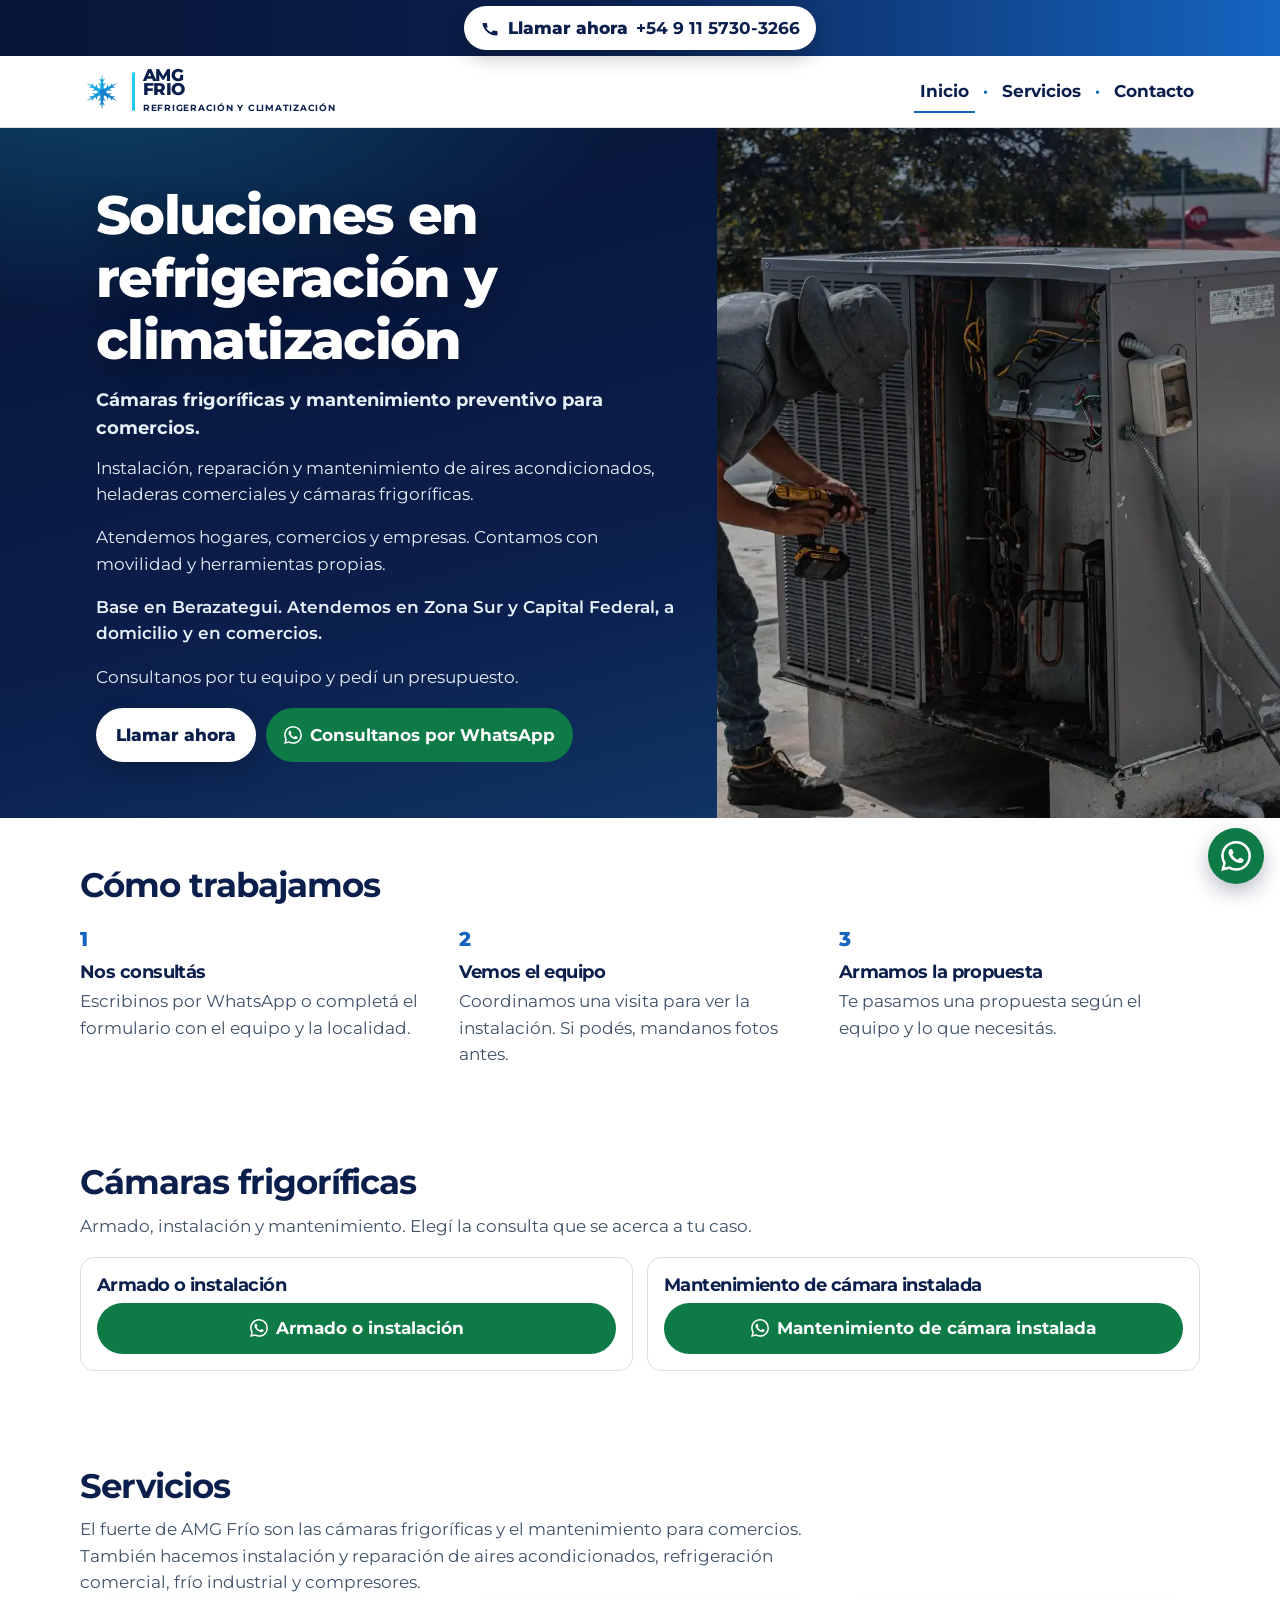
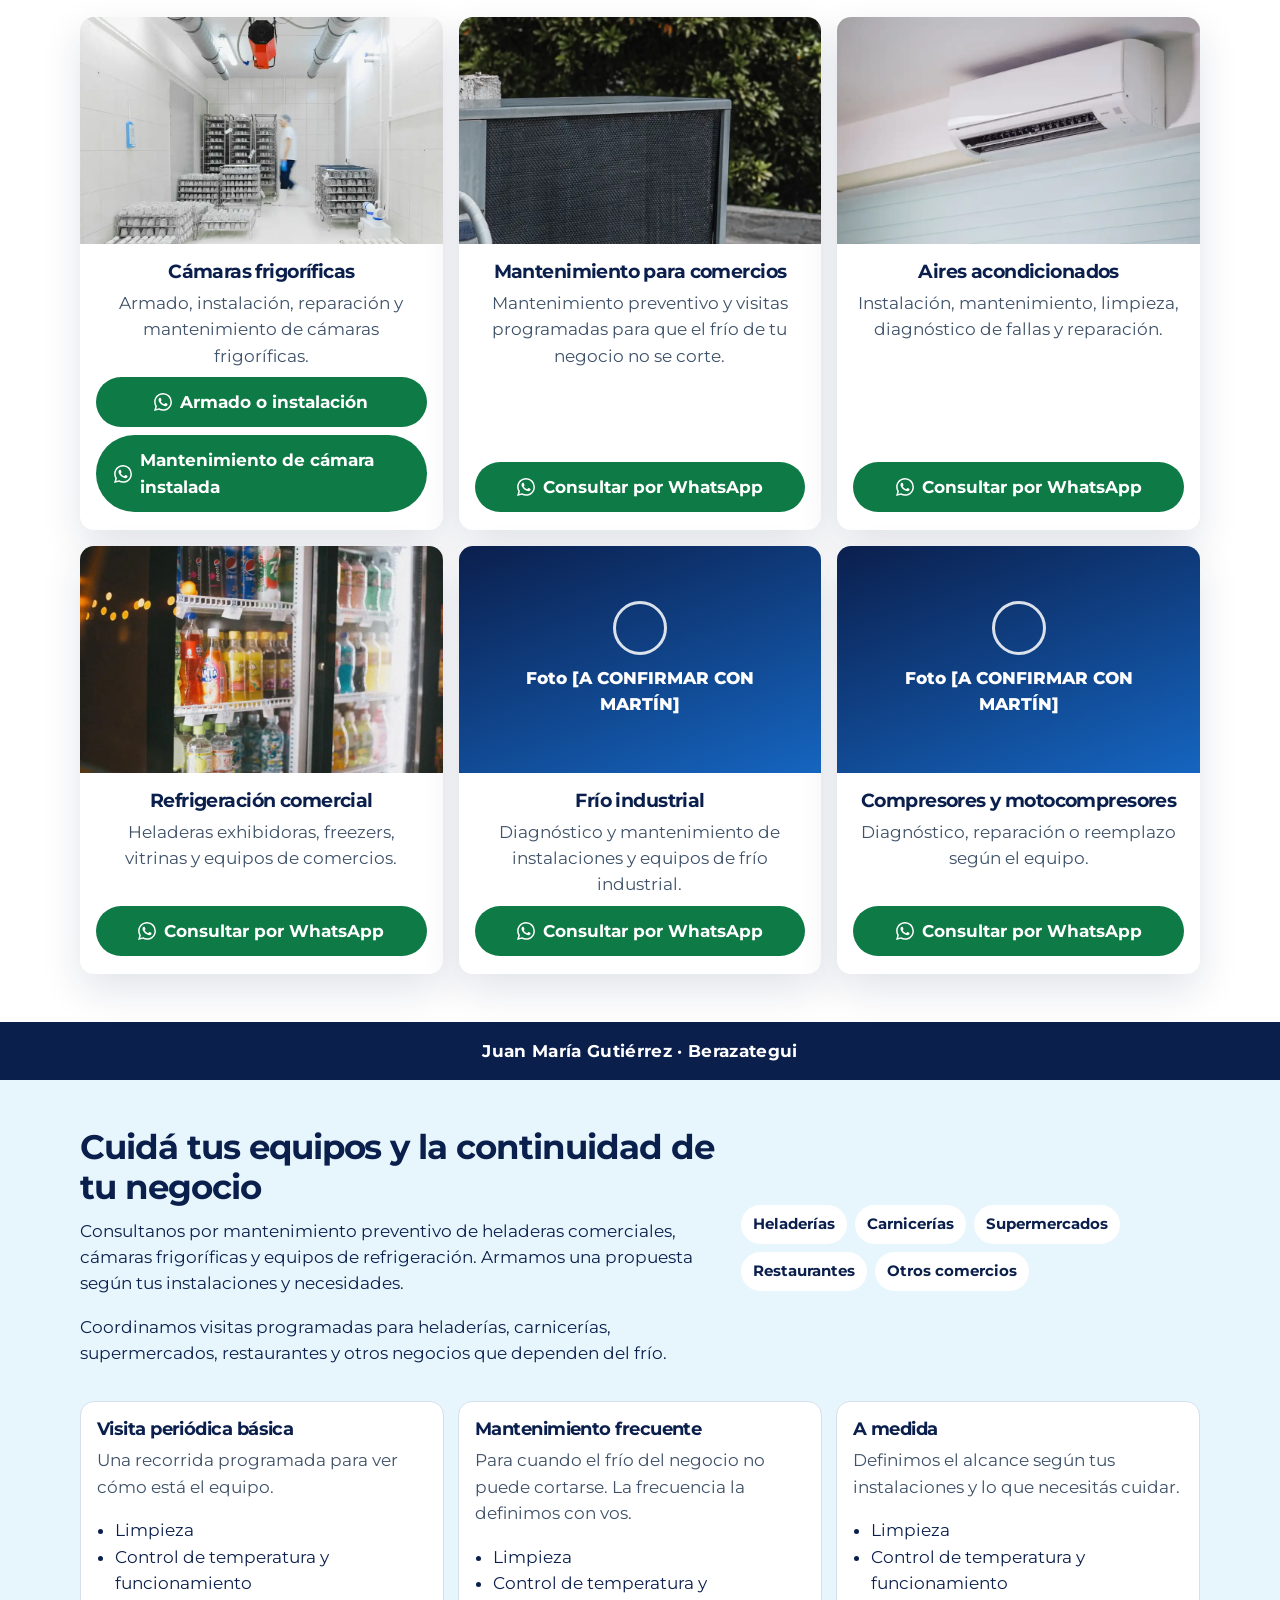
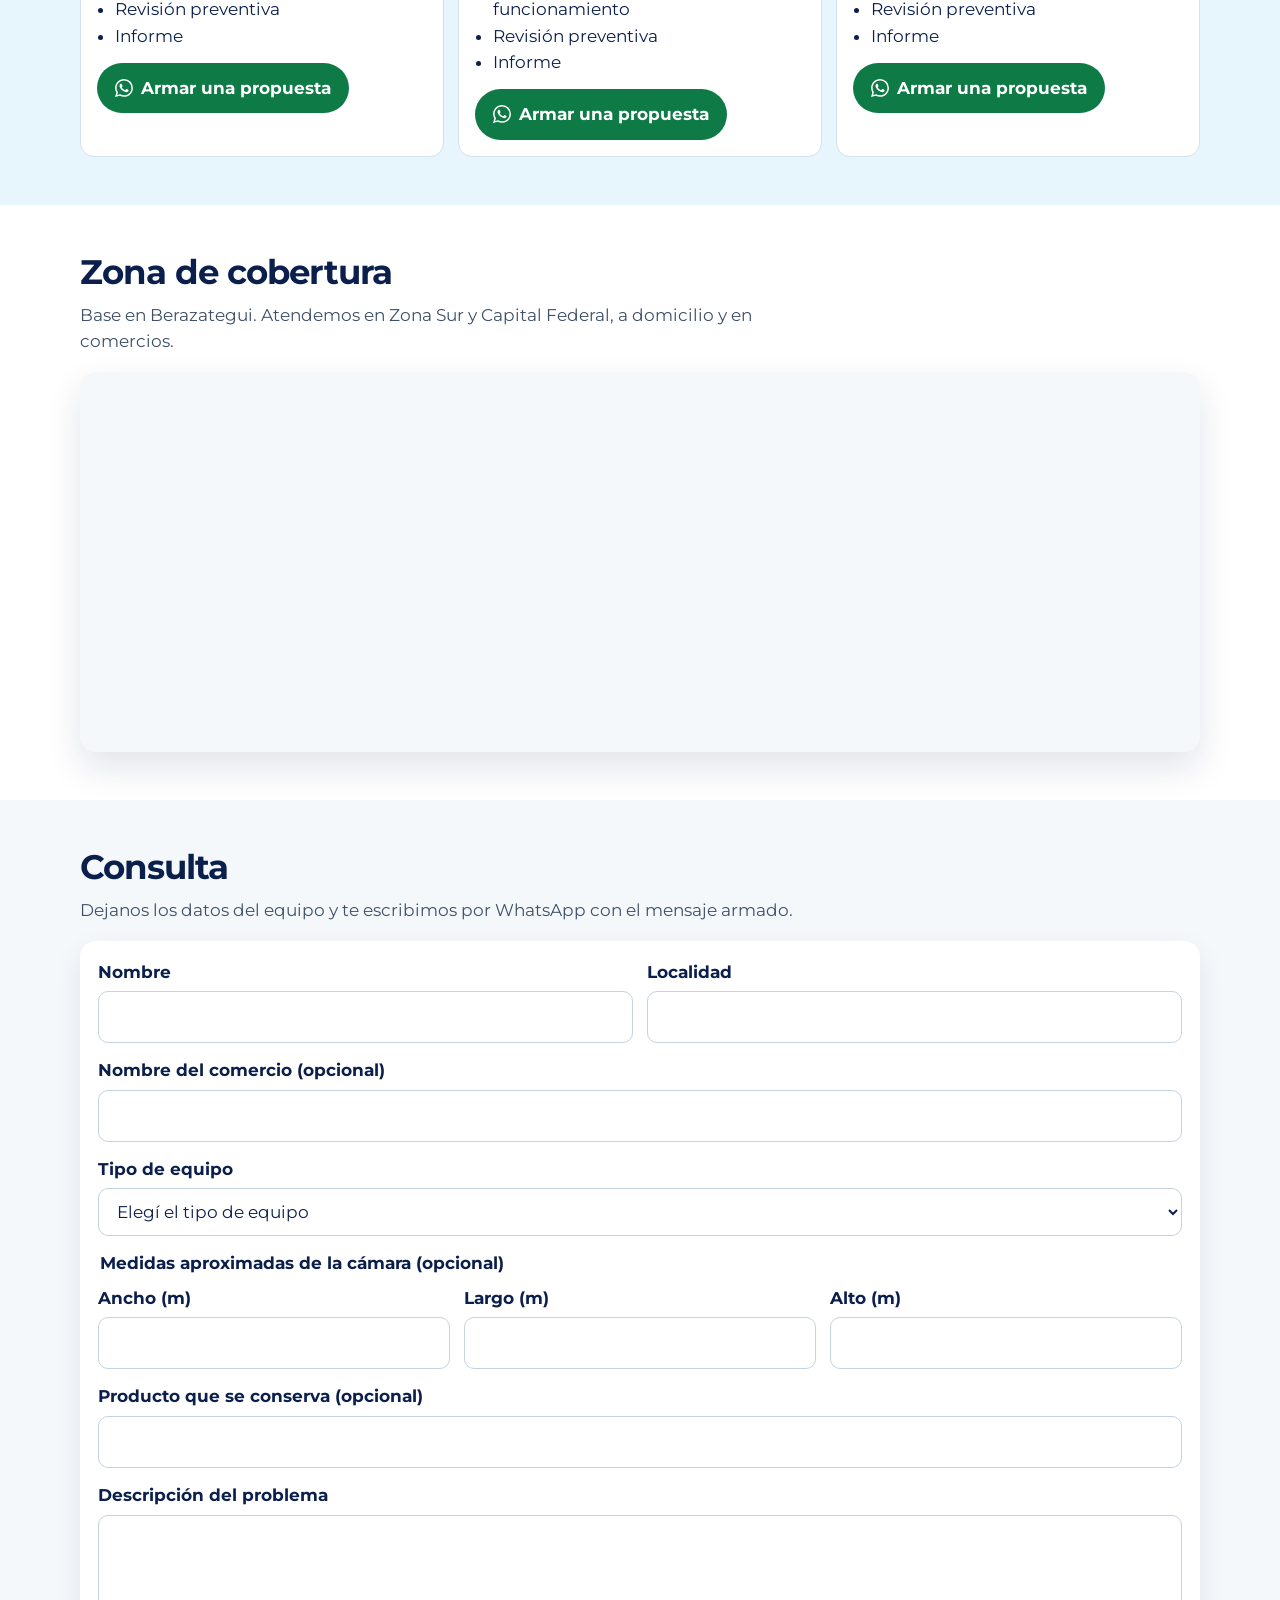
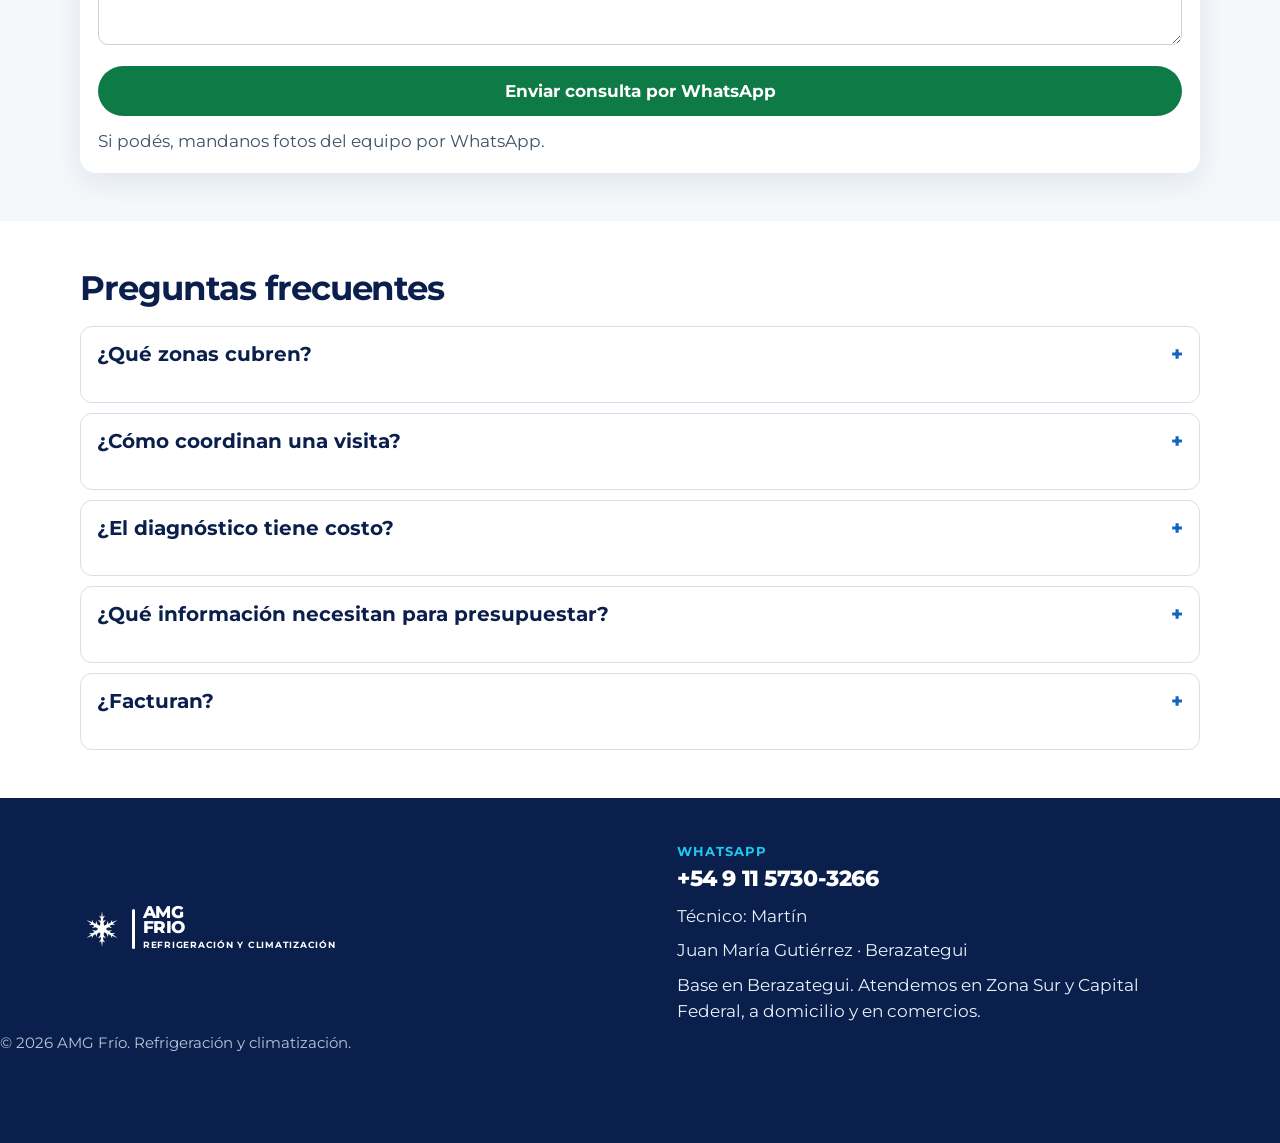
==== index.html @ 5d105b0d "AMG Frío: ocultar sección Trabajos hasta tener fotos reales" ====
<!DOCTYPE html>
<html lang="es">
<head>
  <meta charset="utf-8">
  <meta name="viewport" content="width=device-width, initial-scale=1">
  <title>AMG Frío | Refrigeración y climatización</title>
  <meta name="description" content="AMG Frío instala y mantiene cámaras frigoríficas, equipos de frío y aires acondicionados. Base en Berazategui. Atendemos Zona Sur y Capital Federal. Consultanos por WhatsApp.">
  <meta name="theme-color" content="#0B1F4D">
  <meta name="color-scheme" content="light">
  <meta property="og:type" content="website">
  <meta property="og:locale" content="es_AR">
  <meta property="og:title" content="AMG Frío | Refrigeración y climatización">
  <meta property="og:description" content="Cámaras frigoríficas y mantenimiento para comercios en Zona Sur y Capital Federal. Base en Berazategui.">
  <meta property="og:image" content="[data-uri]">
  <link rel="icon" href="[data-uri]" type="image/svg+xml">
  <style>
@font-face {
  font-family: Montserrat;
  font-style: normal;
  font-weight: 400;
  font-display: swap;
  src: url("[data-uri]") format("woff2");
}
@font-face {
  font-family: Montserrat;
  font-style: normal;
  font-weight: 600;
  font-display: swap;
  src: url("[data-uri]") format("woff2");
}
@font-face {
  font-family: Montserrat;
  font-style: normal;
  font-weight: 700;
  font-display: swap;
  src: url("[data-uri]") format("woff2");
}
@font-face {
  font-family: Montserrat;
  font-style: normal;
  font-weight: 800;
  font-display: swap;
  src: url("[data-uri]") format("woff2");
}

:root {
  --navy: #0b1f4d;
  --navy-deep: #071536;
  --blue: #1565c0;
  --cyan: #1ec8f0;
  --ink: #0b1f4d;
  --muted: #3e5168;
  --line: #d5e0ea;
  --paper: #ffffff;
  --mist: #f4f8fb;
  --ice: #e7f6fc;
  --wa: #0e7a46;
  --wa-hover: #0c663a;
  --danger: #8e1b1b;
  --wrap: min(1120px, calc(100% - 32px));
  --header-h: 72px;
  --callbar-h: 56px;
}

*,
*::before,
*::after { box-sizing: border-box; }

html { scroll-behavior: smooth; }

body {
  margin: 0;
  font-family: Montserrat, "Segoe UI", sans-serif;
  font-size: 1.0625rem;
  line-height: 1.55;
  color: var(--ink);
  background: var(--paper);
  overflow-x: clip;
}

img { max-width: 100%; display: block; }
h1, h2, h3, p { margin-top: 0; }
h1, h2, h3 { line-height: 1.15; letter-spacing: -0.03em; }

a { color: var(--blue); }
button, input, select, textarea { font: inherit; color: inherit; }

.skip {
  position: absolute;
  left: 12px;
  top: -48px;
  background: #fff;
  color: var(--navy);
  padding: 8px 12px;
  z-index: 80;
  border-radius: 8px;
}
.skip:focus { top: 12px; }

.wrap {
  width: var(--wrap);
  margin-inline: auto;
}

.sr-only {
  position: absolute;
  width: 1px;
  height: 1px;
  padding: 0;
  margin: -1px;
  overflow: hidden;
  clip: rect(0, 0, 0, 0);
  white-space: nowrap;
  border: 0;
}

:focus-visible {
  outline: 3px solid var(--cyan);
  outline-offset: 2px;
}

.call-bar {
  position: sticky;
  top: 0;
  z-index: 60;
  height: var(--callbar-h);
  display: flex;
  align-items: center;
  justify-content: center;
  padding: 6px 12px;
  background: linear-gradient(90deg, #071536 0%, #0b1f4d 45%, #1565c0 100%);
}
.call-now {
  display: inline-flex;
  align-items: center;
  justify-content: center;
  gap: 8px;
  min-height: 44px;
  padding: 8px 16px;
  border-radius: 999px;
  background: #fff;
  color: #0b1f4d;
  font-weight: 800;
  text-decoration: none;
  box-shadow: 0 8px 20px rgba(0, 0, 0, 0.22);
}
.call-now__num { font-weight: 700; }

.site-header {
  position: sticky;
  top: var(--callbar-h);
  z-index: 50;
  background: #fff;
  border-bottom: 1px solid var(--line);
  height: var(--header-h);
}

.site-header__inner {
  height: 100%;
  width: var(--wrap);
  margin-inline: auto;
  display: flex;
  align-items: center;
  justify-content: space-between;
  gap: 12px;
}

.brand {
  display: flex;
  align-items: center;
  gap: 8px;
  text-decoration: none;
  min-width: 0;
  color: inherit;
}
.brand__mark { width: 44px; height: 44px; flex: none; }
.brand__bar {
  width: 3px;
  align-self: stretch;
  margin-block: 4px;
  border-radius: 2px;
  background: var(--cyan);
  flex: none;
}
.brand__name {
  display: block;
  font-weight: 800;
  font-size: 1.05rem;
  line-height: 0.86;
  letter-spacing: -0.04em;
  color: var(--navy);
}
.brand__tag {
  display: block;
  margin-top: 4px;
  font-size: 0.58rem;
  font-weight: 700;
  letter-spacing: 0.08em;
  text-transform: uppercase;
  color: var(--navy);
  white-space: nowrap;
}
.brand--light .brand__name,
.brand--light .brand__tag { color: #fff; }
.brand--light .brand__bar { background: #fff; }

.nav-toggle {
  width: 44px;
  height: 44px;
  border: 0;
  background: transparent;
  border-radius: 10px;
  display: grid;
  place-items: center;
  cursor: pointer;
}
.burger,
.burger::before,
.burger::after {
  display: block;
  width: 22px;
  height: 2px;
  background: var(--navy);
  position: relative;
  border-radius: 2px;
}
.burger::before,
.burger::after {
  content: "";
  position: absolute;
  left: 0;
}
.burger::before { top: -7px; }
.burger::after { top: 7px; }
.nav-toggle[aria-expanded="true"] .burger { background: transparent; }
.nav-toggle[aria-expanded="true"] .burger::before { top: 0; transform: rotate(45deg); }
.nav-toggle[aria-expanded="true"] .burger::after { top: 0; transform: rotate(-45deg); }

.site-nav {
  display: none;
  position: absolute;
  left: 0;
  right: 0;
  top: var(--header-h);
  background: #fff;
  border-bottom: 1px solid var(--line);
  padding: 8px 16px 16px;
  box-shadow: 0 16px 30px rgba(11, 31, 77, 0.08);
}
.site-nav.is-open { display: block; }
.site-nav a {
  display: block;
  padding: 14px 8px;
  text-decoration: none;
  color: var(--navy);
  font-weight: 700;
  border-bottom: 1px solid #eef3f7;
}
.nav-dot { display: none; }
/* El display del menú pisa el atributo hidden del UA; hay que respetarlo. */
.site-nav [hidden] { display: none !important; }

.hero {
  background:
    radial-gradient(900px 420px at 8% -10%, rgba(30, 200, 240, 0.28), transparent 60%),
    linear-gradient(165deg, #071536 0%, #0b1f4d 58%, #13406f 100%);
  color: #fff;
}
.hero h1 { text-shadow: 0 12px 28px rgba(0, 0, 0, 0.28); }
.hero__actions { display: grid; gap: 10px; }
.btn-call {
  display: inline-flex;
  align-items: center;
  justify-content: center;
  min-height: 52px;
  padding: 14px 20px;
  border-radius: 999px;
  background: #fff;
  color: #0b1f4d;
  font-weight: 800;
  text-decoration: none;
  width: 100%;
  box-shadow: 0 10px 24px rgba(0, 0, 0, 0.2);
}
.btn-call:hover { background: #e7f6fc; color: #0b1f4d; }
.hero__inner { display: flex; flex-direction: column; }
.hero__copy {
  padding: 32px 20px 28px;
  width: min(1120px, 100%);
  margin-inline: auto;
}
.hero h1 {
  margin-bottom: 14px;
  font-size: clamp(2rem, 7vw, 3.4rem);
  font-weight: 800;
  max-width: 14ch;
}
.hero__lead {
  margin-bottom: 12px;
  font-size: 1.15rem;
  font-weight: 700;
  color: #fff;
}
.hero__copy p { color: #e7f1fa; max-width: 62ch; }
.hero__zone { font-weight: 600; color: #fff; }
.hero__cta-line { margin-bottom: 18px; }
.hero__media {
  position: relative;
  height: 230px;
  background: #12315f;
}
.hero__media img {
  width: 100%;
  height: 100%;
  object-fit: cover;
  object-position: 62% center;
}
.hero__media::after {
  content: "";
  position: absolute;
  inset: 0;
  background: linear-gradient(180deg, rgba(7, 21, 54, 0.35), transparent 32%);
  pointer-events: none;
}

.btn-wa {
  display: inline-flex;
  align-items: center;
  justify-content: center;
  gap: 8px;
  min-height: 48px;
  padding: 12px 18px;
  border: 0;
  border-radius: 999px;
  background: var(--wa);
  color: #fff;
  font-weight: 700;
  text-decoration: none;
  cursor: pointer;
  width: 100%;
}
.btn-wa:hover { background: var(--wa-hover); color: #fff; }
.btn-wa svg { flex: none; }

.section { padding: 48px 0; }
.section h2 { font-size: clamp(1.6rem, 4vw, 2.15rem); margin-bottom: 10px; }
.lead { color: var(--muted); max-width: 68ch; }

.cards {
  display: grid;
  gap: 16px;
  margin-top: 22px;
}
.card {
  background: #fff;
  border-radius: 14px;
  overflow: hidden;
  box-shadow: 0 16px 40px rgba(11, 31, 77, 0.12);
  display: flex;
  flex-direction: column;
}
.card__media { position: relative; aspect-ratio: 16 / 10; background: #e8eef4; }
.card__media img,
.card__media .ph { width: 100%; height: 100%; }
.card__media img { object-fit: cover; }
.card__media .ph { position: absolute; inset: 0; }
.ph--service { background: linear-gradient(160deg, #0b1f4d, #1565c0); color: #fff; }

.card__body {
  padding: 16px 16px 18px;
  display: flex;
  flex-direction: column;
  gap: 8px;
  flex: 1;
}
.card__body h3 { margin: 0; text-align: center; font-size: 1.2rem; }
.card__body p { margin: 0; text-align: center; color: var(--muted); }
.card__actions { display: grid; gap: 8px; margin-top: auto; }
.card__actions .btn-wa { width: 100%; }

.address-bar {
  margin: 0;
  background: var(--navy);
  color: #fff;
  text-align: center;
  padding: 16px 18px;
  font-weight: 700;
  letter-spacing: 0.02em;
}

.care { background: var(--ice); }
.care__grid { display: grid; gap: 18px; }
.chips {
  display: flex;
  flex-wrap: wrap;
  gap: 8px;
  padding: 0;
  margin: 0 0 16px;
  list-style: none;
}
.chips li {
  background: #fff;
  color: var(--navy);
  border-radius: 999px;
  padding: 8px 12px;
  font-weight: 700;
  font-size: 0.92rem;
}

.shots {
  display: grid;
  gap: 14px;
  margin-top: 18px;
}
.shot {
  border: 2px dashed #9bb0c6;
  border-radius: 14px;
  min-height: 180px;
  padding: 18px;
  display: grid;
  place-items: center;
  text-align: center;
  color: var(--muted);
  background: var(--mist);
}
.shot p { margin: 0; }
.shot__title { font-weight: 800; color: var(--navy); margin-bottom: 6px; }
.shot--real {
  border: 0;
  padding: 0;
  overflow: hidden;
  background: #fff;
  box-shadow: 0 8px 24px rgba(11, 31, 77, 0.08);
  align-content: start;
}
.shot--real img { width: 100%; aspect-ratio: 4 / 3; object-fit: cover; }
.shot--real h3, .shot--real p { padding: 0 14px; text-align: left; }
.shot--real h3 { margin: 12px 0 6px; }
.shot--real p { margin: 0 0 14px; }

.contact-card {
  background: #fff;
  border-radius: 16px;
  padding: 18px;
  box-shadow: 0 10px 28px rgba(11, 31, 77, 0.08);
}
#contacto { background: var(--mist); }
.form-grid { display: grid; gap: 14px; }
label { display: block; font-weight: 700; margin-bottom: 6px; }
input, select, textarea {
  width: 100%;
  min-height: 48px;
  border: 1px solid #c5d2e0;
  border-radius: 10px;
  padding: 12px 14px;
  background: #fff;
}
textarea { min-height: 130px; resize: vertical; }
.field-error { color: var(--danger); font-size: 0.92rem; margin: 6px 0 0; font-weight: 600; }
input[aria-invalid="true"],
select[aria-invalid="true"],
textarea[aria-invalid="true"] { border-color: var(--danger); }
.form-note { color: var(--muted); margin: 12px 0 0; }

.acc { display: grid; gap: 10px; margin-top: 18px; }
.acc__item { border: 1px solid var(--line); border-radius: 12px; background: #fff; }
.acc__btn {
  width: 100%;
  text-align: left;
  background: transparent;
  border: 0;
  padding: 16px;
  font-weight: 700;
  cursor: pointer;
  color: var(--navy);
  display: flex;
  justify-content: space-between;
  gap: 12px;
}
.acc__btn::after { content: "+"; font-weight: 800; color: var(--blue); }
.acc__btn[aria-expanded="true"]::after { content: "–"; }
.acc__panel { padding: 0 16px 16px; color: var(--muted); }
.acc__panel p { margin: 0; }

.reviews { background: var(--mist); }
.reviews blockquote {
  margin: 0 0 12px;
  background: #fff;
  border-radius: 12px;
  padding: 16px;
}

.site-footer {
  background: var(--navy);
  color: #e7f1fa;
  padding: 36px 0 88px;
}
.footer__grid { display: grid; gap: 22px; }
.footer__label {
  margin: 0 0 4px;
  font-size: 0.8rem;
  letter-spacing: 0.08em;
  text-transform: uppercase;
  font-weight: 700;
  color: var(--cyan);
}
.footer__phone {
  color: #fff;
  font-size: 1.35rem;
  font-weight: 800;
  text-decoration: none;
  letter-spacing: -0.02em;
}
.site-footer p { margin: 8px 0 0; }
.legal {
  width: var(--wrap);
  margin: 22px auto 0;
  color: #b7c7d8;
  font-size: 0.92rem;
}

.wa-float {
  display: none;
  position: fixed;
  right: calc(16px + env(safe-area-inset-right));
  bottom: calc(16px + env(safe-area-inset-bottom));
  width: 56px;
  height: 56px;
  border-radius: 50%;
  background: var(--wa);
  color: #fff;
  place-items: center;
  box-shadow: 0 8px 20px rgba(7, 21, 54, 0.28);
  z-index: 45;
  text-decoration: none;
}

.mobile-bar {
  position: fixed;
  left: 0;
  right: 0;
  bottom: 0;
  z-index: 50;
  display: grid;
  grid-template-columns: 1fr 1fr;
  background: #fff;
  border-top: 1px solid var(--line);
  padding-bottom: env(safe-area-inset-bottom);
}
.mobile-bar a {
  min-height: 52px;
  display: flex;
  align-items: center;
  justify-content: center;
  font-weight: 800;
  text-decoration: none;
}
.mobile-bar__call { color: var(--navy); background: #fff; }
.mobile-bar__wa { color: #fff; background: var(--wa); }
.mobile-bar__wa:hover { background: var(--wa-hover); color: #fff; }

.steps__list {
  list-style: none;
  padding: 0;
  margin: 18px 0 0;
  display: grid;
  gap: 18px;
}
.steps__num {
  margin: 0 0 6px;
  font-weight: 800;
  color: var(--blue);
  font-size: 1.25rem;
}
.steps__list h3 { margin: 0 0 6px; font-size: 1.15rem; }
.steps__list p:last-child { margin: 0; color: var(--muted); }

.choices, .plans { display: grid; gap: 14px; margin-top: 18px; }
.choice, .plan {
  background: #fff;
  border: 1px solid var(--line);
  border-radius: 14px;
  padding: 16px;
}
.choice h3, .plan h3 { margin: 0 0 8px; font-size: 1.15rem; }
.plan p, .choice p { color: var(--muted); }
.plan ul { margin: 0 0 14px; padding-left: 1.15rem; color: var(--ink); }
.choice .btn-wa, .plan .btn-wa { width: 100%; }

.measures {
  border: 0;
  margin: 0;
  padding: 0;
}
.measures legend { font-weight: 700; margin-bottom: 8px; }

.logos {
  list-style: none;
  display: flex;
  flex-wrap: wrap;
  gap: 16px;
  align-items: center;
  padding: 0;
  margin: 16px 0 0;
}
.logos img { height: 48px; width: auto; }
.wa-float:hover { background: var(--wa-hover); color: #fff; }
.wa-float svg { width: 30px; height: 30px; }

section, .address-bar { scroll-margin-top: 140px; }

.reveal {
  opacity: 0;
  transform: translateY(18px);
  transition: opacity 0.55s ease, transform 0.55s ease;
}
.reveal.is-in { opacity: 1; transform: none; }

.carousel__viewport { outline: none; }
.carousel__slide h3 { margin: 0 0 12px; }
.compare {
  position: relative;
  --cut: 50%;
  border-radius: 16px;
  overflow: hidden;
  height: 280px;
  box-shadow: 0 16px 36px rgba(11, 31, 77, 0.14);
  background: #0b1f4d;
}
.compare > img,
.compare > .ph,
.compare__before > img,
.compare__before .ph {
  position: absolute;
  inset: 0;
  width: 100%;
  height: 100%;
}
.compare__before {
  position: absolute;
  inset: 0;
  clip-path: inset(0 calc(100% - var(--cut)) 0 0);
}
.compare__range {
  position: absolute;
  left: 8px;
  right: 8px;
  bottom: 12px;
  width: calc(100% - 16px);
  accent-color: #0b1f4d;
}
.ph {
  display: grid;
  place-items: center;
  align-content: center;
  gap: 10px;
  padding: 16px;
  text-align: center;
}
.ph--before { background: linear-gradient(160deg, #0b1f4d, #1565c0); color: #fff; }
.ph--after { background: linear-gradient(160deg, #e7f6fc, #9adcf3); color: #0b1f4d; }
.ph__mark {
  width: 54px;
  height: 54px;
  border-radius: 50%;
  border: 3px solid currentColor;
  opacity: 0.85;
}
.ph__label { font-weight: 800; max-width: 22ch; }
.carousel__bar {
  display: flex;
  align-items: center;
  justify-content: space-between;
  gap: 10px;
  margin-top: 14px;
}
.carousel__prev,
.carousel__next,
.carousel__dot {
  border: 1px solid var(--line);
  background: #fff;
  color: var(--navy);
  font-weight: 700;
  min-height: 44px;
  border-radius: 999px;
  cursor: pointer;
}
.carousel__prev,
.carousel__next { padding: 0 14px; }
.carousel__dots { display: flex; gap: 8px; }
.carousel__dot { width: 14px; min-height: 14px; height: 14px; padding: 0; }
.carousel__dot[aria-current="true"] { background: var(--navy); border-color: var(--navy); }

.map {
  margin-top: 16px;
  border-radius: 16px;
  overflow: hidden;
  box-shadow: 0 16px 36px rgba(11, 31, 77, 0.12);
  background: var(--mist);
}
.map iframe { width: 100%; height: 280px; border: 0; display: block; }

@media (max-width: 719px) {
  .hero__copy { padding: 18px 16px 12px; }
  .hero h1 { font-size: 1.85rem; margin-bottom: 8px; }
  .hero__lead { font-size: 1.02rem; margin-bottom: 6px; }
  .hero__copy p { margin-bottom: 6px; }
  .hero__cta-line { margin-bottom: 10px; }
  .btn-call, .hero .btn-wa { min-height: 46px; padding-top: 10px; padding-bottom: 10px; }
}
@media (max-width: 380px) {
  .brand__mark { width: 36px; height: 36px; }
  .brand__name { font-size: 0.92rem; }
  .brand__tag { font-size: 0.48rem; letter-spacing: 0.04em; }
  .call-now { font-size: 0.92rem; gap: 6px; padding: 6px 12px; }
}

@media (min-width: 720px) {
  .hero__copy { padding: 48px 24px; }
  .form-row { display: grid; grid-template-columns: 1fr 1fr; gap: 14px; }
  .form-row--3 { grid-template-columns: 1fr 1fr 1fr; }
  .choices { grid-template-columns: 1fr 1fr; }
  .steps__list { grid-template-columns: repeat(3, 1fr); }
  .shots { grid-template-columns: repeat(3, 1fr); }
  .footer__grid { grid-template-columns: 1.1fr 1fr; align-items: center; }
  .care__grid { grid-template-columns: 1.4fr 1fr; align-items: center; }
  .hero .btn-wa, .hero .btn-call, .care .btn-wa { width: auto; }
  .hero__actions { grid-template-columns: auto auto; justify-content: start; }
  .map iframe { height: 380px; }
}

@media (min-width: 880px) {
  .mobile-bar { display: none; }
  .wa-float { display: grid; }
  .site-footer { padding-bottom: 88px; }
  .nav-toggle { display: none; }
  .site-nav {
    display: flex;
    position: static;
    box-shadow: none;
    border: 0;
    padding: 0;
    align-items: center;
    gap: 4px;
    background: transparent;
  }
  .site-nav a {
    border: 0;
    padding: 8px 6px;
    box-shadow: inset 0 -2px 0 transparent;
  }
  .site-nav a[aria-current="page"] { box-shadow: inset 0 -2px 0 var(--blue); }
  .nav-dot {
    display: inline;
    color: var(--blue);
    font-weight: 700;
    padding: 0 4px;
  }
}

@media (min-width: 960px) {
  .hero__inner {
    flex-direction: row;
    align-items: stretch;
    min-height: 560px;
  }
  .hero__copy {
    width: 56%;
    margin: 0;
    display: flex;
    flex-direction: column;
    justify-content: center;
    padding: 56px 40px 56px max(24px, calc((100% - 1120px) / 2 + 16px));
  }
  .hero__media { width: 44%; height: auto; }
  .hero__media img { position: absolute; inset: 0; }
}

@media (min-width: 900px) {
  .cards { grid-template-columns: 1fr 1fr; }
  .plans { grid-template-columns: repeat(3, 1fr); align-items: stretch; }
}

@media (min-width: 1100px) {
  .cards { grid-template-columns: repeat(3, 1fr); }
}

@media (prefers-reduced-motion: reduce) {
  html { scroll-behavior: auto; }
  .reveal { opacity: 1; transform: none; transition: none; }
}

</style>
  <script type="application/ld+json" id="schema-org">
  {
    "@context": "https://schema.org",
    "@type": "HVACBusiness",
    "name": "AMG Frío",
    "telephone": "+54 9 11 5730-3266",
    "image": "[data-uri]",
    "address": {
      "@type": "PostalAddress",
      "streetAddress": "Juan María Gutiérrez",
      "addressLocality": "Berazategui",
      "addressRegion": "Buenos Aires",
      "addressCountry": "AR"
    },
    "areaServed": ["Zona Sur del Gran Buenos Aires", "Capital Federal"]
  }
  </script>
</head>
<body>
  <a class="skip" href="#contenido">Saltar al contenido</a>
  <div class="call-bar">
    <a class="call-now" data-tel href="tel:+5491157303266">
      <svg viewBox="0 0 24 24" width="20" height="20" aria-hidden="true" focusable="false"><path fill="currentColor" d="M6.6 10.8a15.1 15.1 0 0 0 6.6 6.6l2.2-2.2a1 1 0 0 1 1-.25 11.4 11.4 0 0 0 3.6.57 1 1 0 0 1 1 1V20a1 1 0 0 1-1 1A17 17 0 0 1 3 7a1 1 0 0 1 1-1h3.5a1 1 0 0 1 1 1 11.4 11.4 0 0 0 .57 3.6 1 1 0 0 1-.25 1L6.6 10.8z"/></svg>
      <span>Llamar ahora</span>
      <span class="call-now__num" data-field="whatsappDisplay">+54 9 11 5730-3266</span>
    </a>
  </div>
  <header class="site-header">
    <div class="site-header__inner">
      <a class="brand" href="#inicio">
        <img class="brand__mark" src="[data-uri]" alt="" width="44" height="44">
        <span class="brand__bar" aria-hidden="true"></span>
        <span class="brand__text">
          <span class="brand__name" data-logo>AMG<br>FRIO</span>
          <span class="brand__tag" data-field="tagline">Refrigeración y Climatización</span>
        </span>
      </a>
      <button class="nav-toggle" type="button" aria-expanded="false" aria-controls="site-nav">
        <span class="sr-only" data-label>Abrir menú</span>
        <span class="burger" aria-hidden="true"></span>
      </button>
      <nav id="site-nav" class="site-nav" aria-label="Secciones">
        <a href="#inicio" aria-current="page">Inicio</a>
        <span class="nav-dot" aria-hidden="true">·</span>
        <a href="#servicios">Servicios</a>
        <span class="nav-dot" data-nav-trabajos aria-hidden="true" hidden>·</span>
        <a href="#trabajos" data-nav-trabajos hidden>Trabajos</a>
        <span class="nav-dot" aria-hidden="true">·</span>
        <a href="#contacto">Contacto</a>
      </nav>
    </div>
  </header>

  <main id="contenido">
    <section class="hero" id="inicio">
      <div class="hero__inner">
        <div class="hero__copy">
          <h1>Soluciones en refrigeración y climatización</h1>
          <p class="hero__lead">Cámaras frigoríficas y mantenimiento preventivo para comercios.</p>
          <p>Instalación, reparación y mantenimiento de aires acondicionados, heladeras comerciales y cámaras frigoríficas.</p>
          <p>Atendemos hogares, comercios y empresas. Contamos con movilidad y herramientas propias.</p>
          <p class="hero__zone" data-field="zonas">Base en Berazategui. Atendemos en Zona Sur y Capital Federal, a domicilio y en comercios.</p>
          <p class="hero__cta-line">Consultanos por tu equipo y pedí un presupuesto.</p>
          <div class="hero__actions">
          <a class="btn-call" data-tel href="tel:+5491157303266">Llamar ahora</a>
          <a class="btn-wa" data-wa="hero" href="https://wa.me/5491157303266">
            <svg viewBox="0 0 24 24" width="18" height="18" aria-hidden="true" focusable="false"><path fill="currentColor" d="M17.472 14.382c-.297-.149-1.758-.867-2.03-.967-.273-.099-.471-.148-.67.15-.197.297-.767.966-.94 1.164-.173.199-.347.223-.644.075-.297-.15-1.255-.463-2.39-1.475-.883-.788-1.48-1.761-1.653-2.059-.173-.297-.018-.458.13-.606.134-.133.298-.347.446-.52.149-.174.198-.298.298-.497.099-.198.05-.371-.025-.52-.075-.149-.669-1.612-.916-2.207-.242-.579-.487-.5-.669-.51-.173-.008-.371-.01-.57-.01-.198 0-.52.074-.792.372-.272.297-1.04 1.016-1.04 2.479 0 1.462 1.065 2.875 1.213 3.074.149.198 2.096 3.2 5.077 4.487.709.306 1.262.489 1.694.625.712.227 1.36.195 1.871.118.571-.085 1.758-.719 2.006-1.413.248-.694.248-1.289.173-1.413-.074-.124-.272-.198-.57-.347m-5.421 7.403h-.004a9.87 9.87 0 0 1-5.031-1.378l-.361-.214-3.741.982.998-3.648-.235-.374a9.86 9.86 0 0 1-1.51-5.26c.001-5.45 4.436-9.884 9.888-9.884 2.64 0 5.122 1.03 6.988 2.898a9.825 9.825 0 0 1 2.893 6.994c-.003 5.45-4.435 9.884-9.885 9.884m8.413-18.297A11.815 11.815 0 0 0 12.05 0C5.495 0 .16 5.335.157 11.892c0 2.096.547 4.142 1.588 5.945L.057 24l6.305-1.654a11.882 11.882 0 0 0 5.683 1.448h.005c6.554 0 11.89-5.335 11.893-11.893a11.821 11.821 0 0 0-3.48-8.413z"/></svg>
            Consultanos por WhatsApp
          </a>
          </div>
        </div>
        <div class="hero__media">
          <img src="[data-uri]" alt="Técnico revisando la unidad exterior de un equipo de aire acondicionado" width="1400" height="1050" fetchpriority="high" decoding="async">
        </div>
      </div>
    </section>

    <section class="section steps" id="como-trabajamos">
      <div class="wrap">
        <h2>Cómo trabajamos</h2>
        <ol class="steps__list">
          <li>
            <p class="steps__num">1</p>
            <h3>Nos consultás</h3>
            <p>Escribinos por WhatsApp o completá el formulario con el equipo y la localidad.</p>
          </li>
          <li>
            <p class="steps__num">2</p>
            <h3>Vemos el equipo</h3>
            <p>Coordinamos una visita para ver la instalación. Si podés, mandanos fotos antes.</p>
          </li>
          <li>
            <p class="steps__num">3</p>
            <h3>Armamos la propuesta</h3>
            <p>Te pasamos una propuesta según el equipo y lo que necesitás.</p>
          </li>
        </ol>
      </div>
    </section>

    <section class="section" id="camaras">
      <div class="wrap">
        <h2>Cámaras frigoríficas</h2>
        <p class="lead">Armado, instalación y mantenimiento. Elegí la consulta que se acerca a tu caso.</p>
        <div id="camaras-acciones" class="choices"></div>
      </div>
    </section>

    <section class="section" id="servicios">
      <div class="wrap">
        <h2>Servicios</h2>
        <p class="lead">El fuerte de AMG Frío son las cámaras frigoríficas y el mantenimiento para comercios. También hacemos instalación y reparación de aires acondicionados, refrigeración comercial, frío industrial y compresores.</p>
        <div id="service-grid" class="cards"></div>
      </div>
    </section>

    <p class="address-bar" data-field="addressLine">Juan María Gutiérrez · Berazategui</p>

    <section class="section care" id="mantenimiento">
      <div class="wrap care__grid">
        <div>
          <h2>Cuidá tus equipos y la continuidad de tu negocio</h2>
          <p>Consultanos por mantenimiento preventivo de heladeras comerciales, cámaras frigoríficas y equipos de refrigeración. Armamos una propuesta según tus instalaciones y necesidades.</p>
          <p>Coordinamos visitas programadas para heladerías, carnicerías, supermercados, restaurantes y otros negocios que dependen del frío.</p>
        </div>
        <div>
          <ul class="chips">
            <li>Heladerías</li>
            <li>Carnicerías</li>
            <li>Supermercados</li>
            <li>Restaurantes</li>
            <li>Otros comercios</li>
          </ul>
        </div>
      </div>
      <div class="wrap">
        <div id="propuestas" class="plans"></div>
      </div>
    </section>

    <!-- Visible solo si SITE_CONFIG.showTrabajos es true (cuando haya fotos reales). -->
    <section class="section" id="trabajos" hidden>
      <div class="wrap">
        <h2>Trabajos</h2>
        <p class="lead">Pronto vas a ver fotos reales de cámaras, mantenimientos e instalaciones. No publicamos trabajos inventados.</p>
        <div id="trabajos-grid" class="shots"></div>
      </div>
    </section>

    <!-- Visible solo si SITE_CONFIG.showAntesDespues es true (cuando haya fotos reales). -->
    <section class="section" id="antes-despues" hidden>
      <div class="wrap">
        <h2>Antes y después</h2>
        <p class="lead">Estos espacios quedan listos para fotos reales de trabajos. Todavía no las cargamos.</p>
        <div id="antes-carousel" class="carousel" aria-roledescription="carrusel" aria-label="Antes y después de trabajos"></div>
      </div>
    </section>

    <section class="section coverage" id="cobertura">
      <div class="wrap">
        <h2>Zona de cobertura</h2>
        <p class="lead" data-field="zonas">Base en Berazategui. Atendemos en Zona Sur y Capital Federal, a domicilio y en comercios.</p>
        <div class="map">
          <iframe title="Mapa de Berazategui, Buenos Aires" src="https://www.google.com/maps?q=Berazategui,+Buenos+Aires&output=embed" loading="lazy" referrerpolicy="no-referrer-when-downgrade"></iframe>
        </div>
      </div>
    </section>

    <section class="section" id="contacto">
      <div class="wrap">
        <h2>Consulta</h2>
        <p class="lead">Dejanos los datos del equipo y te escribimos por WhatsApp con el mensaje armado.</p>
        <form id="consulta-form" class="contact-card" novalidate>
          <div class="form-grid">
            <div class="form-row">
              <div class="field">
                <label for="nombre">Nombre</label>
                <input id="nombre" name="nombre" autocomplete="name" required aria-describedby="nombre-error">
                <p class="field-error" id="nombre-error" hidden></p>
              </div>
              <div class="field">
                <label for="localidad">Localidad</label>
                <input id="localidad" name="localidad" autocomplete="address-level2" required aria-describedby="localidad-error">
                <p class="field-error" id="localidad-error" hidden></p>
              </div>
            </div>
            <div class="field">
              <label for="comercio">Nombre del comercio (opcional)</label>
              <input id="comercio" name="comercio" autocomplete="organization">
            </div>
            <div class="field">
              <label for="tipo-equipo">Tipo de equipo</label>
              <select id="tipo-equipo" name="tipo" required aria-describedby="tipo-equipo-error">
                <option value="">Elegí el tipo de equipo</option>
              </select>
              <p class="field-error" id="tipo-equipo-error" hidden></p>
            </div>
            <fieldset class="field measures">
              <legend>Medidas aproximadas de la cámara (opcional)</legend>
              <div class="form-row form-row--3">
                <div>
                  <label for="ancho">Ancho (m)</label>
                  <input id="ancho" name="ancho" inputmode="decimal" autocomplete="off">
                </div>
                <div>
                  <label for="largo">Largo (m)</label>
                  <input id="largo" name="largo" inputmode="decimal" autocomplete="off">
                </div>
                <div>
                  <label for="alto">Alto (m)</label>
                  <input id="alto" name="alto" inputmode="decimal" autocomplete="off">
                </div>
              </div>
            </fieldset>
            <div class="field">
              <label for="producto">Producto que se conserva (opcional)</label>
              <input id="producto" name="producto" autocomplete="off">
            </div>
            <div class="field">
              <label for="descripcion">Descripción del problema</label>
              <textarea id="descripcion" name="descripcion" required aria-describedby="descripcion-error"></textarea>
              <p class="field-error" id="descripcion-error" hidden></p>
            </div>
            <button class="btn-wa" type="submit">Enviar consulta por WhatsApp</button>
          </div>
          <p class="form-note">Si podés, mandanos fotos del equipo por WhatsApp.</p>
        </form>
      </div>
    </section>

    <section class="section" id="preguntas">
      <div class="wrap">
        <h2>Preguntas frecuentes</h2>
        <div class="acc">
          <div class="acc__item">
            <h3>
              <button class="acc__btn" type="button" aria-expanded="false" aria-controls="faq-zonas" id="faq-zonas-btn">¿Qué zonas cubren?</button>
            </h3>
            <div class="acc__panel" id="faq-zonas" role="region" aria-labelledby="faq-zonas-btn" hidden>
              <p data-field="zonas">Base en Berazategui. Atendemos en Zona Sur y Capital Federal, a domicilio y en comercios.</p>
            </div>
          </div>
          <div class="acc__item">
            <h3>
              <button class="acc__btn" type="button" aria-expanded="false" aria-controls="faq-visita" id="faq-visita-btn">¿Cómo coordinan una visita?</button>
            </h3>
            <div class="acc__panel" id="faq-visita" role="region" aria-labelledby="faq-visita-btn" hidden>
              <p>Escribinos por WhatsApp, contanos qué equipo tenés y en qué localidad estás. Coordinamos día y horario según la agenda y confirmamos la visita por mensaje.</p>
            </div>
          </div>
          <div class="acc__item">
            <h3>
              <button class="acc__btn" type="button" aria-expanded="false" aria-controls="faq-costo" id="faq-costo-btn">¿El diagnóstico tiene costo?</button>
            </h3>
            <div class="acc__panel" id="faq-costo" role="region" aria-labelledby="faq-costo-btn" hidden>
              <p>Depende del equipo y de la visita. [A CONFIRMAR CON MARTÍN] Te lo aclaramos por WhatsApp antes de coordinar, sin compromiso de reparación.</p>
            </div>
          </div>
          <div class="acc__item">
            <h3>
              <button class="acc__btn" type="button" aria-expanded="false" aria-controls="faq-presupuesto" id="faq-presupuesto-btn">¿Qué información necesitan para presupuestar?</button>
            </h3>
            <div class="acc__panel" id="faq-presupuesto" role="region" aria-labelledby="faq-presupuesto-btn" hidden>
              <p>Tipo de equipo, marca si la tenés, qué falla notás y la localidad. Si es una cámara, ayudan las medidas aproximadas (ancho, largo y alto) y el producto que se conserva. Por WhatsApp, fotos del equipo y de la placa. Si falta un dato, te lo pedimos.</p>
            </div>
          </div>
          <div class="acc__item">
            <h3>
              <button class="acc__btn" type="button" aria-expanded="false" aria-controls="faq-factura" id="faq-factura-btn">¿Facturan?</button>
            </h3>
            <div class="acc__panel" id="faq-factura" role="region" aria-labelledby="faq-factura-btn" hidden>
              <p>[A CONFIRMAR CON MARTÍN] Si necesitás factura, consultalo por WhatsApp antes de coordinar. En esta página no figura una condición de facturación.</p>
            </div>
          </div>
        </div>
      </div>
    </section>

    <section class="section clients" id="clientes" hidden>
      <div class="wrap">
        <h2>Confían en nosotros</h2>
        <ul id="client-logos" class="logos"></ul>
      </div>
    </section>

    <section class="section reviews" id="resenas" hidden>
      <div class="wrap">
        <h2>Reseñas</h2>
        <div id="review-list"></div>
      </div>
    </section>
  </main>

  <footer class="site-footer">
    <div class="wrap footer__grid">
      <a class="brand brand--light" href="#inicio">
        <img class="brand__mark" src="[data-uri]" alt="" width="48" height="48">
        <span class="brand__bar" aria-hidden="true"></span>
        <span class="brand__text">
          <span class="brand__name" data-logo>AMG<br>FRIO</span>
          <span class="brand__tag" data-field="tagline">Refrigeración y Climatización</span>
        </span>
      </a>
      <div>
        <p class="footer__label">WhatsApp</p>
        <a class="footer__phone" data-wa="general" href="https://wa.me/5491157303266" data-field="whatsappDisplay">+54 9 11 5730-3266</a>
        <p>Técnico: <span data-field="technicianName">Martín</span></p>
        <p data-field="addressLine">Juan María Gutiérrez · Berazategui</p>
        <p data-field="zonas">Base en Berazategui. Atendemos en Zona Sur y Capital Federal, a domicilio y en comercios.</p>
      </div>
    </div>
    <p class="legal">© 2026 <span data-field="businessName">AMG Frío</span>. Refrigeración y climatización.</p>
  </footer>

  <nav class="mobile-bar" aria-label="Contacto rápido">
    <a class="mobile-bar__call" data-tel href="tel:+5491157303266">Llamar</a>
    <a class="mobile-bar__wa" data-wa="general" href="https://wa.me/5491157303266">WhatsApp</a>
  </nav>

  <a class="wa-float" data-wa="general" href="https://wa.me/5491157303266" aria-label="Escribir por WhatsApp al +54 9 11 5730-3266">
    <svg viewBox="0 0 24 24" aria-hidden="true" focusable="false"><path fill="currentColor" d="M17.472 14.382c-.297-.149-1.758-.867-2.03-.967-.273-.099-.471-.148-.67.15-.197.297-.767.966-.94 1.164-.173.199-.347.223-.644.075-.297-.15-1.255-.463-2.39-1.475-.883-.788-1.48-1.761-1.653-2.059-.173-.297-.018-.458.13-.606.134-.133.298-.347.446-.52.149-.174.198-.298.298-.497.099-.198.05-.371-.025-.52-.075-.149-.669-1.612-.916-2.207-.242-.579-.487-.5-.669-.51-.173-.008-.371-.01-.57-.01-.198 0-.52.074-.792.372-.272.297-1.04 1.016-1.04 2.479 0 1.462 1.065 2.875 1.213 3.074.149.198 2.096 3.2 5.077 4.487.709.306 1.262.489 1.694.625.712.227 1.36.195 1.871.118.571-.085 1.758-.719 2.006-1.413.248-.694.248-1.289.173-1.413-.074-.124-.272-.198-.57-.347m-5.421 7.403h-.004a9.87 9.87 0 0 1-5.031-1.378l-.361-.214-3.741.982.998-3.648-.235-.374a9.86 9.86 0 0 1-1.51-5.26c.001-5.45 4.436-9.884 9.888-9.884 2.64 0 5.122 1.03 6.988 2.898a9.825 9.825 0 0 1 2.893 6.994c-.003 5.45-4.435 9.884-9.885 9.884m8.413-18.297A11.815 11.815 0 0 0 12.05 0C5.495 0 .16 5.335.157 11.892c0 2.096.547 4.142 1.588 5.945L.057 24l6.305-1.654a11.882 11.882 0 0 0 5.683 1.448h.005c6.554 0 11.89-5.335 11.893-11.893a11.821 11.821 0 0 0-3.48-8.413z"/></svg>
  </a>

  <script>
/* AMG Frío — datos del negocio.
   Editá este archivo para cambiar el nombre, el WhatsApp, la cobertura,
   los servicios, los trabajos y las reseñas. El resto del sitio los toma de acá. */
window.SITE_CONFIG = {
  businessName: "AMG Frío",
  logoLines: ["AMG", "FRIO"],
  tagline: "Refrigeración y Climatización",
  technicianName: "Martín",
  whatsappNumber: "5491157303266",
  whatsappDisplay: "+54 9 11 5730-3266",
  addressLine: "Juan María Gutiérrez · Berazategui",
  zonas: "Base en Berazategui. Atendemos en Zona Sur y Capital Federal, a domicilio y en comercios.",
  showReviews: false,
  reviews: [],
  /* Oculto hasta tener fotos reales de Martín. Poné true y cargá las rutas en antesDespues. */
  showAntesDespues: false,
  /* Logos reales de clientes. Vacío hasta tener archivos. Cada ítem: { nombre, imagen, alt }. */
  showClientLogos: false,
  clientLogos: [],
  /* Oculto hasta tener fotos reales de Martín. Poné true y cargá ítems en trabajos. */
  showTrabajos: false,
  /* Cada trabajo real: { titulo, descripcion, imagen, alt }. Vacío hasta tener fotos. */
  trabajos: [],
  /*
    Pares antes/después. No hay fotos reales todavía.
    Para reemplazar, poné la ruta en antes y despues, por ejemplo:
    antes: "img/antes-1.jpg", despues: "img/despues-1.jpg"
    antes: "img/antes-2.jpg", despues: "img/despues-2.jpg"
    antes: "img/antes-3.jpg", despues: "img/despues-3.jpg"
  */
  antesDespues: [
    {
      titulo: "Mantenimiento de cámara frigorífica",
      antes: "",
      despues: "",
      antesRotulo: "Foto antes [A CONFIRMAR CON MARTÍN]",
      despuesRotulo: "Foto después [A CONFIRMAR CON MARTÍN]"
    },
    {
      titulo: "Instalación de split",
      antes: "",
      despues: "",
      antesRotulo: "Foto antes [A CONFIRMAR CON MARTÍN]",
      despuesRotulo: "Foto después [A CONFIRMAR CON MARTÍN]"
    },
    {
      titulo: "Reparación de heladera comercial",
      antes: "",
      despues: "",
      antesRotulo: "Foto antes [A CONFIRMAR CON MARTÍN]",
      despuesRotulo: "Foto después [A CONFIRMAR CON MARTÍN]"
    }
  ],
  propuestas: [
    {
      titulo: "Visita periódica básica",
      detalle: "Una recorrida programada para ver cómo está el equipo.",
      incluye: ["Limpieza", "Control de temperatura y funcionamiento", "Revisión preventiva", "Informe"],
      mensaje: "Hola, quiero que armen una propuesta de visita periódica básica para mi comercio."
    },
    {
      titulo: "Mantenimiento frecuente",
      detalle: "Para cuando el frío del negocio no puede cortarse. La frecuencia la definimos con vos.",
      incluye: ["Limpieza", "Control de temperatura y funcionamiento", "Revisión preventiva", "Informe"],
      mensaje: "Hola, quiero que armen una propuesta de mantenimiento frecuente para mi comercio."
    },
    {
      titulo: "A medida",
      detalle: "Definimos el alcance según tus instalaciones y lo que necesitás cuidar.",
      incluye: ["Limpieza", "Control de temperatura y funcionamiento", "Revisión preventiva", "Informe"],
      mensaje: "Hola, quiero que armen una propuesta de mantenimiento a medida para mi comercio."
    }
  ],
  messages: {
    hero: "Hola, quiero consultar por una cámara frigorífica o por mantenimiento preventivo y pedir un presupuesto.",
    general: "Hola, quiero hacer una consulta.",
    mantenimiento: "Hola, necesito consultar por mantenimiento preventivo para mi comercio."
  },
  services: [
    {
      id: "camaras",
      titulo: "Cámaras frigoríficas",
      descripcion: "Armado, instalación, reparación y mantenimiento de cámaras frigoríficas.",
      imagen: "[data-uri]",
      alt: "Interior de una cámara de frío con estanterías y paredes claras",
      mensaje: "Hola, necesito consultar por una cámara frigorífica.",
      destacado: true,
      acciones: [
        {
          etiqueta: "Armado o instalación",
          mensaje: "Hola, necesito consultar por el armado o instalación de una cámara frigorífica."
        },
        {
          etiqueta: "Mantenimiento de cámara instalada",
          mensaje: "Hola, necesito mantenimiento para una cámara ya instalada."
        }
      ]
    },
    {
      id: "mantenimiento",
      titulo: "Mantenimiento para comercios",
      descripcion: "Mantenimiento preventivo y visitas programadas para que el frío de tu negocio no se corte.",
      imagen: "[data-uri]",
      alt: "Unidad exterior de un equipo de refrigeración en servicio",
      mensaje: "Hola, necesito consultar por mantenimiento preventivo para mi comercio.",
      destacado: true
    },
    {
      id: "aires",
      titulo: "Aires acondicionados",
      descripcion: "Instalación, mantenimiento, limpieza, diagnóstico de fallas y reparación.",
      imagen: "[data-uri]",
      alt: "Aire acondicionado split instalado en lo alto de una pared",
      mensaje: "Hola, necesito consultar por un aire acondicionado.",
      destacado: false
    },
    {
      id: "comercial",
      titulo: "Refrigeración comercial",
      descripcion: "Heladeras exhibidoras, freezers, vitrinas y equipos de comercios.",
      imagen: "[data-uri]",
      alt: "Heladera exhibidora con bebidas en un comercio",
      mensaje: "Hola, necesito consultar por refrigeración comercial.",
      destacado: false
    },
    {
      id: "industrial",
      titulo: "Frío industrial",
      descripcion: "Diagnóstico y mantenimiento de instalaciones y equipos de frío industrial.",
      /* Foto real pendiente. Cuando Martín la confirme, cargala en img/frio-industrial.jpg y poné:
         imagen: "img/frio-industrial.jpg" */
      imagen: "",
      alt: "Foto de frío industrial [A CONFIRMAR CON MARTÍN]",
      mensaje: "Hola, necesito consultar por frío industrial.",
      destacado: false
    },
    {
      id: "compresores",
      titulo: "Compresores y motocompresores",
      descripcion: "Diagnóstico, reparación o reemplazo según el equipo.",
      /* Foto real pendiente. Cuando Martín la confirme, cargala en img/compresores.jpg y poné:
         imagen: "img/compresores.jpg" */
      imagen: "",
      alt: "Foto de compresores [A CONFIRMAR CON MARTÍN]",
      mensaje: "Hola, necesito consultar por un compresor o motocompresor.",
      destacado: false
    }
  ]
};

</script>
  <script>
(function () {
  var cfg = window.SITE_CONFIG;
  if (!cfg) return;

  var WA_ICON =
    '<svg viewBox="0 0 24 24" width="18" height="18" aria-hidden="true" focusable="false"><path fill="currentColor" d="M17.472 14.382c-.297-.149-1.758-.867-2.03-.967-.273-.099-.471-.148-.67.15-.197.297-.767.966-.94 1.164-.173.199-.347.223-.644.075-.297-.15-1.255-.463-2.39-1.475-.883-.788-1.48-1.761-1.653-2.059-.173-.297-.018-.458.13-.606.134-.133.298-.347.446-.52.149-.174.198-.298.298-.497.099-.198.05-.371-.025-.52-.075-.149-.669-1.612-.916-2.207-.242-.579-.487-.5-.669-.51-.173-.008-.371-.01-.57-.01-.198 0-.52.074-.792.372-.272.297-1.04 1.016-1.04 2.479 0 1.462 1.065 2.875 1.213 3.074.149.198 2.096 3.2 5.077 4.487.709.306 1.262.489 1.694.625.712.227 1.36.195 1.871.118.571-.085 1.758-.719 2.006-1.413.248-.694.248-1.289.173-1.413-.074-.124-.272-.198-.57-.347m-5.421 7.403h-.004a9.87 9.87 0 0 1-5.031-1.378l-.361-.214-3.741.982.998-3.648-.235-.374a9.86 9.86 0 0 1-1.51-5.26c.001-5.45 4.436-9.884 9.888-9.884 2.64 0 5.122 1.03 6.988 2.898a9.825 9.825 0 0 1 2.893 6.994c-.003 5.45-4.435 9.884-9.885 9.884m8.413-18.297A11.815 11.815 0 0 0 12.05 0C5.495 0 .16 5.335.157 11.892c0 2.096.547 4.142 1.588 5.945L.057 24l6.305-1.654a11.882 11.882 0 0 0 5.683 1.448h.005c6.554 0 11.89-5.335 11.893-11.893a11.821 11.821 0 0 0-3.48-8.413z"/></svg>';

  function esc(value) {
    return String(value).replace(/[&<>"']/g, function (ch) {
      return { "&": "&amp;", "<": "&lt;", ">": "&gt;", '"': "&quot;", "'": "&#39;" }[ch];
    });
  }

  function waLink(message) {
    var digits = String(cfg.whatsappNumber || "").replace(/\D/g, "");
    return "https://wa.me/" + digits + "?text=" + encodeURIComponent(message || "");
  }

  function buildConsulta(data) {
    var lines = [
      "Hola, soy " + data.nombre.trim() + " de " + data.localidad.trim() + "."
    ];
    if (data.comercio && data.comercio.trim()) {
      lines.push("Comercio: " + data.comercio.trim() + ".");
    }
    lines.push("Quiero consultar por: " + data.tipo.trim() + ".");
    var medidas = [];
    if (data.ancho && data.ancho.trim()) medidas.push("ancho " + data.ancho.trim() + " m");
    if (data.largo && data.largo.trim()) medidas.push("largo " + data.largo.trim() + " m");
    if (data.alto && data.alto.trim()) medidas.push("alto " + data.alto.trim() + " m");
    if (medidas.length) {
      lines.push("Medidas aproximadas de la cámara: " + medidas.join(", ") + ".");
    }
    if (data.producto && data.producto.trim()) {
      lines.push("Producto que se conserva: " + data.producto.trim() + ".");
    }
    lines.push(data.descripcion.trim());
    return lines.join("\n");
  }

  window.AMG = { waLink: waLink, buildConsulta: buildConsulta };

  document.title = cfg.businessName + " | Refrigeración y climatización";

  document.querySelectorAll("[data-field]").forEach(function (el) {
    var key = el.getAttribute("data-field");
    if (cfg[key]) el.textContent = cfg[key];
  });

  document.querySelectorAll("[data-logo]").forEach(function (el) {
    var lines = cfg.logoLines || ["AMG", "FRIO"];
    el.innerHTML = lines.map(esc).join("<br>");
  });

  document.querySelectorAll("[data-wa]").forEach(function (el) {
    var key = el.getAttribute("data-wa");
    var message = (cfg.messages && cfg.messages[key]) || (cfg.messages && cfg.messages.general) || "";
    el.href = waLink(message);
  });

  document.querySelectorAll("[data-tel]").forEach(function (el) {
    el.href = "tel:+" + String(cfg.whatsappNumber || "").replace(/\D/g, "");
  });

  function waButton(label, message) {
    return '<a class="btn-wa" href="' + esc(waLink(message)) + '">' + WA_ICON + esc(label) + "</a>";
  }

  var grid = document.getElementById("service-grid");
  var select = document.getElementById("tipo-equipo");
  if (grid && cfg.services) {
    grid.innerHTML = cfg.services.map(function (service) {
      return (
        '<article class="card">' +
          '<div class="card__media">' +
            (service.imagen
              ? '<img src="' + esc(service.imagen) + '" alt="' + esc(service.alt) + '" width="960" height="600" loading="lazy" decoding="async">'
              : '<div class="ph ph--service"><span class="ph__mark" aria-hidden="true"></span><span class="ph__label">' + esc(service.placeholderLabel || "Foto [A CONFIRMAR CON MARTÍN]") + "</span></div>") +
          "</div>" +
          '<div class="card__body">' +
            "<h3>" + esc(service.titulo) + "</h3>" +
            "<p>" + esc(service.descripcion) + "</p>" +
            '<div class="card__actions">' +
              (service.acciones && service.acciones.length
                ? service.acciones.map(function (action) { return waButton(action.etiqueta, action.mensaje); }).join("")
                : waButton("Consultar por WhatsApp", service.mensaje)) +
            "</div>" +
          "</div>" +
        "</article>"
      );
    }).join("");

    if (select) {
      cfg.services.forEach(function (service) {
        var option = document.createElement("option");
        option.value = service.titulo;
        option.textContent = service.titulo;
        select.appendChild(option);
      });
    }
  }

  var camarasBox = document.getElementById("camaras-acciones");
  if (camarasBox && cfg.services) {
    var camaras = null;
    cfg.services.forEach(function (service) {
      if (service.id === "camaras") camaras = service;
    });
    var acciones = (camaras && camaras.acciones) || [];
    camarasBox.innerHTML = acciones.map(function (action) {
      return (
        '<article class="choice">' +
          "<h3>" + esc(action.etiqueta) + "</h3>" +
          waButton(action.etiqueta, action.mensaje) +
        "</article>"
      );
    }).join("");
  }

  var planes = document.getElementById("propuestas");
  if (planes && cfg.propuestas) {
    planes.innerHTML = cfg.propuestas.map(function (plan) {
      var items = (plan.incluye || []).map(function (item) {
        return "<li>" + esc(item) + "</li>";
      }).join("");
      return (
        '<article class="plan">' +
          "<h3>" + esc(plan.titulo) + "</h3>" +
          "<p>" + esc(plan.detalle || "") + "</p>" +
          "<ul>" + items + "</ul>" +
          waButton("Armar una propuesta", plan.mensaje) +
        "</article>"
      );
    }).join("");
  }

  var clientes = document.getElementById("clientes");
  if (clientes && cfg.showClientLogos) {
    clientes.hidden = false;
    var logos = document.getElementById("client-logos");
    var items = cfg.clientLogos || [];
    if (!items.length) {
      logos.innerHTML = "<li>Cuando haya logos de clientes reales, los publicamos acá.</li>";
    } else {
      logos.innerHTML = items.map(function (item) {
        return '<li><img src="' + esc(item.imagen) + '" alt="' + esc(item.alt || item.nombre || "Logo de cliente") + '"></li>';
      }).join("");
    }
  }

  var trabajosSection = document.getElementById("trabajos");
  var trabajosNav = document.querySelectorAll("[data-nav-trabajos], a[href='#trabajos']");
  if (!cfg.showTrabajos) {
    if (trabajosSection) {
      trabajosSection.hidden = true;
      trabajosSection.setAttribute("hidden", "");
    }
    trabajosNav.forEach(function (el) {
      el.hidden = true;
      el.setAttribute("hidden", "");
    });
  } else {
    if (trabajosSection) {
      trabajosSection.hidden = false;
      trabajosSection.removeAttribute("hidden");
    }
    trabajosNav.forEach(function (el) {
      el.hidden = false;
      el.removeAttribute("hidden");
    });
  }

  var trabajosGrid = document.getElementById("trabajos-grid");
  if (trabajosGrid && cfg.showTrabajos) {
    var trabajos = cfg.trabajos || [];
    if (!trabajos.length) {
      trabajosGrid.innerHTML = [0, 1, 2].map(function () {
        return '<div class="shot"><p class="shot__title">Foto real pendiente</p><p>Acá va una foto de un trabajo de AMG Frío. Todavía no cargamos imágenes.</p></div>';
      }).join("");
    } else {
      trabajosGrid.innerHTML = trabajos.map(function (item) {
        return (
          '<article class="shot shot--real">' +
            '<img src="' + esc(item.imagen) + '" alt="' + esc(item.alt || item.titulo || "") + '" width="800" height="600" loading="lazy" decoding="async">' +
            "<h3>" + esc(item.titulo || "") + "</h3>" +
            "<p>" + esc(item.descripcion || "") + "</p>" +
          "</article>"
        );
      }).join("");
    }
  }

  var antesSection = document.getElementById("antes-despues");
  if (antesSection && !cfg.showAntesDespues) {
    antesSection.hidden = true;
    antesSection.setAttribute("hidden", "");
  }
  var carousel = document.getElementById("antes-carousel");
  if (carousel && cfg.showAntesDespues && cfg.antesDespues && cfg.antesDespues.length) {
    var pairs = cfg.antesDespues;
    var index = 0;

    function pane(src, label, kind) {
      if (src) {
        return '<img src="' + esc(src) + '" alt="' + esc(label) + '" width="640" height="400">';
      }
      return (
        '<div class="ph ph--' + kind + '" role="img" aria-label="' + esc(label) + '">' +
          '<span class="ph__mark" aria-hidden="true"></span>' +
          '<span class="ph__label">' + esc(label) + '</span>' +
        '</div>'
      );
    }

    carousel.innerHTML =
      '<div class="carousel__viewport" tabindex="0">' +
        pairs.map(function (pair, i) {
          return (
            '<article class="carousel__slide" data-index="' + i + '" aria-roledescription="diapositiva">' +
              '<h3>' + esc(pair.titulo) + '</h3>' +
              '<div class="compare">' +
                pane(pair.despues, pair.despuesRotulo, "after") +
                '<div class="compare__before">' + pane(pair.antes, pair.antesRotulo, "before") + '</div>' +
                '<input class="compare__range" type="range" min="8" max="92" value="50" aria-label="Comparar antes y después: ' + esc(pair.titulo) + '">' +
              '</div>' +
            '</article>'
          );
        }).join("") +
      '</div>' +
      '<div class="carousel__bar">' +
        '<button type="button" class="carousel__prev" aria-label="Trabajo anterior">Anterior</button>' +
        '<div class="carousel__dots">' +
          pairs.map(function (pair, i) {
            return '<button type="button" class="carousel__dot" data-go="' + i + '" aria-label="' + esc(pair.titulo) + '"></button>';
          }).join("") +
        '</div>' +
        '<button type="button" class="carousel__next" aria-label="Trabajo siguiente">Siguiente</button>' +
      '</div>';

    var slides = carousel.querySelectorAll(".carousel__slide");
    var dots = carousel.querySelectorAll(".carousel__dot");
    var status = document.createElement("p");
    status.className = "sr-only";
    status.setAttribute("aria-live", "polite");
    carousel.appendChild(status);

    function show(next) {
      index = (next + slides.length) % slides.length;
      slides.forEach(function (slide, i) {
        var on = i === index;
        slide.hidden = !on;
        slide.setAttribute("aria-hidden", on ? "false" : "true");
      });
      dots.forEach(function (dot, i) {
        if (i === index) dot.setAttribute("aria-current", "true");
        else dot.removeAttribute("aria-current");
      });
      status.textContent = pairs[index].titulo + ", " + (index + 1) + " de " + pairs.length;
    }

    carousel.querySelector(".carousel__prev").addEventListener("click", function () { show(index - 1); });
    carousel.querySelector(".carousel__next").addEventListener("click", function () { show(index + 1); });
    dots.forEach(function (dot) {
      dot.addEventListener("click", function () { show(Number(dot.getAttribute("data-go"))); });
    });
    carousel.querySelectorAll(".compare__range").forEach(function (range) {
      function paint() {
        range.parentNode.style.setProperty("--cut", range.value + "%");
      }
      range.addEventListener("input", paint);
      paint();
    });
    var view = carousel.querySelector(".carousel__viewport");
    var startX = null;
    view.addEventListener("pointerdown", function (event) {
      if (event.target.closest("input, button")) return;
      startX = event.clientX;
    });
    view.addEventListener("pointerup", function (event) {
      if (startX === null) return;
      var delta = event.clientX - startX;
      startX = null;
      if (Math.abs(delta) < 48) return;
      show(delta < 0 ? index + 1 : index - 1);
    });
    view.addEventListener("keydown", function (event) {
      if (event.target.classList && event.target.classList.contains("compare__range")) return;
      if (event.key === "ArrowRight") { event.preventDefault(); show(index + 1); }
      if (event.key === "ArrowLeft") { event.preventDefault(); show(index - 1); }
    });
    show(0);
  }

  if (!window.matchMedia("(prefers-reduced-motion: reduce)").matches && "IntersectionObserver" in window) {
    var revealObserver = new IntersectionObserver(function (entries) {
      entries.forEach(function (entry) {
        if (entry.isIntersecting) {
          entry.target.classList.add("is-in");
          revealObserver.unobserve(entry.target);
        }
      });
    }, { threshold: 0.12 });
    document.querySelectorAll("main .section").forEach(function (section) {
      section.classList.add("reveal");
      revealObserver.observe(section);
    });
  }

  var reviews = document.getElementById("resenas");
  if (reviews && cfg.showReviews) {
    reviews.hidden = false;
    var list = document.getElementById("review-list");
    var items = cfg.reviews || [];
    if (!items.length) {
      list.innerHTML = "<p>Cuando haya reseñas reales de clientes, las vamos a publicar acá.</p>";
    } else {
      list.innerHTML = items.map(function (item) {
        return (
          "<blockquote><p>" + esc(item.texto || "") + "</p><footer>" + esc(item.nombre || "") + "</footer></blockquote>"
        );
      }).join("");
    }
  }

  document.querySelectorAll(".acc__btn").forEach(function (btn) {
    btn.addEventListener("click", function () {
      var panel = document.getElementById(btn.getAttribute("aria-controls"));
      var open = btn.getAttribute("aria-expanded") === "true";
      btn.setAttribute("aria-expanded", open ? "false" : "true");
      if (panel) panel.hidden = open;
    });
  });

  var toggle = document.querySelector(".nav-toggle");
  var nav = document.getElementById("site-nav");
  function closeNav() {
    if (!toggle || !nav) return;
    toggle.setAttribute("aria-expanded", "false");
    nav.classList.remove("is-open");
    var label = toggle.querySelector("[data-label]");
    if (label) label.textContent = "Abrir menú";
  }
  if (toggle && nav) {
    toggle.addEventListener("click", function () {
      var open = toggle.getAttribute("aria-expanded") === "true";
      toggle.setAttribute("aria-expanded", open ? "false" : "true");
      nav.classList.toggle("is-open", !open);
      var label = toggle.querySelector("[data-label]");
      if (label) label.textContent = open ? "Abrir menú" : "Cerrar menú";
    });
    nav.querySelectorAll("a").forEach(function (link) {
      link.addEventListener("click", closeNav);
    });
    document.addEventListener("keydown", function (event) {
      if (event.key === "Escape") closeNav();
    });
  }

  var form = document.getElementById("consulta-form");
  if (form) {
    var fields = [
      { id: "nombre", message: "Ingresá tu nombre." },
      { id: "localidad", message: "Ingresá tu localidad." },
      { id: "tipo-equipo", message: "Elegí el tipo de equipo." },
      { id: "descripcion", message: "Contanos qué problema tiene el equipo." }
    ];

    function showError(id, message) {
      var input = document.getElementById(id);
      var error = document.getElementById(id + "-error");
      if (!input || !error) return;
      if (message) {
        input.setAttribute("aria-invalid", "true");
        error.hidden = false;
        error.textContent = message;
      } else {
        input.removeAttribute("aria-invalid");
        error.hidden = true;
        error.textContent = "";
      }
    }

    form.addEventListener("submit", function (event) {
      event.preventDefault();
      var firstInvalid = null;
      var values = {};
      fields.forEach(function (field) {
        var input = document.getElementById(field.id);
        var value = input ? input.value.trim() : "";
        values[field.id] = value;
        if (!value) {
          showError(field.id, field.message);
          if (!firstInvalid) firstInvalid = input;
        } else {
          showError(field.id, "");
        }
      });
      if (firstInvalid) {
        firstInvalid.focus();
        return;
      }
      var text = buildConsulta({
        nombre: values.nombre,
        localidad: values.localidad,
        comercio: (document.getElementById("comercio") || {}).value || "",
        tipo: values["tipo-equipo"],
        ancho: (document.getElementById("ancho") || {}).value || "",
        largo: (document.getElementById("largo") || {}).value || "",
        alto: (document.getElementById("alto") || {}).value || "",
        producto: (document.getElementById("producto") || {}).value || "",
        descripcion: values.descripcion
      });
      window.location.href = waLink(text);
    });
  }
})();

</script>
</body>
</html>
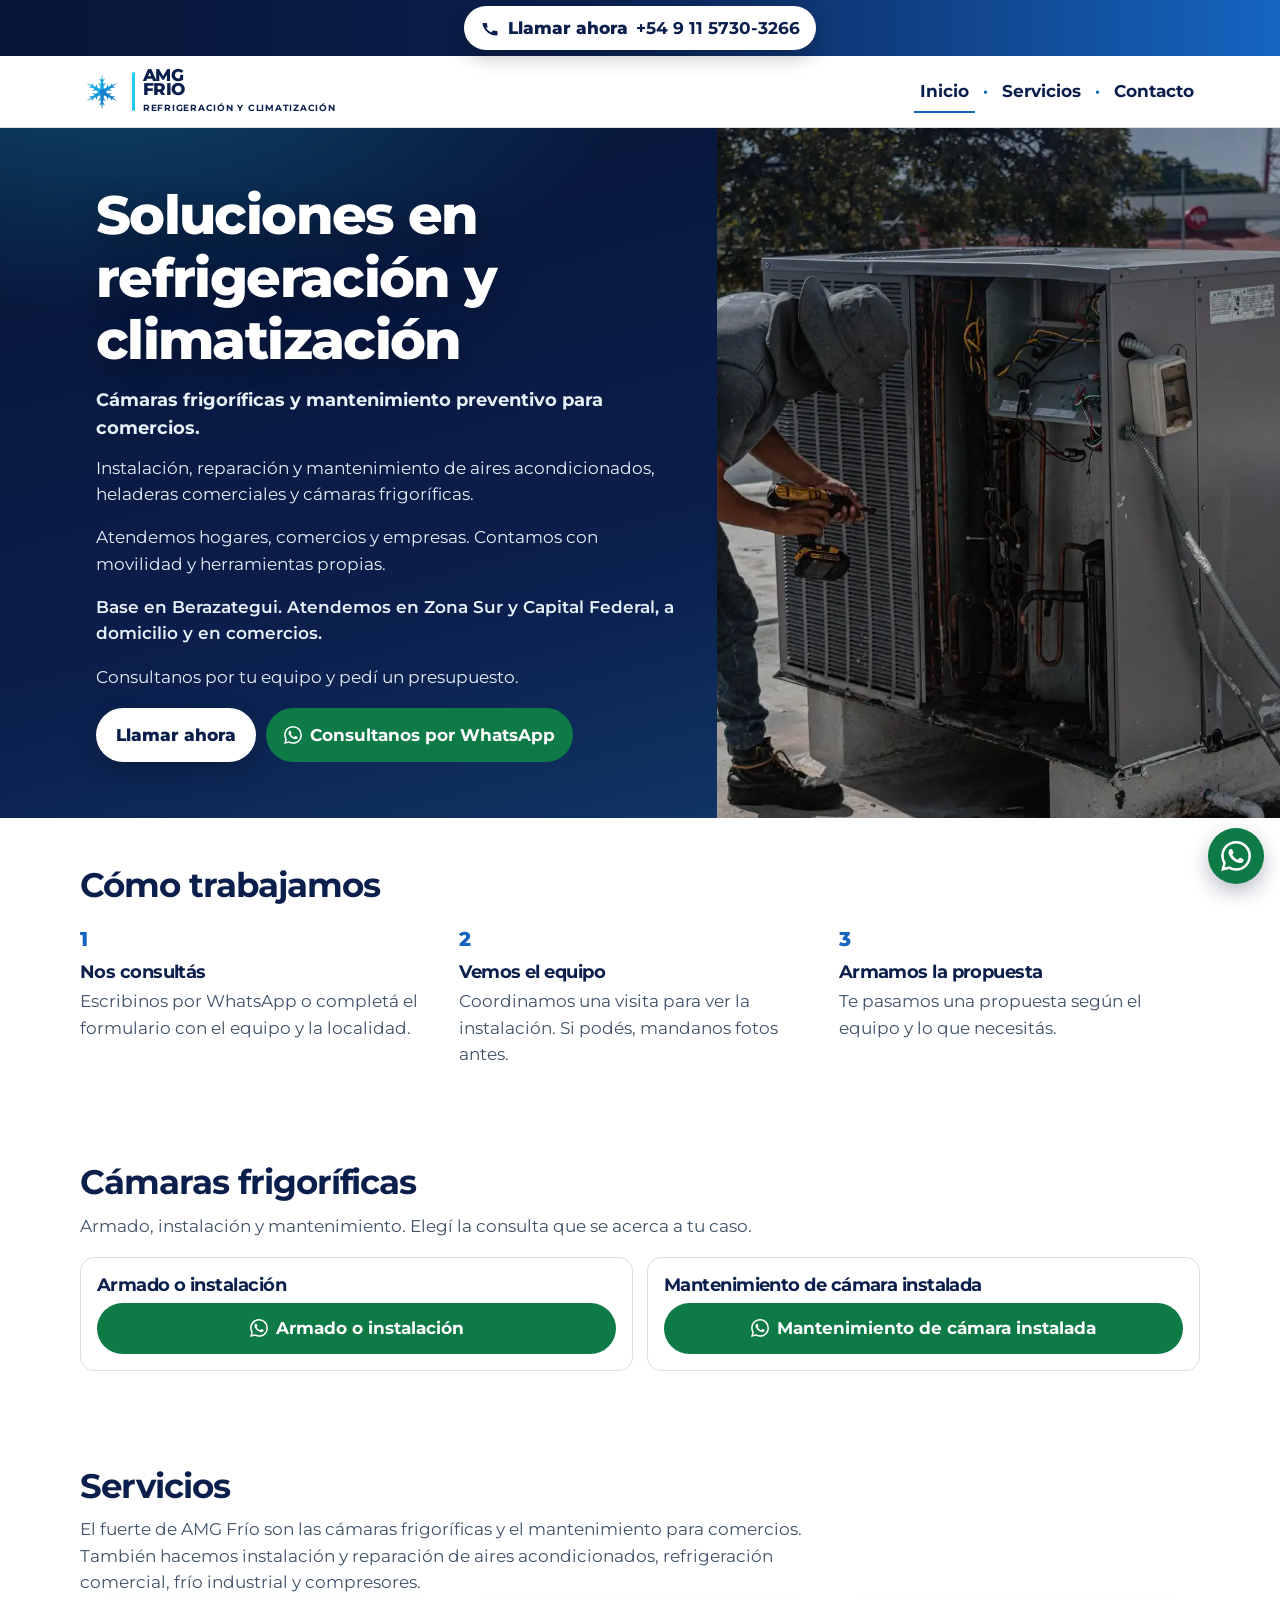
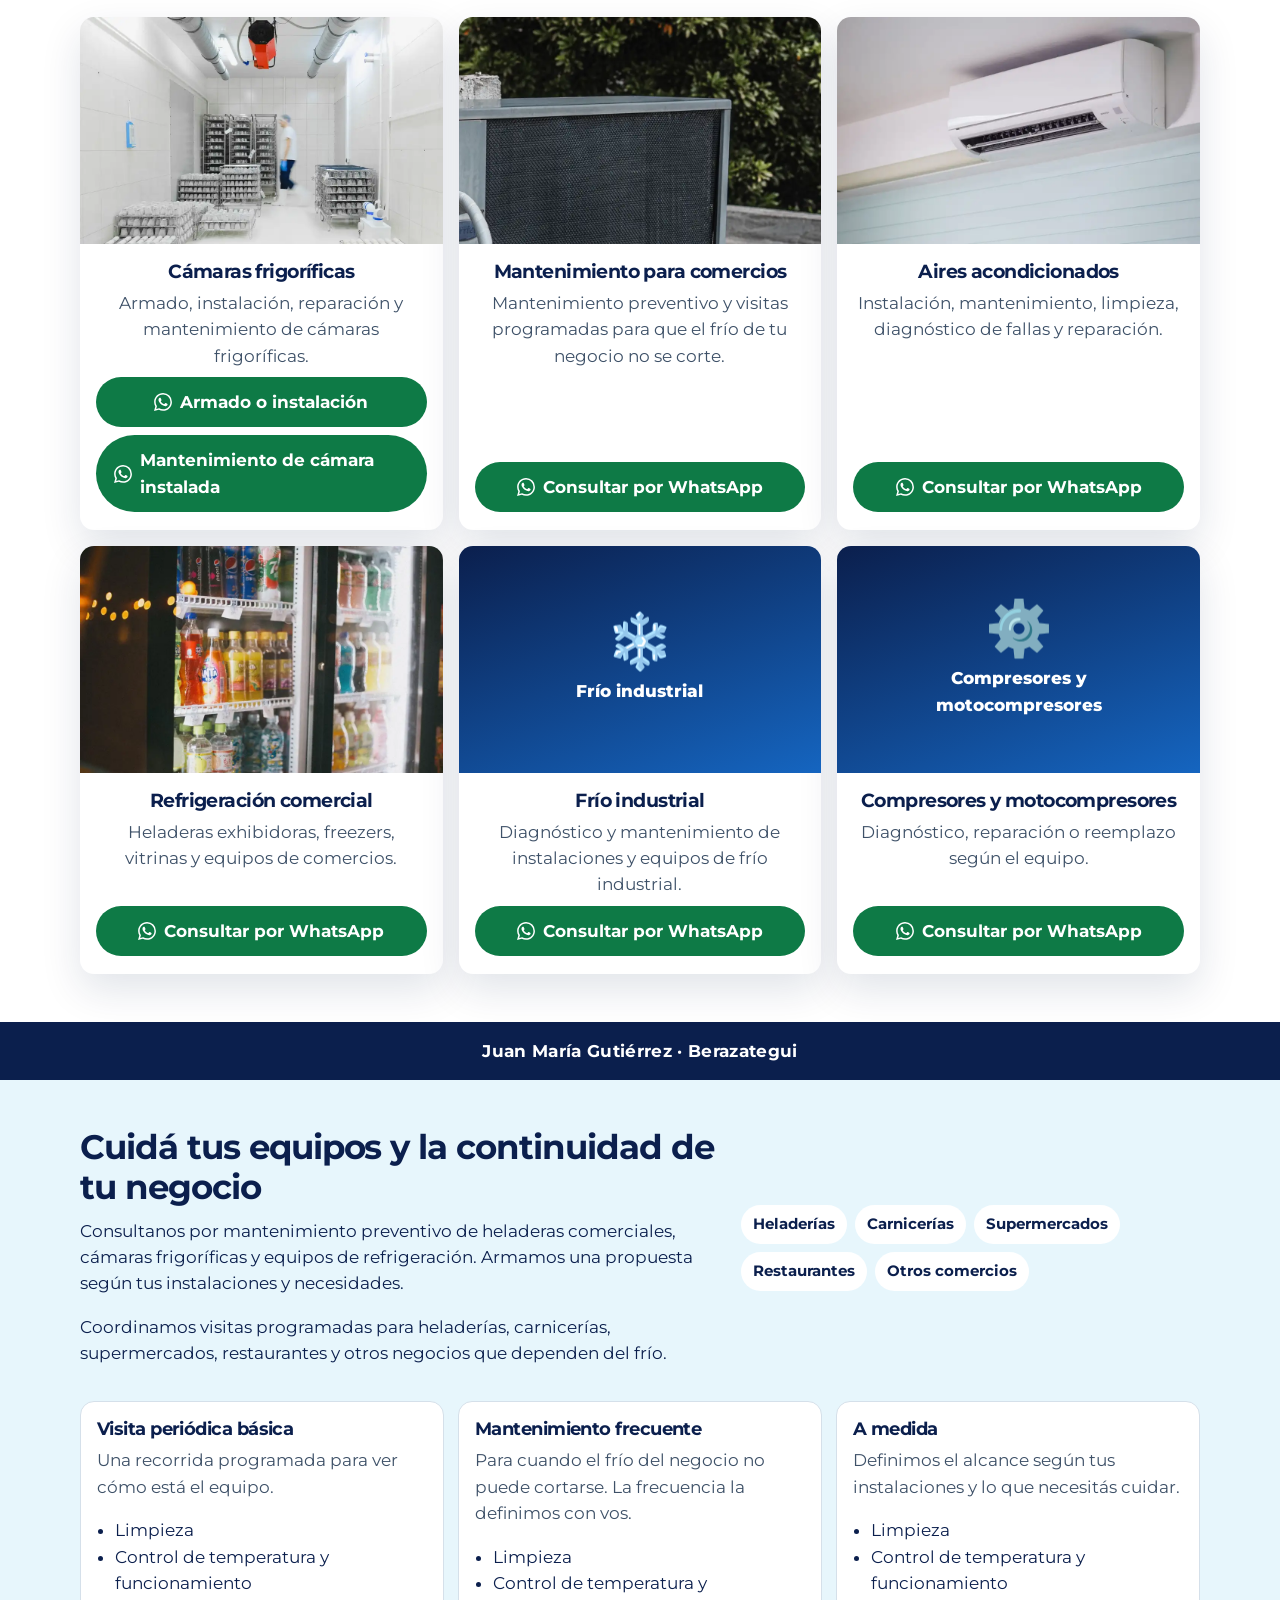
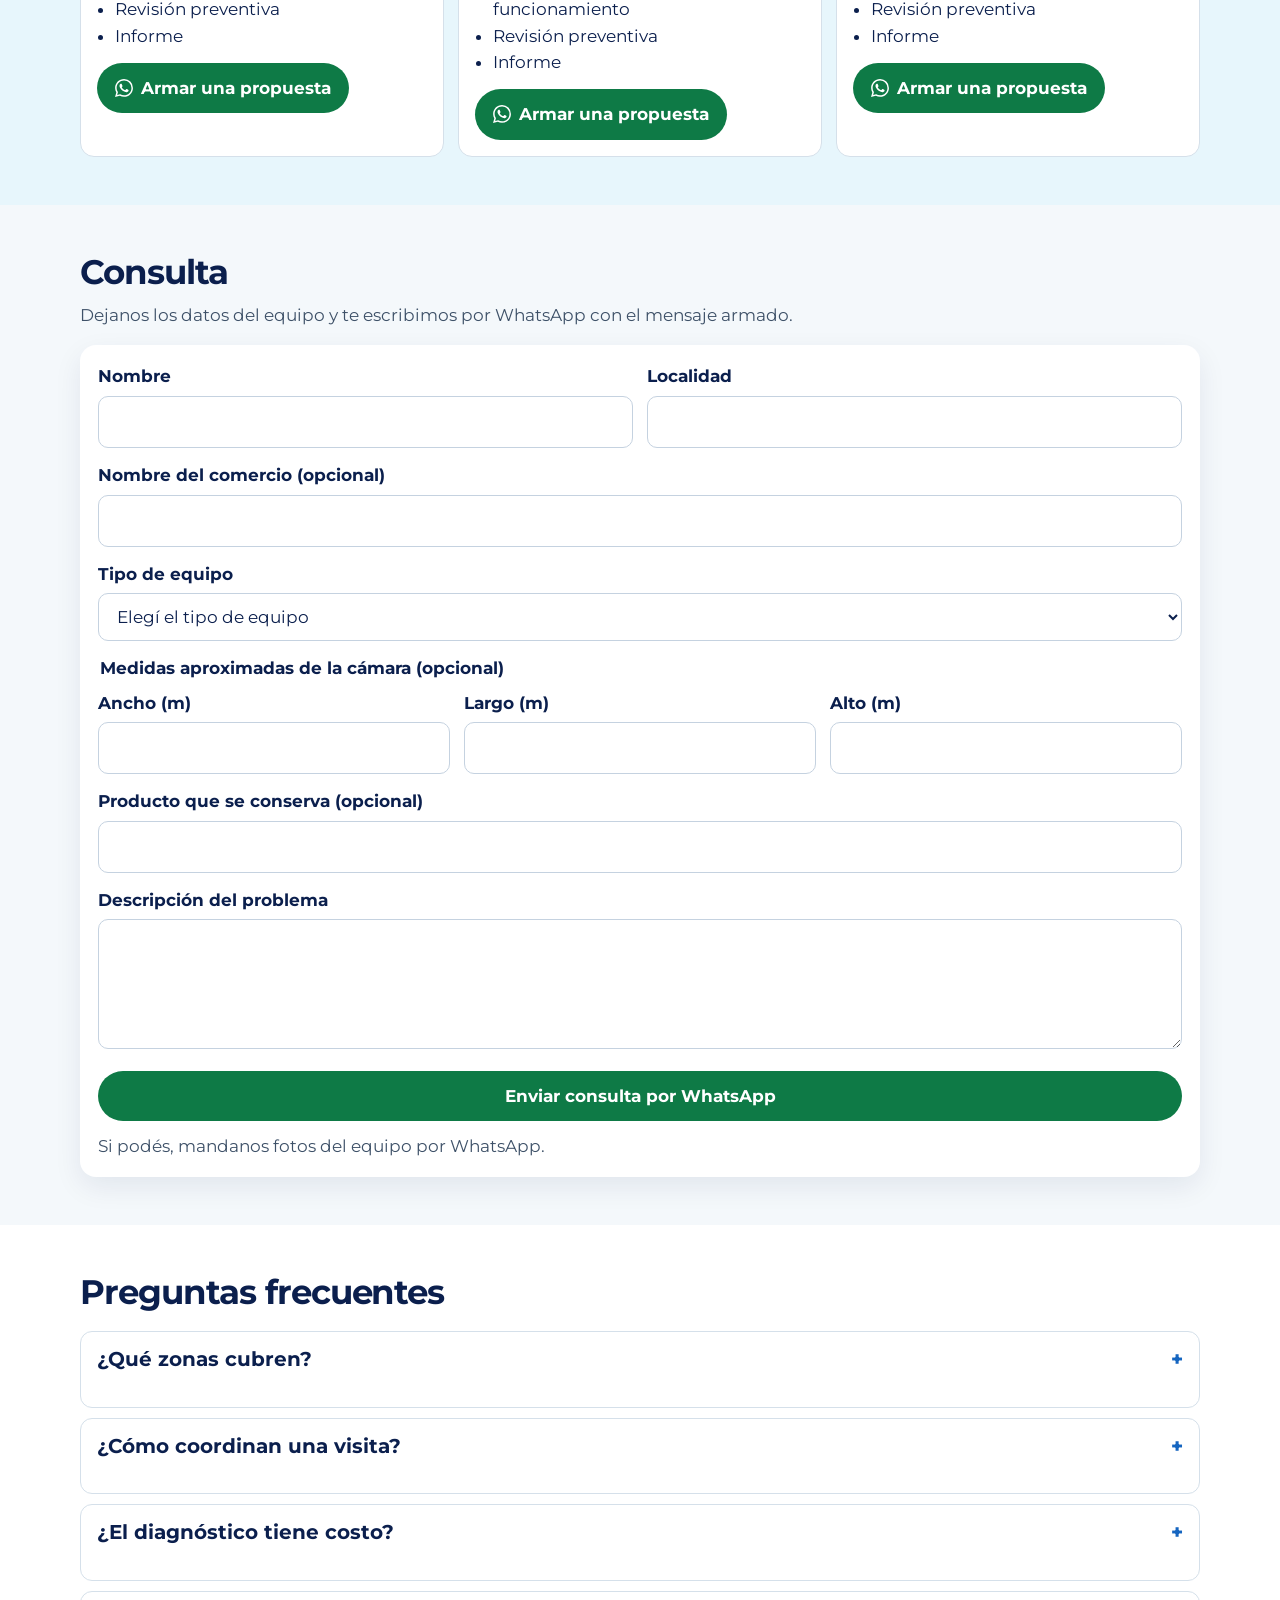
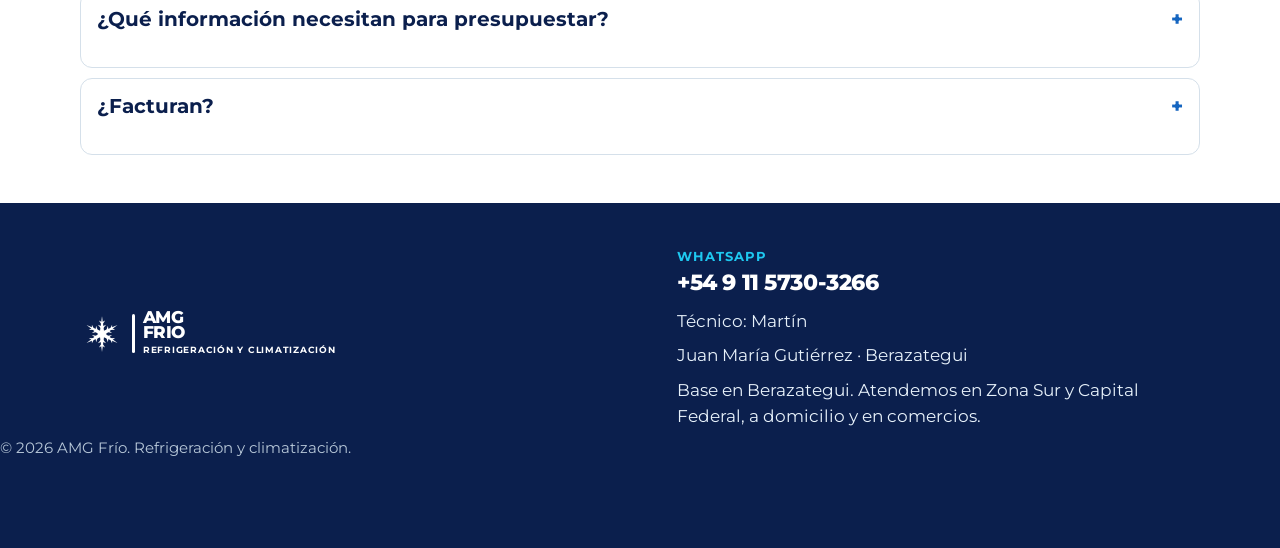
==== commit 7242d91e: "AMG Frío: placeholders con emoji en Frío industrial, Compresores y Antes/Después; eliminar mapa" ====
--- a/index.html
+++ b/index.html
@@ -365,6 +365,11 @@
 .card__media img { object-fit: cover; }
 .card__media .ph { position: absolute; inset: 0; }
 .ph--service { background: linear-gradient(160deg, #0b1f4d, #1565c0); color: #fff; }
+.ph__emoji {
+  font-size: 3.4rem;
+  line-height: 1;
+  filter: grayscale(0);
+}
 
 .card__body {
   padding: 16px 16px 18px;
@@ -666,7 +671,7 @@
   border: 3px solid currentColor;
   opacity: 0.85;
 }
-.ph__label { font-weight: 800; max-width: 22ch; }
+.ph__label { font-weight: 800; max-width: 24ch; }
 .carousel__bar {
   display: flex;
   align-items: center;
@@ -691,14 +696,6 @@
 .carousel__dot { width: 14px; min-height: 14px; height: 14px; padding: 0; }
 .carousel__dot[aria-current="true"] { background: var(--navy); border-color: var(--navy); }
 
-.map {
-  margin-top: 16px;
-  border-radius: 16px;
-  overflow: hidden;
-  box-shadow: 0 16px 36px rgba(11, 31, 77, 0.12);
-  background: var(--mist);
-}
-.map iframe { width: 100%; height: 280px; border: 0; display: block; }
 
 @media (max-width: 719px) {
   .hero__copy { padding: 18px 16px 12px; }
@@ -726,7 +723,6 @@
   .care__grid { grid-template-columns: 1.4fr 1fr; align-items: center; }
   .hero .btn-wa, .hero .btn-call, .care .btn-wa { width: auto; }
   .hero__actions { grid-template-columns: auto auto; justify-content: start; }
-  .map iframe { height: 380px; }
 }
 
 @media (min-width: 880px) {
@@ -949,15 +945,6 @@
       </div>
     </section>
 
-    <section class="section coverage" id="cobertura">
-      <div class="wrap">
-        <h2>Zona de cobertura</h2>
-        <p class="lead" data-field="zonas">Base en Berazategui. Atendemos en Zona Sur y Capital Federal, a domicilio y en comercios.</p>
-        <div class="map">
-          <iframe title="Mapa de Berazategui, Buenos Aires" src="https://www.google.com/maps?q=Berazategui,+Buenos+Aires&output=embed" loading="lazy" referrerpolicy="no-referrer-when-downgrade"></iframe>
-        </div>
-      </div>
-    </section>
 
     <section class="section" id="contacto">
       <div class="wrap">
@@ -1150,22 +1137,22 @@
       titulo: "Mantenimiento de cámara frigorífica",
       antes: "",
       despues: "",
-      antesRotulo: "Foto antes [A CONFIRMAR CON MARTÍN]",
-      despuesRotulo: "Foto después [A CONFIRMAR CON MARTÍN]"
+      antesRotulo: "Antes",
+      despuesRotulo: "Después"
     },
     {
       titulo: "Instalación de split",
       antes: "",
       despues: "",
-      antesRotulo: "Foto antes [A CONFIRMAR CON MARTÍN]",
-      despuesRotulo: "Foto después [A CONFIRMAR CON MARTÍN]"
+      antesRotulo: "Antes",
+      despuesRotulo: "Después"
     },
     {
       titulo: "Reparación de heladera comercial",
       antes: "",
       despues: "",
-      antesRotulo: "Foto antes [A CONFIRMAR CON MARTÍN]",
-      despuesRotulo: "Foto después [A CONFIRMAR CON MARTÍN]"
+      antesRotulo: "Antes",
+      despuesRotulo: "Después"
     }
   ],
   propuestas: [
@@ -1244,10 +1231,11 @@
       id: "industrial",
       titulo: "Frío industrial",
       descripcion: "Diagnóstico y mantenimiento de instalaciones y equipos de frío industrial.",
-      /* Foto real pendiente. Cuando Martín la confirme, cargala en img/frio-industrial.jpg y poné:
+      /* Para la foto real, cargala en img/frio-industrial.jpg y poné:
          imagen: "img/frio-industrial.jpg" */
       imagen: "",
-      alt: "Foto de frío industrial [A CONFIRMAR CON MARTÍN]",
+      alt: "Frío industrial",
+      placeholderEmoji: "❄️",
       mensaje: "Hola, necesito consultar por frío industrial.",
       destacado: false
     },
@@ -1255,10 +1243,11 @@
       id: "compresores",
       titulo: "Compresores y motocompresores",
       descripcion: "Diagnóstico, reparación o reemplazo según el equipo.",
-      /* Foto real pendiente. Cuando Martín la confirme, cargala en img/compresores.jpg y poné:
+      /* Para la foto real, cargala en img/compresores.jpg y poné:
          imagen: "img/compresores.jpg" */
       imagen: "",
-      alt: "Foto de compresores [A CONFIRMAR CON MARTÍN]",
+      alt: "Compresores y motocompresores",
+      placeholderEmoji: "⚙️",
       mensaje: "Hola, necesito consultar por un compresor o motocompresor.",
       destacado: false
     }
@@ -1344,7 +1333,7 @@
           '<div class="card__media">' +
             (service.imagen
               ? '<img src="' + esc(service.imagen) + '" alt="' + esc(service.alt) + '" width="960" height="600" loading="lazy" decoding="async">'
-              : '<div class="ph ph--service"><span class="ph__mark" aria-hidden="true"></span><span class="ph__label">' + esc(service.placeholderLabel || "Foto [A CONFIRMAR CON MARTÍN]") + "</span></div>") +
+              : '<div class="ph ph--service" role="img" aria-label="' + esc(service.titulo) + '"><span class="ph__emoji" aria-hidden="true">' + (service.placeholderEmoji || "📷") + '</span><span class="ph__label">' + esc(service.titulo) + "</span></div>") +
           "</div>" +
           '<div class="card__body">' +
             "<h3>" + esc(service.titulo) + "</h3>" +
@@ -1475,7 +1464,7 @@
       }
       return (
         '<div class="ph ph--' + kind + '" role="img" aria-label="' + esc(label) + '">' +
-          '<span class="ph__mark" aria-hidden="true"></span>' +
+          '<span class="ph__emoji" aria-hidden="true">📷</span>' +
           '<span class="ph__label">' + esc(label) + '</span>' +
         '</div>'
       );
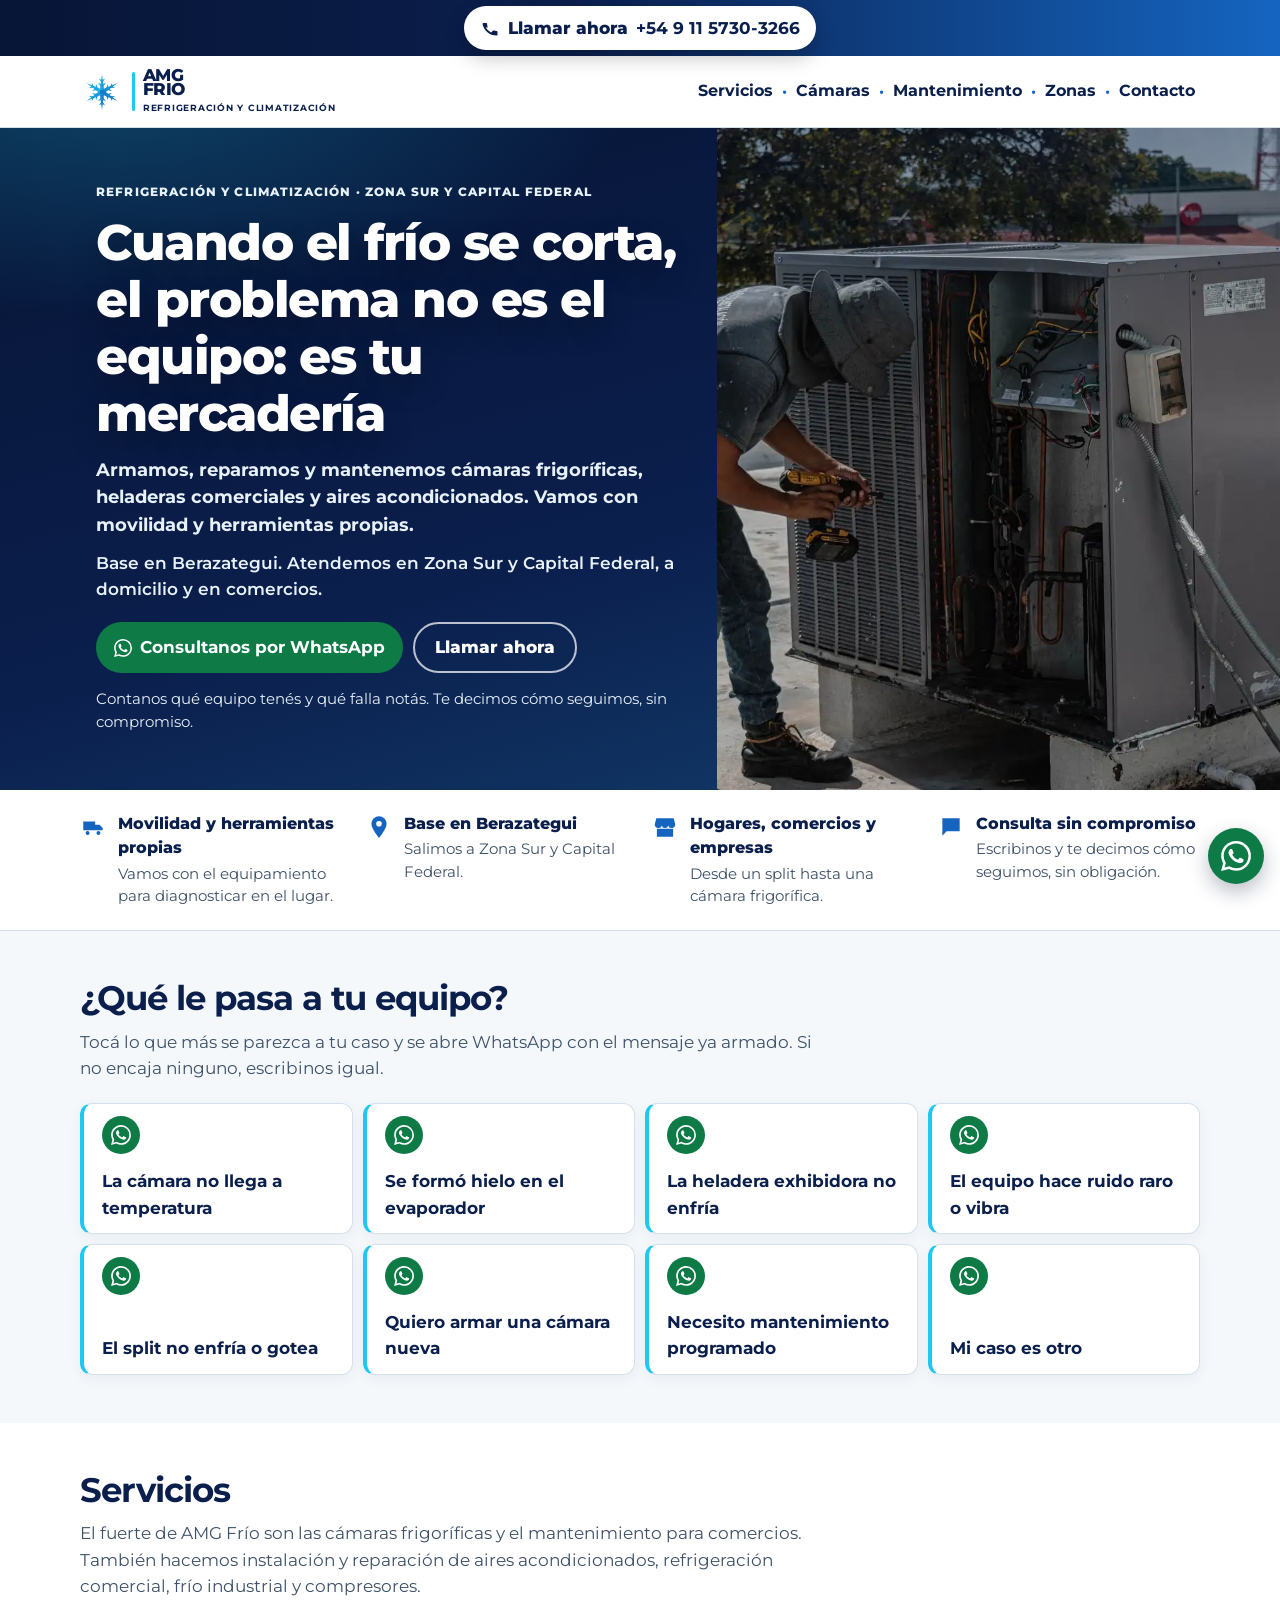
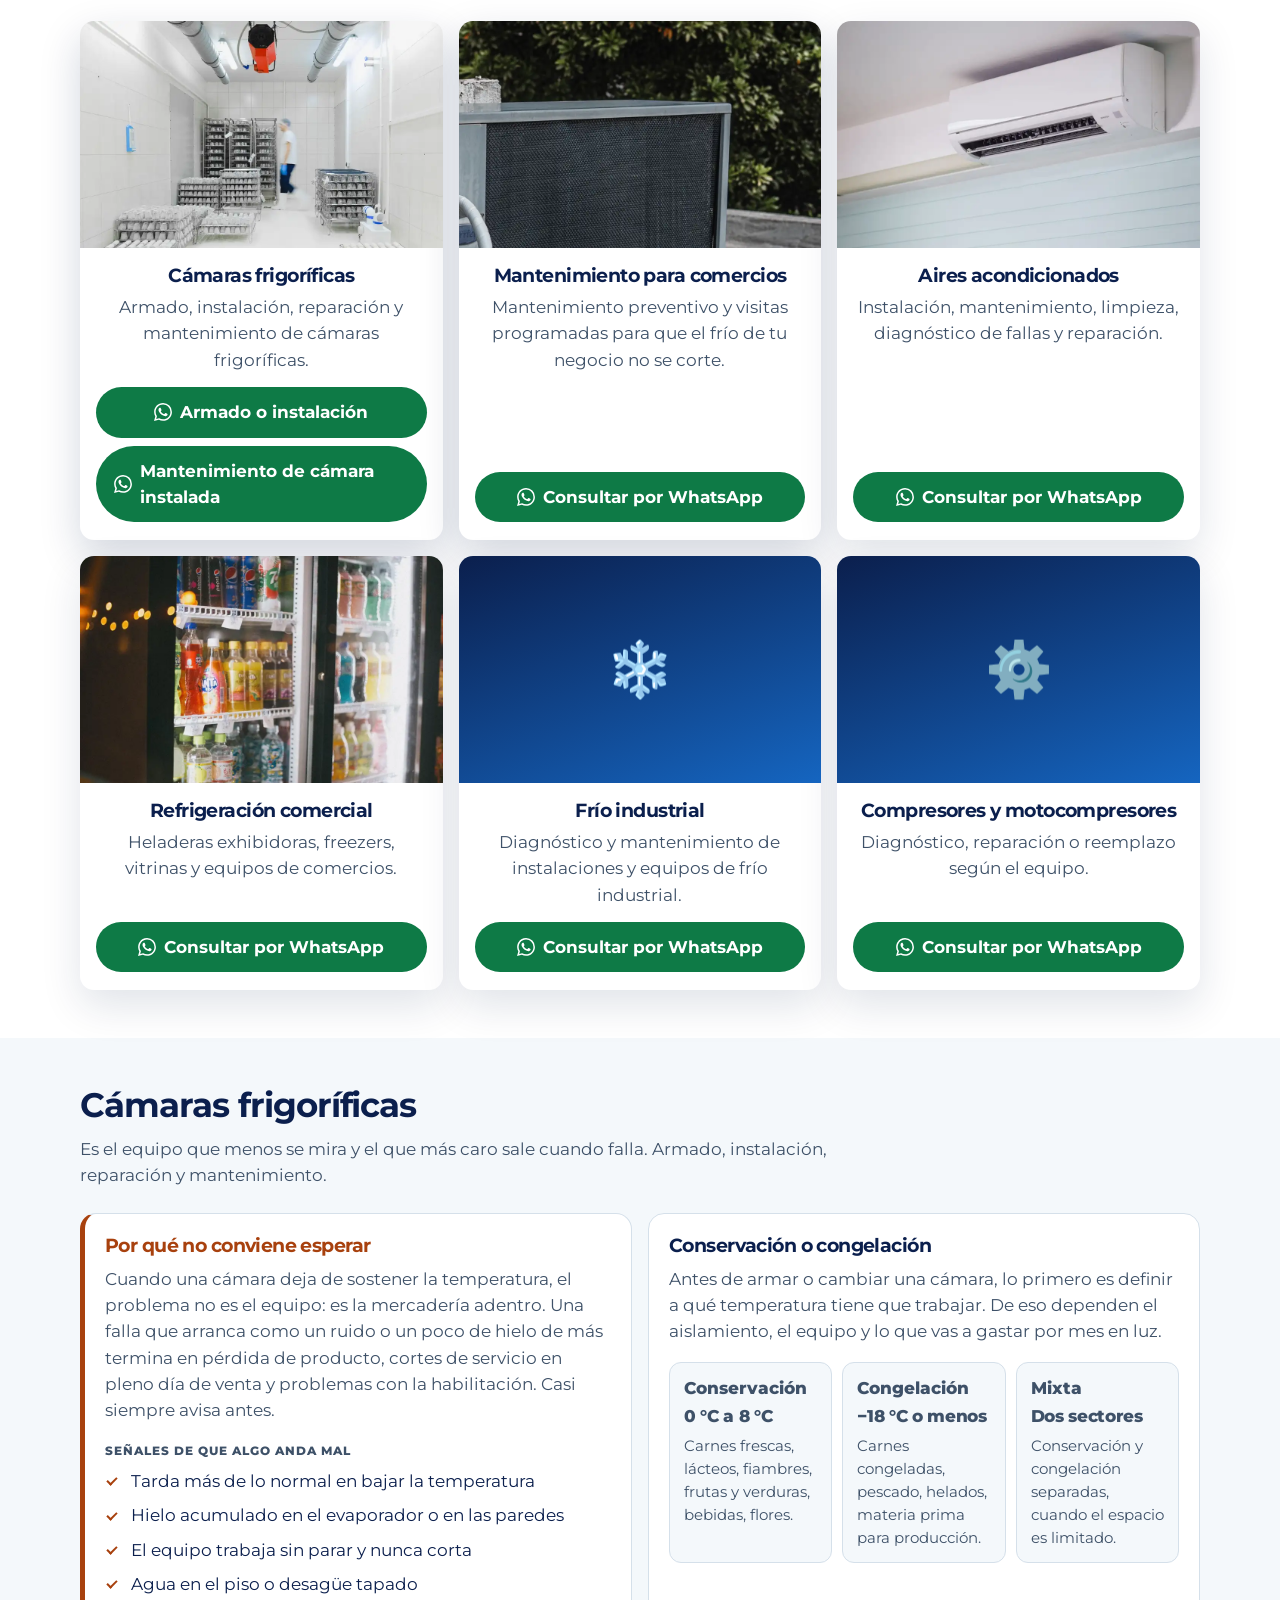
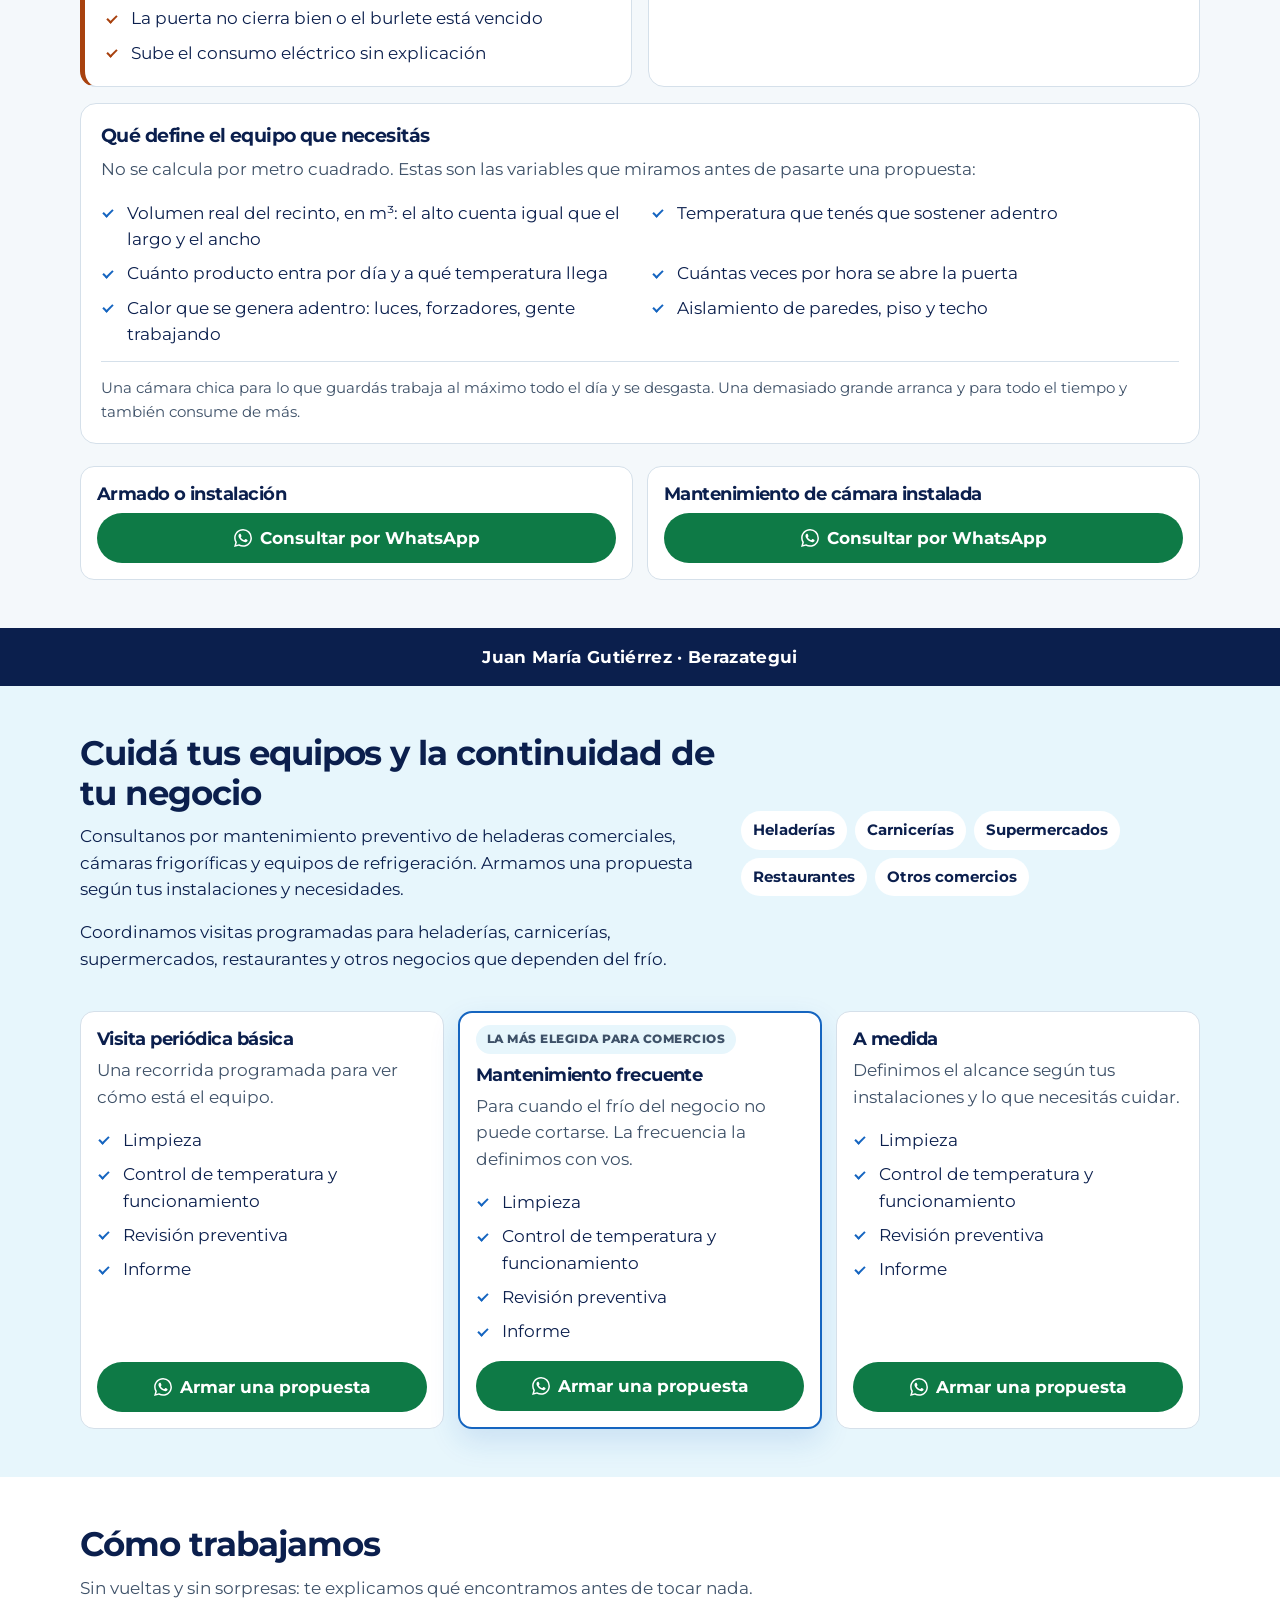
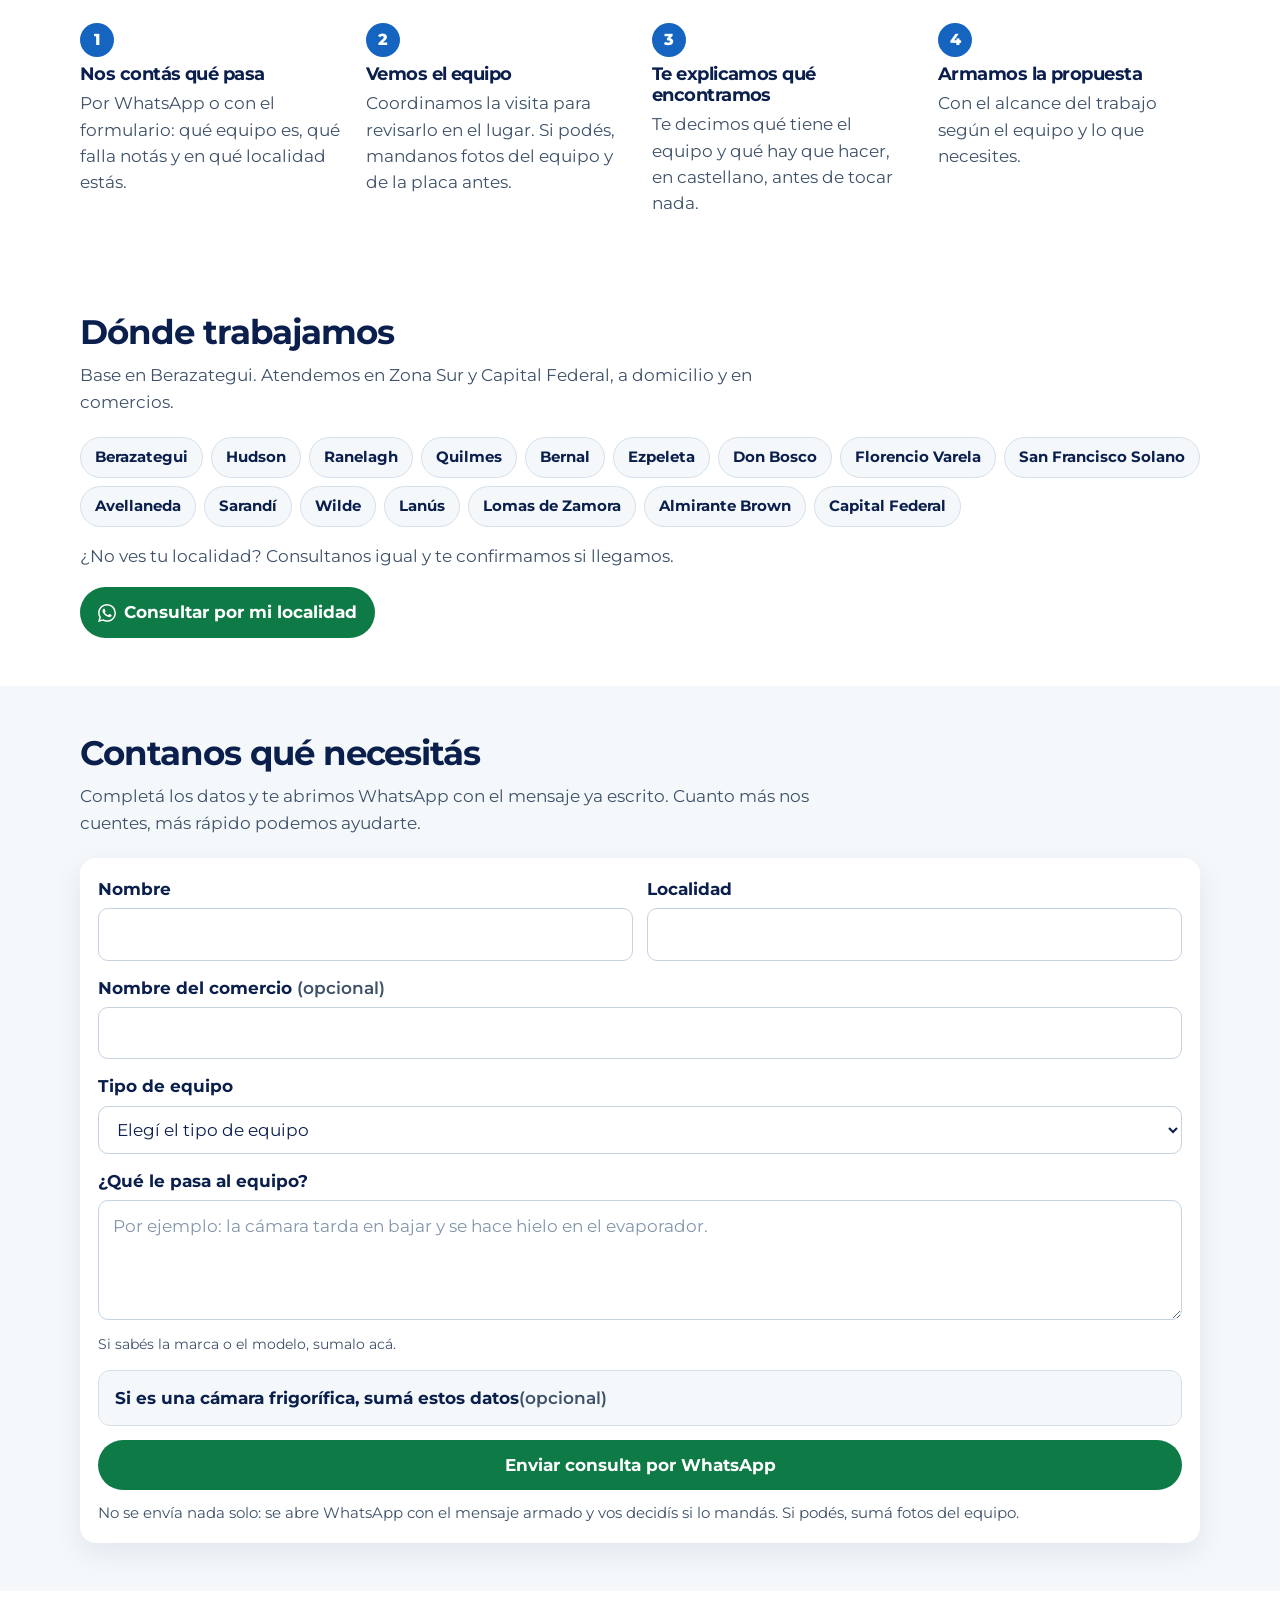
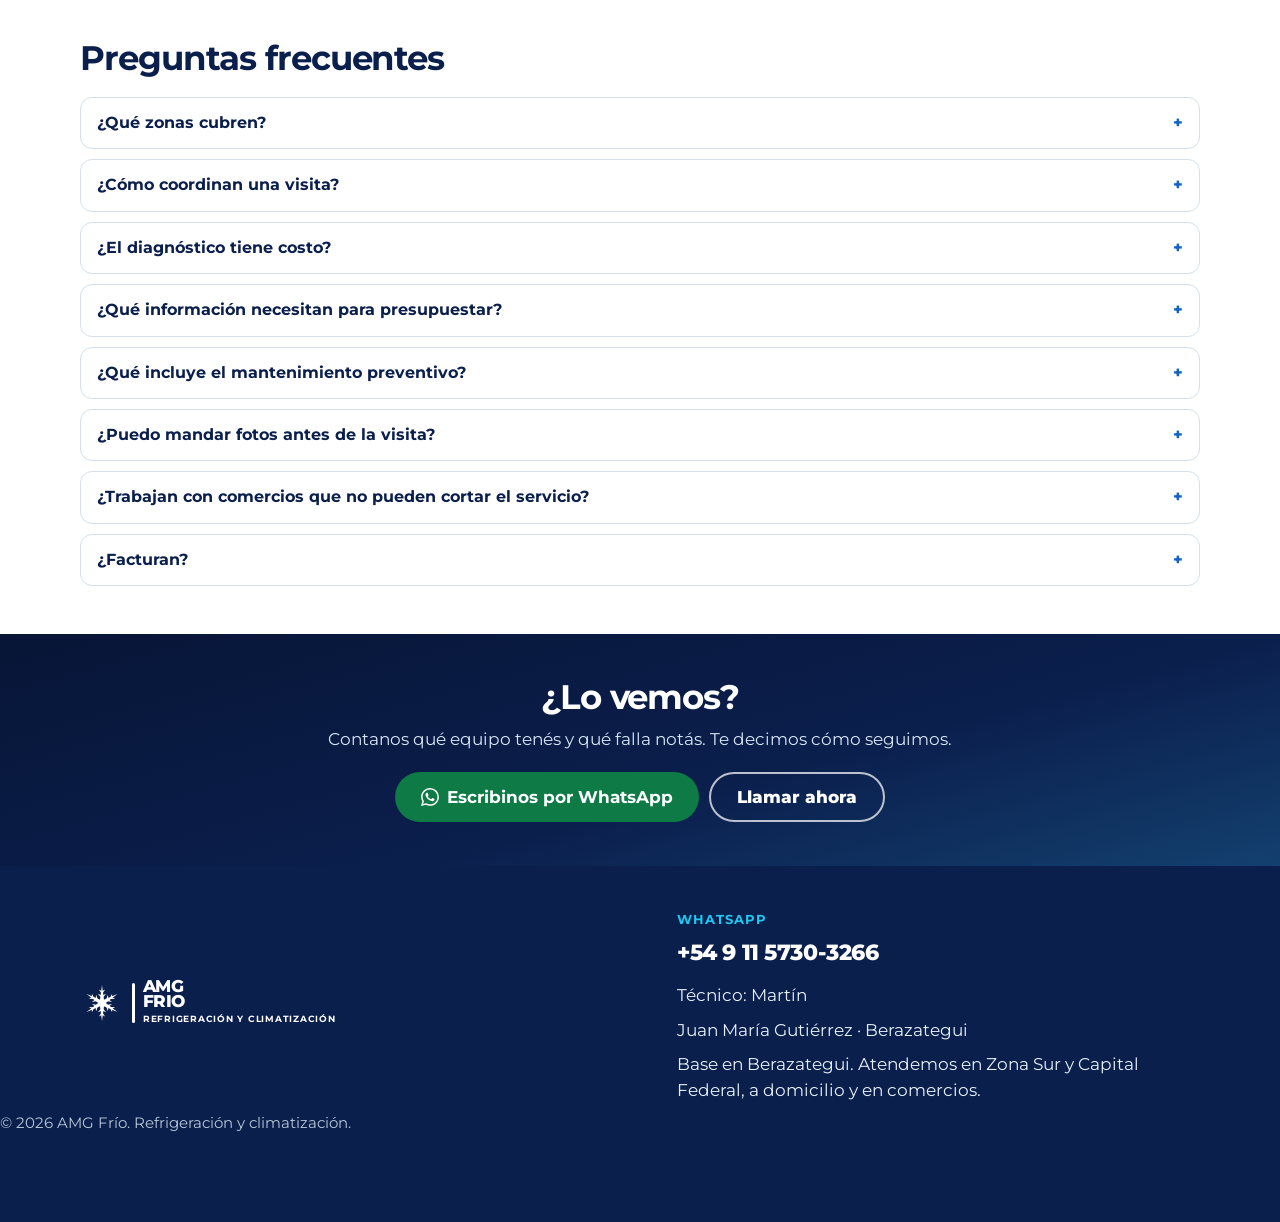
==== commit 5cace2a2: "AMG Frío: rehacer la landing con foco en conversión y SEO Rediseño de la página a partir del análisi" ====
--- a/index.html
+++ b/index.html
@@ -3,15 +3,25 @@
 <head>
   <meta charset="utf-8">
   <meta name="viewport" content="width=device-width, initial-scale=1">
-  <title>AMG Frío | Refrigeración y climatización</title>
-  <meta name="description" content="AMG Frío instala y mantiene cámaras frigoríficas, equipos de frío y aires acondicionados. Base en Berazategui. Atendemos Zona Sur y Capital Federal. Consultanos por WhatsApp.">
+  <title>AMG Frío | Cámaras frigoríficas y frío comercial en Zona Sur</title>
+  <meta name="description" content="Armado, reparación y mantenimiento de cámaras frigoríficas, heladeras comerciales y aires acondicionados. Base en Berazategui, atendemos Zona Sur y Capital Federal. Consultá por WhatsApp.">
   <meta name="theme-color" content="#0B1F4D">
   <meta name="color-scheme" content="light">
+  <link rel="canonical" href="https://joedev10.github.io/amg-frio/">
   <meta property="og:type" content="website">
   <meta property="og:locale" content="es_AR">
-  <meta property="og:title" content="AMG Frío | Refrigeración y climatización">
-  <meta property="og:description" content="Cámaras frigoríficas y mantenimiento para comercios en Zona Sur y Capital Federal. Base en Berazategui.">
-  <meta property="og:image" content="[data-uri]">
+  <meta property="og:site_name" content="AMG Frío">
+  <meta property="og:url" content="https://joedev10.github.io/amg-frio/">
+  <meta property="og:title" content="AMG Frío | Cámaras frigoríficas y frío comercial en Zona Sur">
+  <meta property="og:description" content="Cámaras frigoríficas y mantenimiento preventivo para comercios en Zona Sur y Capital Federal. Base en Berazategui.">
+  <meta property="og:image" content="https://joedev10.github.io/amg-frio/img/og-cover.jpg">
+  <meta property="og:image:width" content="1200">
+  <meta property="og:image:height" content="630">
+  <meta property="og:image:alt" content="AMG Frío — Refrigeración y Climatización. Cámaras frigoríficas y mantenimiento para comercios en Zona Sur y Capital Federal.">
+  <meta name="twitter:card" content="summary_large_image">
+  <meta name="twitter:title" content="AMG Frío | Cámaras frigoríficas y frío comercial en Zona Sur">
+  <meta name="twitter:description" content="Cámaras frigoríficas y mantenimiento preventivo para comercios en Zona Sur y Capital Federal. Base en Berazategui.">
+  <meta name="twitter:image" content="https://joedev10.github.io/amg-frio/img/og-cover.jpg">
   <link rel="icon" href="[data-uri]" type="image/svg+xml">
   <style>
 @font-face {
@@ -57,6 +67,7 @@
   --wa: #0e7a46;
   --wa-hover: #0c663a;
   --danger: #8e1b1b;
+  --alert: #a8410e;
   --wrap: min(1120px, calc(100% - 32px));
   --header-h: 72px;
   --callbar-h: 56px;
@@ -246,6 +257,8 @@
   border-bottom: 1px solid var(--line);
   padding: 8px 16px 16px;
   box-shadow: 0 16px 30px rgba(11, 31, 77, 0.08);
+  max-height: calc(100dvh - var(--header-h) - var(--callbar-h));
+  overflow-y: auto;
 }
 .site-nav.is-open { display: block; }
 .site-nav a {
@@ -267,22 +280,30 @@
   color: #fff;
 }
 .hero h1 { text-shadow: 0 12px 28px rgba(0, 0, 0, 0.28); }
+.hero__eyebrow {
+  margin-bottom: 12px;
+  font-size: 0.72rem;
+  font-weight: 800;
+  letter-spacing: 0.1em;
+  text-transform: uppercase;
+  color: var(--cyan);
+}
 .hero__actions { display: grid; gap: 10px; }
 .btn-call {
   display: inline-flex;
   align-items: center;
   justify-content: center;
-  min-height: 52px;
-  padding: 14px 20px;
+  min-height: 48px;
+  padding: 10px 20px;
   border-radius: 999px;
-  background: #fff;
-  color: #0b1f4d;
+  background: transparent;
+  color: #fff;
+  border: 2px solid rgba(255, 255, 255, 0.72);
   font-weight: 800;
   text-decoration: none;
   width: 100%;
-  box-shadow: 0 10px 24px rgba(0, 0, 0, 0.2);
-}
-.btn-call:hover { background: #e7f6fc; color: #0b1f4d; }
+}
+.btn-call:hover { background: #fff; color: #0b1f4d; border-color: #fff; }
 .hero__inner { display: flex; flex-direction: column; }
 .hero__copy {
   padding: 32px 20px 28px;
@@ -291,19 +312,24 @@
 }
 .hero h1 {
   margin-bottom: 14px;
-  font-size: clamp(2rem, 7vw, 3.4rem);
+  font-size: clamp(1.95rem, 5.6vw, 3.1rem);
   font-weight: 800;
-  max-width: 14ch;
+  max-width: 19ch;
 }
 .hero__lead {
   margin-bottom: 12px;
-  font-size: 1.15rem;
+  font-size: 1.1rem;
   font-weight: 700;
   color: #fff;
+  max-width: 54ch;
 }
 .hero__copy p { color: #e7f1fa; max-width: 62ch; }
-.hero__zone { font-weight: 600; color: #fff; }
-.hero__cta-line { margin-bottom: 18px; }
+.hero__zone { font-weight: 600; color: #fff; margin-bottom: 20px; }
+.hero__note {
+  margin: 14px 0 0;
+  font-size: 0.95rem;
+  color: #cfe2f5;
+}
 .hero__media {
   position: relative;
   height: 230px;
@@ -341,10 +367,72 @@
 }
 .btn-wa:hover { background: var(--wa-hover); color: #fff; }
 .btn-wa svg { flex: none; }
+.btn-wa--inline { width: auto; margin-top: 18px; }
+
+/* Franja de confianza */
+.trust {
+  background: #fff;
+  border-bottom: 1px solid var(--line);
+  padding: 22px 0;
+}
+.trust__list {
+  list-style: none;
+  margin: 0;
+  padding: 0;
+  display: grid;
+  gap: 16px;
+}
+.trust__list li {
+  display: flex;
+  align-items: flex-start;
+  gap: 12px;
+}
+.trust .ico { color: var(--blue); flex: none; margin-top: 2px; }
+.trust__title { margin: 0; font-weight: 800; font-size: 0.98rem; }
+.trust__detail { margin: 2px 0 0; color: var(--muted); font-size: 0.92rem; }
 
 .section { padding: 48px 0; }
 .section h2 { font-size: clamp(1.6rem, 4vw, 2.15rem); margin-bottom: 10px; }
 .lead { color: var(--muted); max-width: 68ch; }
+
+/* Atajos de diagnóstico */
+.triage { background: var(--mist); }
+.triage__grid {
+  display: grid;
+  gap: 10px;
+  margin-top: 22px;
+}
+.triage__item {
+  display: flex;
+  align-items: center;
+  justify-content: space-between;
+  gap: 12px;
+  min-height: 60px;
+  padding: 12px 14px 12px 18px;
+  background: #fff;
+  border: 1px solid var(--line);
+  border-left: 4px solid var(--cyan);
+  border-radius: 12px;
+  text-decoration: none;
+  color: var(--navy);
+  font-weight: 700;
+  box-shadow: 0 4px 14px rgba(11, 31, 77, 0.05);
+}
+.triage__item:hover {
+  border-left-color: var(--wa);
+  background: #fbfdff;
+}
+.triage__go {
+  flex: none;
+  display: grid;
+  place-items: center;
+  width: 38px;
+  height: 38px;
+  border-radius: 50%;
+  background: var(--wa);
+  color: #fff;
+}
+.triage__go svg { width: 20px; height: 20px; }
 
 .cards {
   display: grid;
@@ -359,6 +447,7 @@
   display: flex;
   flex-direction: column;
 }
+.card--top { box-shadow: 0 16px 40px rgba(11, 31, 77, 0.18); }
 .card__media { position: relative; aspect-ratio: 16 / 10; background: #e8eef4; }
 .card__media img,
 .card__media .ph { width: 100%; height: 100%; }
@@ -368,7 +457,6 @@
 .ph__emoji {
   font-size: 3.4rem;
   line-height: 1;
-  filter: grayscale(0);
 }
 
 .card__body {
@@ -380,8 +468,75 @@
 }
 .card__body h3 { margin: 0; text-align: center; font-size: 1.2rem; }
 .card__body p { margin: 0; text-align: center; color: var(--muted); }
-.card__actions { display: grid; gap: 8px; margin-top: auto; }
+.card__actions { display: grid; gap: 8px; margin-top: auto; padding-top: 6px; }
 .card__actions .btn-wa { width: 100%; }
+
+/* Cámaras frigoríficas */
+.camaras { background: var(--mist); }
+.camaras__grid { display: grid; gap: 16px; margin-top: 24px; }
+.panel {
+  background: #fff;
+  border: 1px solid var(--line);
+  border-radius: 16px;
+  padding: 20px;
+}
+.panel h3 { font-size: 1.2rem; margin-bottom: 10px; }
+.panel p { color: var(--muted); }
+.panel--alert { border-left: 5px solid var(--alert); }
+.panel--alert h3 { color: var(--alert); }
+.panel--wide { margin-top: 16px; }
+.panel__label {
+  margin: 16px 0 8px;
+  font-size: 0.78rem;
+  font-weight: 800;
+  letter-spacing: 0.08em;
+  text-transform: uppercase;
+  color: var(--navy);
+}
+.panel__note {
+  margin: 14px 0 0;
+  padding-top: 14px;
+  border-top: 1px solid var(--line);
+  font-size: 0.95rem;
+}
+
+.ticks { list-style: none; padding: 0; margin: 0; display: grid; gap: 8px; }
+.ticks li {
+  position: relative;
+  padding-left: 26px;
+  color: var(--ink);
+}
+.ticks li::before {
+  content: "";
+  position: absolute;
+  left: 2px;
+  top: 0.55em;
+  width: 10px;
+  height: 6px;
+  border-left: 2.5px solid var(--blue);
+  border-bottom: 2.5px solid var(--blue);
+  transform: rotate(-45deg);
+}
+.panel--alert .ticks li::before {
+  border-color: var(--alert);
+}
+
+.temps { display: grid; gap: 10px; margin-top: 14px; }
+.temp {
+  border: 1px solid var(--line);
+  border-radius: 12px;
+  padding: 12px 14px;
+  background: var(--mist);
+}
+.temp__name { margin: 0; font-weight: 800; }
+.temp__range {
+  margin: 2px 0 6px;
+  font-weight: 800;
+  color: var(--blue);
+  font-size: 1.05rem;
+  letter-spacing: -0.02em;
+}
+.temp__detail { margin: 0; color: var(--muted); font-size: 0.93rem; }
 
 .address-bar {
   margin: 0;
@@ -411,6 +566,26 @@
   font-weight: 700;
   font-size: 0.92rem;
 }
+
+/* Zonas */
+.zonas__list {
+  list-style: none;
+  display: flex;
+  flex-wrap: wrap;
+  gap: 8px;
+  padding: 0;
+  margin: 22px 0 0;
+}
+.zonas__list li {
+  border: 1px solid var(--line);
+  background: var(--mist);
+  color: var(--navy);
+  border-radius: 999px;
+  padding: 8px 14px;
+  font-weight: 700;
+  font-size: 0.93rem;
+}
+.zonas__note { margin: 16px 0 0; color: var(--muted); }
 
 .shots {
   display: grid;
@@ -448,10 +623,12 @@
   border-radius: 16px;
   padding: 18px;
   box-shadow: 0 10px 28px rgba(11, 31, 77, 0.08);
+  margin-top: 22px;
 }
 #contacto { background: var(--mist); }
 .form-grid { display: grid; gap: 14px; }
 label { display: block; font-weight: 700; margin-bottom: 6px; }
+.field__opt { font-weight: 600; color: var(--muted); }
 input, select, textarea {
   width: 100%;
   min-height: 48px;
@@ -460,15 +637,34 @@
   padding: 12px 14px;
   background: #fff;
 }
-textarea { min-height: 130px; resize: vertical; }
+textarea { min-height: 120px; resize: vertical; }
+::placeholder { color: #8396ab; }
+.field-hint { color: var(--muted); font-size: 0.9rem; margin: 6px 0 0; }
 .field-error { color: var(--danger); font-size: 0.92rem; margin: 6px 0 0; font-weight: 600; }
 input[aria-invalid="true"],
 select[aria-invalid="true"],
 textarea[aria-invalid="true"] { border-color: var(--danger); }
-.form-note { color: var(--muted); margin: 12px 0 0; }
+.form-note { color: var(--muted); margin: 12px 0 0; font-size: 0.93rem; }
+
+.extra {
+  border: 1px solid var(--line);
+  border-radius: 12px;
+  background: var(--mist);
+}
+.extra summary {
+  padding: 14px 16px;
+  font-weight: 700;
+  cursor: pointer;
+  color: var(--navy);
+  min-height: 48px;
+  display: flex;
+  align-items: center;
+}
+.extra__body { padding: 0 16px 16px; display: grid; gap: 14px; }
 
 .acc { display: grid; gap: 10px; margin-top: 18px; }
 .acc__item { border: 1px solid var(--line); border-radius: 12px; background: #fff; }
+.acc h3 { margin: 0; }
 .acc__btn {
   width: 100%;
   text-align: left;
@@ -476,6 +672,7 @@
   border: 0;
   padding: 16px;
   font-weight: 700;
+  font-size: 1rem;
   cursor: pointer;
   color: var(--navy);
   display: flex;
@@ -494,6 +691,17 @@
   border-radius: 12px;
   padding: 16px;
 }
+
+/* Cierre */
+.closer {
+  background: linear-gradient(165deg, #071536 0%, #0b1f4d 60%, #13406f 100%);
+  color: #fff;
+  padding: 44px 0;
+  text-align: center;
+}
+.closer h2 { font-size: clamp(1.6rem, 4vw, 2.15rem); margin-bottom: 8px; }
+.closer p { color: #d8e7f7; margin-bottom: 20px; }
+.closer__actions { display: grid; gap: 10px; max-width: 420px; margin-inline: auto; }
 
 .site-footer {
   background: var(--navy);
@@ -510,6 +718,9 @@
   color: var(--cyan);
 }
 .footer__phone {
+  display: inline-flex;
+  align-items: center;
+  min-height: 44px;
   color: #fff;
   font-size: 1.35rem;
   font-weight: 800;
@@ -539,6 +750,8 @@
   z-index: 45;
   text-decoration: none;
 }
+.wa-float:hover { background: var(--wa-hover); color: #fff; }
+.wa-float svg { width: 30px; height: 30px; }
 
 .mobile-bar {
   position: fixed;
@@ -567,29 +780,52 @@
 .steps__list {
   list-style: none;
   padding: 0;
-  margin: 18px 0 0;
+  margin: 22px 0 0;
   display: grid;
   gap: 18px;
+  counter-reset: paso;
 }
 .steps__num {
   margin: 0 0 6px;
   font-weight: 800;
-  color: var(--blue);
-  font-size: 1.25rem;
+  color: #fff;
+  background: var(--blue);
+  width: 34px;
+  height: 34px;
+  border-radius: 50%;
+  display: grid;
+  place-items: center;
+  font-size: 1.02rem;
 }
 .steps__list h3 { margin: 0 0 6px; font-size: 1.15rem; }
 .steps__list p:last-child { margin: 0; color: var(--muted); }
 
-.choices, .plans { display: grid; gap: 14px; margin-top: 18px; }
+.choices, .plans { display: grid; gap: 14px; margin-top: 22px; }
 .choice, .plan {
   background: #fff;
   border: 1px solid var(--line);
   border-radius: 14px;
   padding: 16px;
 }
+.plan { display: flex; flex-direction: column; }
+.plan--top { border: 2px solid var(--blue); box-shadow: 0 12px 30px rgba(21, 101, 192, 0.14); }
+.plan__flag {
+  display: inline-block;
+  align-self: flex-start;
+  margin: -4px 0 10px;
+  background: var(--ice);
+  color: var(--navy);
+  border-radius: 999px;
+  padding: 5px 11px;
+  font-size: 0.76rem;
+  font-weight: 800;
+  letter-spacing: 0.04em;
+  text-transform: uppercase;
+}
 .choice h3, .plan h3 { margin: 0 0 8px; font-size: 1.15rem; }
 .plan p, .choice p { color: var(--muted); }
-.plan ul { margin: 0 0 14px; padding-left: 1.15rem; color: var(--ink); }
+.plan .ticks { margin: 0 0 16px; }
+.plan .btn-wa { margin-top: auto; }
 .choice .btn-wa, .plan .btn-wa { width: 100%; }
 
 .measures {
@@ -609,8 +845,6 @@
   margin: 16px 0 0;
 }
 .logos img { height: 48px; width: auto; }
-.wa-float:hover { background: var(--wa-hover); color: #fff; }
-.wa-float svg { width: 30px; height: 30px; }
 
 section, .address-bar { scroll-margin-top: 140px; }
 
@@ -664,13 +898,6 @@
 }
 .ph--before { background: linear-gradient(160deg, #0b1f4d, #1565c0); color: #fff; }
 .ph--after { background: linear-gradient(160deg, #e7f6fc, #9adcf3); color: #0b1f4d; }
-.ph__mark {
-  width: 54px;
-  height: 54px;
-  border-radius: 50%;
-  border: 3px solid currentColor;
-  opacity: 0.85;
-}
 .ph__label { font-weight: 800; max-width: 24ch; }
 .carousel__bar {
   display: flex;
@@ -698,18 +925,26 @@
 
 
 @media (max-width: 719px) {
-  .hero__copy { padding: 18px 16px 12px; }
-  .hero h1 { font-size: 1.85rem; margin-bottom: 8px; }
-  .hero__lead { font-size: 1.02rem; margin-bottom: 6px; }
-  .hero__copy p { margin-bottom: 6px; }
-  .hero__cta-line { margin-bottom: 10px; }
-  .btn-call, .hero .btn-wa { min-height: 46px; padding-top: 10px; padding-bottom: 10px; }
+  .hero__copy { padding: 20px 16px 24px; }
+  .hero h1 { margin-bottom: 10px; }
+  .hero__lead { font-size: 1.02rem; margin-bottom: 8px; }
+  .hero__zone { margin-bottom: 16px; }
+  .btn-call, .hero .btn-wa { min-height: 50px; }
 }
 @media (max-width: 380px) {
   .brand__mark { width: 36px; height: 36px; }
   .brand__name { font-size: 0.92rem; }
   .brand__tag { font-size: 0.48rem; letter-spacing: 0.04em; }
   .call-now { font-size: 0.92rem; gap: 6px; padding: 6px 12px; }
+  .triage__item { font-size: 0.95rem; padding-left: 14px; }
+}
+
+@media (min-width: 600px) {
+  .trust__list { grid-template-columns: 1fr 1fr; gap: 18px 24px; }
+  .triage__grid { grid-template-columns: 1fr 1fr; }
+  .temps { grid-template-columns: repeat(3, 1fr); }
+  .closer__actions { grid-template-columns: auto auto; justify-content: center; max-width: none; }
+  .closer .btn-wa, .closer .btn-call { width: auto; padding-inline: 26px; }
 }
 
 @media (min-width: 720px) {
@@ -717,18 +952,20 @@
   .form-row { display: grid; grid-template-columns: 1fr 1fr; gap: 14px; }
   .form-row--3 { grid-template-columns: 1fr 1fr 1fr; }
   .choices { grid-template-columns: 1fr 1fr; }
-  .steps__list { grid-template-columns: repeat(3, 1fr); }
+  .steps__list { grid-template-columns: repeat(2, 1fr); gap: 24px; }
   .shots { grid-template-columns: repeat(3, 1fr); }
   .footer__grid { grid-template-columns: 1.1fr 1fr; align-items: center; }
   .care__grid { grid-template-columns: 1.4fr 1fr; align-items: center; }
   .hero .btn-wa, .hero .btn-call, .care .btn-wa { width: auto; }
   .hero__actions { grid-template-columns: auto auto; justify-content: start; }
+  .camaras__grid { grid-template-columns: 1fr 1fr; }
+  .ticks--two { grid-template-columns: 1fr 1fr; gap: 8px 22px; }
 }
 
 @media (min-width: 880px) {
   .mobile-bar { display: none; }
   .wa-float { display: grid; }
-  .site-footer { padding-bottom: 88px; }
+  .trust__list { grid-template-columns: repeat(4, 1fr); }
   .nav-toggle { display: none; }
   .site-nav {
     display: flex;
@@ -737,21 +974,29 @@
     border: 0;
     padding: 0;
     align-items: center;
-    gap: 4px;
+    gap: 2px;
     background: transparent;
+    max-height: none;
+    overflow: visible;
   }
   .site-nav a {
     border: 0;
-    padding: 8px 6px;
+    padding: 8px 5px;
+    font-size: 0.97rem;
     box-shadow: inset 0 -2px 0 transparent;
   }
-  .site-nav a[aria-current="page"] { box-shadow: inset 0 -2px 0 var(--blue); }
+  .site-nav a[aria-current] { box-shadow: inset 0 -2px 0 var(--blue); }
   .nav-dot {
     display: inline;
     color: var(--blue);
     font-weight: 700;
-    padding: 0 4px;
-  }
+    padding: 0 2px;
+  }
+  .steps__list { grid-template-columns: repeat(4, 1fr); }
+  .triage__grid { grid-template-columns: repeat(4, 1fr); }
+  .triage__item { flex-direction: column; align-items: flex-start; gap: 14px; min-height: 118px; }
+  .triage__text { order: 2; }
+  .triage__go { order: 1; }
 }
 
 @media (min-width: 960px) {
@@ -791,9 +1036,13 @@
   {
     "@context": "https://schema.org",
     "@type": "HVACBusiness",
+    "@id": "https://joedev10.github.io/amg-frio/#negocio",
     "name": "AMG Frío",
+    "description": "Armado, instalación, reparación y mantenimiento de cámaras frigoríficas, refrigeración comercial, frío industrial y aires acondicionados.",
+    "url": "https://joedev10.github.io/amg-frio/",
     "telephone": "+54 9 11 5730-3266",
-    "image": "[data-uri]",
+    "image": "https://joedev10.github.io/amg-frio/img/og-cover.jpg",
+    "logo": "https://joedev10.github.io/amg-frio/img/isotipo.svg",
     "address": {
       "@type": "PostalAddress",
       "streetAddress": "Juan María Gutiérrez",
@@ -801,7 +1050,68 @@
       "addressRegion": "Buenos Aires",
       "addressCountry": "AR"
     },
-    "areaServed": ["Zona Sur del Gran Buenos Aires", "Capital Federal"]
+    "areaServed": [
+      { "@type": "City", "name": "Berazategui" },
+      { "@type": "City", "name": "Quilmes" },
+      { "@type": "City", "name": "Florencio Varela" },
+      { "@type": "City", "name": "Avellaneda" },
+      { "@type": "City", "name": "Lanús" },
+      { "@type": "City", "name": "Lomas de Zamora" },
+      { "@type": "City", "name": "Almirante Brown" },
+      { "@type": "City", "name": "Ciudad Autónoma de Buenos Aires" }
+    ],
+    "hasOfferCatalog": {
+      "@type": "OfferCatalog",
+      "name": "Servicios de refrigeración y climatización",
+      "itemListElement": [
+        { "@type": "Offer", "itemOffered": { "@type": "Service", "name": "Cámaras frigoríficas", "description": "Armado, instalación, reparación y mantenimiento de cámaras frigoríficas." } },
+        { "@type": "Offer", "itemOffered": { "@type": "Service", "name": "Mantenimiento para comercios", "description": "Mantenimiento preventivo y visitas programadas para equipos de refrigeración." } },
+        { "@type": "Offer", "itemOffered": { "@type": "Service", "name": "Aires acondicionados", "description": "Instalación, mantenimiento, limpieza, diagnóstico de fallas y reparación." } },
+        { "@type": "Offer", "itemOffered": { "@type": "Service", "name": "Refrigeración comercial", "description": "Heladeras exhibidoras, freezers, vitrinas y equipos de comercios." } },
+        { "@type": "Offer", "itemOffered": { "@type": "Service", "name": "Frío industrial", "description": "Diagnóstico y mantenimiento de instalaciones y equipos de frío industrial." } },
+        { "@type": "Offer", "itemOffered": { "@type": "Service", "name": "Compresores y motocompresores", "description": "Diagnóstico, reparación o reemplazo según el equipo." } }
+      ]
+    }
+  }
+  </script>
+  <!-- FAQPage: solo preguntas con respuesta confirmada. El costo del diagnóstico
+       y la facturación quedan fuera del schema hasta que Martín los confirme. -->
+  <script type="application/ld+json" id="schema-faq">
+  {
+    "@context": "https://schema.org",
+    "@type": "FAQPage",
+    "mainEntity": [
+      {
+        "@type": "Question",
+        "name": "¿Qué zonas cubren?",
+        "acceptedAnswer": { "@type": "Answer", "text": "Base en Berazategui. Atendemos en Zona Sur y Capital Federal, a domicilio y en comercios." }
+      },
+      {
+        "@type": "Question",
+        "name": "¿Cómo coordinan una visita?",
+        "acceptedAnswer": { "@type": "Answer", "text": "Escribinos por WhatsApp, contanos qué equipo tenés y en qué localidad estás. Coordinamos día y horario según la agenda y confirmamos la visita por mensaje." }
+      },
+      {
+        "@type": "Question",
+        "name": "¿Qué información necesitan para presupuestar?",
+        "acceptedAnswer": { "@type": "Answer", "text": "Tipo de equipo, marca si la tenés, qué falla notás y la localidad. Si es una cámara, ayudan las medidas aproximadas (ancho, largo y alto) y el producto que se conserva. Por WhatsApp, fotos del equipo y de la placa." }
+      },
+      {
+        "@type": "Question",
+        "name": "¿Qué incluye el mantenimiento preventivo?",
+        "acceptedAnswer": { "@type": "Answer", "text": "Limpieza, control de temperatura y funcionamiento, revisión preventiva e informe de lo que se vio en la visita. La frecuencia se define según el equipo y el comercio." }
+      },
+      {
+        "@type": "Question",
+        "name": "¿Puedo mandar fotos antes de la visita?",
+        "acceptedAnswer": { "@type": "Answer", "text": "Sí, y conviene. Fotos del equipo, de la placa de características y de la falla ayudan a llegar con una idea más clara y, en muchos casos, con el repuesto." }
+      },
+      {
+        "@type": "Question",
+        "name": "¿Trabajan con comercios que no pueden cortar el servicio?",
+        "acceptedAnswer": { "@type": "Answer", "text": "Contanos en qué franja horaria te complica menos y lo coordinamos según la agenda. Para los comercios que dependen del frío, el mantenimiento programado es lo que evita el corte en el peor momento." }
+      }
+    ]
   }
   </script>
 </head>
@@ -829,11 +1139,15 @@
         <span class="burger" aria-hidden="true"></span>
       </button>
       <nav id="site-nav" class="site-nav" aria-label="Secciones">
-        <a href="#inicio" aria-current="page">Inicio</a>
+        <a href="#servicios">Servicios</a>
         <span class="nav-dot" aria-hidden="true">·</span>
-        <a href="#servicios">Servicios</a>
+        <a href="#camaras">Cámaras</a>
+        <span class="nav-dot" aria-hidden="true">·</span>
+        <a href="#mantenimiento">Mantenimiento</a>
         <span class="nav-dot" data-nav-trabajos aria-hidden="true" hidden>·</span>
         <a href="#trabajos" data-nav-trabajos hidden>Trabajos</a>
+        <span class="nav-dot" aria-hidden="true">·</span>
+        <a href="#zonas">Zonas</a>
         <span class="nav-dot" aria-hidden="true">·</span>
         <a href="#contacto">Contacto</a>
       </nav>
@@ -844,54 +1158,36 @@
     <section class="hero" id="inicio">
       <div class="hero__inner">
         <div class="hero__copy">
-          <h1>Soluciones en refrigeración y climatización</h1>
-          <p class="hero__lead">Cámaras frigoríficas y mantenimiento preventivo para comercios.</p>
-          <p>Instalación, reparación y mantenimiento de aires acondicionados, heladeras comerciales y cámaras frigoríficas.</p>
-          <p>Atendemos hogares, comercios y empresas. Contamos con movilidad y herramientas propias.</p>
+          <p class="hero__eyebrow">Refrigeración y climatización · Zona Sur y Capital Federal</p>
+          <h1>Cuando el frío se corta, el problema no es el equipo: es tu mercadería</h1>
+          <p class="hero__lead">Armamos, reparamos y mantenemos cámaras frigoríficas, heladeras comerciales y aires acondicionados. Vamos con movilidad y herramientas propias.</p>
           <p class="hero__zone" data-field="zonas">Base en Berazategui. Atendemos en Zona Sur y Capital Federal, a domicilio y en comercios.</p>
-          <p class="hero__cta-line">Consultanos por tu equipo y pedí un presupuesto.</p>
           <div class="hero__actions">
-          <a class="btn-call" data-tel href="tel:+5491157303266">Llamar ahora</a>
-          <a class="btn-wa" data-wa="hero" href="https://wa.me/5491157303266">
-            <svg viewBox="0 0 24 24" width="18" height="18" aria-hidden="true" focusable="false"><path fill="currentColor" d="M17.472 14.382c-.297-.149-1.758-.867-2.03-.967-.273-.099-.471-.148-.67.15-.197.297-.767.966-.94 1.164-.173.199-.347.223-.644.075-.297-.15-1.255-.463-2.39-1.475-.883-.788-1.48-1.761-1.653-2.059-.173-.297-.018-.458.13-.606.134-.133.298-.347.446-.52.149-.174.198-.298.298-.497.099-.198.05-.371-.025-.52-.075-.149-.669-1.612-.916-2.207-.242-.579-.487-.5-.669-.51-.173-.008-.371-.01-.57-.01-.198 0-.52.074-.792.372-.272.297-1.04 1.016-1.04 2.479 0 1.462 1.065 2.875 1.213 3.074.149.198 2.096 3.2 5.077 4.487.709.306 1.262.489 1.694.625.712.227 1.36.195 1.871.118.571-.085 1.758-.719 2.006-1.413.248-.694.248-1.289.173-1.413-.074-.124-.272-.198-.57-.347m-5.421 7.403h-.004a9.87 9.87 0 0 1-5.031-1.378l-.361-.214-3.741.982.998-3.648-.235-.374a9.86 9.86 0 0 1-1.51-5.26c.001-5.45 4.436-9.884 9.888-9.884 2.64 0 5.122 1.03 6.988 2.898a9.825 9.825 0 0 1 2.893 6.994c-.003 5.45-4.435 9.884-9.885 9.884m8.413-18.297A11.815 11.815 0 0 0 12.05 0C5.495 0 .16 5.335.157 11.892c0 2.096.547 4.142 1.588 5.945L.057 24l6.305-1.654a11.882 11.882 0 0 0 5.683 1.448h.005c6.554 0 11.89-5.335 11.893-11.893a11.821 11.821 0 0 0-3.48-8.413z"/></svg>
-            Consultanos por WhatsApp
-          </a>
+            <a class="btn-wa" data-wa="hero" href="https://wa.me/5491157303266">
+              <svg viewBox="0 0 24 24" width="18" height="18" aria-hidden="true" focusable="false"><path fill="currentColor" d="M17.472 14.382c-.297-.149-1.758-.867-2.03-.967-.273-.099-.471-.148-.67.15-.197.297-.767.966-.94 1.164-.173.199-.347.223-.644.075-.297-.15-1.255-.463-2.39-1.475-.883-.788-1.48-1.761-1.653-2.059-.173-.297-.018-.458.13-.606.134-.133.298-.347.446-.52.149-.174.198-.298.298-.497.099-.198.05-.371-.025-.52-.075-.149-.669-1.612-.916-2.207-.242-.579-.487-.5-.669-.51-.173-.008-.371-.01-.57-.01-.198 0-.52.074-.792.372-.272.297-1.04 1.016-1.04 2.479 0 1.462 1.065 2.875 1.213 3.074.149.198 2.096 3.2 5.077 4.487.709.306 1.262.489 1.694.625.712.227 1.36.195 1.871.118.571-.085 1.758-.719 2.006-1.413.248-.694.248-1.289.173-1.413-.074-.124-.272-.198-.57-.347m-5.421 7.403h-.004a9.87 9.87 0 0 1-5.031-1.378l-.361-.214-3.741.982.998-3.648-.235-.374a9.86 9.86 0 0 1-1.51-5.26c.001-5.45 4.436-9.884 9.888-9.884 2.64 0 5.122 1.03 6.988 2.898a9.825 9.825 0 0 1 2.893 6.994c-.003 5.45-4.435 9.884-9.885 9.884m8.413-18.297A11.815 11.815 0 0 0 12.05 0C5.495 0 .16 5.335.157 11.892c0 2.096.547 4.142 1.588 5.945L.057 24l6.305-1.654a11.882 11.882 0 0 0 5.683 1.448h.005c6.554 0 11.89-5.335 11.893-11.893a11.821 11.821 0 0 0-3.48-8.413z"/></svg>
+              Consultanos por WhatsApp
+            </a>
+            <a class="btn-call" data-tel href="tel:+5491157303266">Llamar ahora</a>
           </div>
+          <p class="hero__note">Contanos qué equipo tenés y qué falla notás. Te decimos cómo seguimos, sin compromiso.</p>
         </div>
         <div class="hero__media">
-          <img src="[data-uri]" alt="Técnico revisando la unidad exterior de un equipo de aire acondicionado" width="1400" height="1050" fetchpriority="high" decoding="async">
+          <img src="[data-uri]" alt="Técnico revisando la unidad exterior de un equipo de refrigeración" width="1400" height="1050" fetchpriority="high" decoding="async">
         </div>
       </div>
     </section>
 
-    <section class="section steps" id="como-trabajamos">
+    <section class="trust" aria-label="Cómo trabajamos">
       <div class="wrap">
-        <h2>Cómo trabajamos</h2>
-        <ol class="steps__list">
-          <li>
-            <p class="steps__num">1</p>
-            <h3>Nos consultás</h3>
-            <p>Escribinos por WhatsApp o completá el formulario con el equipo y la localidad.</p>
-          </li>
-          <li>
-            <p class="steps__num">2</p>
-            <h3>Vemos el equipo</h3>
-            <p>Coordinamos una visita para ver la instalación. Si podés, mandanos fotos antes.</p>
-          </li>
-          <li>
-            <p class="steps__num">3</p>
-            <h3>Armamos la propuesta</h3>
-            <p>Te pasamos una propuesta según el equipo y lo que necesitás.</p>
-          </li>
-        </ol>
+        <ul id="trust-list" class="trust__list"></ul>
       </div>
     </section>
 
-    <section class="section" id="camaras">
+    <section class="section triage" id="diagnostico">
       <div class="wrap">
-        <h2>Cámaras frigoríficas</h2>
-        <p class="lead">Armado, instalación y mantenimiento. Elegí la consulta que se acerca a tu caso.</p>
-        <div id="camaras-acciones" class="choices"></div>
+        <h2 id="diagnostico-titulo">¿Qué le pasa a tu equipo?</h2>
+        <p class="lead" id="diagnostico-bajada">Tocá lo que más se parezca a tu caso y se abre WhatsApp con el mensaje ya armado.</p>
+        <div id="triage-grid" class="triage__grid"></div>
       </div>
     </section>
 
@@ -900,6 +1196,37 @@
         <h2>Servicios</h2>
         <p class="lead">El fuerte de AMG Frío son las cámaras frigoríficas y el mantenimiento para comercios. También hacemos instalación y reparación de aires acondicionados, refrigeración comercial, frío industrial y compresores.</p>
         <div id="service-grid" class="cards"></div>
+      </div>
+    </section>
+
+    <section class="section camaras" id="camaras">
+      <div class="wrap">
+        <h2 id="camaras-titulo">Cámaras frigoríficas</h2>
+        <p class="lead" id="camaras-bajada">Armado, instalación, reparación y mantenimiento.</p>
+
+        <div class="camaras__grid">
+          <article class="panel panel--alert">
+            <h3 id="camaras-porque-titulo">Por qué no conviene esperar</h3>
+            <p id="camaras-porque-texto"></p>
+            <p class="panel__label">Señales de que algo anda mal</p>
+            <ul id="camaras-senales" class="ticks"></ul>
+          </article>
+
+          <article class="panel">
+            <h3 id="camaras-tipos-titulo">Conservación o congelación</h3>
+            <p id="camaras-tipos-texto"></p>
+            <div id="camaras-tipos" class="temps"></div>
+          </article>
+        </div>
+
+        <article class="panel panel--wide">
+          <h3 id="camaras-dim-titulo">Qué define el equipo que necesitás</h3>
+          <p id="camaras-dim-texto"></p>
+          <ul id="camaras-dim-items" class="ticks ticks--two"></ul>
+          <p class="panel__note" id="camaras-dim-cierre"></p>
+        </article>
+
+        <div id="camaras-acciones" class="choices"></div>
       </div>
     </section>
 
@@ -927,6 +1254,27 @@
       </div>
     </section>
 
+    <section class="section steps" id="como-trabajamos">
+      <div class="wrap">
+        <h2>Cómo trabajamos</h2>
+        <p class="lead">Sin vueltas y sin sorpresas: te explicamos qué encontramos antes de tocar nada.</p>
+        <ol id="steps-list" class="steps__list"></ol>
+      </div>
+    </section>
+
+    <section class="section zonas" id="zonas">
+      <div class="wrap">
+        <h2>Dónde trabajamos</h2>
+        <p class="lead" data-field="zonas">Base en Berazategui. Atendemos en Zona Sur y Capital Federal, a domicilio y en comercios.</p>
+        <ul id="zonas-list" class="zonas__list"></ul>
+        <p class="zonas__note">¿No ves tu localidad? Consultanos igual y te confirmamos si llegamos.</p>
+        <a class="btn-wa btn-wa--inline" data-wa="general" href="https://wa.me/5491157303266">
+          <svg viewBox="0 0 24 24" width="18" height="18" aria-hidden="true" focusable="false"><path fill="currentColor" d="M17.472 14.382c-.297-.149-1.758-.867-2.03-.967-.273-.099-.471-.148-.67.15-.197.297-.767.966-.94 1.164-.173.199-.347.223-.644.075-.297-.15-1.255-.463-2.39-1.475-.883-.788-1.48-1.761-1.653-2.059-.173-.297-.018-.458.13-.606.134-.133.298-.347.446-.52.149-.174.198-.298.298-.497.099-.198.05-.371-.025-.52-.075-.149-.669-1.612-.916-2.207-.242-.579-.487-.5-.669-.51-.173-.008-.371-.01-.57-.01-.198 0-.52.074-.792.372-.272.297-1.04 1.016-1.04 2.479 0 1.462 1.065 2.875 1.213 3.074.149.198 2.096 3.2 5.077 4.487.709.306 1.262.489 1.694.625.712.227 1.36.195 1.871.118.571-.085 1.758-.719 2.006-1.413.248-.694.248-1.289.173-1.413-.074-.124-.272-.198-.57-.347m-5.421 7.403h-.004a9.87 9.87 0 0 1-5.031-1.378l-.361-.214-3.741.982.998-3.648-.235-.374a9.86 9.86 0 0 1-1.51-5.26c.001-5.45 4.436-9.884 9.888-9.884 2.64 0 5.122 1.03 6.988 2.898a9.825 9.825 0 0 1 2.893 6.994c-.003 5.45-4.435 9.884-9.885 9.884m8.413-18.297A11.815 11.815 0 0 0 12.05 0C5.495 0 .16 5.335.157 11.892c0 2.096.547 4.142 1.588 5.945L.057 24l6.305-1.654a11.882 11.882 0 0 0 5.683 1.448h.005c6.554 0 11.89-5.335 11.893-11.893a11.821 11.821 0 0 0-3.48-8.413z"/></svg>
+          Consultar por mi localidad
+        </a>
+      </div>
+    </section>
+
     <!-- Visible solo si SITE_CONFIG.showTrabajos es true (cuando haya fotos reales). -->
     <section class="section" id="trabajos" hidden>
       <div class="wrap">
@@ -945,11 +1293,10 @@
       </div>
     </section>
 
-
     <section class="section" id="contacto">
       <div class="wrap">
-        <h2>Consulta</h2>
-        <p class="lead">Dejanos los datos del equipo y te escribimos por WhatsApp con el mensaje armado.</p>
+        <h2>Contanos qué necesitás</h2>
+        <p class="lead">Completá los datos y te abrimos WhatsApp con el mensaje ya escrito. Cuanto más nos cuentes, más rápido podemos ayudarte.</p>
         <form id="consulta-form" class="contact-card" novalidate>
           <div class="form-grid">
             <div class="form-row">
@@ -965,7 +1312,7 @@
               </div>
             </div>
             <div class="field">
-              <label for="comercio">Nombre del comercio (opcional)</label>
+              <label for="comercio">Nombre del comercio <span class="field__opt">(opcional)</span></label>
               <input id="comercio" name="comercio" autocomplete="organization">
             </div>
             <div class="field">
@@ -975,35 +1322,41 @@
               </select>
               <p class="field-error" id="tipo-equipo-error" hidden></p>
             </div>
-            <fieldset class="field measures">
-              <legend>Medidas aproximadas de la cámara (opcional)</legend>
-              <div class="form-row form-row--3">
-                <div>
-                  <label for="ancho">Ancho (m)</label>
-                  <input id="ancho" name="ancho" inputmode="decimal" autocomplete="off">
-                </div>
-                <div>
-                  <label for="largo">Largo (m)</label>
-                  <input id="largo" name="largo" inputmode="decimal" autocomplete="off">
-                </div>
-                <div>
-                  <label for="alto">Alto (m)</label>
-                  <input id="alto" name="alto" inputmode="decimal" autocomplete="off">
+            <div class="field">
+              <label for="descripcion">¿Qué le pasa al equipo?</label>
+              <textarea id="descripcion" name="descripcion" required aria-describedby="descripcion-error descripcion-hint" placeholder="Por ejemplo: la cámara tarda en bajar y se hace hielo en el evaporador."></textarea>
+              <p class="field-hint" id="descripcion-hint">Si sabés la marca o el modelo, sumalo acá.</p>
+              <p class="field-error" id="descripcion-error" hidden></p>
+            </div>
+            <details class="extra">
+              <summary>Si es una cámara frigorífica, sumá estos datos <span class="field__opt">(opcional)</span></summary>
+              <div class="extra__body">
+                <fieldset class="field measures">
+                  <legend>Medidas aproximadas</legend>
+                  <div class="form-row form-row--3">
+                    <div>
+                      <label for="ancho">Ancho (m)</label>
+                      <input id="ancho" name="ancho" inputmode="decimal" autocomplete="off">
+                    </div>
+                    <div>
+                      <label for="largo">Largo (m)</label>
+                      <input id="largo" name="largo" inputmode="decimal" autocomplete="off">
+                    </div>
+                    <div>
+                      <label for="alto">Alto (m)</label>
+                      <input id="alto" name="alto" inputmode="decimal" autocomplete="off">
+                    </div>
+                  </div>
+                </fieldset>
+                <div class="field">
+                  <label for="producto">Producto que se conserva</label>
+                  <input id="producto" name="producto" autocomplete="off">
                 </div>
               </div>
-            </fieldset>
-            <div class="field">
-              <label for="producto">Producto que se conserva (opcional)</label>
-              <input id="producto" name="producto" autocomplete="off">
-            </div>
-            <div class="field">
-              <label for="descripcion">Descripción del problema</label>
-              <textarea id="descripcion" name="descripcion" required aria-describedby="descripcion-error"></textarea>
-              <p class="field-error" id="descripcion-error" hidden></p>
-            </div>
+            </details>
             <button class="btn-wa" type="submit">Enviar consulta por WhatsApp</button>
           </div>
-          <p class="form-note">Si podés, mandanos fotos del equipo por WhatsApp.</p>
+          <p class="form-note">No se envía nada solo: se abre WhatsApp con el mensaje armado y vos decidís si lo mandás. Si podés, sumá fotos del equipo.</p>
         </form>
       </div>
     </section>
@@ -1028,12 +1381,14 @@
               <p>Escribinos por WhatsApp, contanos qué equipo tenés y en qué localidad estás. Coordinamos día y horario según la agenda y confirmamos la visita por mensaje.</p>
             </div>
           </div>
+          <!-- Redacción neutra a propósito: falta que Martín confirme si el diagnóstico tiene costo.
+               Hasta entonces no se promete nada ni se publica un precio. -->
           <div class="acc__item">
             <h3>
               <button class="acc__btn" type="button" aria-expanded="false" aria-controls="faq-costo" id="faq-costo-btn">¿El diagnóstico tiene costo?</button>
             </h3>
             <div class="acc__panel" id="faq-costo" role="region" aria-labelledby="faq-costo-btn" hidden>
-              <p>Depende del equipo y de la visita. [A CONFIRMAR CON MARTÍN] Te lo aclaramos por WhatsApp antes de coordinar, sin compromiso de reparación.</p>
+              <p>Depende del equipo y de la visita. Te lo aclaramos por WhatsApp antes de coordinar, así sabés de entrada cómo es, sin compromiso de reparación.</p>
             </div>
           </div>
           <div class="acc__item">
@@ -1046,10 +1401,35 @@
           </div>
           <div class="acc__item">
             <h3>
+              <button class="acc__btn" type="button" aria-expanded="false" aria-controls="faq-mantenimiento" id="faq-mantenimiento-btn">¿Qué incluye el mantenimiento preventivo?</button>
+            </h3>
+            <div class="acc__panel" id="faq-mantenimiento" role="region" aria-labelledby="faq-mantenimiento-btn" hidden>
+              <p>Limpieza, control de temperatura y funcionamiento, revisión preventiva e informe de lo que se vio en la visita. La frecuencia se define según el equipo y el comercio.</p>
+            </div>
+          </div>
+          <div class="acc__item">
+            <h3>
+              <button class="acc__btn" type="button" aria-expanded="false" aria-controls="faq-fotos" id="faq-fotos-btn">¿Puedo mandar fotos antes de la visita?</button>
+            </h3>
+            <div class="acc__panel" id="faq-fotos" role="region" aria-labelledby="faq-fotos-btn" hidden>
+              <p>Sí, y conviene. Fotos del equipo, de la placa de características y de la falla ayudan a llegar con una idea más clara de lo que hay que hacer.</p>
+            </div>
+          </div>
+          <div class="acc__item">
+            <h3>
+              <button class="acc__btn" type="button" aria-expanded="false" aria-controls="faq-corte" id="faq-corte-btn">¿Trabajan con comercios que no pueden cortar el servicio?</button>
+            </h3>
+            <div class="acc__panel" id="faq-corte" role="region" aria-labelledby="faq-corte-btn" hidden>
+              <p>Contanos en qué franja horaria te complica menos y lo coordinamos según la agenda. Para los negocios que dependen del frío, el mantenimiento programado es lo que evita el corte en el peor momento.</p>
+            </div>
+          </div>
+          <!-- Redacción neutra a propósito: falta que Martín confirme la condición de facturación. -->
+          <div class="acc__item">
+            <h3>
               <button class="acc__btn" type="button" aria-expanded="false" aria-controls="faq-factura" id="faq-factura-btn">¿Facturan?</button>
             </h3>
             <div class="acc__panel" id="faq-factura" role="region" aria-labelledby="faq-factura-btn" hidden>
-              <p>[A CONFIRMAR CON MARTÍN] Si necesitás factura, consultalo por WhatsApp antes de coordinar. En esta página no figura una condición de facturación.</p>
+              <p>Si necesitás factura, consultalo por WhatsApp antes de coordinar y te lo confirmamos.</p>
             </div>
           </div>
         </div>
@@ -1067,6 +1447,20 @@
       <div class="wrap">
         <h2>Reseñas</h2>
         <div id="review-list"></div>
+      </div>
+    </section>
+
+    <section class="closer">
+      <div class="wrap closer__inner">
+        <h2>¿Lo vemos?</h2>
+        <p>Contanos qué equipo tenés y qué falla notás. Te decimos cómo seguimos.</p>
+        <div class="closer__actions">
+          <a class="btn-wa" data-wa="general" href="https://wa.me/5491157303266">
+            <svg viewBox="0 0 24 24" width="18" height="18" aria-hidden="true" focusable="false"><path fill="currentColor" d="M17.472 14.382c-.297-.149-1.758-.867-2.03-.967-.273-.099-.471-.148-.67.15-.197.297-.767.966-.94 1.164-.173.199-.347.223-.644.075-.297-.15-1.255-.463-2.39-1.475-.883-.788-1.48-1.761-1.653-2.059-.173-.297-.018-.458.13-.606.134-.133.298-.347.446-.52.149-.174.198-.298.298-.497.099-.198.05-.371-.025-.52-.075-.149-.669-1.612-.916-2.207-.242-.579-.487-.5-.669-.51-.173-.008-.371-.01-.57-.01-.198 0-.52.074-.792.372-.272.297-1.04 1.016-1.04 2.479 0 1.462 1.065 2.875 1.213 3.074.149.198 2.096 3.2 5.077 4.487.709.306 1.262.489 1.694.625.712.227 1.36.195 1.871.118.571-.085 1.758-.719 2.006-1.413.248-.694.248-1.289.173-1.413-.074-.124-.272-.198-.57-.347m-5.421 7.403h-.004a9.87 9.87 0 0 1-5.031-1.378l-.361-.214-3.741.982.998-3.648-.235-.374a9.86 9.86 0 0 1-1.51-5.26c.001-5.45 4.436-9.884 9.888-9.884 2.64 0 5.122 1.03 6.988 2.898a9.825 9.825 0 0 1 2.893 6.994c-.003 5.45-4.435 9.884-9.885 9.884m8.413-18.297A11.815 11.815 0 0 0 12.05 0C5.495 0 .16 5.335.157 11.892c0 2.096.547 4.142 1.588 5.945L.057 24l6.305-1.654a11.882 11.882 0 0 0 5.683 1.448h.005c6.554 0 11.89-5.335 11.893-11.893a11.821 11.821 0 0 0-3.48-8.413z"/></svg>
+            Escribinos por WhatsApp
+          </a>
+          <a class="btn-call" data-tel href="tel:+5491157303266">Llamar ahora</a>
+        </div>
       </div>
     </section>
   </main>
@@ -1104,9 +1498,14 @@
   <script>
 /* AMG Frío — datos del negocio.
    Editá este archivo para cambiar el nombre, el WhatsApp, la cobertura,
-   los servicios, los trabajos y las reseñas. El resto del sitio los toma de acá. */
+   los servicios, los trabajos y las reseñas. El resto del sitio los toma de acá.
+
+   REGLA: acá no van datos inventados. Si un dato no está confirmado por Martín,
+   queda vacío o marcado con [CONFIRMAR]. Mejor que falte a que sea falso. */
 window.SITE_CONFIG = {
   businessName: "AMG Frío",
+  /* URL pública del sitio. La usan el canonical, Open Graph y el schema. */
+  siteUrl: "https://joedev10.github.io/amg-frio/",
   logoLines: ["AMG", "FRIO"],
   tagline: "Refrigeración y Climatización",
   technicianName: "Martín",
@@ -1114,6 +1513,171 @@
   whatsappDisplay: "+54 9 11 5730-3266",
   addressLine: "Juan María Gutiérrez · Berazategui",
   zonas: "Base en Berazategui. Atendemos en Zona Sur y Capital Federal, a domicilio y en comercios.",
+
+  /* [CONFIRMAR CON MARTÍN] Localidades donde sale a trabajar.
+     Sacá las que no cubra y agregá las que falten. Alimentan la sección
+     «Dónde trabajamos» y el areaServed del schema. */
+  localidades: [
+    "Berazategui",
+    "Hudson",
+    "Ranelagh",
+    "Quilmes",
+    "Bernal",
+    "Ezpeleta",
+    "Don Bosco",
+    "Florencio Varela",
+    "San Francisco Solano",
+    "Avellaneda",
+    "Sarandí",
+    "Wilde",
+    "Lanús",
+    "Lomas de Zamora",
+    "Almirante Brown",
+    "Capital Federal"
+  ],
+
+  /* Franja de confianza del inicio. Solo datos que ya decía el sitio.
+     NO agregues acá años de experiencia, matrícula, cantidad de clientes
+     ni garantías hasta que Martín los confirme. */
+  confianza: [
+    {
+      icono: "truck",
+      titulo: "Movilidad y herramientas propias",
+      detalle: "Vamos con el equipamiento para diagnosticar en el lugar."
+    },
+    {
+      icono: "pin",
+      titulo: "Base en Berazategui",
+      detalle: "Salimos a Zona Sur y Capital Federal."
+    },
+    {
+      icono: "store",
+      titulo: "Hogares, comercios y empresas",
+      detalle: "Desde un split hasta una cámara frigorífica."
+    },
+    {
+      icono: "chat",
+      titulo: "Consulta sin compromiso",
+      detalle: "Escribinos y te decimos cómo seguimos, sin obligación."
+    }
+  ],
+
+  /* Atajos de diagnóstico del inicio. Cada uno abre WhatsApp con el
+     síntoma ya escrito, así el cliente no tiene que redactar nada. */
+  diagnostico: {
+    titulo: "¿Qué le pasa a tu equipo?",
+    bajada: "Tocá lo que más se parezca a tu caso y se abre WhatsApp con el mensaje ya armado. Si no encaja ninguno, escribinos igual.",
+    items: [
+      {
+        etiqueta: "La cámara no llega a temperatura",
+        mensaje: "Hola, tengo una cámara frigorífica que no llega a la temperatura que necesito. ¿Pueden verla?"
+      },
+      {
+        etiqueta: "Se formó hielo en el evaporador",
+        mensaje: "Hola, se me formó hielo en el evaporador del equipo de frío. ¿Pueden verlo?"
+      },
+      {
+        etiqueta: "La heladera exhibidora no enfría",
+        mensaje: "Hola, tengo una heladera exhibidora que no enfría. ¿Pueden verla?"
+      },
+      {
+        etiqueta: "El equipo hace ruido raro o vibra",
+        mensaje: "Hola, mi equipo de frío hace un ruido raro o vibra más que de costumbre. ¿Pueden revisarlo?"
+      },
+      {
+        etiqueta: "El split no enfría o gotea",
+        mensaje: "Hola, mi aire acondicionado split no enfría bien o está goteando. ¿Pueden verlo?"
+      },
+      {
+        etiqueta: "Quiero armar una cámara nueva",
+        mensaje: "Hola, quiero armar una cámara frigorífica nueva. ¿Pueden pasarme un presupuesto?"
+      },
+      {
+        etiqueta: "Necesito mantenimiento programado",
+        mensaje: "Hola, necesito mantenimiento preventivo programado para los equipos de mi comercio."
+      },
+      {
+        etiqueta: "Mi caso es otro",
+        mensaje: "Hola, quiero hacer una consulta por un equipo de refrigeración."
+      }
+    ]
+  },
+
+  /* Cómo trabajamos. Pasos del proceso, sin plazos prometidos.
+     Si Martín confirma tiempos de respuesta, agregalos en `detalle`. */
+  pasos: [
+    {
+      titulo: "Nos contás qué pasa",
+      detalle: "Por WhatsApp o con el formulario: qué equipo es, qué falla notás y en qué localidad estás."
+    },
+    {
+      titulo: "Vemos el equipo",
+      detalle: "Coordinamos la visita para revisarlo en el lugar. Si podés, mandanos fotos del equipo y de la placa antes."
+    },
+    {
+      titulo: "Te explicamos qué encontramos",
+      detalle: "Te decimos qué tiene el equipo y qué hay que hacer, en castellano, antes de tocar nada."
+    },
+    {
+      titulo: "Armamos la propuesta",
+      detalle: "Con el alcance del trabajo según el equipo y lo que necesites."
+    }
+  ],
+
+  /* Contenido de la sección de cámaras frigoríficas.
+     Es información técnica general del rubro, no promesas del negocio. */
+  camaras: {
+    titulo: "Cámaras frigoríficas",
+    bajada: "Es el equipo que menos se mira y el que más caro sale cuando falla. Armado, instalación, reparación y mantenimiento.",
+    porQue: {
+      titulo: "Por qué no conviene esperar",
+      texto: "Cuando una cámara deja de sostener la temperatura, el problema no es el equipo: es la mercadería adentro. Una falla que arranca como un ruido o un poco de hielo de más termina en pérdida de producto, cortes de servicio en pleno día de venta y problemas con la habilitación. Casi siempre avisa antes.",
+      senales: [
+        "Tarda más de lo normal en bajar la temperatura",
+        "Hielo acumulado en el evaporador o en las paredes",
+        "El equipo trabaja sin parar y nunca corta",
+        "Agua en el piso o desagüe tapado",
+        "La puerta no cierra bien o el burlete está vencido",
+        "Sube el consumo eléctrico sin explicación"
+      ]
+    },
+    tipos: {
+      titulo: "Conservación o congelación",
+      texto: "Antes de armar o cambiar una cámara, lo primero es definir a qué temperatura tiene que trabajar. De eso dependen el aislamiento, el equipo y lo que vas a gastar por mes en luz.",
+      items: [
+        {
+          titulo: "Conservación",
+          rango: "0 °C a 8 °C",
+          detalle: "Carnes frescas, lácteos, fiambres, frutas y verduras, bebidas, flores."
+        },
+        {
+          titulo: "Congelación",
+          rango: "−18 °C o menos",
+          detalle: "Carnes congeladas, pescado, helados, materia prima para producción."
+        },
+        {
+          titulo: "Mixta",
+          rango: "Dos sectores",
+          detalle: "Conservación y congelación separadas, cuando el espacio es limitado."
+        }
+      ]
+    },
+    dimensionar: {
+      titulo: "Qué define el equipo que necesitás",
+      texto: "No se calcula por metro cuadrado. Estas son las variables que miramos antes de pasarte una propuesta:",
+      items: [
+        "Volumen real del recinto, en m³: el alto cuenta igual que el largo y el ancho",
+        "Temperatura que tenés que sostener adentro",
+        "Cuánto producto entra por día y a qué temperatura llega",
+        "Cuántas veces por hora se abre la puerta",
+        "Calor que se genera adentro: luces, forzadores, gente trabajando",
+        "Aislamiento de paredes, piso y techo"
+      ],
+      cierre: "Una cámara chica para lo que guardás trabaja al máximo todo el día y se desgasta. Una demasiado grande arranca y para todo el tiempo y también consume de más."
+    },
+    mensaje: "Hola, quiero consultar por una cámara frigorífica."
+  },
+
   showReviews: false,
   reviews: [],
   /* Oculto hasta tener fotos reales de Martín. Poné true y cargá las rutas en antesDespues. */
@@ -1129,8 +1693,6 @@
     Pares antes/después. No hay fotos reales todavía.
     Para reemplazar, poné la ruta en antes 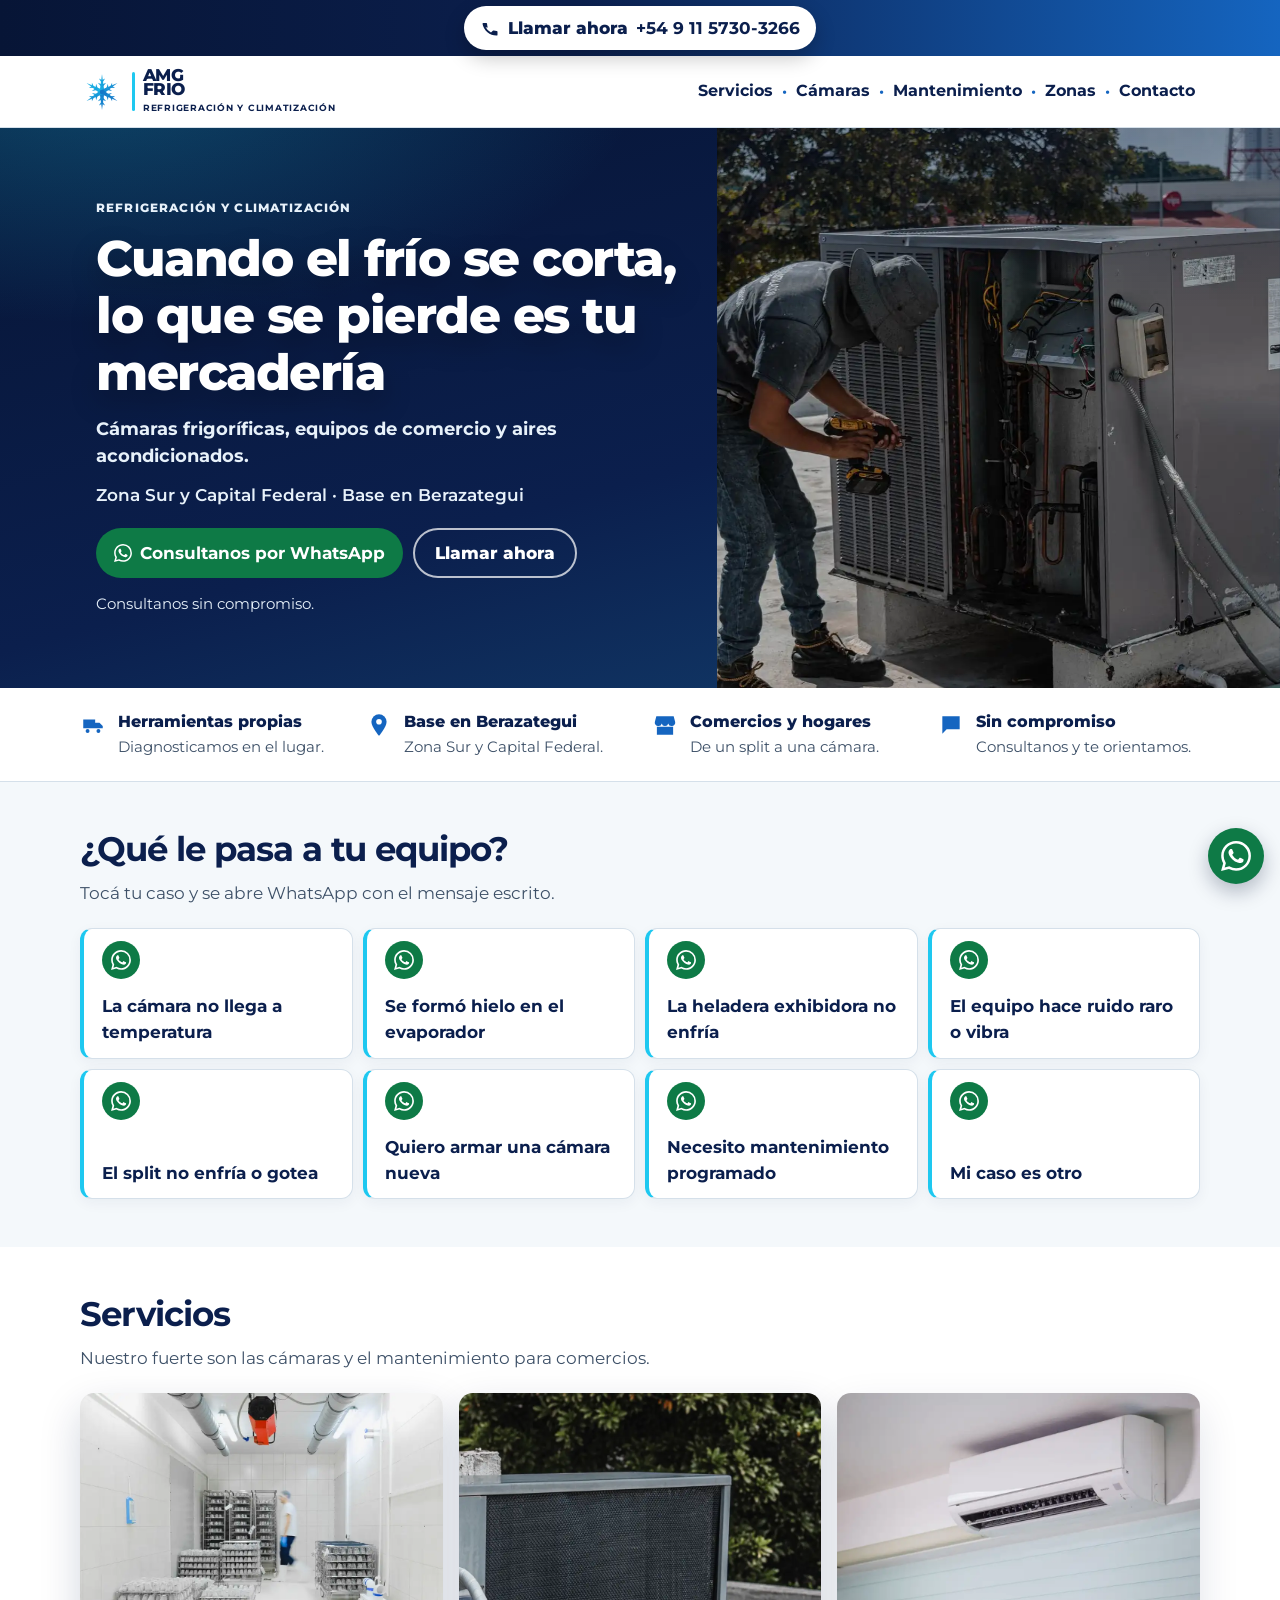
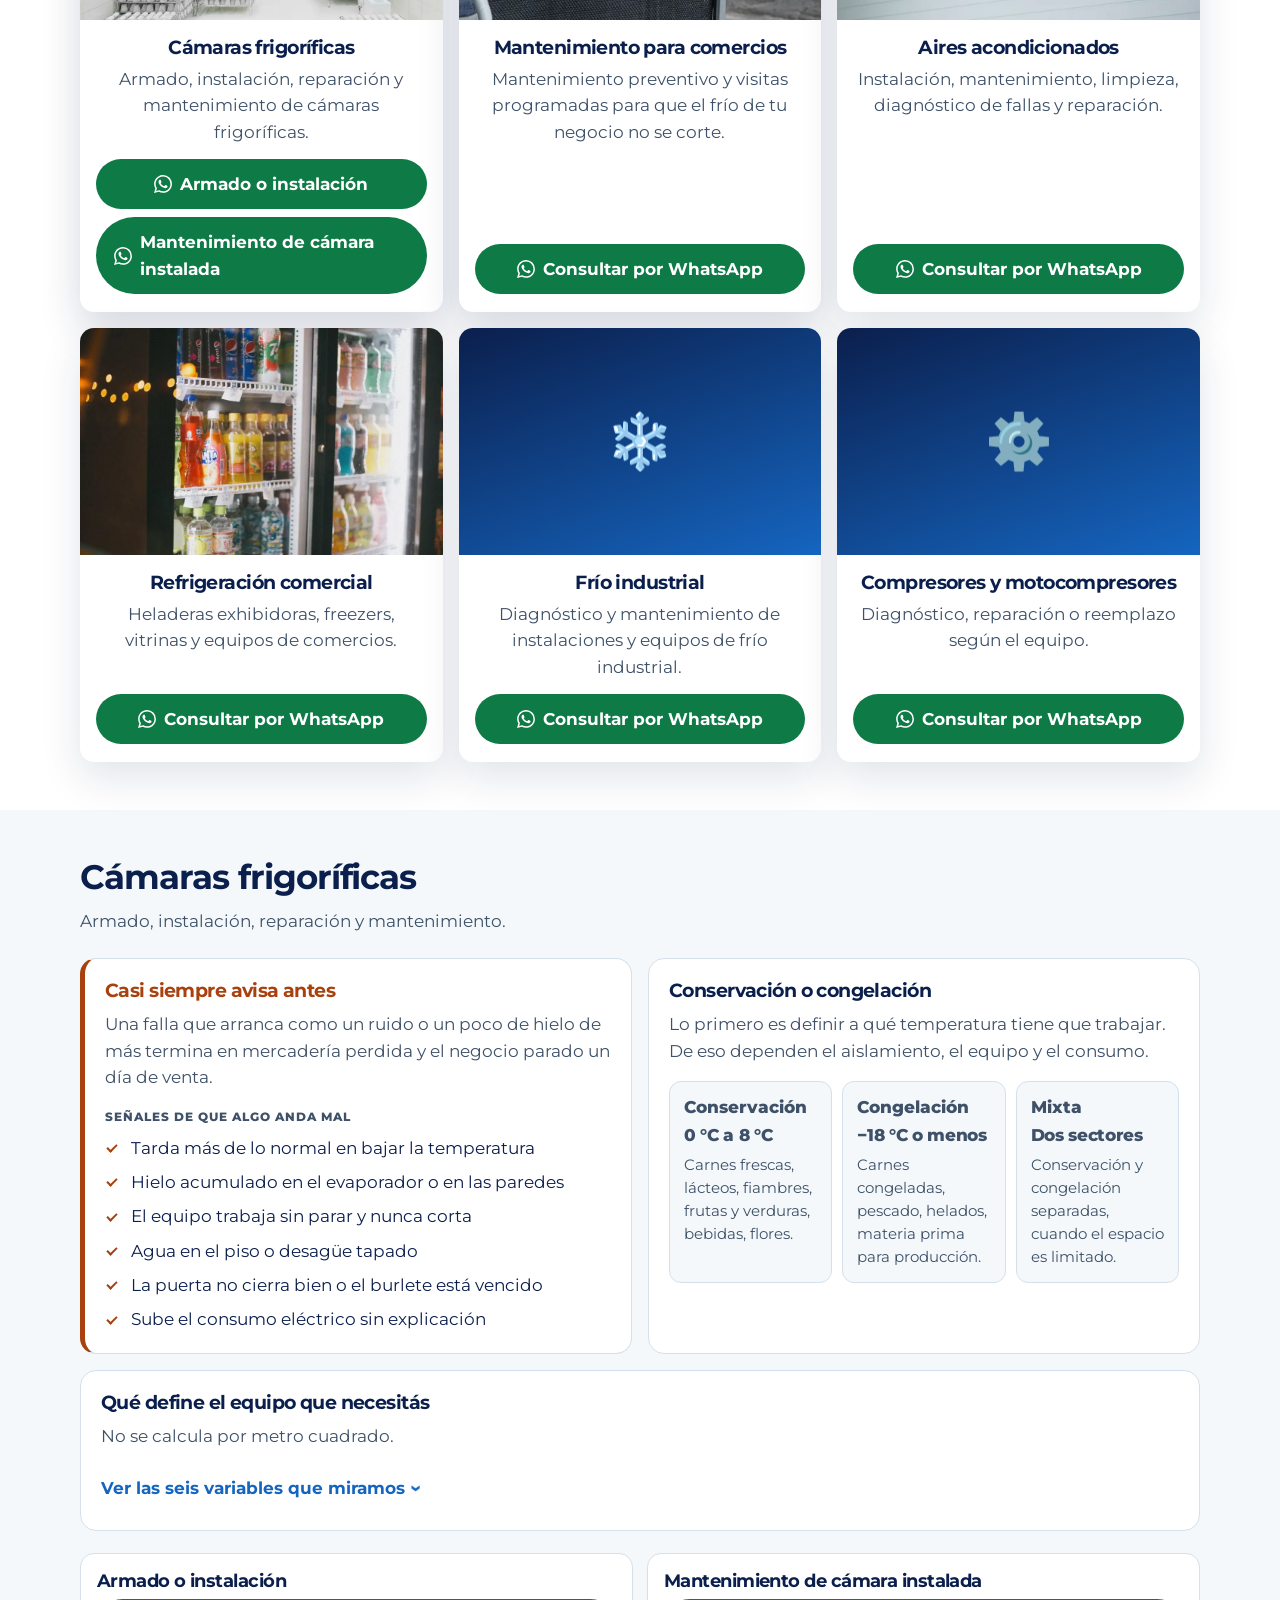
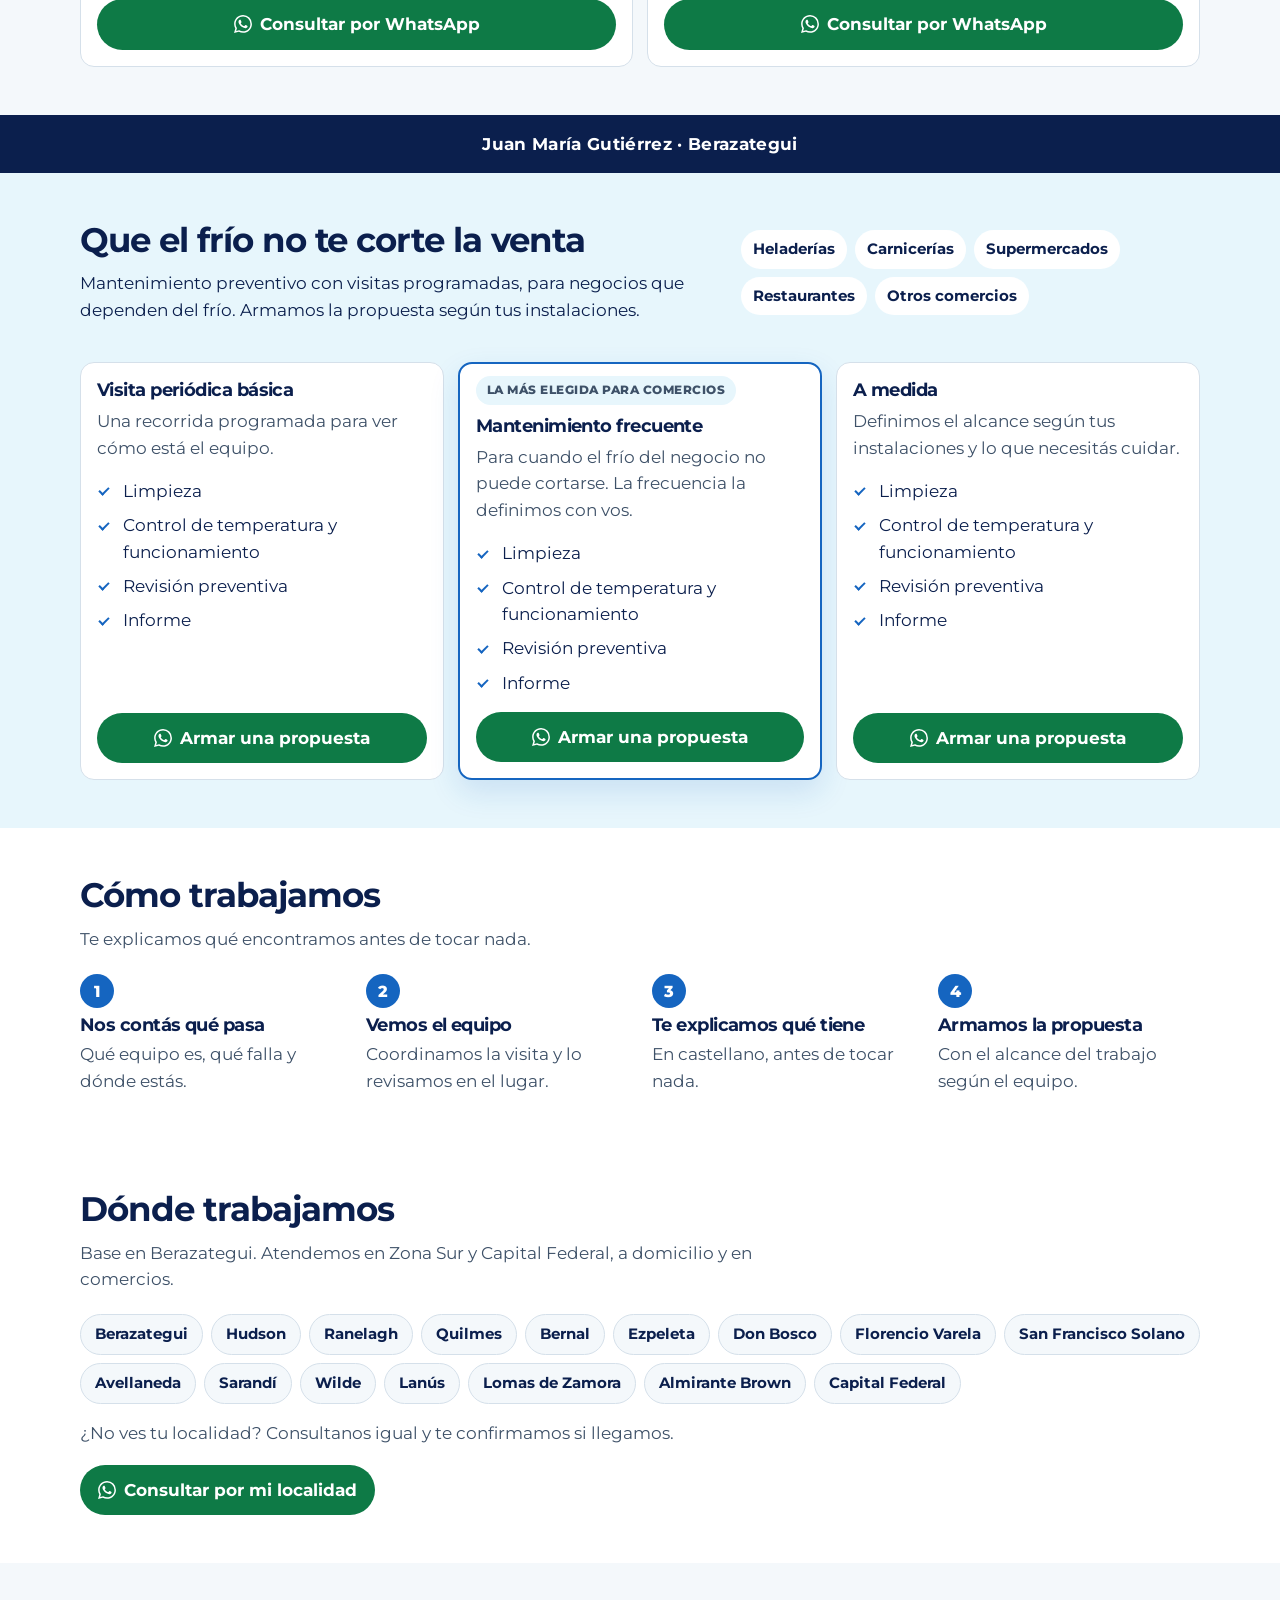
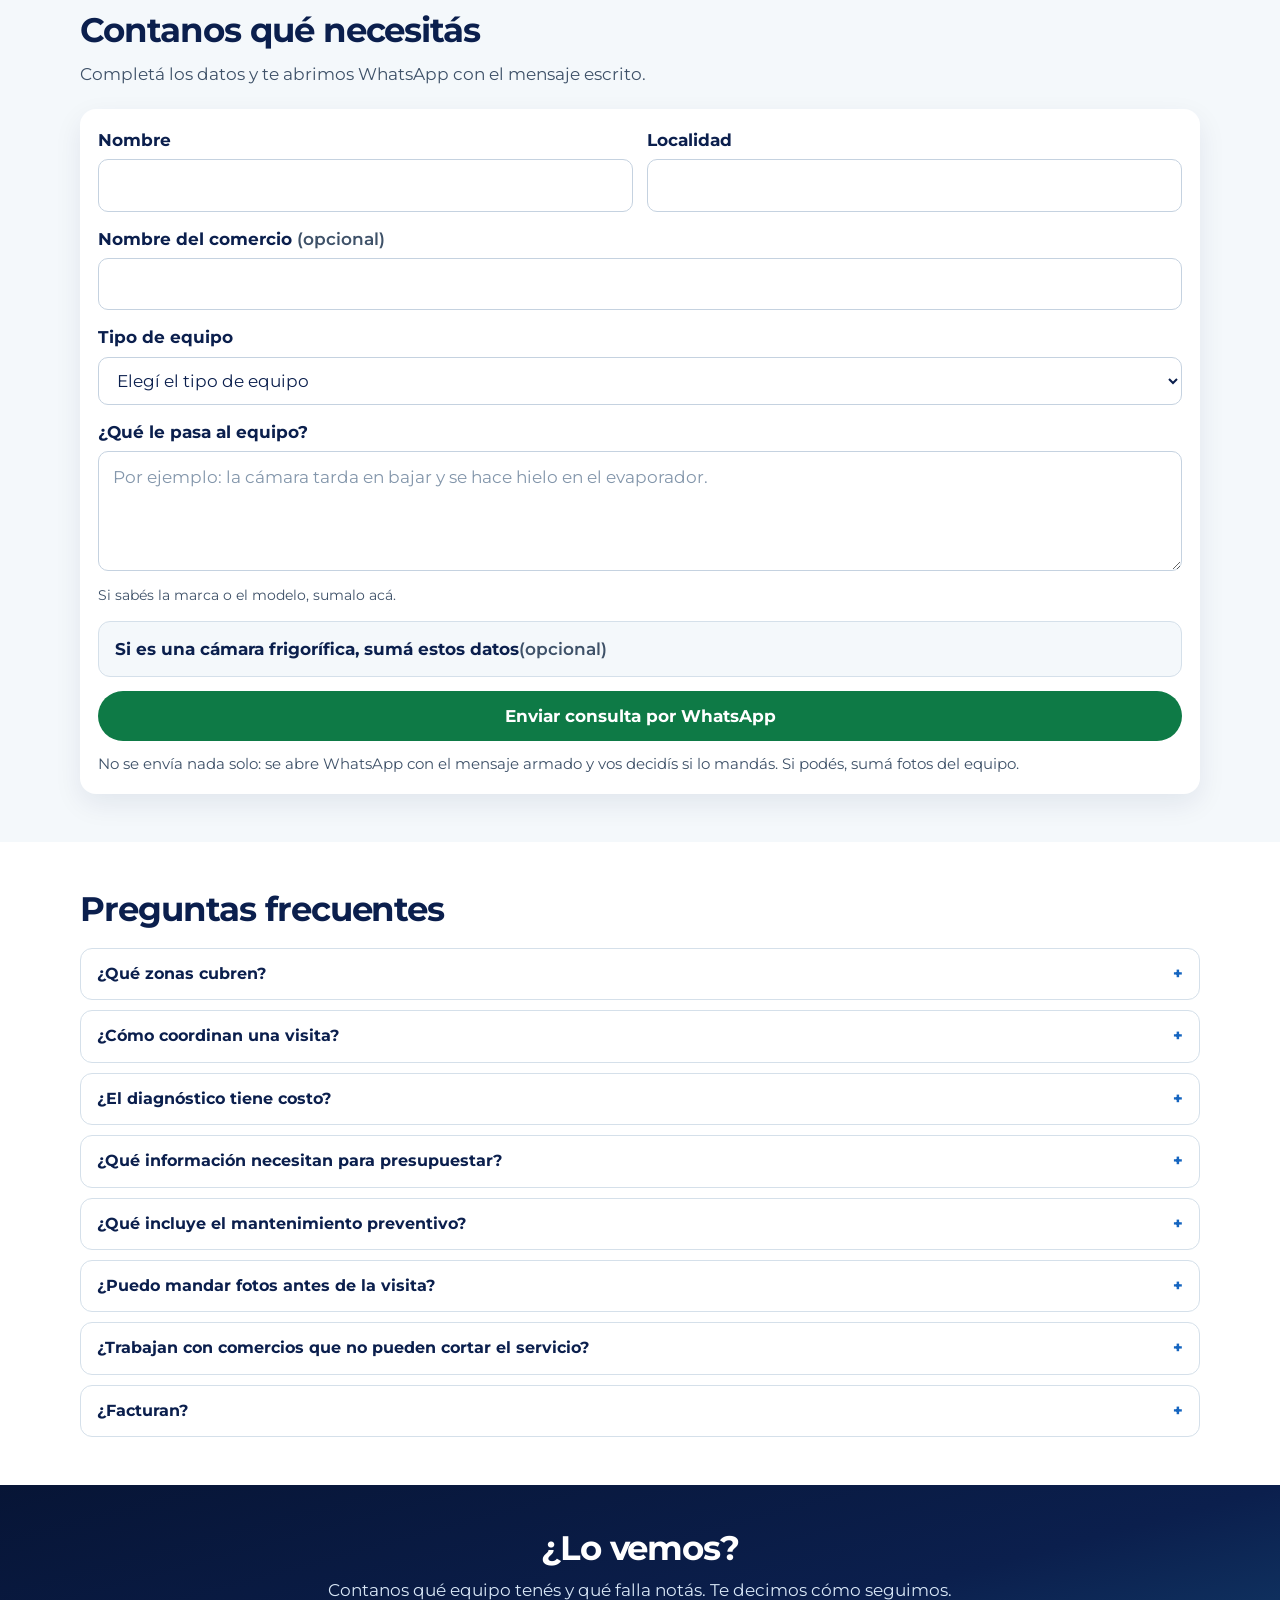
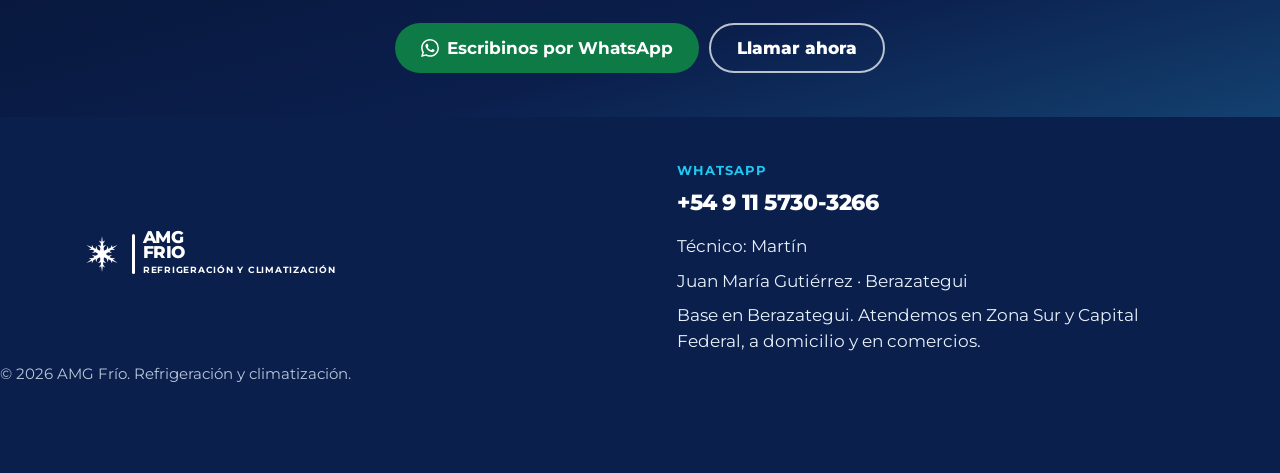
==== commit 60b04715: "AMG Frío: aligerar el texto, sumar transiciones y dejar el píxel listo Menos texto: - El copy visibl" ====
--- a/index.html
+++ b/index.html
@@ -164,7 +164,15 @@
   background: #fff;
   border-bottom: 1px solid var(--line);
   height: var(--header-h);
-}
+  transition: height 0.3s var(--salida, ease), box-shadow 0.3s ease;
+}
+/* Se achica apenas se baja, para dar aire al contenido. */
+.site-header.is-stuck {
+  height: 58px;
+  box-shadow: 0 6px 22px rgba(11, 31, 77, 0.1);
+}
+.brand__mark { transition: width 0.3s var(--salida, ease), height 0.3s var(--salida, ease); }
+.site-header.is-stuck .brand__mark { width: 34px; height: 34px; }
 
 .site-header__inner {
   height: 100%;
@@ -252,7 +260,8 @@
   position: absolute;
   left: 0;
   right: 0;
-  top: var(--header-h);
+  /* 100% y no --header-h: el encabezado se achica al bajar. */
+  top: 100%;
   background: #fff;
   border-bottom: 1px solid var(--line);
   padding: 8px 16px 16px;
@@ -260,7 +269,7 @@
   max-height: calc(100dvh - var(--header-h) - var(--callbar-h));
   overflow-y: auto;
 }
-.site-nav.is-open { display: block; }
+.site-nav.is-open { display: block; animation: entra 0.28s var(--salida) both; }
 .site-nav a {
   display: block;
   padding: 14px 8px;
@@ -334,6 +343,9 @@
   position: relative;
   height: 230px;
   background: #12315f;
+  /* La animación de entrada agranda la imagen un 7 %: se recorta acá
+     para que no empuje el ancho de la página. */
+  overflow: hidden;
 }
 .hero__media img {
   width: 100%;
@@ -848,12 +860,94 @@
 
 section, .address-bar { scroll-margin-top: 140px; }
 
-.reveal {
+/* ---- Entradas y transiciones ---- */
+/* Curva propia: arranca rápido y frena suave. */
+:root { --salida: cubic-bezier(0.22, 0.75, 0.3, 1); }
+
+/* El selector va repetido a propósito: así gana en especificidad a las reglas
+   de hover de más abajo, que si no le pisarían el transition con su shorthand.
+   Apenas termina la entrada, el JS saca las clases y el hover queda ágil. */
+.reveal.reveal,
+.rise.rise {
   opacity: 0;
-  transform: translateY(18px);
-  transition: opacity 0.55s ease, transform 0.55s ease;
-}
-.reveal.is-in { opacity: 1; transform: none; }
+  transform: translateY(22px);
+  transition:
+    opacity 0.6s var(--salida),
+    transform 0.6s var(--salida);
+}
+/* Los hijos de una grilla entran uno detrás de otro. --i lo pone el JS. */
+.rise.rise { transition-delay: calc(var(--i, 0) * 70ms); }
+.reveal.reveal.is-in,
+.rise.rise.is-in { opacity: 1; transform: none; }
+
+/* Entrada del inicio, al cargar */
+@keyframes entra {
+  from { opacity: 0; transform: translateY(18px); }
+  to { opacity: 1; transform: none; }
+}
+@keyframes acerca {
+  from { transform: scale(1.07); }
+  to { transform: scale(1); }
+}
+.hero__copy > * { animation: entra 0.7s var(--salida) both; }
+.hero__eyebrow { animation-delay: 0.05s; }
+.hero h1 { animation-delay: 0.12s; }
+.hero__lead { animation-delay: 0.2s; }
+.hero__zone { animation-delay: 0.28s; }
+.hero__actions { animation-delay: 0.36s; }
+.hero__note { animation-delay: 0.44s; }
+.hero__media img { animation: acerca 1.5s var(--salida) both; }
+
+/* Levantar al pasar el mouse. Va después de .rise para ganarle en el orden. */
+.card,
+.triage__item,
+.plan,
+.choice,
+.panel,
+.zonas__list li {
+  transition:
+    transform 0.25s var(--salida),
+    box-shadow 0.25s var(--salida),
+    border-color 0.25s var(--salida),
+    background-color 0.25s var(--salida);
+}
+@media (hover: hover) {
+  .card:hover { transform: translateY(-5px); box-shadow: 0 24px 52px rgba(11, 31, 77, 0.2); }
+  .triage__item:hover { transform: translateY(-3px); box-shadow: 0 12px 26px rgba(11, 31, 77, 0.12); }
+  .plan:hover, .choice:hover, .panel:hover { transform: translateY(-3px); }
+  .zonas__list li:hover { background: var(--ice); border-color: var(--cyan); }
+  .btn-wa, .btn-call, .call-now { transition: transform 0.18s var(--salida), background-color 0.2s ease, color 0.2s ease; }
+  .btn-wa:hover, .btn-call:hover, .call-now:hover { transform: translateY(-2px); }
+}
+.btn-wa:active, .btn-call:active, .call-now:active, .triage__item:active { transform: translateY(1px); }
+
+/* Acordeón: la altura la anima el JS, acá va la curva. */
+.acc__panel { transition: height 0.32s var(--salida); }
+.acc__panel.is-moving { overflow: hidden; }
+
+/* Bloques desplegables «Ver más» */
+.more { margin-top: 16px; }
+.more summary {
+  display: inline-flex;
+  align-items: center;
+  gap: 8px;
+  min-height: 44px;
+  cursor: pointer;
+  font-weight: 700;
+  color: var(--blue);
+  list-style: none;
+}
+.more summary::-webkit-details-marker { display: none; }
+.more summary::after {
+  content: "›";
+  font-size: 1.3rem;
+  line-height: 1;
+  transform: rotate(90deg);
+  transition: transform 0.25s var(--salida);
+}
+.more[open] summary::after { transform: rotate(-90deg); }
+.more[open] .more__body { animation: entra 0.35s var(--salida) both; }
+.more__body { padding-top: 4px; }
 
 .carousel__viewport { outline: none; }
 .carousel__slide h3 { margin: 0 0 12px; }
@@ -983,9 +1077,24 @@
     border: 0;
     padding: 8px 5px;
     font-size: 0.97rem;
-    box-shadow: inset 0 -2px 0 transparent;
-  }
-  .site-nav a[aria-current] { box-shadow: inset 0 -2px 0 var(--blue); }
+    position: relative;
+  }
+  /* Subrayado que se despliega desde la izquierda */
+  .site-nav a::after {
+    content: "";
+    position: absolute;
+    left: 5px;
+    right: 5px;
+    bottom: 2px;
+    height: 2px;
+    border-radius: 2px;
+    background: var(--blue);
+    transform: scaleX(0);
+    transform-origin: left;
+    transition: transform 0.3s var(--salida);
+  }
+  .site-nav a:hover::after,
+  .site-nav a[aria-current]::after { transform: scaleX(1); }
   .nav-dot {
     display: inline;
     color: var(--blue);
@@ -1026,9 +1135,38 @@
   .cards { grid-template-columns: repeat(3, 1fr); }
 }
 
+/* Quien pidió menos movimiento en su sistema no ve ninguna animación. */
 @media (prefers-reduced-motion: reduce) {
   html { scroll-behavior: auto; }
-  .reveal { opacity: 1; transform: none; transition: none; }
+  .reveal.reveal,
+  .rise.rise {
+    opacity: 1;
+    transform: none;
+    transition: none;
+  }
+  .hero__copy > *,
+  .hero__media img,
+  .site-nav.is-open,
+  .more[open] .more__body { animation: none; }
+  .site-header,
+  .brand__mark,
+  .acc__panel,
+  .card,
+  .triage__item,
+  .plan,
+  .choice,
+  .panel,
+  .zonas__list li,
+  .site-nav a::after,
+  .more summary::after { transition: none; }
+  .card:hover,
+  .triage__item:hover,
+  .plan:hover,
+  .choice:hover,
+  .panel:hover,
+  .btn-wa:hover,
+  .btn-call:hover,
+  .call-now:hover { transform: none; }
 }
 
 </style>
@@ -1158,10 +1296,10 @@
     <section class="hero" id="inicio">
       <div class="hero__inner">
         <div class="hero__copy">
-          <p class="hero__eyebrow">Refrigeración y climatización · Zona Sur y Capital Federal</p>
-          <h1>Cuando el frío se corta, el problema no es el equipo: es tu mercadería</h1>
-          <p class="hero__lead">Armamos, reparamos y mantenemos cámaras frigoríficas, heladeras comerciales y aires acondicionados. Vamos con movilidad y herramientas propias.</p>
-          <p class="hero__zone" data-field="zonas">Base en Berazategui. Atendemos en Zona Sur y Capital Federal, a domicilio y en comercios.</p>
+          <p class="hero__eyebrow">Refrigeración y climatización</p>
+          <h1>Cuando el frío se corta, lo que se pierde es tu mercadería</h1>
+          <p class="hero__lead">Cámaras frigoríficas, equipos de comercio y aires acondicionados.</p>
+          <p class="hero__zone">Zona Sur y Capital Federal · Base en Berazategui</p>
           <div class="hero__actions">
             <a class="btn-wa" data-wa="hero" href="https://wa.me/5491157303266">
               <svg viewBox="0 0 24 24" width="18" height="18" aria-hidden="true" focusable="false"><path fill="currentColor" d="M17.472 14.382c-.297-.149-1.758-.867-2.03-.967-.273-.099-.471-.148-.67.15-.197.297-.767.966-.94 1.164-.173.199-.347.223-.644.075-.297-.15-1.255-.463-2.39-1.475-.883-.788-1.48-1.761-1.653-2.059-.173-.297-.018-.458.13-.606.134-.133.298-.347.446-.52.149-.174.198-.298.298-.497.099-.198.05-.371-.025-.52-.075-.149-.669-1.612-.916-2.207-.242-.579-.487-.5-.669-.51-.173-.008-.371-.01-.57-.01-.198 0-.52.074-.792.372-.272.297-1.04 1.016-1.04 2.479 0 1.462 1.065 2.875 1.213 3.074.149.198 2.096 3.2 5.077 4.487.709.306 1.262.489 1.694.625.712.227 1.36.195 1.871.118.571-.085 1.758-.719 2.006-1.413.248-.694.248-1.289.173-1.413-.074-.124-.272-.198-.57-.347m-5.421 7.403h-.004a9.87 9.87 0 0 1-5.031-1.378l-.361-.214-3.741.982.998-3.648-.235-.374a9.86 9.86 0 0 1-1.51-5.26c.001-5.45 4.436-9.884 9.888-9.884 2.64 0 5.122 1.03 6.988 2.898a9.825 9.825 0 0 1 2.893 6.994c-.003 5.45-4.435 9.884-9.885 9.884m8.413-18.297A11.815 11.815 0 0 0 12.05 0C5.495 0 .16 5.335.157 11.892c0 2.096.547 4.142 1.588 5.945L.057 24l6.305-1.654a11.882 11.882 0 0 0 5.683 1.448h.005c6.554 0 11.89-5.335 11.893-11.893a11.821 11.821 0 0 0-3.48-8.413z"/></svg>
@@ -1169,7 +1307,7 @@
             </a>
             <a class="btn-call" data-tel href="tel:+5491157303266">Llamar ahora</a>
           </div>
-          <p class="hero__note">Contanos qué equipo tenés y qué falla notás. Te decimos cómo seguimos, sin compromiso.</p>
+          <p class="hero__note">Consultanos sin compromiso.</p>
         </div>
         <div class="hero__media">
           <img src="[data-uri]" alt="Técnico revisando la unidad exterior de un equipo de refrigeración" width="1400" height="1050" fetchpriority="high" decoding="async">
@@ -1186,7 +1324,7 @@
     <section class="section triage" id="diagnostico">
       <div class="wrap">
         <h2 id="diagnostico-titulo">¿Qué le pasa a tu equipo?</h2>
-        <p class="lead" id="diagnostico-bajada">Tocá lo que más se parezca a tu caso y se abre WhatsApp con el mensaje ya armado.</p>
+        <p class="lead" id="diagnostico-bajada">Tocá tu caso y se abre WhatsApp con el mensaje escrito.</p>
         <div id="triage-grid" class="triage__grid"></div>
       </div>
     </section>
@@ -1194,7 +1332,7 @@
     <section class="section" id="servicios">
       <div class="wrap">
         <h2>Servicios</h2>
-        <p class="lead">El fuerte de AMG Frío son las cámaras frigoríficas y el mantenimiento para comercios. También hacemos instalación y reparación de aires acondicionados, refrigeración comercial, frío industrial y compresores.</p>
+        <p class="lead">Nuestro fuerte son las cámaras y el mantenimiento para comercios.</p>
         <div id="service-grid" class="cards"></div>
       </div>
     </section>
@@ -1222,8 +1360,13 @@
         <article class="panel panel--wide">
           <h3 id="camaras-dim-titulo">Qué define el equipo que necesitás</h3>
           <p id="camaras-dim-texto"></p>
-          <ul id="camaras-dim-items" class="ticks ticks--two"></ul>
-          <p class="panel__note" id="camaras-dim-cierre"></p>
+          <details class="more">
+            <summary id="camaras-dim-resumen">Ver las seis variables que miramos</summary>
+            <div class="more__body">
+              <ul id="camaras-dim-items" class="ticks ticks--two"></ul>
+              <p class="panel__note" id="camaras-dim-cierre"></p>
+            </div>
+          </details>
         </article>
 
         <div id="camaras-acciones" class="choices"></div>
@@ -1235,9 +1378,8 @@
     <section class="section care" id="mantenimiento">
       <div class="wrap care__grid">
         <div>
-          <h2>Cuidá tus equipos y la continuidad de tu negocio</h2>
-          <p>Consultanos por mantenimiento preventivo de heladeras comerciales, cámaras frigoríficas y equipos de refrigeración. Armamos una propuesta según tus instalaciones y necesidades.</p>
-          <p>Coordinamos visitas programadas para heladerías, carnicerías, supermercados, restaurantes y otros negocios que dependen del frío.</p>
+          <h2>Que el frío no te corte la venta</h2>
+          <p>Mantenimiento preventivo con visitas programadas, para negocios que dependen del frío. Armamos la propuesta según tus instalaciones.</p>
         </div>
         <div>
           <ul class="chips">
@@ -1257,7 +1399,7 @@
     <section class="section steps" id="como-trabajamos">
       <div class="wrap">
         <h2>Cómo trabajamos</h2>
-        <p class="lead">Sin vueltas y sin sorpresas: te explicamos qué encontramos antes de tocar nada.</p>
+        <p class="lead">Te explicamos qué encontramos antes de tocar nada.</p>
         <ol id="steps-list" class="steps__list"></ol>
       </div>
     </section>
@@ -1296,7 +1438,7 @@
     <section class="section" id="contacto">
       <div class="wrap">
         <h2>Contanos qué necesitás</h2>
-        <p class="lead">Completá los datos y te abrimos WhatsApp con el mensaje ya escrito. Cuanto más nos cuentes, más rápido podemos ayudarte.</p>
+        <p class="lead">Completá los datos y te abrimos WhatsApp con el mensaje escrito.</p>
         <form id="consulta-form" class="contact-card" novalidate>
           <div class="form-grid">
             <div class="form-row">
@@ -1511,6 +1653,13 @@
   technicianName: "Martín",
   whatsappNumber: "5491157303266",
   whatsappDisplay: "+54 9 11 5730-3266",
+
+  /* Píxel de Meta (Facebook e Instagram).
+     Vacío = no se carga nada y no se rastrea a nadie.
+     Para activarlo, pegá acá el ID numérico que da el Administrador de Eventos
+     de Meta (son 15 o 16 dígitos). Con el ID puesto, la página avisa a Meta
+     cuando alguien abre el sitio y cuando toca un botón de WhatsApp o llamar. */
+  metaPixelId: "",
   addressLine: "Juan María Gutiérrez · Berazategui",
   zonas: "Base en Berazategui. Atendemos en Zona Sur y Capital Federal, a domicilio y en comercios.",
 
@@ -1542,23 +1691,23 @@
   confianza: [
     {
       icono: "truck",
-      titulo: "Movilidad y herramientas propias",
-      detalle: "Vamos con el equipamiento para diagnosticar en el lugar."
+      titulo: "Herramientas propias",
+      detalle: "Diagnosticamos en el lugar."
     },
     {
       icono: "pin",
       titulo: "Base en Berazategui",
-      detalle: "Salimos a Zona Sur y Capital Federal."
+      detalle: "Zona Sur y Capital Federal."
     },
     {
       icono: "store",
-      titulo: "Hogares, comercios y empresas",
-      detalle: "Desde un split hasta una cámara frigorífica."
+      titulo: "Comercios y hogares",
+      detalle: "De un split a una cámara."
     },
     {
       icono: "chat",
-      titulo: "Consulta sin compromiso",
-      detalle: "Escribinos y te decimos cómo seguimos, sin obligación."
+      titulo: "Sin compromiso",
+      detalle: "Consultanos y te orientamos."
     }
   ],
 
@@ -1566,7 +1715,7 @@
      síntoma ya escrito, así el cliente no tiene que redactar nada. */
   diagnostico: {
     titulo: "¿Qué le pasa a tu equipo?",
-    bajada: "Tocá lo que más se parezca a tu caso y se abre WhatsApp con el mensaje ya armado. Si no encaja ninguno, escribinos igual.",
+    bajada: "Tocá tu caso y se abre WhatsApp con el mensaje escrito.",
     items: [
       {
         etiqueta: "La cámara no llega a temperatura",
@@ -1608,19 +1757,19 @@
   pasos: [
     {
       titulo: "Nos contás qué pasa",
-      detalle: "Por WhatsApp o con el formulario: qué equipo es, qué falla notás y en qué localidad estás."
+      detalle: "Qué equipo es, qué falla y dónde estás."
     },
     {
       titulo: "Vemos el equipo",
-      detalle: "Coordinamos la visita para revisarlo en el lugar. Si podés, mandanos fotos del equipo y de la placa antes."
+      detalle: "Coordinamos la visita y lo revisamos en el lugar."
     },
     {
-      titulo: "Te explicamos qué encontramos",
-      detalle: "Te decimos qué tiene el equipo y qué hay que hacer, en castellano, antes de tocar nada."
+      titulo: "Te explicamos qué tiene",
+      detalle: "En castellano, antes de tocar nada."
     },
     {
       titulo: "Armamos la propuesta",
-      detalle: "Con el alcance del trabajo según el equipo y lo que necesites."
+      detalle: "Con el alcance del trabajo según el equipo."
     }
   ],
 
@@ -1628,10 +1777,10 @@
      Es información técnica general del rubro, no promesas del negocio. */
   camaras: {
     titulo: "Cámaras frigoríficas",
-    bajada: "Es el equipo que menos se mira y el que más caro sale cuando falla. Armado, instalación, reparación y mantenimiento.",
+    bajada: "Armado, instalación, reparación y mantenimiento.",
     porQue: {
-      titulo: "Por qué no conviene esperar",
-      texto: "Cuando una cámara deja de sostener la temperatura, el problema no es el equipo: es la mercadería adentro. Una falla que arranca como un ruido o un poco de hielo de más termina en pérdida de producto, cortes de servicio en pleno día de venta y problemas con la habilitación. Casi siempre avisa antes.",
+      titulo: "Casi siempre avisa antes",
+      texto: "Una falla que arranca como un ruido o un poco de hielo de más termina en mercadería perdida y el negocio parado un día de venta.",
       senales: [
         "Tarda más de lo normal en bajar la temperatura",
         "Hielo acumulado en el evaporador o en las paredes",
@@ -1643,7 +1792,7 @@
     },
     tipos: {
       titulo: "Conservación o congelación",
-      texto: "Antes de armar o cambiar una cámara, lo primero es definir a qué temperatura tiene que trabajar. De eso dependen el aislamiento, el equipo y lo que vas a gastar por mes en luz.",
+      texto: "Lo primero es definir a qué temperatura tiene que trabajar. De eso dependen el aislamiento, el equipo y el consumo.",
       items: [
         {
           titulo: "Conservación",
@@ -1664,7 +1813,8 @@
     },
     dimensionar: {
       titulo: "Qué define el equipo que necesitás",
-      texto: "No se calcula por metro cuadrado. Estas son las variables que miramos antes de pasarte una propuesta:",
+      texto: "No se calcula por metro cuadrado.",
+      resumen: "Ver las seis variables que miramos",
       items: [
         "Volumen real del recinto, en m³: el alto cuenta igual que el largo y el ancho",
         "Temperatura que tenés que sostener adentro",
@@ -2001,6 +2151,7 @@
     if (cam.dimensionar) {
       setText("camaras-dim-titulo", cam.dimensionar.titulo);
       setText("camaras-dim-texto", cam.dimensionar.texto);
+      setText("camaras-dim-resumen", cam.dimensionar.resumen);
       fill("camaras-dim-items", (cam.dimensionar.items || []).map(function (d) {
         return "<li>" + esc(d) + "</li>";
       }).join(""));
@@ -2234,19 +2385,66 @@
     show(0);
   }
 
-  if (!window.matchMedia("(prefers-reduced-motion: reduce)").matches && "IntersectionObserver" in window) {
+  var quieto = window.matchMedia("(prefers-reduced-motion: reduce)");
+
+  /* Entradas al hacer scroll. Los hijos de una grilla entran escalonados:
+     cada uno lleva --i y el CSS lo convierte en un retardo. */
+  if (!quieto.matches && "IntersectionObserver" in window) {
+    var GRILLAS = "#trust-list, #triage-grid, #service-grid, #propuestas, #steps-list, #zonas-list, .camaras__grid, .temps, .chips, .acc";
+
+    document.querySelectorAll(GRILLAS).forEach(function (grilla) {
+      var hijos = grilla.children;
+      for (var i = 0; i < hijos.length; i++) {
+        hijos[i].classList.add("rise");
+        hijos[i].style.setProperty("--i", Math.min(i, 8));
+      }
+    });
+
     var revealObserver = new IntersectionObserver(function (entries) {
       entries.forEach(function (entry) {
-        if (entry.isIntersecting) {
-          entry.target.classList.add("is-in");
-          revealObserver.unobserve(entry.target);
+        if (!entry.isIntersecting) return;
+        var el = entry.target;
+        el.classList.add("is-in");
+        revealObserver.unobserve(el);
+        /* Terminada la entrada sacamos las clases: dejan de pisar el
+           transition del hover, que si no quedaría lento y con retardo. */
+        if (el.classList.contains("rise")) {
+          var orden = parseInt(el.style.getPropertyValue("--i"), 10) || 0;
+          setTimeout(function () {
+            el.classList.remove("rise", "is-in");
+            el.style.removeProperty("--i");
+          }, 650 + orden * 70);
         }
       });
-    }, { threshold: 0.08 });
-    document.querySelectorAll("main .section").forEach(function (section) {
+    }, { threshold: 0.05, rootMargin: "0px 0px -40px 0px" });
+
+    document.querySelectorAll("main .section, .closer").forEach(function (section) {
       section.classList.add("reveal");
       revealObserver.observe(section);
     });
+    document.querySelectorAll(".rise").forEach(function (el) {
+      revealObserver.observe(el);
+    });
+  } else {
+    document.querySelectorAll(".rise, .reveal").forEach(function (el) {
+      el.classList.add("is-in");
+    });
+  }
+
+  /* El encabezado se achica apenas se baja, para dar aire. */
+  var header = document.querySelector(".site-header");
+  if (header) {
+    var ticking = false;
+    function marcarScroll() {
+      header.classList.toggle("is-stuck", window.scrollY > 40);
+      ticking = false;
+    }
+    window.addEventListener("scroll", function () {
+      if (ticking) return;
+      ticking = true;
+      window.requestAnimationFrame(marcarScroll);
+    }, { passive: true });
+    marcarScroll();
   }
 
   var reviews = document.getElementById("resenas");
@@ -2265,12 +2463,68 @@
     }
   }
 
+  /* Acordeón con apertura suave. El panel cerrado mantiene el atributo hidden
+     para que no lo lean los lectores de pantalla; la altura se anima a mano
+     porque no se puede hacer una transición desde hidden. */
+  /* Deja el panel como quedó: sin altura fija y, si corresponde, oculto.
+     Se llama al terminar la transición o por las dudas con un plazo, porque
+     si la transición no llega a arrancar transitionend nunca se dispara. */
+  function limpiarPanel(panel, ocultar) {
+    if (panel._fin) {
+      clearTimeout(panel._fin);
+      panel._fin = null;
+    }
+    panel.classList.remove("is-moving");
+    panel.style.height = "";
+    panel.style.overflow = "";
+    if (ocultar) panel.hidden = true;
+  }
+
+  function animarAlto(panel, desde, hasta, ocultarAlFinal) {
+    panel.classList.add("is-moving");
+    panel.style.overflow = "hidden";
+    panel.style.height = desde + "px";
+    /* Leer una medida obliga al navegador a aplicar la altura de arranque.
+       Sin esto agrupa los dos cambios y no hay transición que animar. */
+    void panel.offsetHeight;
+    panel.style.height = hasta + "px";
+
+    function fin(ev) {
+      if (ev && ev.propertyName !== "height") return;
+      panel.removeEventListener("transitionend", fin);
+      limpiarPanel(panel, ocultarAlFinal);
+    }
+    panel.addEventListener("transitionend", fin);
+    panel._fin = setTimeout(function () {
+      panel.removeEventListener("transitionend", fin);
+      limpiarPanel(panel, ocultarAlFinal);
+    }, 500);
+  }
+
+  function abrirPanel(panel) {
+    limpiarPanel(panel, false);
+    panel.hidden = false;
+    if (quieto.matches) return;
+    animarAlto(panel, 0, panel.scrollHeight, false);
+  }
+
+  function cerrarPanel(panel) {
+    limpiarPanel(panel, false);
+    if (quieto.matches) {
+      panel.hidden = true;
+      return;
+    }
+    animarAlto(panel, panel.scrollHeight, 0, true);
+  }
+
   document.querySelectorAll(".acc__btn").forEach(function (btn) {
     btn.addEventListener("click", function () {
       var panel = document.getElementById(btn.getAttribute("aria-controls"));
       var open = btn.getAttribute("aria-expanded") === "true";
       btn.setAttribute("aria-expanded", open ? "false" : "true");
-      if (panel) panel.hidden = open;
+      if (!panel) return;
+      if (open) cerrarPanel(panel);
+      else abrirPanel(panel);
     });
   });
 
@@ -2379,7 +2633,37 @@
         producto: (document.getElementById("producto") || {}).value || "",
         descripcion: values.descripcion
       });
+      if (window.fbq) window.fbq("track", "Lead");
       window.location.href = waLink(text);
+    });
+  }
+
+  /* Píxel de Meta.
+     Sin `metaPixelId` en config.js no se carga nada, no se pide ningún script
+     a Facebook y no se rastrea a nadie. Con el ID puesto, se avisa la visita
+     y cada clic en WhatsApp o en llamar. */
+  var pixelId = String(cfg.metaPixelId || "").replace(/\D/g, "");
+  if (pixelId) {
+    /* eslint-disable */
+    !function (f, b, e, v, n, t, s) {
+      if (f.fbq) return; n = f.fbq = function () {
+        n.callMethod ? n.callMethod.apply(n, arguments) : n.queue.push(arguments);
+      };
+      if (!f._fbq) f._fbq = n; n.push = n; n.loaded = !0; n.version = "2.0"; n.queue = [];
+      t = b.createElement(e); t.async = !0; t.src = v;
+      s = b.getElementsByTagName(e)[0]; s.parentNode.insertBefore(t, s);
+    }(window, document, "script", "https://connect.facebook.net/en_US/fbevents.js");
+    /* eslint-enable */
+    window.fbq("init", pixelId);
+    window.fbq("track", "PageView");
+
+    document.addEventListener("click", function (event) {
+      var link = event.target.closest && event.target.closest("a[href]");
+      if (!link || !window.fbq) return;
+      var href = link.getAttribute("href") || "";
+      if (href.indexOf("https://wa.me/") === 0 || href.indexOf("tel:") === 0) {
+        window.fbq("track", "Contact");
+      }
     });
   }
 })();
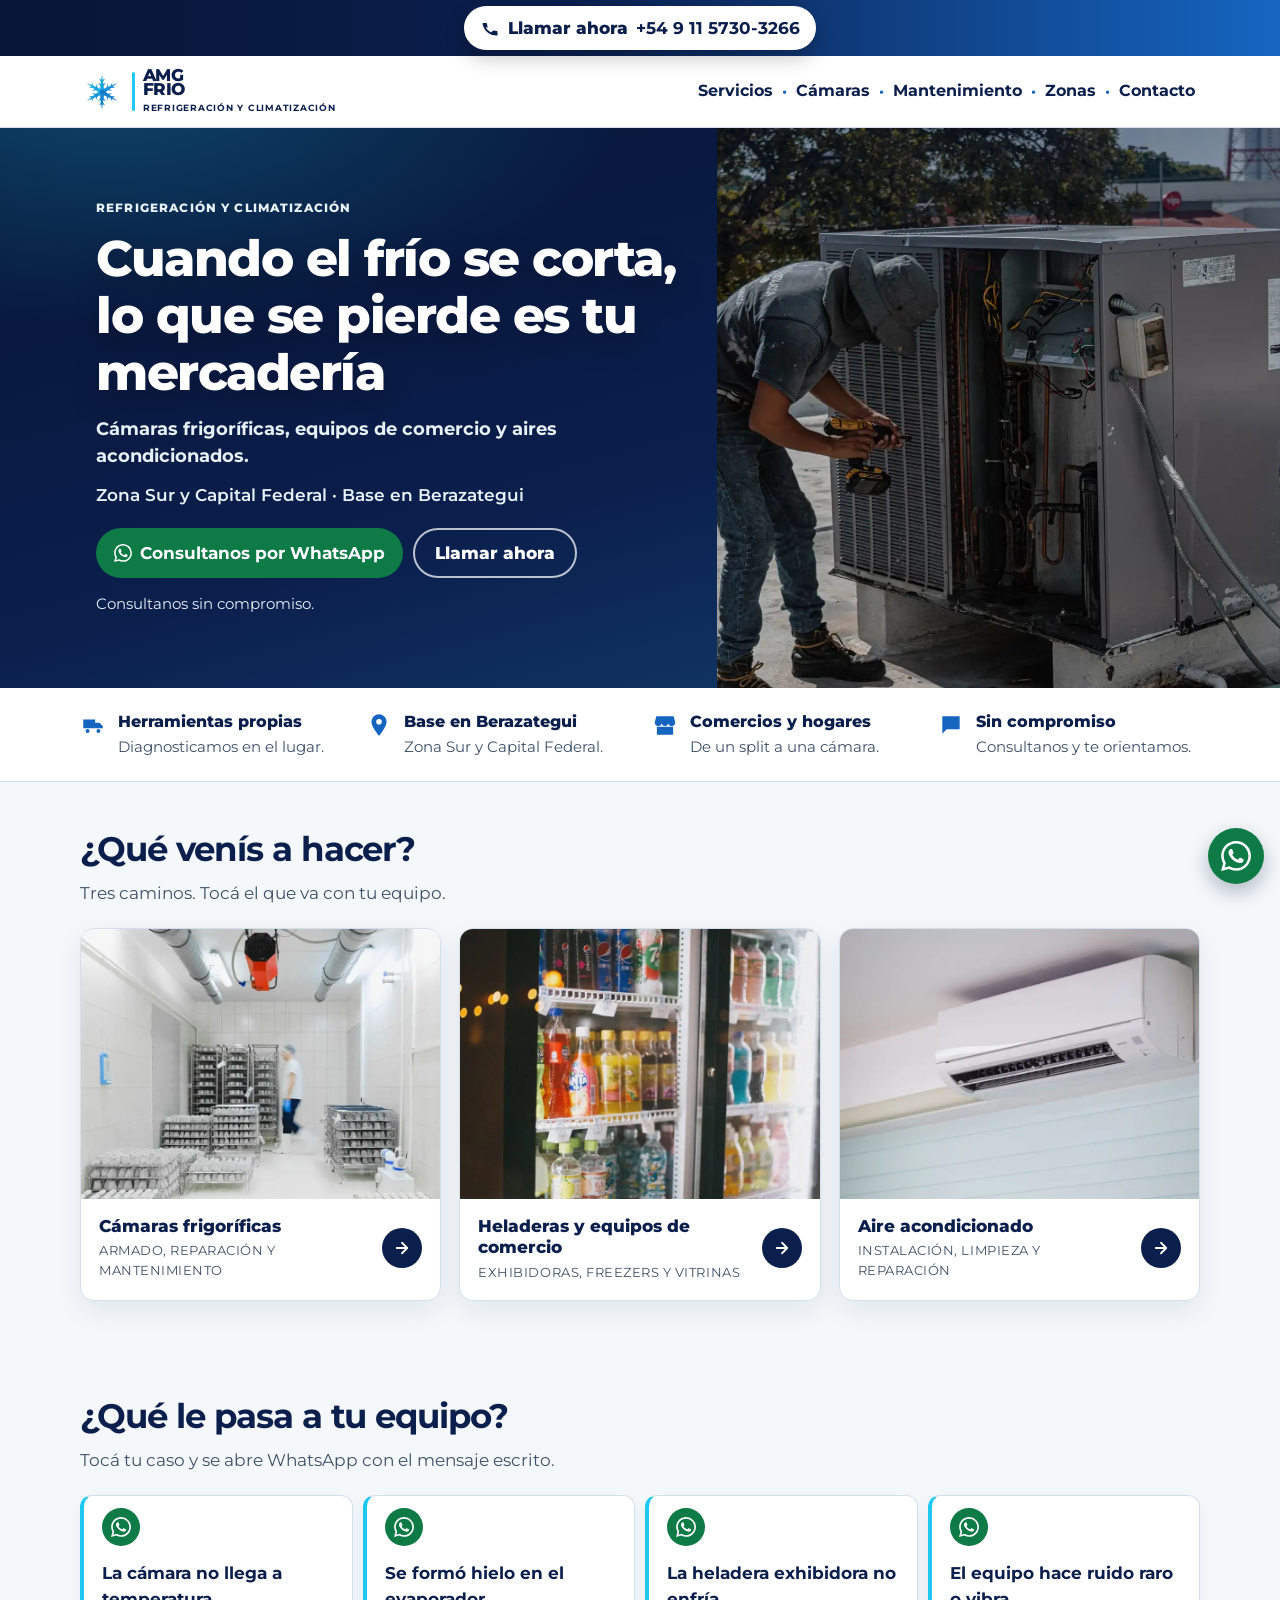
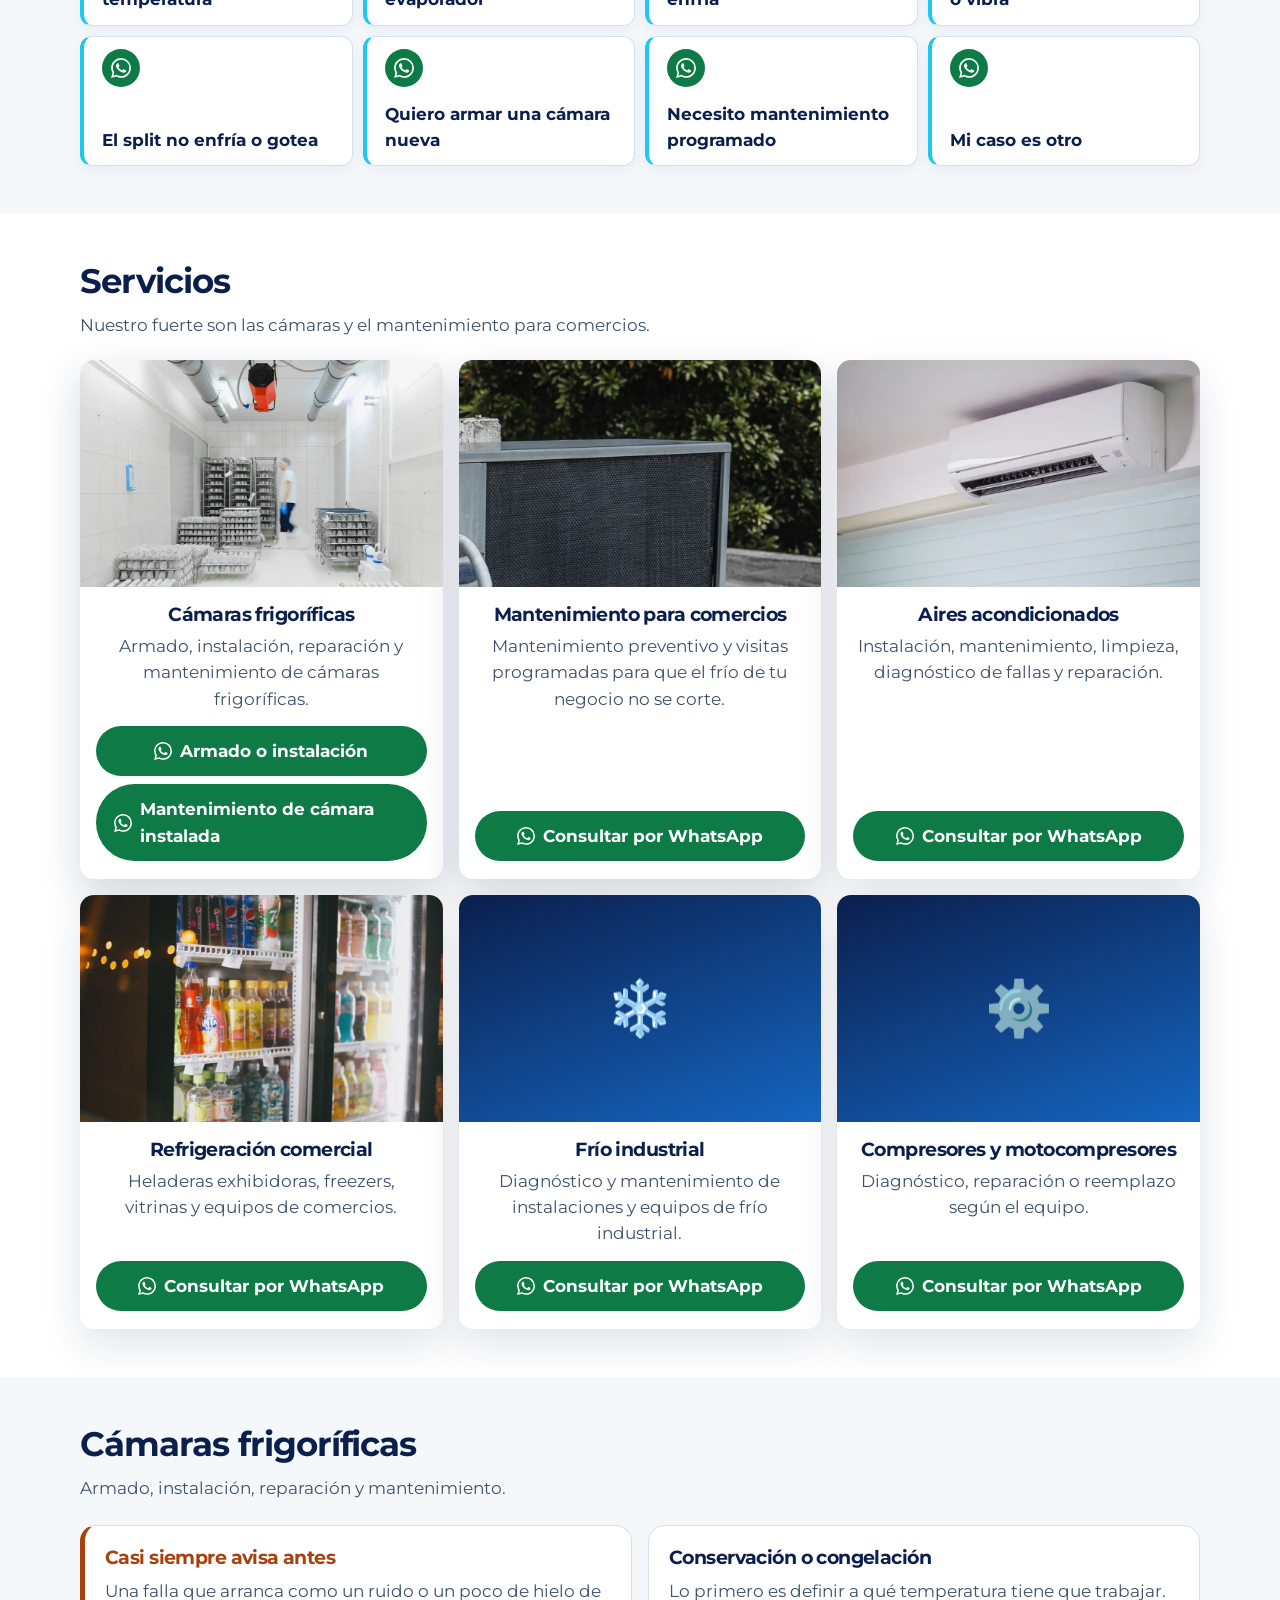
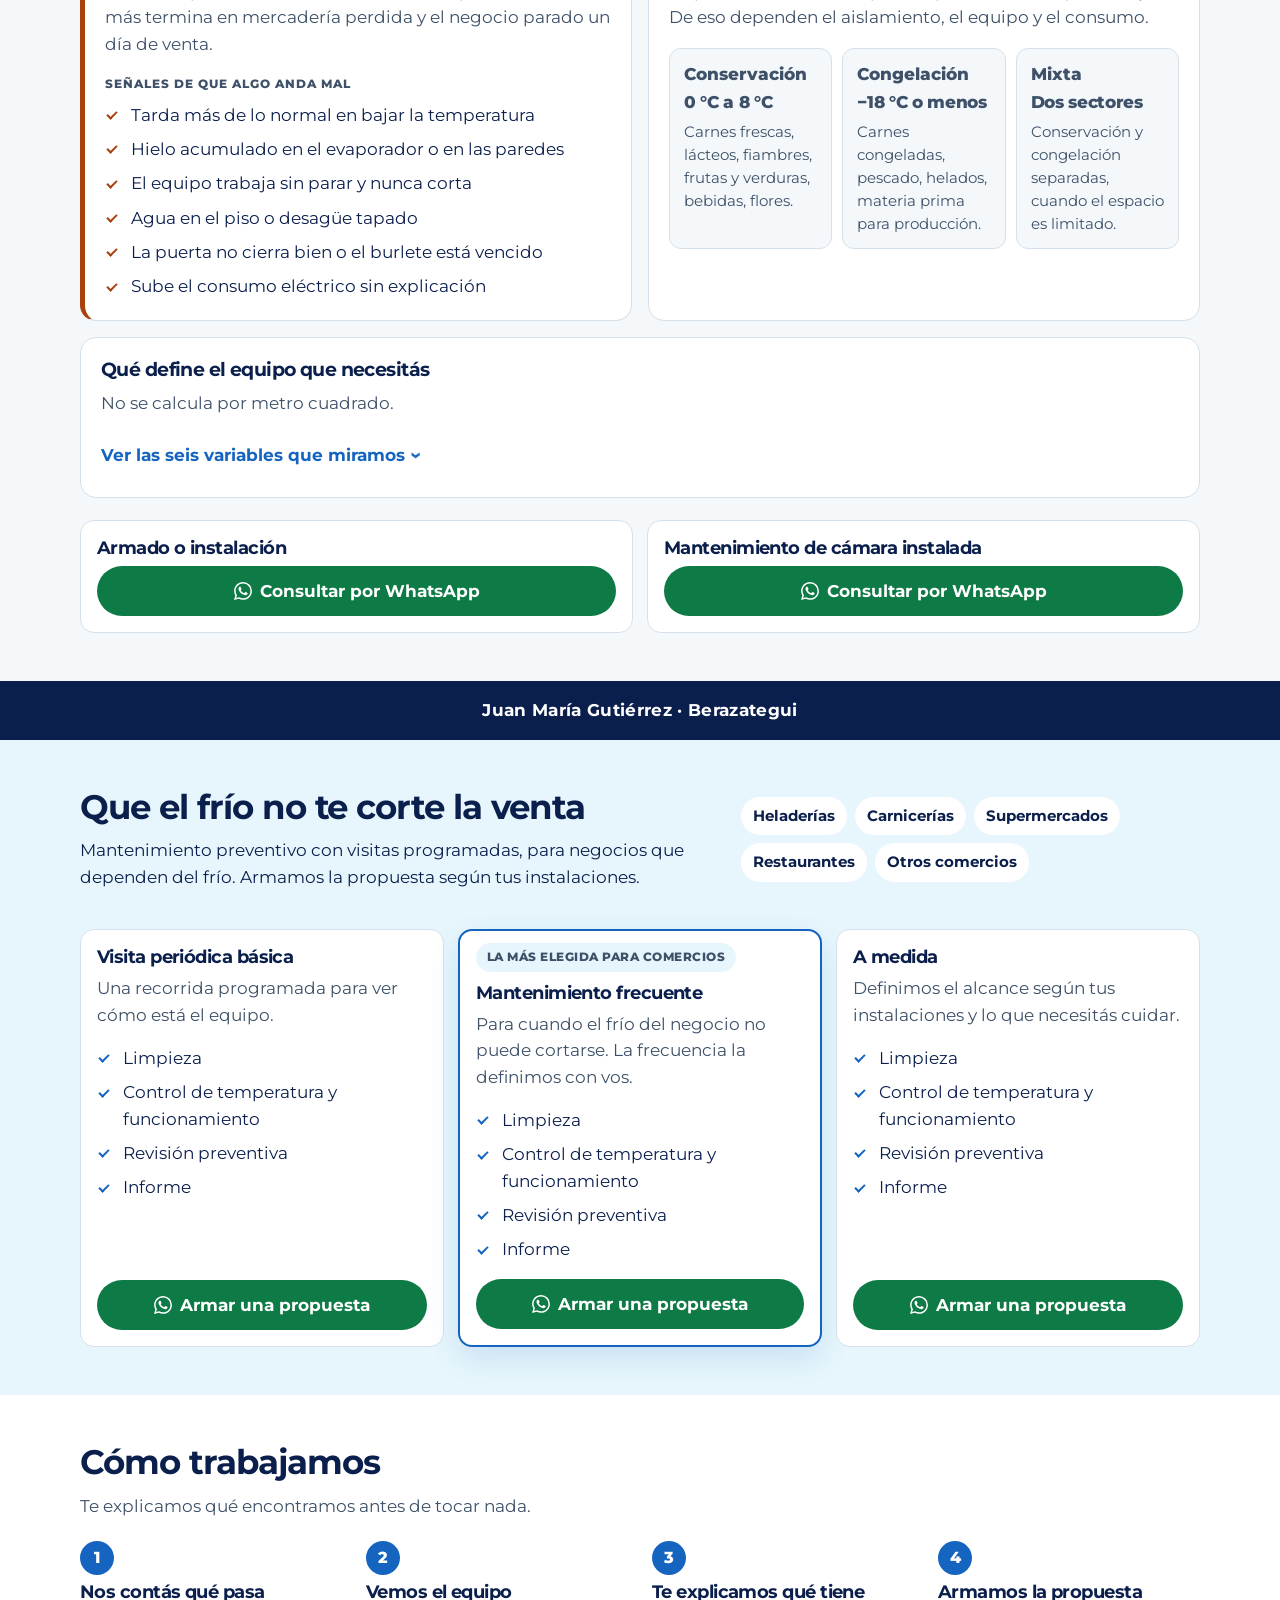
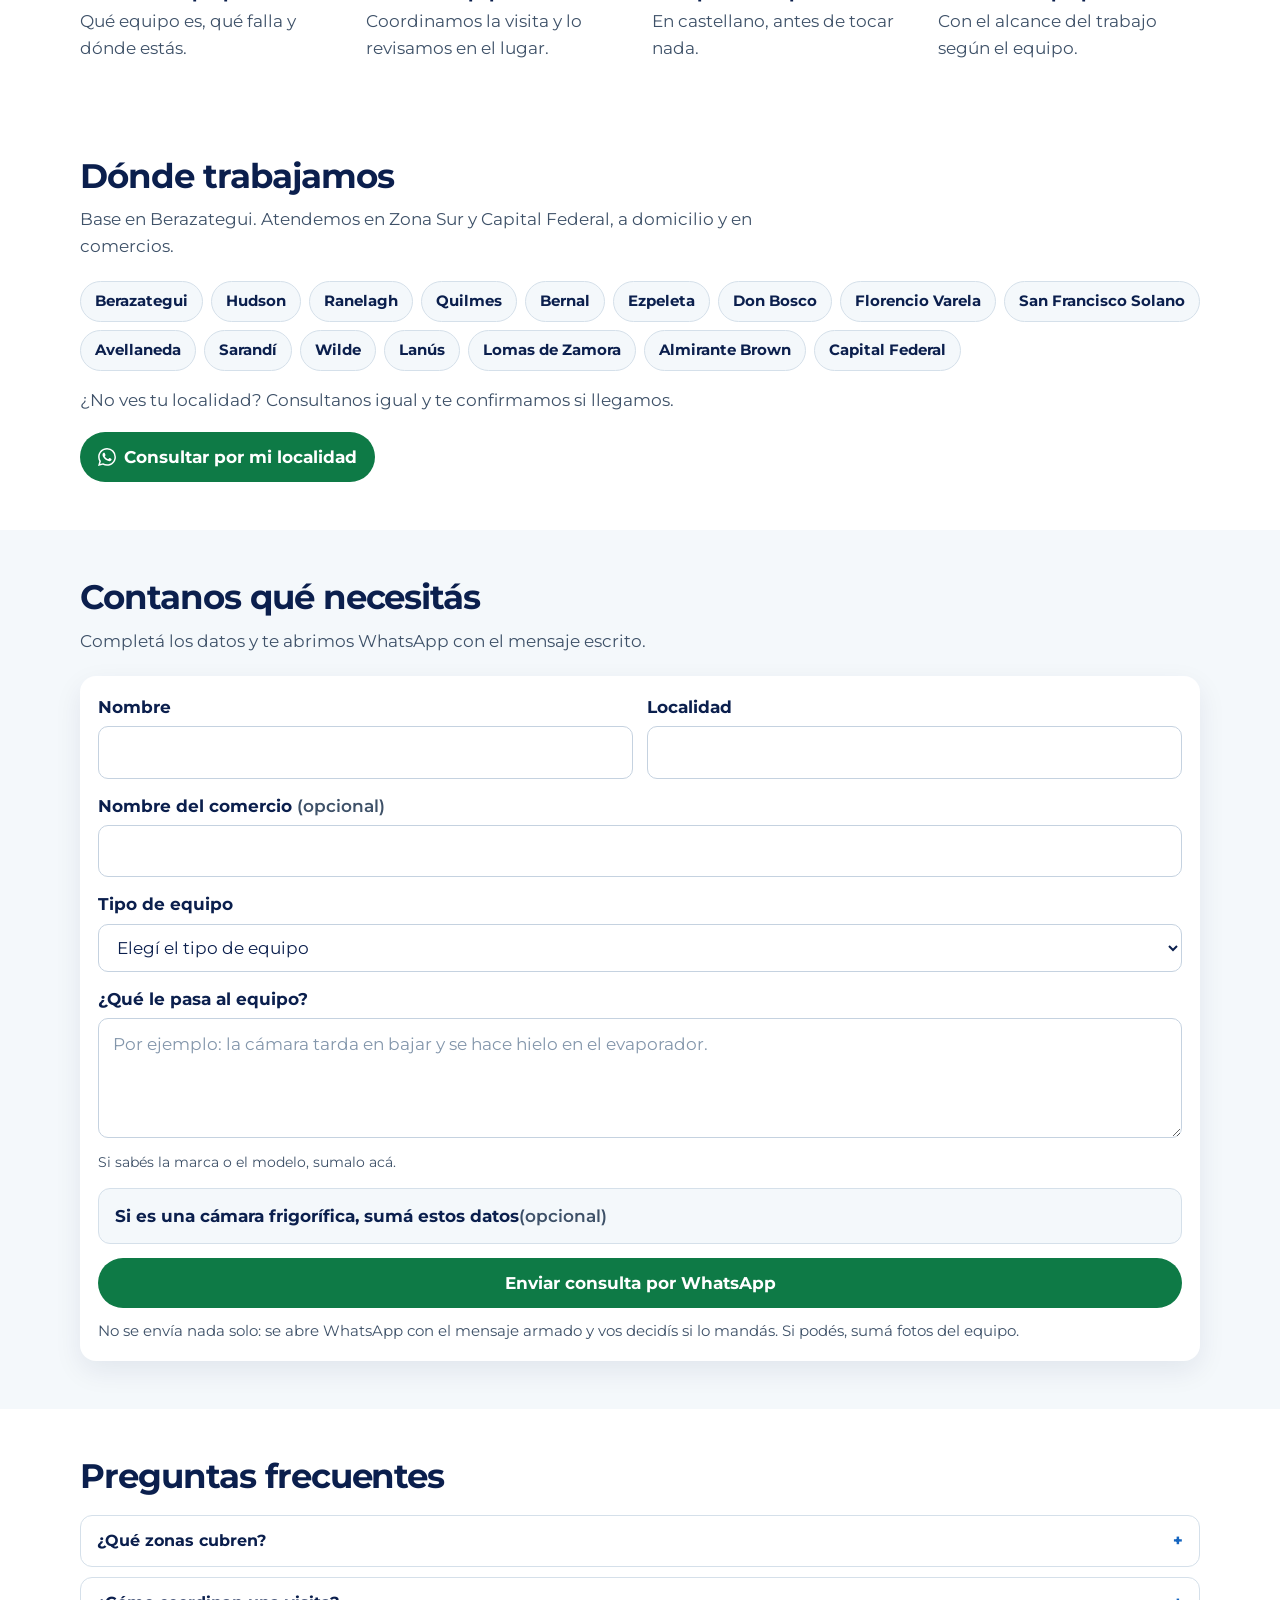
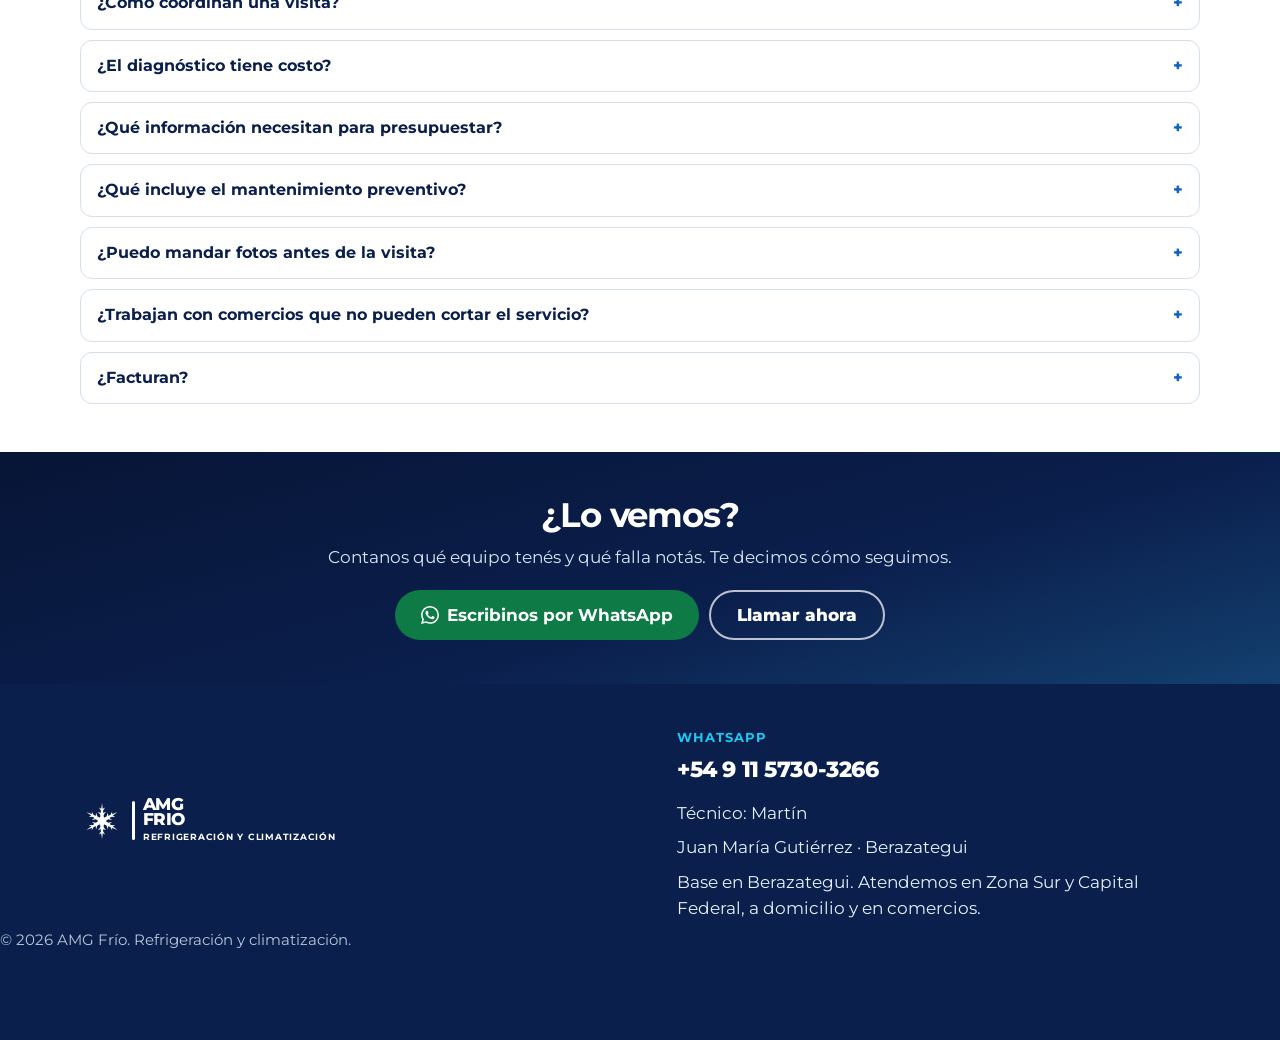
==== commit fff5d3b3: "AMG Frío: tres caminos en el inicio y franja preparada para números Los tres caminos: - Sección nuev" ====
--- a/index.html
+++ b/index.html
@@ -858,7 +858,9 @@
 }
 .logos img { height: 48px; width: auto; }
 
-section, .address-bar { scroll-margin-top: 140px; }
+/* Los anclados tienen que quedar debajo del encabezado pegajoso.
+   .card[id] incluido: a esas tarjetas les apuntan los tres caminos. */
+section, .address-bar, .card[id] { scroll-margin-top: 140px; }
 
 /* ---- Entradas y transiciones ---- */
 /* Curva propia: arranca rápido y frena suave. */
@@ -1135,6 +1137,121 @@
   .cards { grid-template-columns: repeat(3, 1fr); }
 }
 
+/* ---- Los tres caminos del inicio ---- */
+/* Tres opciones grandes con foto: lo primero que ve el que entra.
+   Son tres a propósito; con más, el que entra no elige. */
+.caminos { background: var(--mist); }
+
+.caminos__grid {
+  display: grid;
+  gap: 16px;
+  margin-top: 22px;
+}
+
+.camino {
+  display: flex;
+  flex-direction: column;
+  background: #fff;
+  border: 1px solid var(--line);
+  border-radius: 14px;
+  overflow: hidden;
+  text-decoration: none;
+  color: inherit;
+  box-shadow: 0 10px 28px rgba(11, 31, 77, 0.08);
+}
+
+.camino__media {
+  display: block;
+  aspect-ratio: 4 / 3;
+  background: var(--ice);
+  overflow: hidden;
+}
+.camino__media img {
+  width: 100%;
+  height: 100%;
+  object-fit: cover;
+  display: block;
+}
+
+.camino__body {
+  display: flex;
+  align-items: center;
+  justify-content: space-between;
+  gap: 14px;
+  padding: 16px 18px 18px;
+}
+.camino__texto { display: block; }
+
+.camino__titulo {
+  display: block;
+  font-weight: 800;
+  font-size: 1.08rem;
+  line-height: 1.25;
+  color: var(--ink);
+}
+.camino__nota {
+  display: block;
+  margin-top: 4px;
+  font-size: 0.82rem;
+  letter-spacing: 0.04em;
+  text-transform: uppercase;
+  color: var(--muted);
+}
+
+/* La flecha redonda, como la señal de «acá se toca» */
+.camino__flecha {
+  flex: none;
+  width: 40px;
+  height: 40px;
+  border-radius: 50%;
+  display: grid;
+  place-items: center;
+  background: var(--ink);
+  color: #fff;
+}
+
+/* ---- La franja del inicio cuando lleva un número ---- */
+.trust__numero {
+  margin: 0;
+  font-weight: 800;
+  font-size: 1.35rem;
+  line-height: 1.1;
+  color: var(--ink);
+}
+.trust__etiqueta {
+  margin: 3px 0 0;
+  font-size: 0.78rem;
+  letter-spacing: 0.06em;
+  text-transform: uppercase;
+  color: var(--muted);
+}
+
+@media (min-width: 700px) {
+  .caminos__grid { grid-template-columns: repeat(3, 1fr); gap: 18px; }
+}
+
+/* Movimiento: la foto se acerca y la flecha se corre, nada más. */
+.camino,
+.camino__media img,
+.camino__flecha {
+  transition:
+    transform 0.28s var(--salida),
+    box-shadow 0.28s var(--salida),
+    border-color 0.28s var(--salida),
+    background-color 0.28s var(--salida);
+}
+@media (hover: hover) {
+  .camino:hover {
+    transform: translateY(-5px);
+    border-color: var(--cyan);
+    box-shadow: 0 24px 52px rgba(11, 31, 77, 0.18);
+  }
+  .camino:hover .camino__media img { transform: scale(1.05); }
+  .camino:hover .camino__flecha { background: var(--blue); transform: translateX(3px); }
+}
+.camino:active { transform: translateY(1px); }
+.camino:focus-visible { outline: 3px solid var(--blue); outline-offset: 3px; }
+
 /* Quien pidió menos movimiento en su sistema no ve ninguna animación. */
 @media (prefers-reduced-motion: reduce) {
   html { scroll-behavior: auto; }
@@ -1158,7 +1275,13 @@
   .panel,
   .zonas__list li,
   .site-nav a::after,
-  .more summary::after { transition: none; }
+  .more summary::after,
+  .camino,
+  .camino__media img,
+  .camino__flecha { transition: none; }
+  .camino:hover { transform: none; }
+  .camino:hover .camino__media img { transform: none; }
+  .camino:hover .camino__flecha { transform: none; }
   .card:hover,
   .triage__item:hover,
   .plan:hover,
@@ -1318,6 +1441,14 @@
     <section class="trust" aria-label="Cómo trabajamos">
       <div class="wrap">
         <ul id="trust-list" class="trust__list"></ul>
+      </div>
+    </section>
+
+    <section class="section caminos" id="caminos">
+      <div class="wrap">
+        <h2 id="caminos-titulo">¿Qué venís a hacer?</h2>
+        <p class="lead" id="caminos-bajada">Tres caminos. Tocá el que va con tu equipo.</p>
+        <div id="caminos-grid" class="caminos__grid"></div>
       </div>
     </section>
 
@@ -1685,9 +1816,58 @@
     "Capital Federal"
   ],
 
-  /* Franja de confianza del inicio. Solo datos que ya decía el sitio.
-     NO agregues acá años de experiencia, matrícula, cantidad de clientes
-     ni garantías hasta que Martín los confirme. */
+  /* Los tres caminos del inicio: lo primero que ve el que entra.
+     Tres opciones grandes con foto, una por rubro, y cada una baja derecho
+     a su parte. Son tres a propósito: con más, el que entra no elige.
+     Para cambiar el orden, mové el bloque entero. */
+  caminos: {
+    titulo: "¿Qué venís a hacer?",
+    bajada: "Tres caminos. Tocá el que va con tu equipo.",
+    items: [
+      /* `foto` es el id del servicio de más abajo del que sale la imagen.
+         Se reusa a propósito: si se repitiera la ruta, el archivo suelto
+         quedaría incrustado dos veces y la página pesaría 112 KB de más.
+         Cambiar la foto del servicio cambia también la del camino. */
+      {
+        titulo: "Cámaras frigoríficas",
+        nota: "Armado, reparación y mantenimiento",
+        foto: "camaras",
+        destino: "#camaras"
+      },
+      {
+        titulo: "Heladeras y equipos de comercio",
+        nota: "Exhibidoras, freezers y vitrinas",
+        foto: "comercial",
+        destino: "#svc-comercial"
+      },
+      {
+        titulo: "Aire acondicionado",
+        nota: "Instalación, limpieza y reparación",
+        foto: "aires",
+        destino: "#svc-aires"
+      }
+    ]
+  },
+
+  /* Franja del inicio. El que lleva `numero` se muestra en grande, con el
+     número arriba y abajo qué significa, como en las webs que venden.
+
+     ACÁ NO VA NINGÚN NÚMERO INVENTADO. Los años de experiencia y la
+     cantidad de clientes los tiene que confirmar Martín: si el sitio dice
+     veinte años y en la primera charla aparece que son ocho, se pierde la
+     venta y la confianza. Lo mismo con la matrícula, que es un dato
+     verificable. Mientras tanto van los datos que ya sabemos ciertos.
+
+     Cuando Martín pase los reales, agregá los bloques así, arriba de todo:
+
+       { icono: "clock", numero: "+12 años", titulo: "De experiencia" },
+       { icono: "store", numero: "+400", titulo: "Comercios atendidos" },
+       { icono: "shield", numero: "Matriculado", titulo: "Nº de matrícula" },
+
+     y cuando la ficha de Google tenga reseñas:
+
+       { icono: "star", numero: "5,0", titulo: "En Google" },
+  */
   confianza: [
     {
       icono: "truck",
@@ -1982,7 +2162,10 @@
     pin: '<path d="M12 2a7 7 0 0 0-7 7c0 5 7 13 7 13s7-8 7-13a7 7 0 0 0-7-7z"/><circle cx="12" cy="9" r="2.6" fill="#fff"/>',
     store: '<path d="M4 4h16l1.4 5.2A3.2 3.2 0 0 1 18.3 13 3.1 3.1 0 0 1 15 10.6 3.1 3.1 0 0 1 11.9 13 3.1 3.1 0 0 1 9 10.6 3.1 3.1 0 0 1 5.7 13 3.2 3.2 0 0 1 2.6 9.2z"/><path d="M4.5 13.6V21h15v-7.4"/>',
     chat: '<path d="M4 4h16v12H8l-4 4z"/>',
-    snow: '<path d="M12 2v20M3.5 7l17 10M20.5 7l-17 10"/>'
+    snow: '<path d="M12 2v20M3.5 7l17 10M20.5 7l-17 10"/>',
+    clock: '<circle cx="12" cy="12" r="9" fill="none" stroke="currentColor" stroke-width="2"/><path d="M12 7v5.2l3.4 2" fill="none" stroke="currentColor" stroke-width="2" stroke-linecap="round"/>',
+    shield: '<path d="M12 2.5 20 6v5.5c0 4.6-3.3 8.6-8 10-4.7-1.4-8-5.4-8-10V6z"/>',
+    star: '<path d="m12 2.8 2.9 5.9 6.5.9-4.7 4.6 1.1 6.5-5.8-3-5.8 3 1.1-6.5L2.6 9.6l6.5-.9z"/>'
   };
 
   function esc(value) {
@@ -1993,7 +2176,9 @@
 
   function icon(name) {
     var body = ICONS[name] || ICONS.snow;
-    var filled = name === "truck" || name === "pin" || name === "store" || name === "chat";
+    var filled =
+      name === "truck" || name === "pin" || name === "store" ||
+      name === "chat" || name === "shield" || name === "star";
     return (
       '<svg class="ico" viewBox="0 0 24 24" width="26" height="26" aria-hidden="true" focusable="false" ' +
       (filled
@@ -2076,12 +2261,61 @@
   var trust = document.getElementById("trust-list");
   if (trust && cfg.confianza && cfg.confianza.length) {
     trust.innerHTML = cfg.confianza.map(function (item) {
+      /* Con `numero` se ve el dato grande arriba y la etiqueta abajo.
+         Sin `numero`, el formato de siempre: titulo y detalle. */
+      if (item.numero) {
+        return (
+          "<li class=\"trust__item--dato\">" +
+            icon(item.icono) +
+            "<div><p class=\"trust__numero\">" + esc(item.numero) + "</p>" +
+            "<p class=\"trust__etiqueta\">" + esc(item.titulo || "") + "</p></div>" +
+          "</li>"
+        );
+      }
       return (
         "<li>" +
           icon(item.icono) +
           "<div><p class=\"trust__title\">" + esc(item.titulo) + "</p>" +
           "<p class=\"trust__detail\">" + esc(item.detalle || "") + "</p></div>" +
         "</li>"
+      );
+    }).join("");
+  }
+
+  /* Los tres caminos del inicio. Cada tarjeta baja a su parte del sitio. */
+  var caminos = document.getElementById("caminos-grid");
+  if (caminos && cfg.caminos && cfg.caminos.items) {
+    setText("caminos-titulo", cfg.caminos.titulo);
+    setText("caminos-bajada", cfg.caminos.bajada);
+    /* La foto sale del servicio que nombra `foto`, salvo que el camino
+       traiga su propia `imagen`. Así el archivo se incrusta una sola vez. */
+    function fotoDe(via) {
+      if (via.imagen) return { src: via.imagen, alt: via.alt || "" };
+      var srv = (cfg.services || []).filter(function (x) { return x.id === via.foto; })[0];
+      return srv ? { src: srv.imagen, alt: srv.alt || "" } : null;
+    }
+
+    caminos.innerHTML = cfg.caminos.items.map(function (via) {
+      var foto = fotoDe(via);
+      return (
+        '<a class="camino" href="' + esc(via.destino) + '">' +
+          '<span class="camino__media">' +
+            (foto && foto.src
+              ? '<img src="' + esc(foto.src) + '" alt="' + esc(foto.alt) + '" ' +
+                'width="800" height="600" loading="lazy" decoding="async">'
+              : "") +
+          "</span>" +
+          '<span class="camino__body">' +
+            '<span class="camino__texto">' +
+              '<span class="camino__titulo">' + esc(via.titulo) + "</span>" +
+              '<span class="camino__nota">' + esc(via.nota || "") + "</span>" +
+            "</span>" +
+            '<span class="camino__flecha" aria-hidden="true">' +
+              '<svg viewBox="0 0 24 24" width="18" height="18"><path fill="none" stroke="currentColor" ' +
+              'stroke-width="2.4" stroke-linecap="round" stroke-linejoin="round" d="M5 12h13M12 5l7 7-7 7"/></svg>' +
+            "</span>" +
+          "</span>" +
+        "</a>"
       );
     }).join("");
   }
@@ -2164,7 +2398,8 @@
   if (grid && cfg.services) {
     grid.innerHTML = cfg.services.map(function (service) {
       return (
-        '<article class="card' + (service.destacado ? " card--top" : "") + '">' +
+        '<article class="card' + (service.destacado ? " card--top" : "") + '"' +
+          (service.id ? ' id="svc-' + esc(service.id) + '"' : "") + ">" +
           '<div class="card__media">' +
             (service.imagen
               ? '<img src="' + esc(service.imagen) + '" alt="' + esc(service.alt) + '" width="960" height="600" loading="lazy" decoding="async">'
@@ -2390,7 +2625,7 @@
   /* Entradas al hacer scroll. Los hijos de una grilla entran escalonados:
      cada uno lleva --i y el CSS lo convierte en un retardo. */
   if (!quieto.matches && "IntersectionObserver" in window) {
-    var GRILLAS = "#trust-list, #triage-grid, #service-grid, #propuestas, #steps-list, #zonas-list, .camaras__grid, .temps, .chips, .acc";
+    var GRILLAS = "#caminos-grid, #trust-list, #triage-grid, #service-grid, #propuestas, #steps-list, #zonas-list, .camaras__grid, .temps, .chips, .acc";
 
     document.querySelectorAll(GRILLAS).forEach(function (grilla) {
       var hijos = grilla.children;
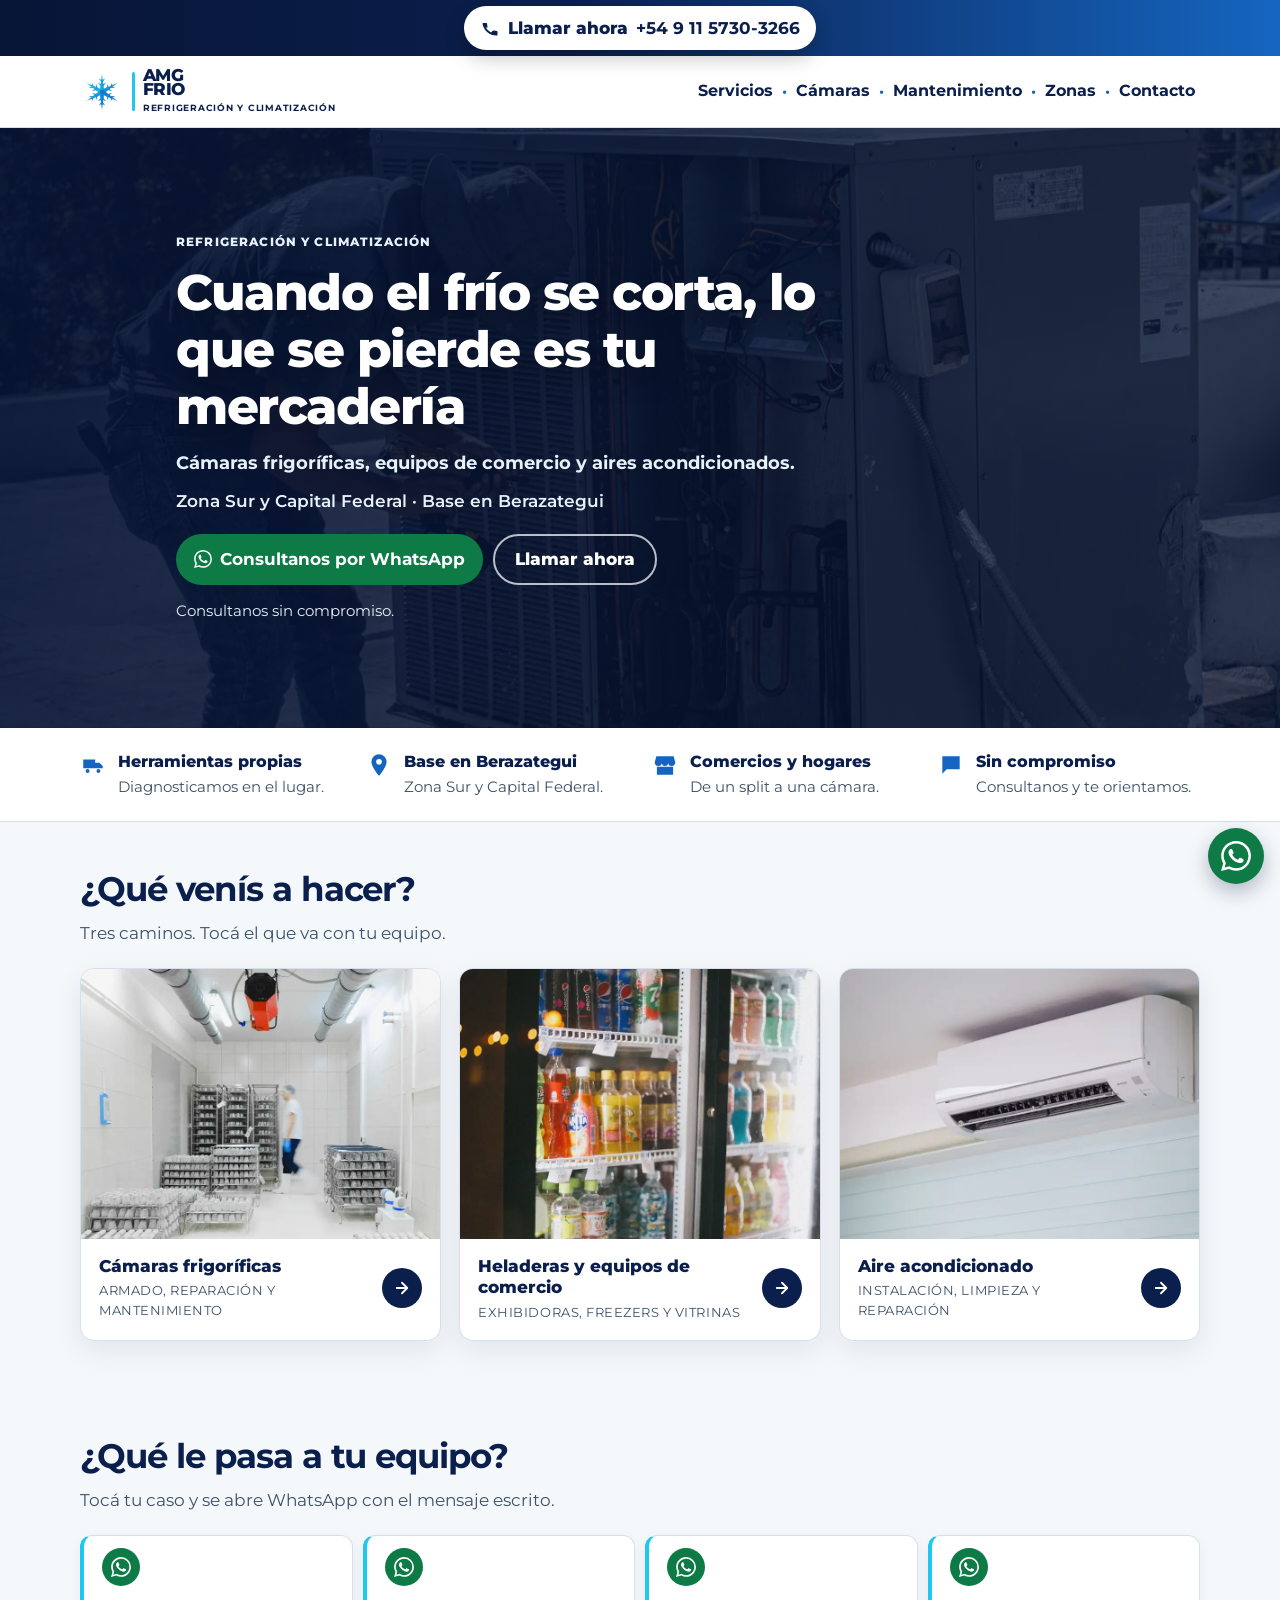
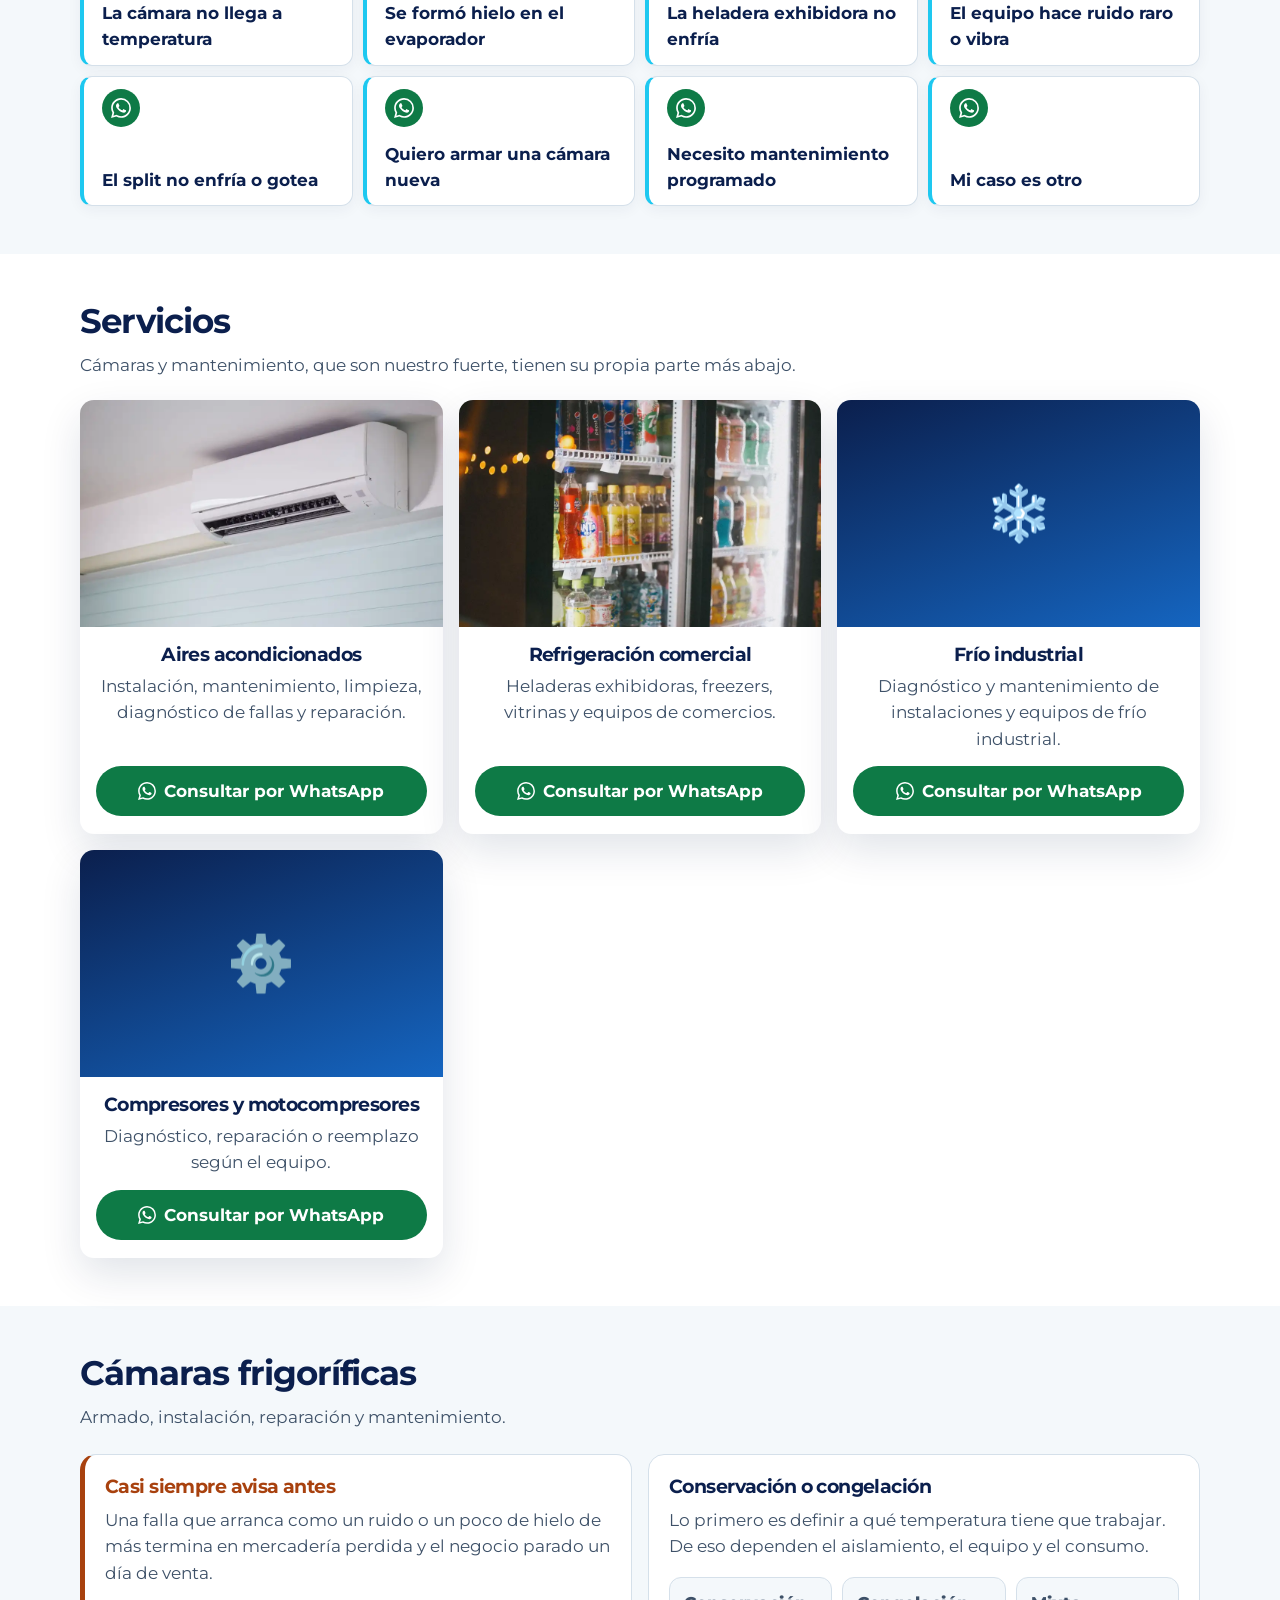
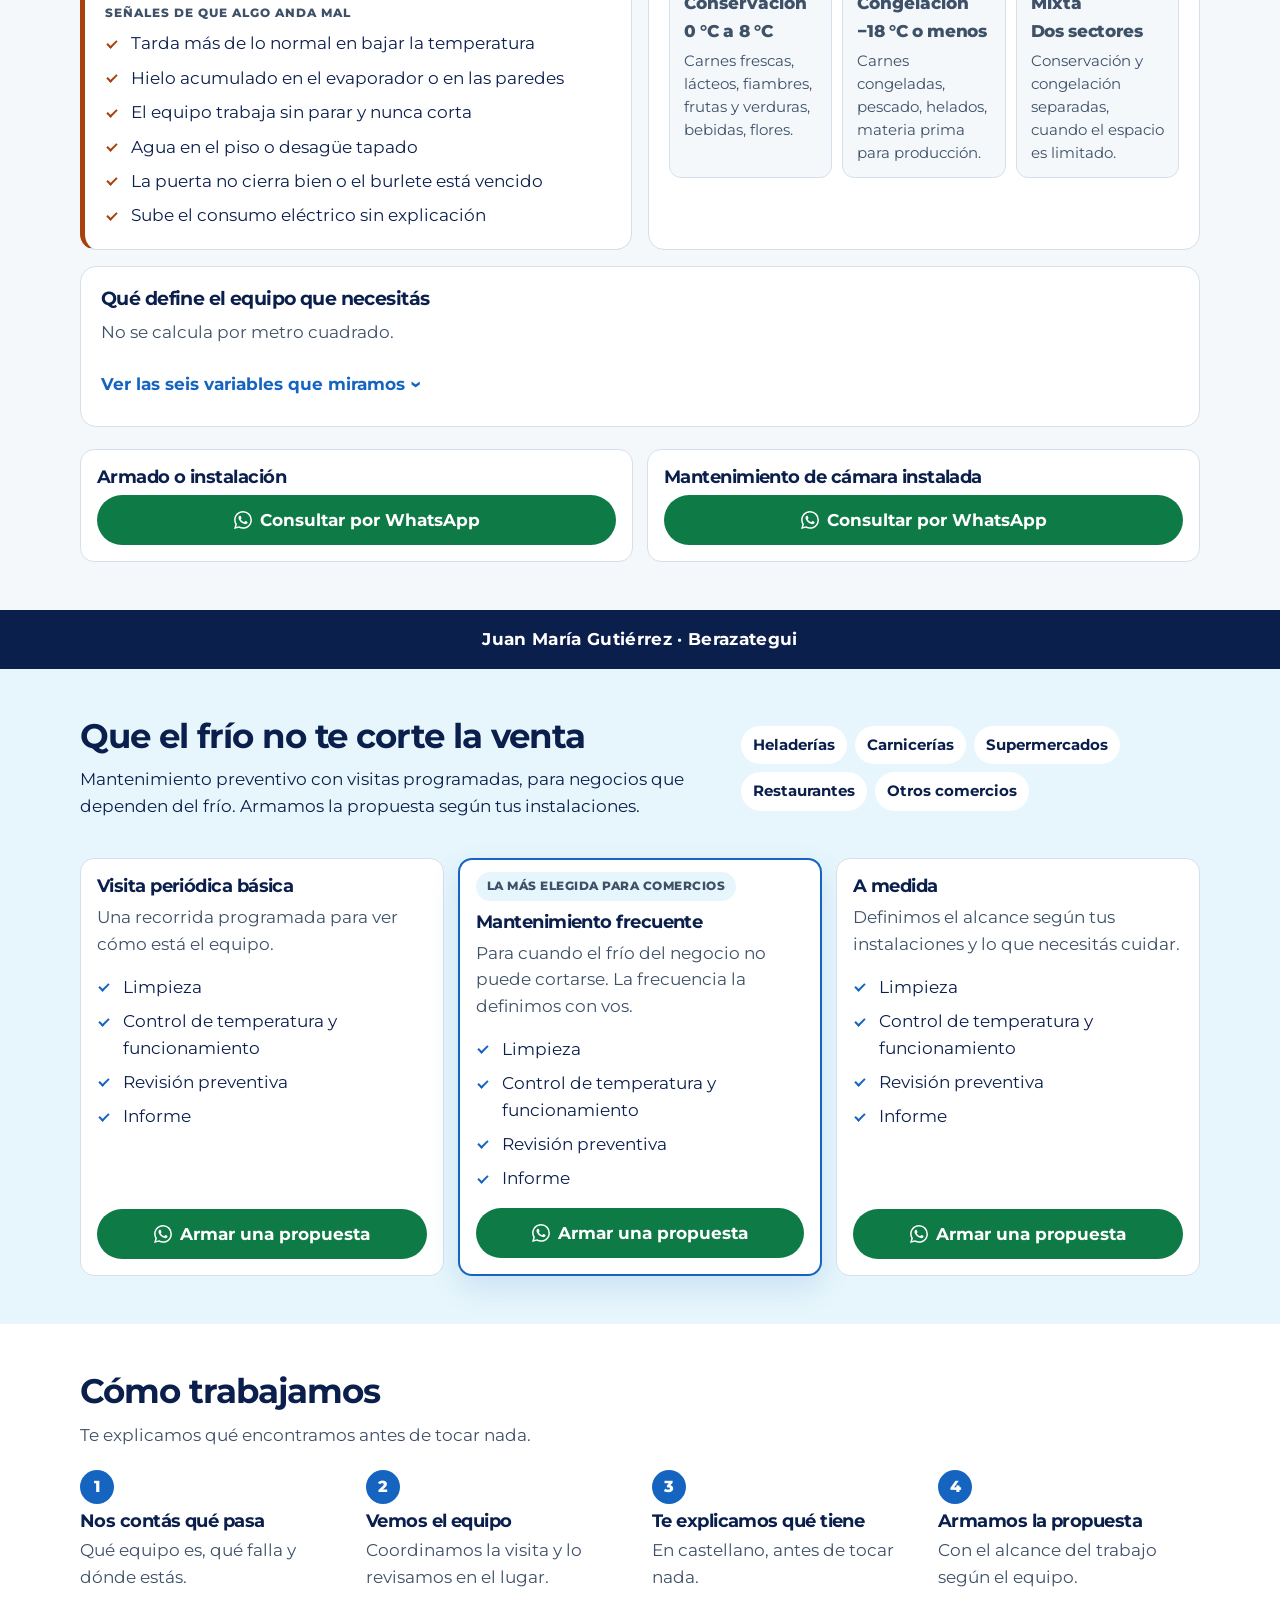
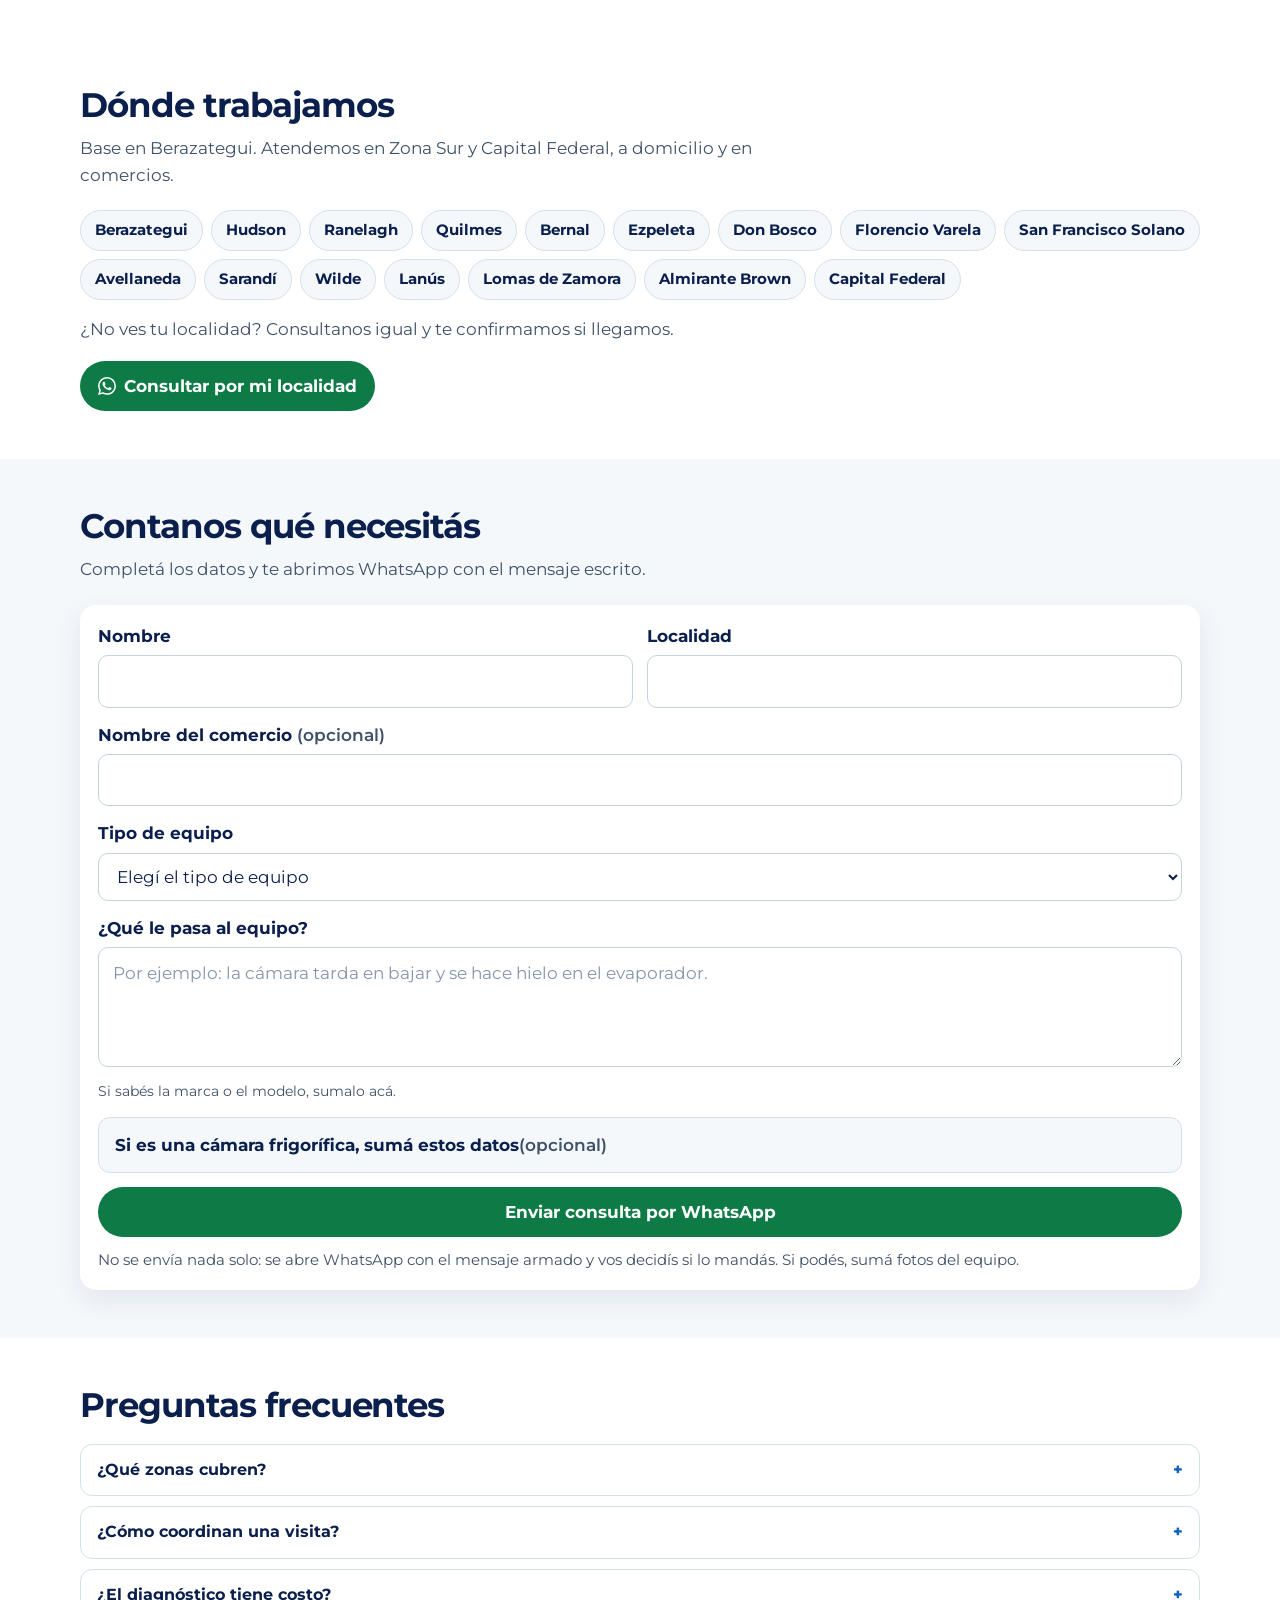
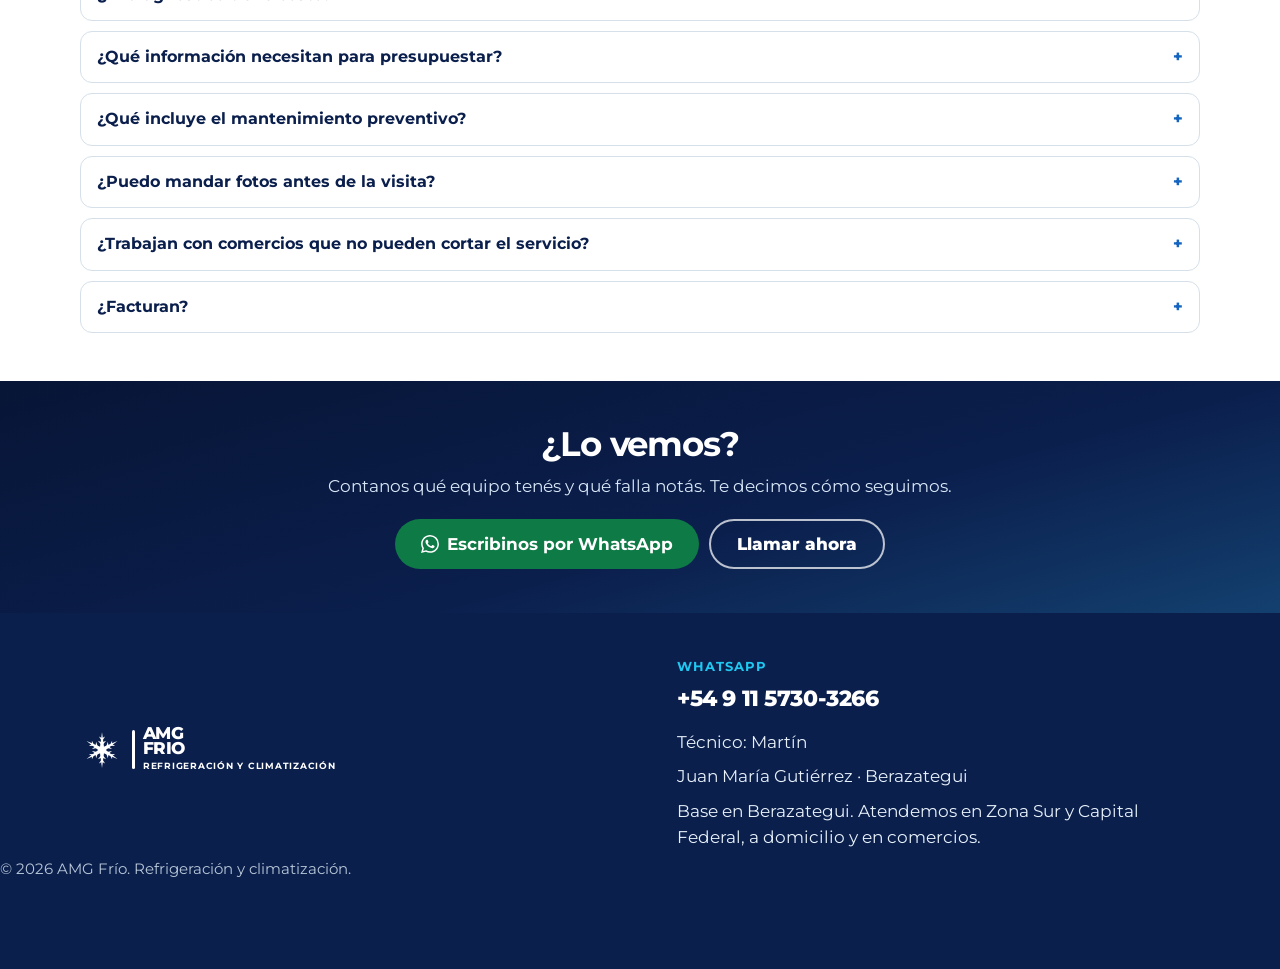
==== commit 4edad53f: "AMG Frío: el inicio pasa a ser un fondo de pantalla y la grilla se achica El inicio: - La foto ocupa" ====
--- a/index.html
+++ b/index.html
@@ -282,7 +282,13 @@
 /* El display del menú pisa el atributo hidden del UA; hay que respetarlo. */
 .site-nav [hidden] { display: none !important; }
 
+/* La foto ocupa todo el inicio y el texto va encima, como en las webs de
+   concesionaria. El degradado de abajo queda de respaldo por si la imagen
+   todavía no cargó. */
 .hero {
+  position: relative;
+  isolation: isolate;
+  overflow: hidden;
   background:
     radial-gradient(900px 420px at 8% -10%, rgba(30, 200, 240, 0.28), transparent 60%),
     linear-gradient(165deg, #071536 0%, #0b1f4d 58%, #13406f 100%);
@@ -313,11 +319,20 @@
   width: 100%;
 }
 .btn-call:hover { background: #fff; color: #0b1f4d; border-color: #fff; }
-.hero__inner { display: flex; flex-direction: column; }
+/* z-index 1: el texto por encima de la foto y de la cortina. */
+.hero__inner { position: relative; z-index: 1; display: flex; flex-direction: column; }
 .hero__copy {
-  padding: 32px 20px 28px;
+  /* position + z-index son necesarios: .hero__media es hermana y está
+     posicionada, así que sin esto se pinta encima y tapa el texto. */
+  position: relative;
+  z-index: 1;
+  padding: 40px 20px 44px;
   width: min(1120px, 100%);
   margin-inline: auto;
+  min-height: 72svh;
+  display: flex;
+  flex-direction: column;
+  justify-content: center;
 }
 .hero h1 {
   margin-bottom: 14px;
@@ -340,8 +355,9 @@
   color: #cfe2f5;
 }
 .hero__media {
-  position: relative;
-  height: 230px;
+  position: absolute;
+  inset: 0;
+  z-index: 0;
   background: #12315f;
   /* La animación de entrada agranda la imagen un 7 %: se recorta acá
      para que no empuje el ancho de la página. */
@@ -353,11 +369,20 @@
   object-fit: cover;
   object-position: 62% center;
 }
+/* La cortina. Está calculada, no elegida a ojo: en su punto más claro deja
+   el fondo al 70 % de azul, y ahí el texto blanco da 7:1 de contraste aun
+   si la foto fuera blanca. Así cualquier foto que ponga Martín más adelante
+   sigue siendo legible sin tocar el CSS. */
 .hero__media::after {
   content: "";
   position: absolute;
   inset: 0;
-  background: linear-gradient(180deg, rgba(7, 21, 54, 0.35), transparent 32%);
+  background:
+    linear-gradient(103deg,
+      rgba(7, 21, 54, 0.86) 0%,
+      rgba(7, 21, 54, 0.60) 58%,
+      rgba(7, 21, 54, 0.50) 100%),
+    rgba(7, 21, 54, 0.4);
   pointer-events: none;
 }
 
@@ -1111,21 +1136,14 @@
 }
 
 @media (min-width: 960px) {
-  .hero__inner {
-    flex-direction: row;
-    align-items: stretch;
-    min-height: 560px;
-  }
+  .hero__inner { min-height: 600px; }
+  /* El texto se queda sobre la mitad izquierda, que es la parte más
+     oscura de la cortina; la foto se ve a la derecha. */
   .hero__copy {
-    width: 56%;
-    margin: 0;
-    display: flex;
-    flex-direction: column;
-    justify-content: center;
-    padding: 56px 40px 56px max(24px, calc((100% - 1120px) / 2 + 16px));
-  }
-  .hero__media { width: 44%; height: auto; }
-  .hero__media img { position: absolute; inset: 0; }
+    min-height: 600px;
+    padding: 64px 40px 64px max(24px, calc((100% - 1120px) / 2 + 16px));
+  }
+  .hero__copy > * { max-width: 36rem; }
 }
 
 @media (min-width: 900px) {
@@ -1463,7 +1481,7 @@
     <section class="section" id="servicios">
       <div class="wrap">
         <h2>Servicios</h2>
-        <p class="lead">Nuestro fuerte son las cámaras y el mantenimiento para comercios.</p>
+        <p class="lead">Cámaras y mantenimiento, que son nuestro fuerte, tienen su propia parte más abajo.</p>
         <div id="service-grid" class="cards"></div>
       </div>
     </section>
@@ -2073,6 +2091,11 @@
     general: "Hola, quiero hacer una consulta.",
     mantenimiento: "Hola, necesito consultar por mantenimiento preventivo para mi comercio."
   },
+  /* `enGrilla: false` saca el servicio de la grilla de «Servicios», pero lo
+     deja en la lista. Es a propósito: esta lista también arma el desplegable
+     del formulario de contacto y da la foto de los tres caminos del inicio.
+     Cámaras y mantenimiento están en false porque cada uno tiene su propia
+     sección completa más abajo: en la grilla eran la misma cosa dos veces. */
   services: [
     {
       id: "camaras",
@@ -2082,6 +2105,7 @@
       alt: "Interior de una cámara de frío con estanterías y paredes claras",
       mensaje: "Hola, necesito consultar por una cámara frigorífica.",
       destacado: true,
+      enGrilla: false,
       acciones: [
         {
           etiqueta: "Armado o instalación",
@@ -2100,7 +2124,8 @@
       imagen: "[data-uri]",
       alt: "Unidad exterior de un equipo de refrigeración en servicio",
       mensaje: "Hola, necesito consultar por mantenimiento preventivo para mi comercio.",
-      destacado: true
+      destacado: true,
+      enGrilla: false
     },
     {
       id: "aires",
@@ -2396,7 +2421,12 @@
   var grid = document.getElementById("service-grid");
   var select = document.getElementById("tipo-equipo");
   if (grid && cfg.services) {
-    grid.innerHTML = cfg.services.map(function (service) {
+    /* Solo la grilla filtra. El desplegable de abajo y la foto de los
+       caminos siguen usando la lista completa. */
+    var enGrilla = cfg.services.filter(function (service) {
+      return service.enGrilla !== false;
+    });
+    grid.innerHTML = enGrilla.map(function (service) {
       return (
         '<article class="card' + (service.destacado ? " card--top" : "") + '"' +
           (service.id ? ' id="svc-' + esc(service.id) + '"' : "") + ">" +
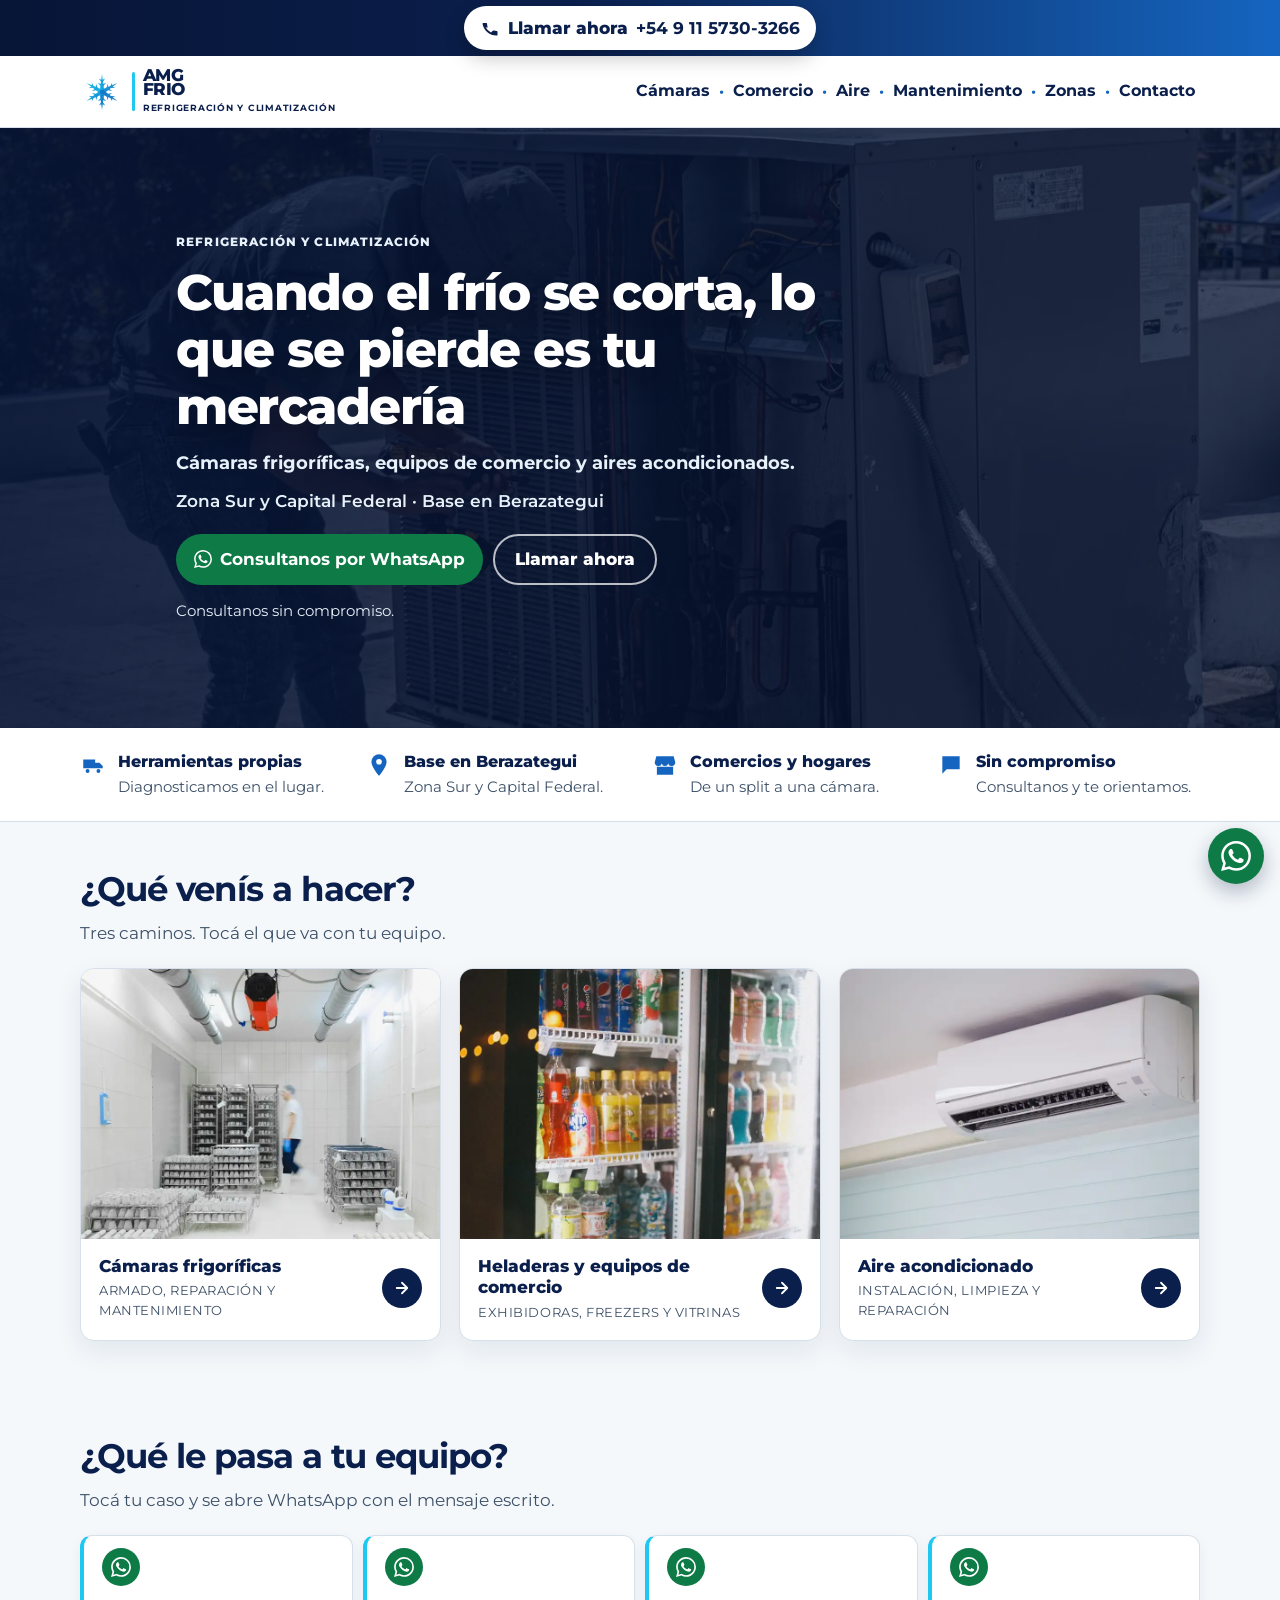
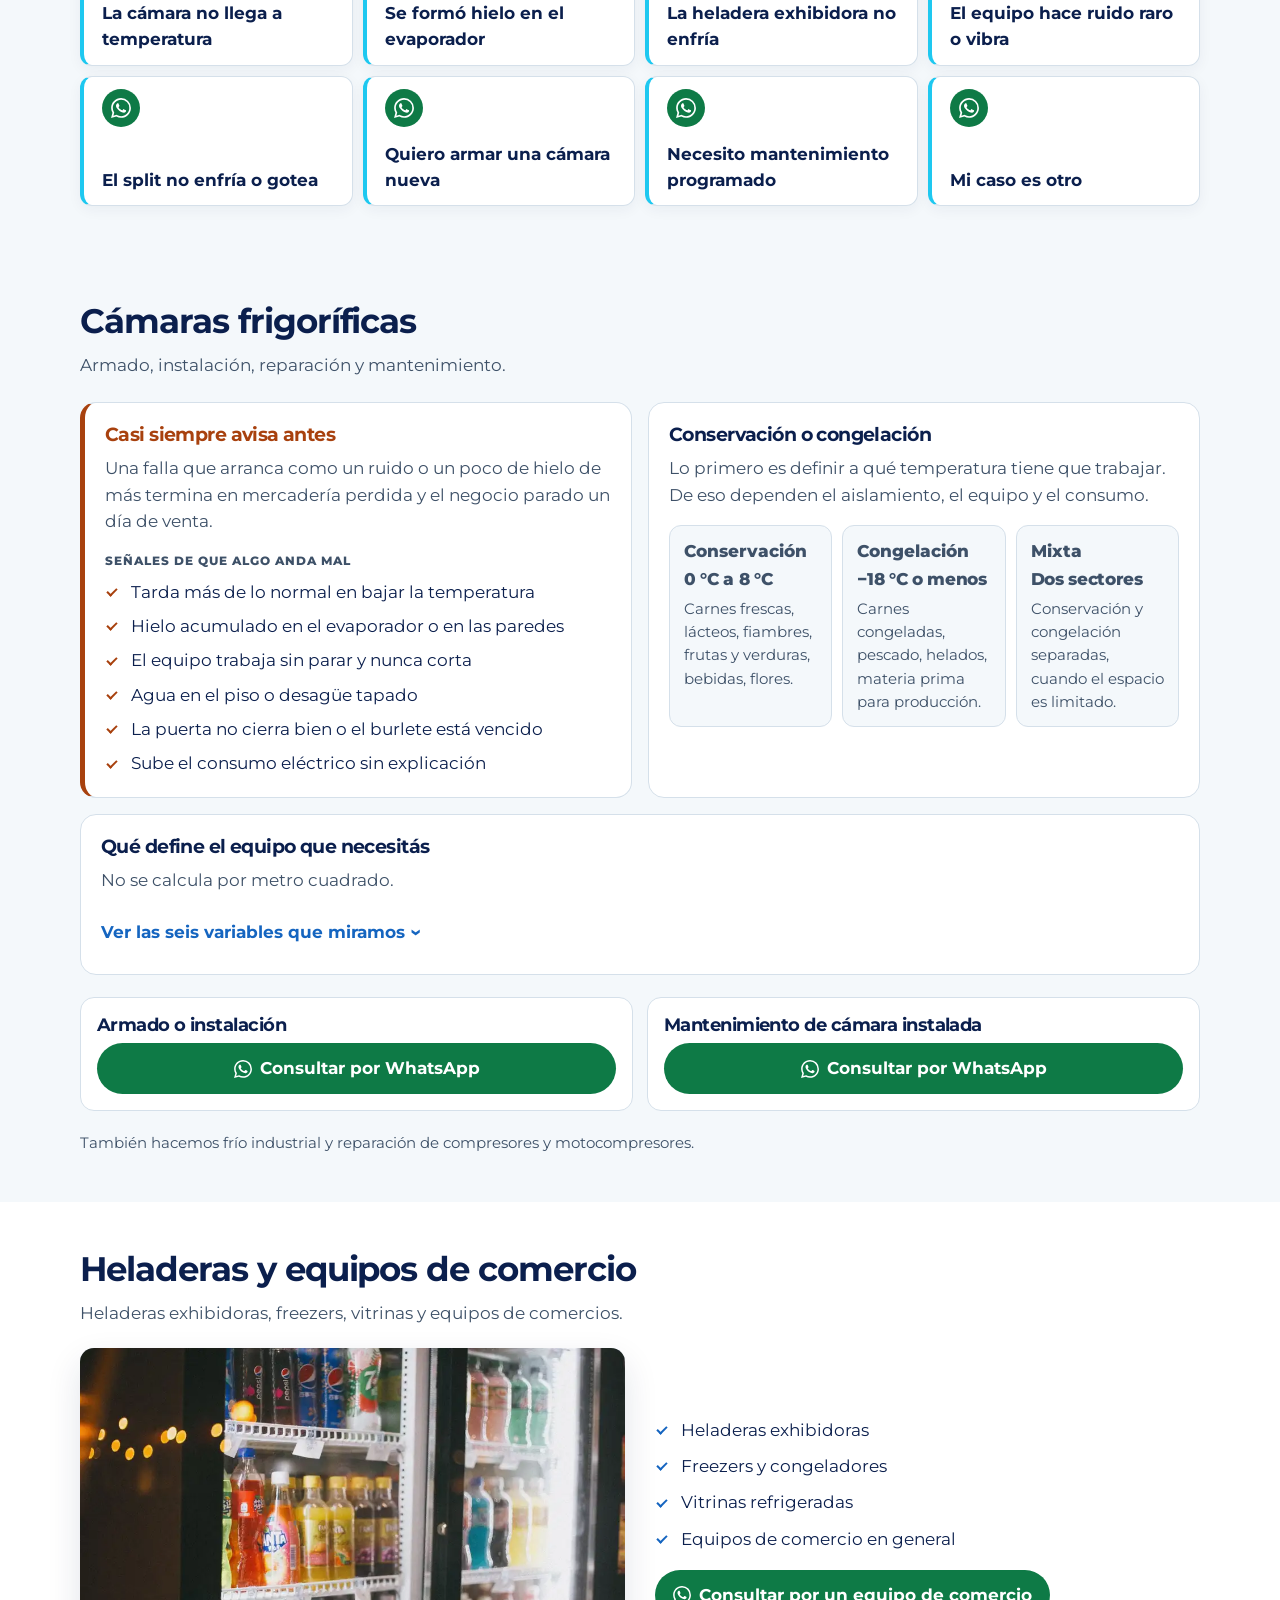
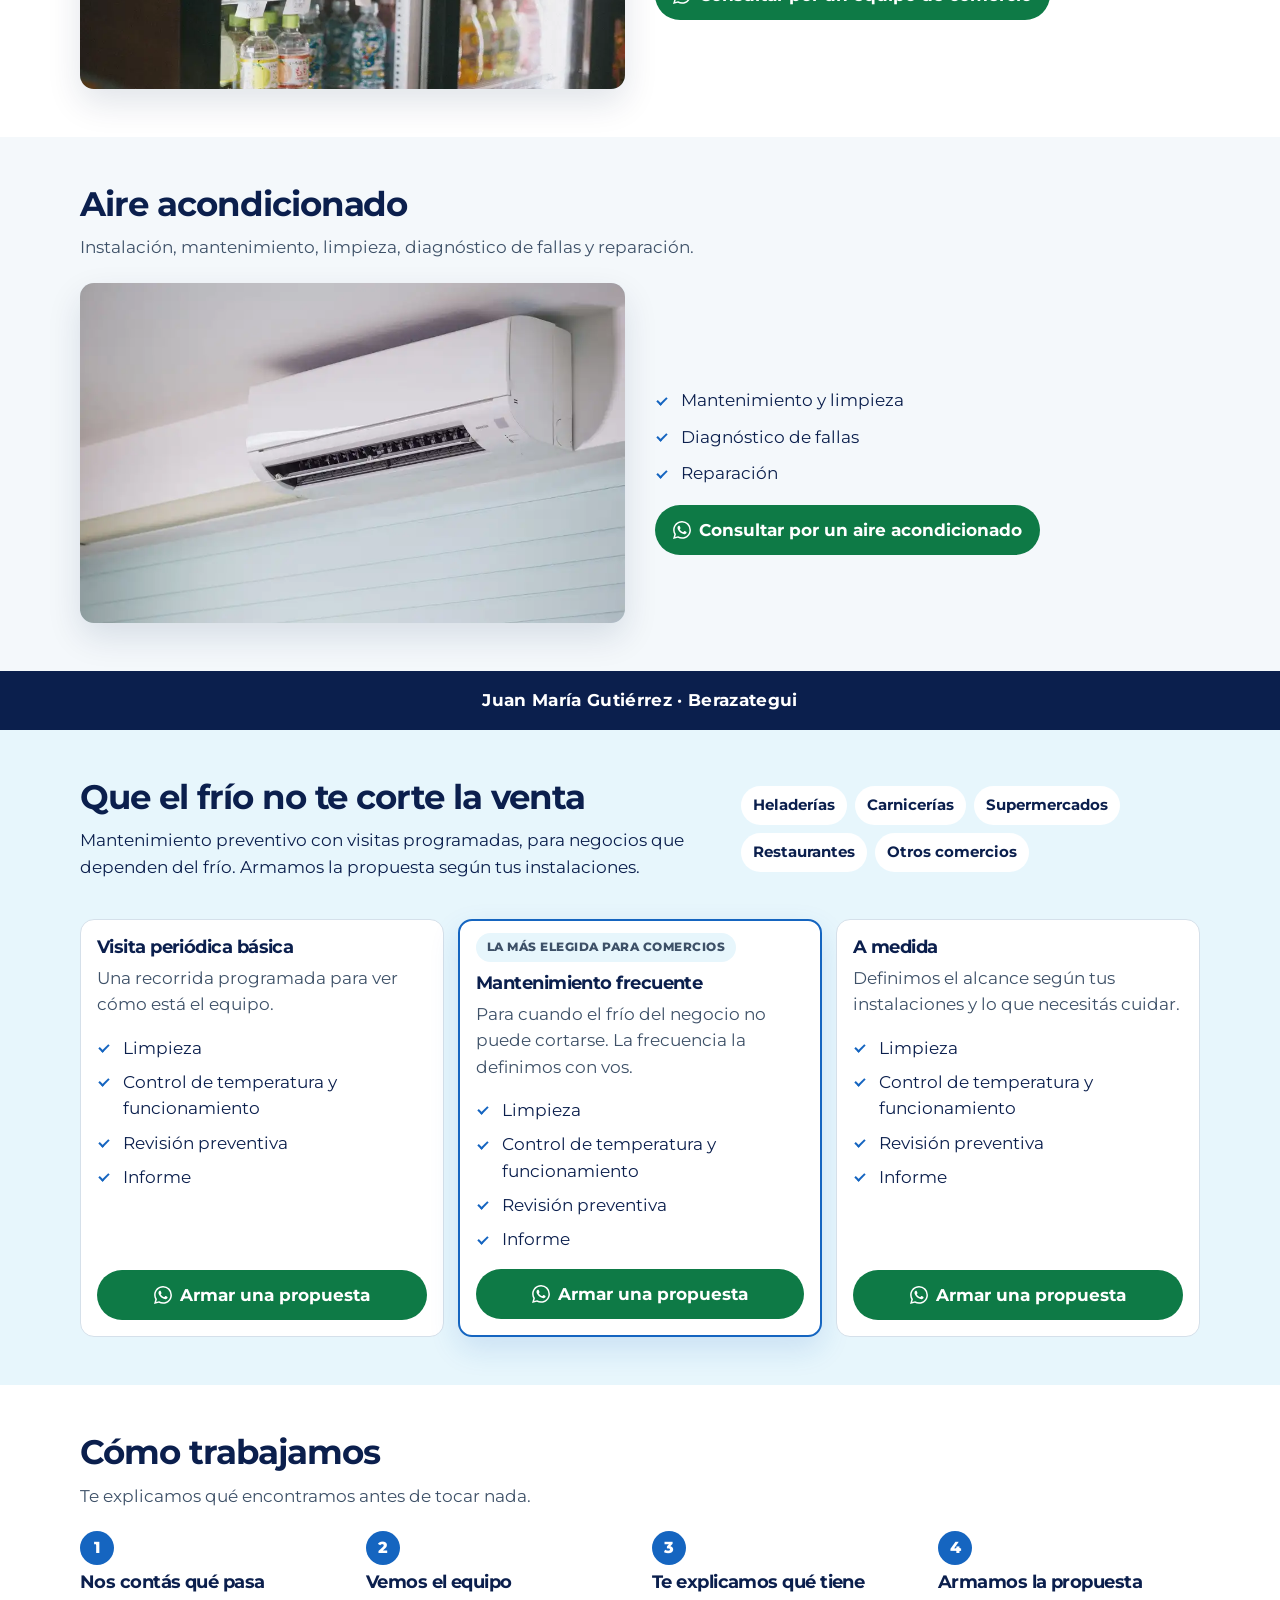
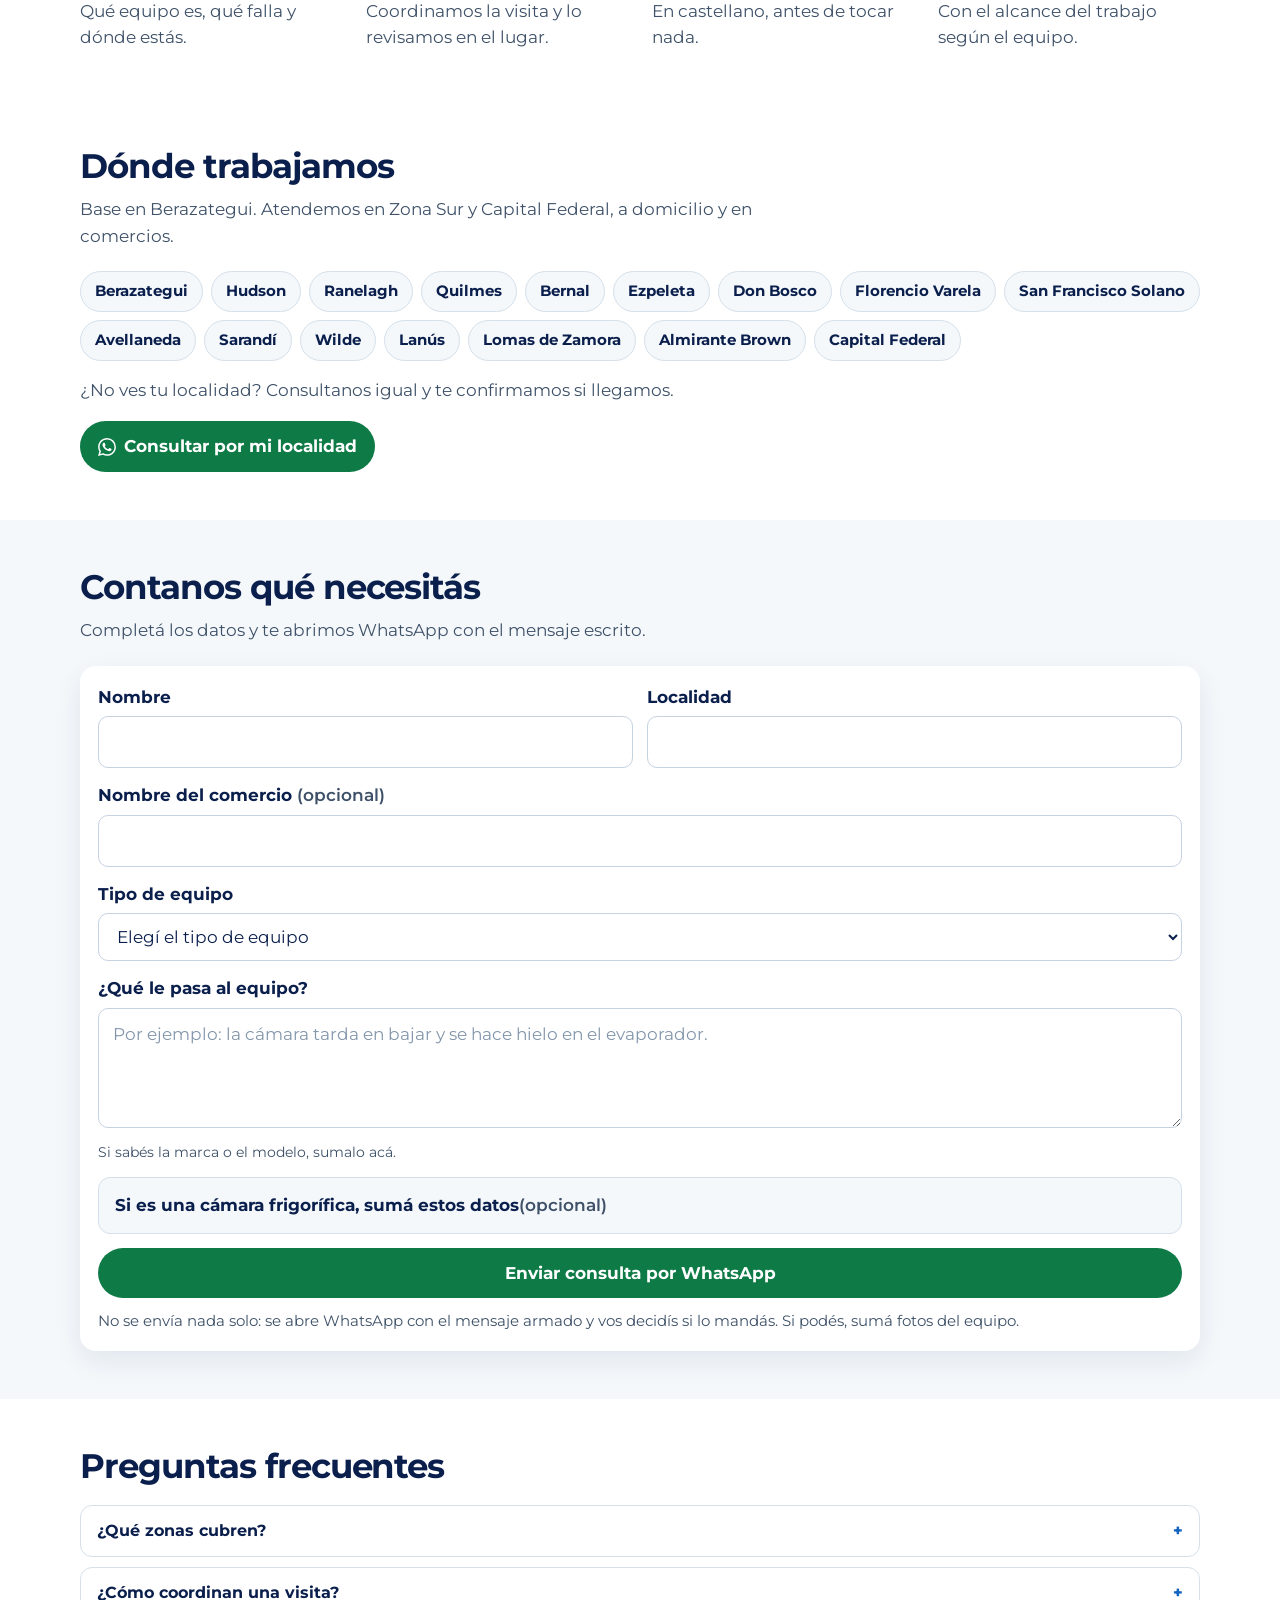
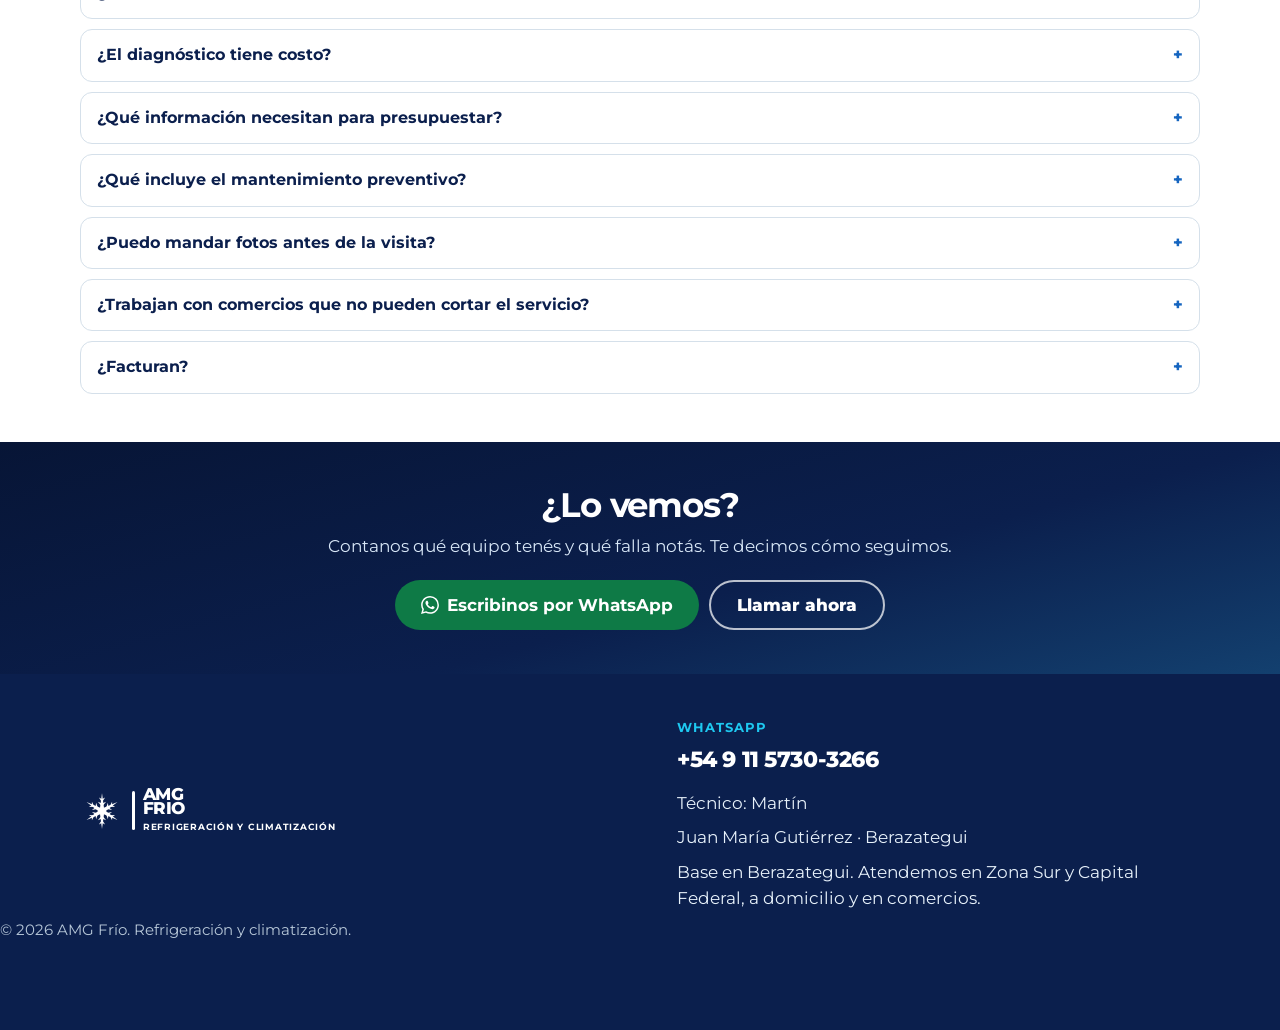
==== commit edcbeea7: "AMG Frío: tres caminos, tres secciones, y fuera la grilla de servicios La página hacía elegir 18 vec" ====
--- a/index.html
+++ b/index.html
@@ -1269,6 +1269,56 @@
 }
 .camino:active { transform: translateY(1px); }
 .camino:focus-visible { outline: 3px solid var(--blue); outline-offset: 3px; }
+
+/* ---- Secciones de rubro: comercio y aire ---- */
+/* Cada camino del inicio llega a una de estas. Antes eran tarjetas sueltas
+   dentro de una grilla de seis, que era un segundo menú. */
+.rubro--alt { background: var(--mist); }
+
+.rubro__grid {
+  display: grid;
+  gap: 18px;
+  margin-top: 22px;
+}
+
+.rubro__media {
+  border-radius: 14px;
+  overflow: hidden;
+  background: var(--ice);
+  aspect-ratio: 16 / 10;
+  box-shadow: 0 14px 34px rgba(11, 31, 77, 0.12);
+}
+.rubro__media img {
+  width: 100%;
+  height: 100%;
+  object-fit: cover;
+  display: block;
+}
+
+.rubro__body {
+  display: flex;
+  flex-direction: column;
+  justify-content: center;
+  gap: 18px;
+}
+.rubro__body .ticks { gap: 10px; }
+.rubro__accion .btn-wa { width: 100%; }
+
+/* El renglón de lo que entra en cámaras sin ser un rubro aparte */
+.section__also {
+  margin: 20px 0 0;
+  color: var(--muted);
+  font-size: 0.95rem;
+}
+
+@media (min-width: 760px) {
+  .rubro__grid {
+    grid-template-columns: 1fr 1fr;
+    gap: 30px;
+    align-items: center;
+  }
+  .rubro__accion .btn-wa { width: auto; }
+}
 
 /* Quien pidió menos movimiento en su sistema no ve ninguna animación. */
 @media (prefers-reduced-motion: reduce) {
@@ -1418,9 +1468,11 @@
         <span class="burger" aria-hidden="true"></span>
       </button>
       <nav id="site-nav" class="site-nav" aria-label="Secciones">
-        <a href="#servicios">Servicios</a>
+        <a href="#camaras">Cámaras</a>
         <span class="nav-dot" aria-hidden="true">·</span>
-        <a href="#camaras">Cámaras</a>
+        <a href="#comercio">Comercio</a>
+        <span class="nav-dot" aria-hidden="true">·</span>
+        <a href="#aire">Aire</a>
         <span class="nav-dot" aria-hidden="true">·</span>
         <a href="#mantenimiento">Mantenimiento</a>
         <span class="nav-dot" data-nav-trabajos aria-hidden="true" hidden>·</span>
@@ -1478,14 +1530,6 @@
       </div>
     </section>
 
-    <section class="section" id="servicios">
-      <div class="wrap">
-        <h2>Servicios</h2>
-        <p class="lead">Cámaras y mantenimiento, que son nuestro fuerte, tienen su propia parte más abajo.</p>
-        <div id="service-grid" class="cards"></div>
-      </div>
-    </section>
-
     <section class="section camaras" id="camaras">
       <div class="wrap">
         <h2 id="camaras-titulo">Cámaras frigoríficas</h2>
@@ -1519,6 +1563,23 @@
         </article>
 
         <div id="camaras-acciones" class="choices"></div>
+        <p class="section__also" id="camaras-tambien"></p>
+      </div>
+    </section>
+
+    <section class="section rubro" id="comercio">
+      <div class="wrap">
+        <h2 id="comercio-titulo">Heladeras y equipos de comercio</h2>
+        <p class="lead" id="comercio-bajada">Heladeras exhibidoras, freezers, vitrinas y equipos de comercios.</p>
+        <div id="comercio-cuerpo" class="rubro__grid"></div>
+      </div>
+    </section>
+
+    <section class="section rubro rubro--alt" id="aire">
+      <div class="wrap">
+        <h2 id="aire-titulo">Aire acondicionado</h2>
+        <p class="lead" id="aire-bajada">Instalación, mantenimiento, limpieza, diagnóstico de fallas y reparación.</p>
+        <div id="aire-cuerpo" class="rubro__grid"></div>
       </div>
     </section>
 
@@ -1856,16 +1917,54 @@
         titulo: "Heladeras y equipos de comercio",
         nota: "Exhibidoras, freezers y vitrinas",
         foto: "comercial",
-        destino: "#svc-comercial"
+        destino: "#comercio"
       },
       {
         titulo: "Aire acondicionado",
         nota: "Instalación, limpieza y reparación",
         foto: "aires",
-        destino: "#svc-aires"
+        destino: "#aire"
       }
     ]
   },
+
+  /* Las dos secciones que antes eran tarjetas sueltas dentro de la grilla
+     de «Servicios». Ahora cada camino del inicio llega a una sección propia:
+     tres opciones arriba, tres lugares abajo, uno por uno.
+
+     `servicio` es el id del servicio del que sale la foto, para no incrustar
+     el mismo archivo dos veces. Los puntos no agregan nada nuevo: son la
+     descripción que ya tenía el servicio, partida en renglones. */
+  rubros: [
+    {
+      id: "comercio",
+      servicio: "comercial",
+      titulo: "Heladeras y equipos de comercio",
+      bajada: "Heladeras exhibidoras, freezers, vitrinas y equipos de comercios.",
+      puntos: [
+        "Heladeras exhibidoras",
+        "Freezers y congeladores",
+        "Vitrinas refrigeradas",
+        "Equipos de comercio en general"
+      ],
+      accion: "Consultar por un equipo de comercio",
+      mensaje: "Hola, necesito consultar por un equipo de comercio: heladera, freezer o vitrina."
+    },
+    {
+      id: "aire",
+      servicio: "aires",
+      titulo: "Aire acondicionado",
+      bajada: "Instalación, mantenimiento, limpieza, diagnóstico de fallas y reparación.",
+      puntos: [
+        "Instalación de split",
+        "Mantenimiento y limpieza",
+        "Diagnóstico de fallas",
+        "Reparación"
+      ],
+      accion: "Consultar por un aire acondicionado",
+      mensaje: "Hola, necesito consultar por un aire acondicionado."
+    }
+  ],
 
   /* Franja del inicio. El que lleva `numero` se muestra en grande, con el
      número arriba y abajo qué significa, como en las webs que venden.
@@ -1976,6 +2075,9 @@
   camaras: {
     titulo: "Cámaras frigoríficas",
     bajada: "Armado, instalación, reparación y mantenimiento.",
+    /* Frío industrial y compresores no son un rubro aparte: son trabajos
+       que entran acá. Antes tenían una tarjeta propia en la grilla. */
+    tambien: "También hacemos frío industrial y reparación de compresores y motocompresores.",
     porQue: {
       titulo: "Casi siempre avisa antes",
       texto: "Una falla que arranca como un ruido o un poco de hielo de más termina en mercadería perdida y el negocio parado un día de venta.",
@@ -2418,45 +2520,52 @@
     }
   }
 
-  var grid = document.getElementById("service-grid");
+  /* Ya no hay grilla de «Servicios»: cada rubro tiene su propia sección.
+     El desplegable del formulario se llena aparte, con la lista completa,
+     porque antes colgaba del mismo bloque que la grilla y se habría
+     quedado vacío al sacarla. */
   var select = document.getElementById("tipo-equipo");
-  if (grid && cfg.services) {
-    /* Solo la grilla filtra. El desplegable de abajo y la foto de los
-       caminos siguen usando la lista completa. */
-    var enGrilla = cfg.services.filter(function (service) {
-      return service.enGrilla !== false;
+  if (select && cfg.services) {
+    cfg.services.forEach(function (service) {
+      var option = document.createElement("option");
+      option.value = service.titulo;
+      option.textContent = service.titulo;
+      select.appendChild(option);
     });
-    grid.innerHTML = enGrilla.map(function (service) {
-      return (
-        '<article class="card' + (service.destacado ? " card--top" : "") + '"' +
-          (service.id ? ' id="svc-' + esc(service.id) + '"' : "") + ">" +
-          '<div class="card__media">' +
-            (service.imagen
-              ? '<img src="' + esc(service.imagen) + '" alt="' + esc(service.alt) + '" width="960" height="600" loading="lazy" decoding="async">'
-              : '<div class="ph ph--service" role="img" aria-label="' + esc(service.titulo) + '"><span class="ph__emoji" aria-hidden="true">' + (service.placeholderEmoji || "📷") + "</span></div>") +
-          "</div>" +
-          '<div class="card__body">' +
-            "<h3>" + esc(service.titulo) + "</h3>" +
-            "<p>" + esc(service.descripcion) + "</p>" +
-            '<div class="card__actions">' +
-              (service.acciones && service.acciones.length
-                ? service.acciones.map(function (action) { return waButton(action.etiqueta, action.mensaje); }).join("")
-                : waButton("Consultar por WhatsApp", service.mensaje)) +
-            "</div>" +
-          "</div>" +
-        "</article>"
-      );
-    }).join("");
-
-    if (select) {
-      cfg.services.forEach(function (service) {
-        var option = document.createElement("option");
-        option.value = service.titulo;
-        option.textContent = service.titulo;
-        select.appendChild(option);
-      });
-    }
-  }
+  }
+
+  /* Las secciones de rubro: comercio y aire. La foto sale del servicio que
+     nombra `servicio`, para no incrustar el mismo archivo dos veces. */
+  (cfg.rubros || []).forEach(function (rubro) {
+    var caja = document.getElementById(rubro.id + "-cuerpo");
+    if (!caja) return;
+    setText(rubro.id + "-titulo", rubro.titulo);
+    setText(rubro.id + "-bajada", rubro.bajada);
+
+    var srv = (cfg.services || []).filter(function (x) {
+      return x.id === rubro.servicio;
+    })[0];
+
+    caja.innerHTML =
+      (srv && srv.imagen
+        ? '<div class="rubro__media">' +
+            '<img src="' + esc(srv.imagen) + '" alt="' + esc(srv.alt || "") + '" ' +
+            'width="960" height="600" loading="lazy" decoding="async">' +
+          "</div>"
+        : "") +
+      '<div class="rubro__body">' +
+        '<ul class="ticks">' +
+          (rubro.puntos || []).map(function (p) {
+            return "<li>" + esc(p) + "</li>";
+          }).join("") +
+        "</ul>" +
+        '<div class="rubro__accion">' +
+          waButton(rubro.accion || "Consultar por WhatsApp", rubro.mensaje) +
+        "</div>" +
+      "</div>";
+  });
+
+  setText("camaras-tambien", cfg.camaras && cfg.camaras.tambien);
 
   var camarasBox = document.getElementById("camaras-acciones");
   if (camarasBox && cfg.services) {
@@ -2655,7 +2764,7 @@
   /* Entradas al hacer scroll. Los hijos de una grilla entran escalonados:
      cada uno lleva --i y el CSS lo convierte en un retardo. */
   if (!quieto.matches && "IntersectionObserver" in window) {
-    var GRILLAS = "#caminos-grid, #trust-list, #triage-grid, #service-grid, #propuestas, #steps-list, #zonas-list, .camaras__grid, .temps, .chips, .acc";
+    var GRILLAS = "#caminos-grid, #trust-list, #triage-grid, .rubro .ticks, #propuestas, #steps-list, #zonas-list, .camaras__grid, .temps, .chips, .acc";
 
     document.querySelectorAll(GRILLAS).forEach(function (grilla) {
       var hijos = grilla.children;
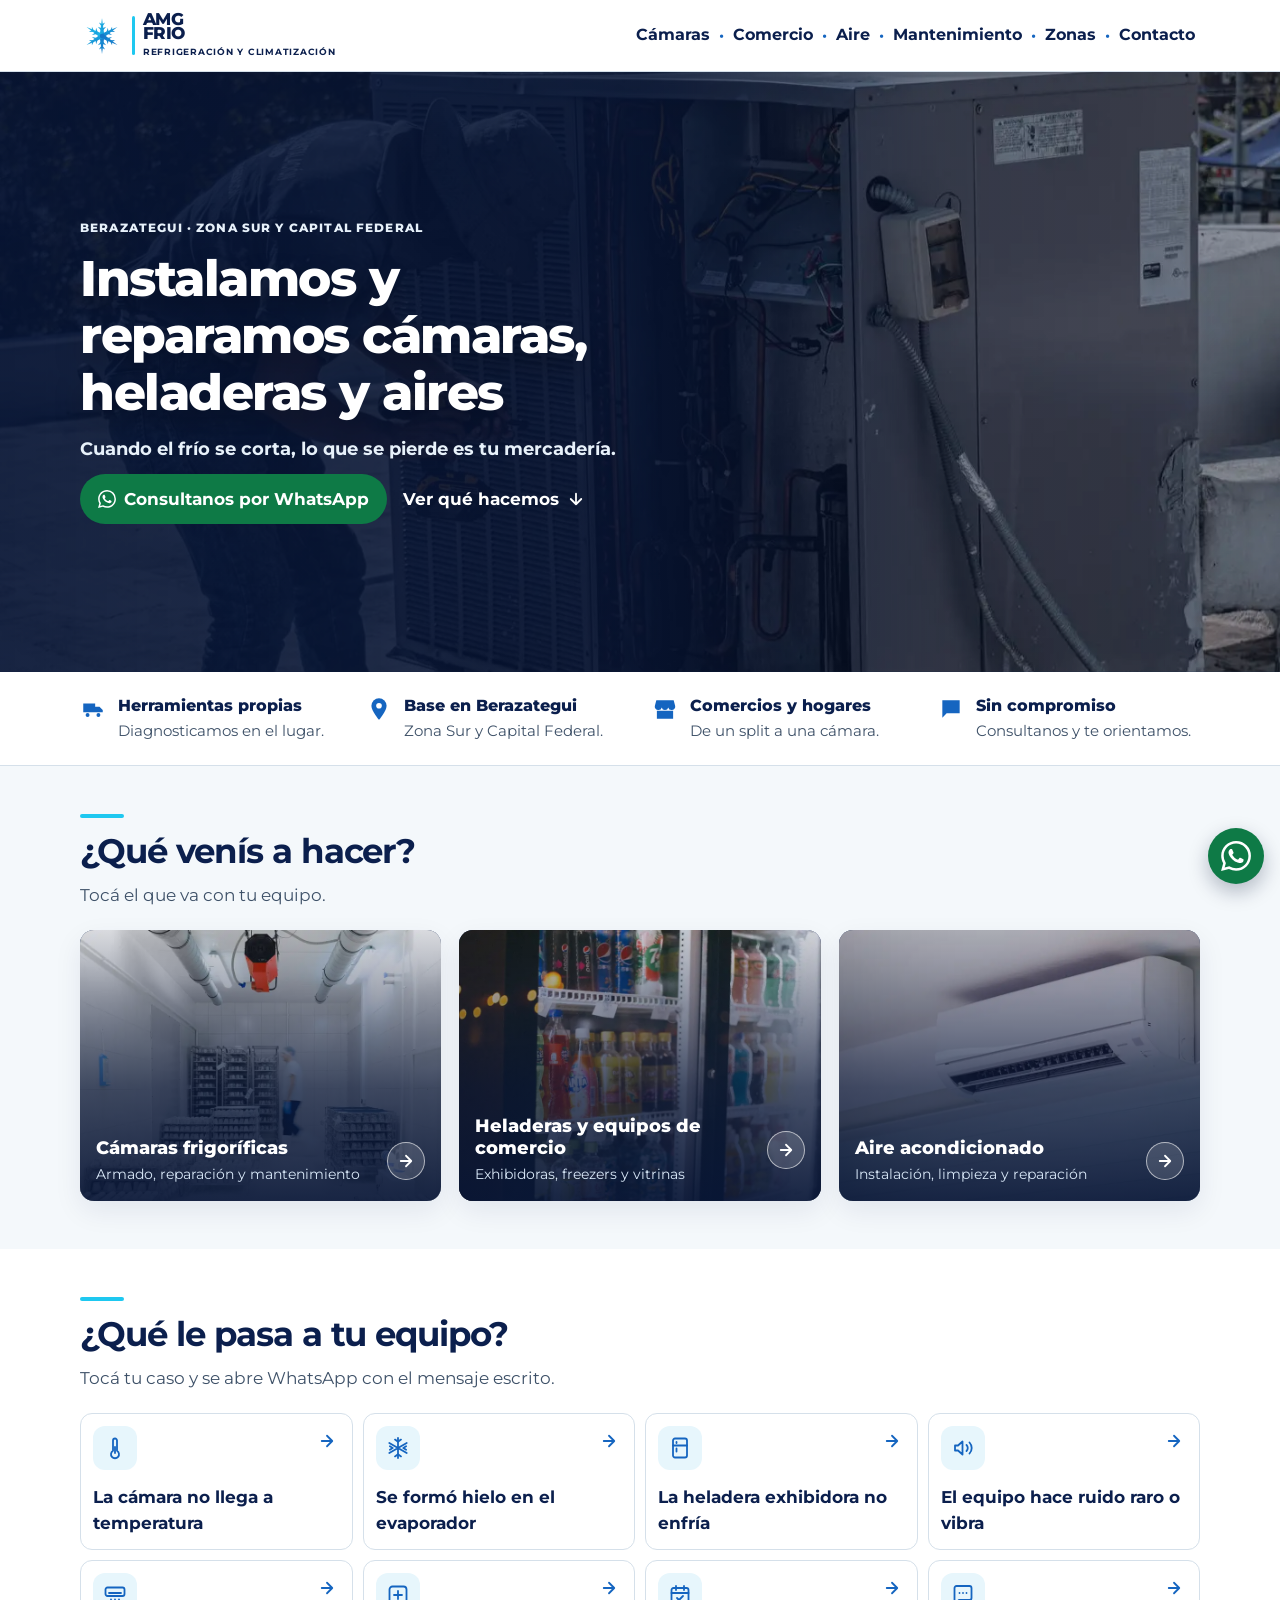
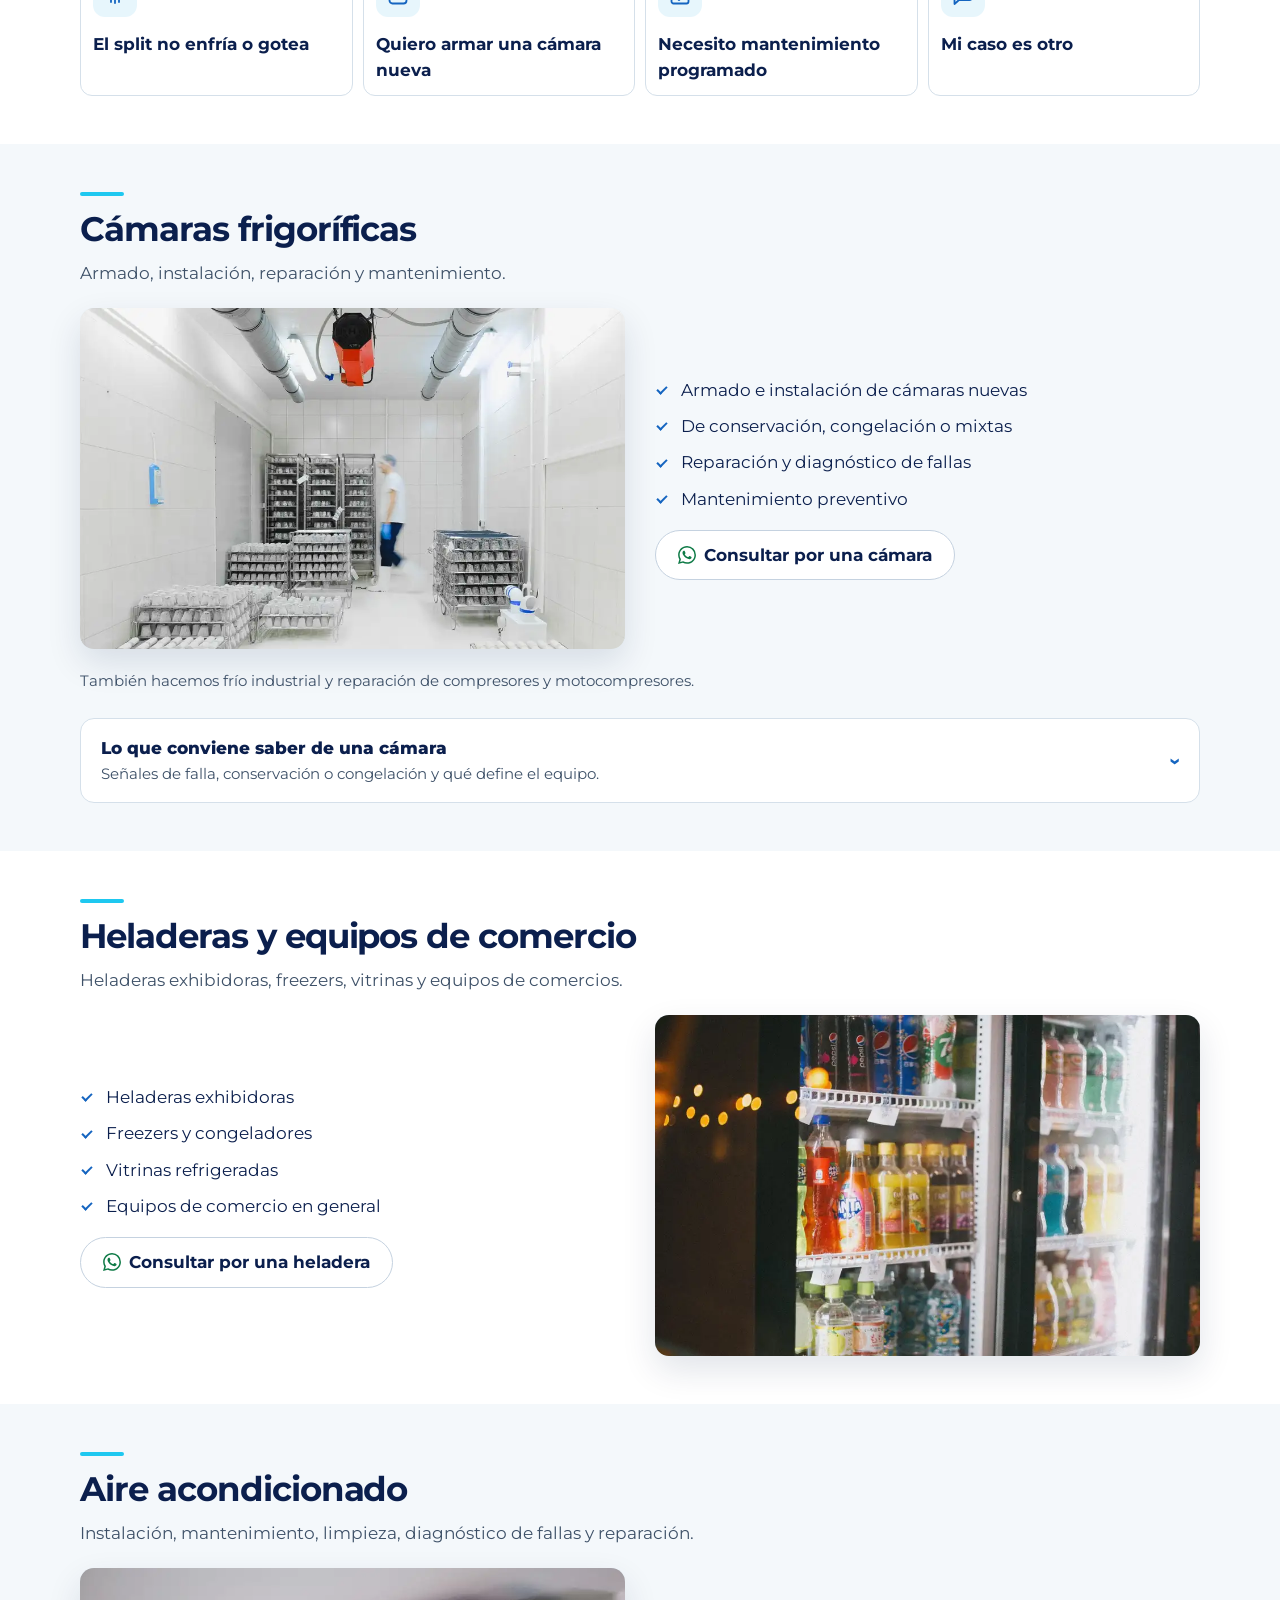
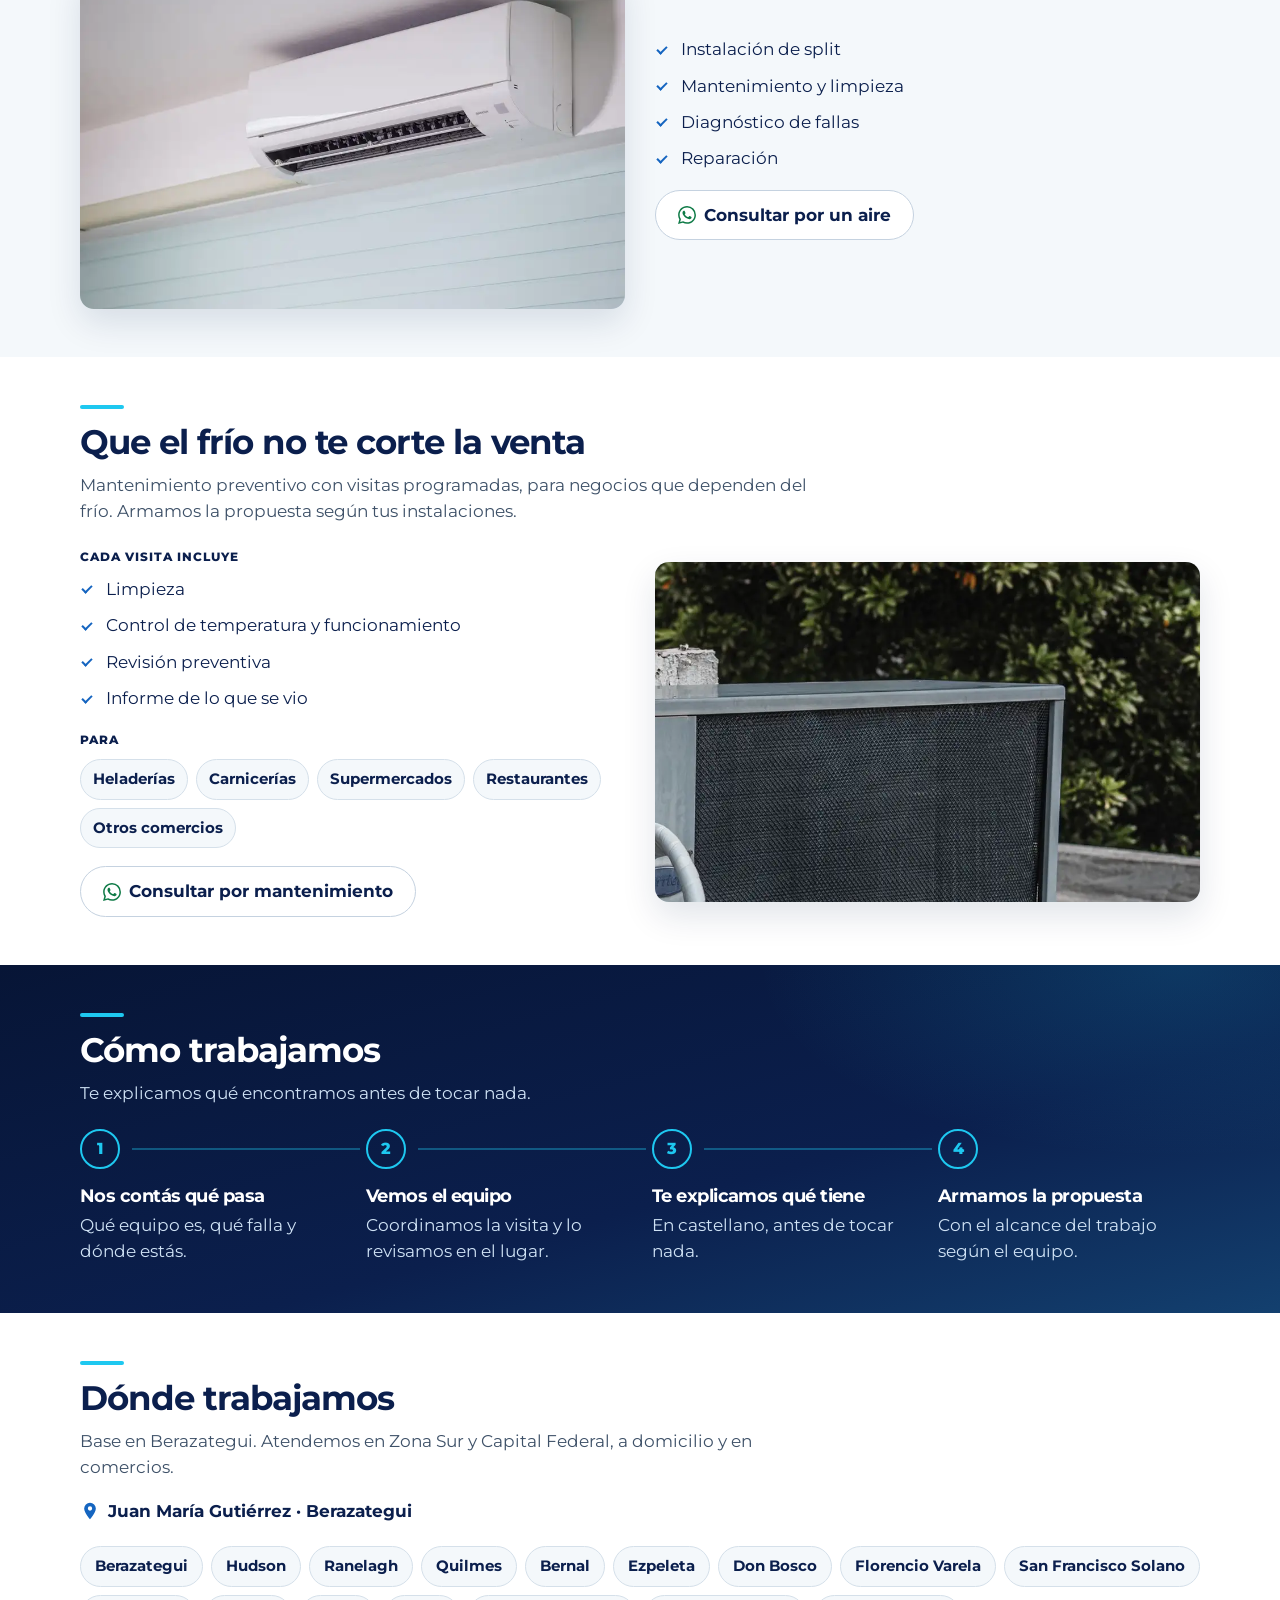
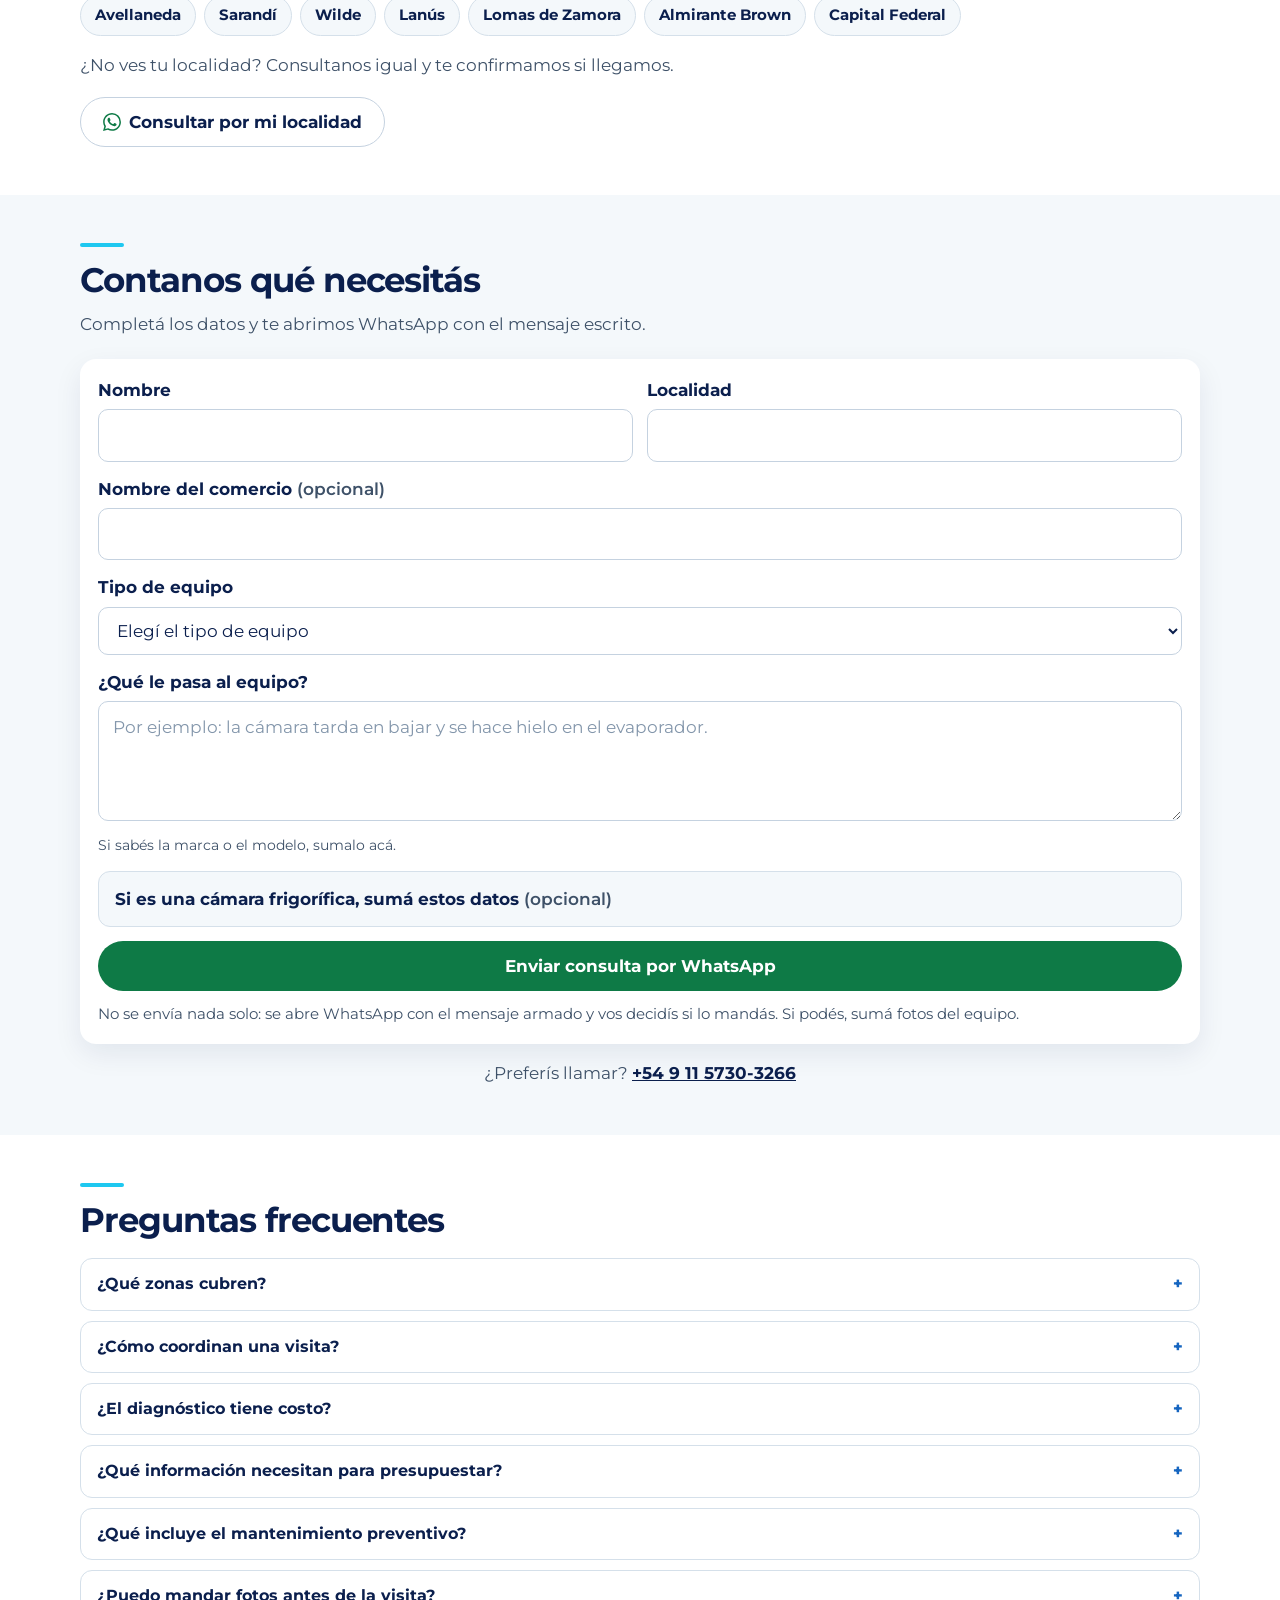
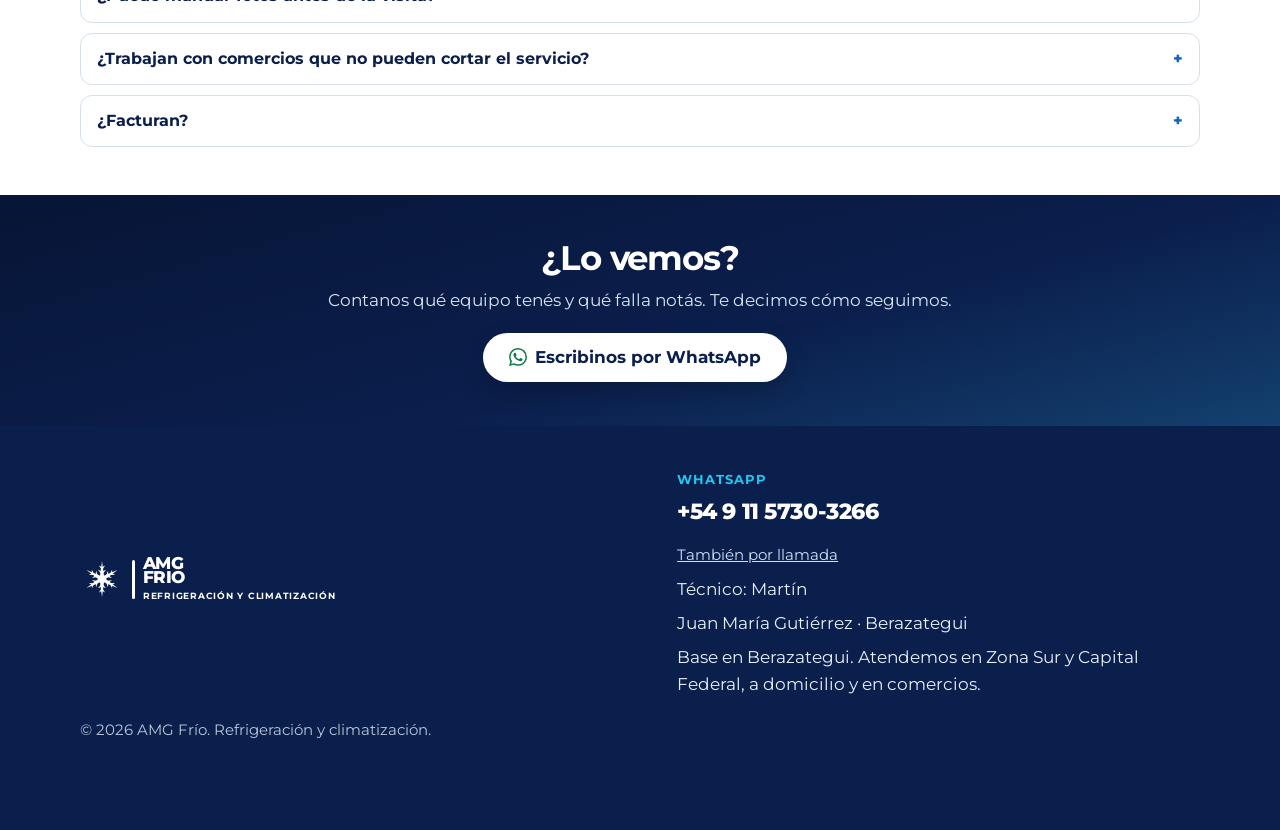
==== commit 974f6483: "AMG Frío: menos «llame ya», más foto, y fuera los planes Se sacaron a pedido: - «Llamar ahora» en la" ====
--- a/index.html
+++ b/index.html
@@ -70,7 +70,6 @@
   --alert: #a8410e;
   --wrap: min(1120px, calc(100% - 32px));
   --header-h: 72px;
-  --callbar-h: 56px;
 }
 
 *,
@@ -130,36 +129,9 @@
   outline-offset: 2px;
 }
 
-.call-bar {
+.site-header {
   position: sticky;
   top: 0;
-  z-index: 60;
-  height: var(--callbar-h);
-  display: flex;
-  align-items: center;
-  justify-content: center;
-  padding: 6px 12px;
-  background: linear-gradient(90deg, #071536 0%, #0b1f4d 45%, #1565c0 100%);
-}
-.call-now {
-  display: inline-flex;
-  align-items: center;
-  justify-content: center;
-  gap: 8px;
-  min-height: 44px;
-  padding: 8px 16px;
-  border-radius: 999px;
-  background: #fff;
-  color: #0b1f4d;
-  font-weight: 800;
-  text-decoration: none;
-  box-shadow: 0 8px 20px rgba(0, 0, 0, 0.22);
-}
-.call-now__num { font-weight: 700; }
-
-.site-header {
-  position: sticky;
-  top: var(--callbar-h);
   z-index: 50;
   background: #fff;
   border-bottom: 1px solid var(--line);
@@ -266,7 +238,7 @@
   border-bottom: 1px solid var(--line);
   padding: 8px 16px 16px;
   box-shadow: 0 16px 30px rgba(11, 31, 77, 0.08);
-  max-height: calc(100dvh - var(--header-h) - var(--callbar-h));
+  max-height: calc(100dvh - var(--header-h));
   overflow-y: auto;
 }
 .site-nav.is-open { display: block; animation: entra 0.28s var(--salida) both; }
@@ -304,21 +276,6 @@
   color: var(--cyan);
 }
 .hero__actions { display: grid; gap: 10px; }
-.btn-call {
-  display: inline-flex;
-  align-items: center;
-  justify-content: center;
-  min-height: 48px;
-  padding: 10px 20px;
-  border-radius: 999px;
-  background: transparent;
-  color: #fff;
-  border: 2px solid rgba(255, 255, 255, 0.72);
-  font-weight: 800;
-  text-decoration: none;
-  width: 100%;
-}
-.btn-call:hover { background: #fff; color: #0b1f4d; border-color: #fff; }
 /* z-index 1: el texto por encima de la foto y de la cortina. */
 .hero__inner { position: relative; z-index: 1; display: flex; flex-direction: column; }
 .hero__copy {
@@ -326,13 +283,16 @@
      posicionada, así que sin esto se pinta encima y tapa el texto. */
   position: relative;
   z-index: 1;
-  padding: 40px 20px 44px;
-  width: min(1120px, 100%);
+  padding: 40px 0 44px;
+  /* El mismo ancho que el resto de la página: así el texto arranca alineado
+     con el logo del encabezado. */
+  width: var(--wrap);
   margin-inline: auto;
-  min-height: 72svh;
+  min-height: 78svh;
   display: flex;
   flex-direction: column;
-  justify-content: center;
+  /* En el celu el texto va abajo y la foto se ve arriba. */
+  justify-content: flex-end;
 }
 .hero h1 {
   margin-bottom: 14px;
@@ -348,12 +308,6 @@
   max-width: 54ch;
 }
 .hero__copy p { color: #e7f1fa; max-width: 62ch; }
-.hero__zone { font-weight: 600; color: #fff; margin-bottom: 20px; }
-.hero__note {
-  margin: 14px 0 0;
-  font-size: 0.95rem;
-  color: #cfe2f5;
-}
 .hero__media {
   position: absolute;
   inset: 0;
@@ -367,22 +321,23 @@
   width: 100%;
   height: 100%;
   object-fit: cover;
-  object-position: 62% center;
-}
-/* La cortina. Está calculada, no elegida a ojo: en su punto más claro deja
-   el fondo al 70 % de azul, y ahí el texto blanco da 7:1 de contraste aun
-   si la foto fuera blanca. Así cualquier foto que ponga Martín más adelante
-   sigue siendo legible sin tocar el CSS. */
+  /* En el celu se corre a la izquierda, donde está el técnico. */
+  object-position: 18% center;
+}
+/* La cortina. Está calculada, no elegida a ojo: donde va el texto deja el
+   fondo al 84 % de azul o más, y ahí el texto blanco da más de 10:1 de
+   contraste aun si la foto fuera blanca. Arriba, donde no hay texto, queda
+   clara para que la foto se vea. Así cualquier foto que ponga Martín más
+   adelante sigue siendo legible sin tocar el CSS. */
 .hero__media::after {
   content: "";
   position: absolute;
   inset: 0;
-  background:
-    linear-gradient(103deg,
-      rgba(7, 21, 54, 0.86) 0%,
-      rgba(7, 21, 54, 0.60) 58%,
-      rgba(7, 21, 54, 0.50) 100%),
-    rgba(7, 21, 54, 0.4);
+  background: linear-gradient(to top,
+    rgba(7, 21, 54, 0.92) 0,
+    rgba(7, 21, 54, 0.84) 420px,
+    rgba(7, 21, 54, 0.38) 600px,
+    rgba(7, 21, 54, 0.30) 100%);
   pointer-events: none;
 }
 
@@ -575,18 +530,6 @@
 }
 .temp__detail { margin: 0; color: var(--muted); font-size: 0.93rem; }
 
-.address-bar {
-  margin: 0;
-  background: var(--navy);
-  color: #fff;
-  text-align: center;
-  padding: 16px 18px;
-  font-weight: 700;
-  letter-spacing: 0.02em;
-}
-
-.care { background: var(--ice); }
-.care__grid { display: grid; gap: 18px; }
 .chips {
   display: flex;
   flex-wrap: wrap;
@@ -596,7 +539,8 @@
   list-style: none;
 }
 .chips li {
-  background: #fff;
+  background: var(--mist);
+  border: 1px solid var(--line);
   color: var(--navy);
   border-radius: 999px;
   padding: 8px 12px;
@@ -765,7 +709,9 @@
   letter-spacing: -0.02em;
 }
 .site-footer p { margin: 8px 0 0; }
-.legal {
+/* .site-footer .legal y no .legal: si no, «.site-footer p» le gana y le
+   saca el margen automático, y el renglón queda pegado a la izquierda. */
+.site-footer .legal {
   width: var(--wrap);
   margin: 22px auto 0;
   color: #b7c7d8;
@@ -773,7 +719,8 @@
 }
 
 .wa-float {
-  display: none;
+  /* El único botón que sigue al que baja: chico, en la esquina. */
+  display: grid;
   position: fixed;
   right: calc(16px + env(safe-area-inset-right));
   bottom: calc(16px + env(safe-area-inset-bottom));
@@ -790,30 +737,6 @@
 .wa-float:hover { background: var(--wa-hover); color: #fff; }
 .wa-float svg { width: 30px; height: 30px; }
 
-.mobile-bar {
-  position: fixed;
-  left: 0;
-  right: 0;
-  bottom: 0;
-  z-index: 50;
-  display: grid;
-  grid-template-columns: 1fr 1fr;
-  background: #fff;
-  border-top: 1px solid var(--line);
-  padding-bottom: env(safe-area-inset-bottom);
-}
-.mobile-bar a {
-  min-height: 52px;
-  display: flex;
-  align-items: center;
-  justify-content: center;
-  font-weight: 800;
-  text-decoration: none;
-}
-.mobile-bar__call { color: var(--navy); background: #fff; }
-.mobile-bar__wa { color: #fff; background: var(--wa); }
-.mobile-bar__wa:hover { background: var(--wa-hover); color: #fff; }
-
 .steps__list {
   list-style: none;
   padding: 0;
@@ -837,34 +760,6 @@
 .steps__list h3 { margin: 0 0 6px; font-size: 1.15rem; }
 .steps__list p:last-child { margin: 0; color: var(--muted); }
 
-.choices, .plans { display: grid; gap: 14px; margin-top: 22px; }
-.choice, .plan {
-  background: #fff;
-  border: 1px solid var(--line);
-  border-radius: 14px;
-  padding: 16px;
-}
-.plan { display: flex; flex-direction: column; }
-.plan--top { border: 2px solid var(--blue); box-shadow: 0 12px 30px rgba(21, 101, 192, 0.14); }
-.plan__flag {
-  display: inline-block;
-  align-self: flex-start;
-  margin: -4px 0 10px;
-  background: var(--ice);
-  color: var(--navy);
-  border-radius: 999px;
-  padding: 5px 11px;
-  font-size: 0.76rem;
-  font-weight: 800;
-  letter-spacing: 0.04em;
-  text-transform: uppercase;
-}
-.choice h3, .plan h3 { margin: 0 0 8px; font-size: 1.15rem; }
-.plan p, .choice p { color: var(--muted); }
-.plan .ticks { margin: 0 0 16px; }
-.plan .btn-wa { margin-top: auto; }
-.choice .btn-wa, .plan .btn-wa { width: 100%; }
-
 .measures {
   border: 0;
   margin: 0;
@@ -885,7 +780,7 @@
 
 /* Los anclados tienen que quedar debajo del encabezado pegajoso.
    .card[id] incluido: a esas tarjetas les apuntan los tres caminos. */
-section, .address-bar, .card[id] { scroll-margin-top: 140px; }
+section, .card[id] { scroll-margin-top: 84px; }
 
 /* ---- Entradas y transiciones ---- */
 /* Curva propia: arranca rápido y frena suave. */
@@ -920,16 +815,12 @@
 .hero__eyebrow { animation-delay: 0.05s; }
 .hero h1 { animation-delay: 0.12s; }
 .hero__lead { animation-delay: 0.2s; }
-.hero__zone { animation-delay: 0.28s; }
-.hero__actions { animation-delay: 0.36s; }
-.hero__note { animation-delay: 0.44s; }
+.hero__actions { animation-delay: 0.3s; }
 .hero__media img { animation: acerca 1.5s var(--salida) both; }
 
 /* Levantar al pasar el mouse. Va después de .rise para ganarle en el orden. */
 .card,
 .triage__item,
-.plan,
-.choice,
 .panel,
 .zonas__list li {
   transition:
@@ -941,12 +832,12 @@
 @media (hover: hover) {
   .card:hover { transform: translateY(-5px); box-shadow: 0 24px 52px rgba(11, 31, 77, 0.2); }
   .triage__item:hover { transform: translateY(-3px); box-shadow: 0 12px 26px rgba(11, 31, 77, 0.12); }
-  .plan:hover, .choice:hover, .panel:hover { transform: translateY(-3px); }
+  .panel:hover { transform: translateY(-3px); }
   .zonas__list li:hover { background: var(--ice); border-color: var(--cyan); }
-  .btn-wa, .btn-call, .call-now { transition: transform 0.18s var(--salida), background-color 0.2s ease, color 0.2s ease; }
-  .btn-wa:hover, .btn-call:hover, .call-now:hover { transform: translateY(-2px); }
-}
-.btn-wa:active, .btn-call:active, .call-now:active, .triage__item:active { transform: translateY(1px); }
+  .btn-wa, .btn-soft, .btn-light { transition: transform 0.18s var(--salida), background-color 0.2s ease, border-color 0.2s ease, color 0.2s ease; }
+  .btn-wa:hover, .btn-soft:hover, .btn-light:hover { transform: translateY(-2px); }
+}
+.btn-wa:active, .btn-soft:active, .btn-light:active, .triage__item:active { transform: translateY(1px); }
 
 /* Acordeón: la altura la anima el JS, acá va la curva. */
 .acc__panel { transition: height 0.32s var(--salida); }
@@ -1046,17 +937,15 @@
 
 
 @media (max-width: 719px) {
-  .hero__copy { padding: 20px 16px 24px; }
+  .hero__copy { padding: 20px 0 22px; }
   .hero h1 { margin-bottom: 10px; }
-  .hero__lead { font-size: 1.02rem; margin-bottom: 8px; }
-  .hero__zone { margin-bottom: 16px; }
-  .btn-call, .hero .btn-wa { min-height: 50px; }
+  .hero__lead { font-size: 1.02rem; margin-bottom: 18px; }
+  .hero .btn-wa { min-height: 50px; }
 }
 @media (max-width: 380px) {
   .brand__mark { width: 36px; height: 36px; }
   .brand__name { font-size: 0.92rem; }
   .brand__tag { font-size: 0.48rem; letter-spacing: 0.04em; }
-  .call-now { font-size: 0.92rem; gap: 6px; padding: 6px 12px; }
   .triage__item { font-size: 0.95rem; padding-left: 14px; }
 }
 
@@ -1065,27 +954,23 @@
   .triage__grid { grid-template-columns: 1fr 1fr; }
   .temps { grid-template-columns: repeat(3, 1fr); }
   .closer__actions { grid-template-columns: auto auto; justify-content: center; max-width: none; }
-  .closer .btn-wa, .closer .btn-call { width: auto; padding-inline: 26px; }
+  .closer .btn-light { padding-inline: 26px; }
 }
 
 @media (min-width: 720px) {
-  .hero__copy { padding: 48px 24px; }
+  .hero__copy { padding: 48px 0; }
   .form-row { display: grid; grid-template-columns: 1fr 1fr; gap: 14px; }
   .form-row--3 { grid-template-columns: 1fr 1fr 1fr; }
-  .choices { grid-template-columns: 1fr 1fr; }
   .steps__list { grid-template-columns: repeat(2, 1fr); gap: 24px; }
   .shots { grid-template-columns: repeat(3, 1fr); }
   .footer__grid { grid-template-columns: 1.1fr 1fr; align-items: center; }
-  .care__grid { grid-template-columns: 1.4fr 1fr; align-items: center; }
-  .hero .btn-wa, .hero .btn-call, .care .btn-wa { width: auto; }
+  .hero .btn-wa { width: auto; }
   .hero__actions { grid-template-columns: auto auto; justify-content: start; }
   .camaras__grid { grid-template-columns: 1fr 1fr; }
   .ticks--two { grid-template-columns: 1fr 1fr; gap: 8px 22px; }
 }
 
 @media (min-width: 880px) {
-  .mobile-bar { display: none; }
-  .wa-float { display: grid; }
   .trust__list { grid-template-columns: repeat(4, 1fr); }
   .nav-toggle { display: none; }
   .site-nav {
@@ -1130,9 +1015,8 @@
   }
   .steps__list { grid-template-columns: repeat(4, 1fr); }
   .triage__grid { grid-template-columns: repeat(4, 1fr); }
-  .triage__item { flex-direction: column; align-items: flex-start; gap: 14px; min-height: 118px; }
-  .triage__text { order: 2; }
-  .triage__go { order: 1; }
+  .triage__item { flex-direction: column; align-items: flex-start; gap: 14px; min-height: 132px; }
+  .triage__go { position: absolute; top: 18px; right: 16px; }
 }
 
 @media (min-width: 960px) {
@@ -1141,14 +1025,24 @@
      oscura de la cortina; la foto se ve a la derecha. */
   .hero__copy {
     min-height: 600px;
-    padding: 64px 40px 64px max(24px, calc((100% - 1120px) / 2 + 16px));
+    padding: 64px 0;
+    justify-content: center;
+  }
+  .hero__media img { object-position: 62% center; }
+  /* En la compu el texto va a la izquierda: la cortina es oscura hasta donde
+     termina el texto (el borde de la columna más 560px) y después se aclara. */
+  .hero__media::after {
+    background: linear-gradient(90deg,
+      rgba(7, 21, 54, 0.90) 0,
+      rgba(7, 21, 54, 0.82) calc(max(16px, 50% - 560px) + 560px),
+      rgba(7, 21, 54, 0.40) calc(max(16px, 50% - 560px) + 860px),
+      rgba(7, 21, 54, 0.28) 100%);
   }
   .hero__copy > * { max-width: 36rem; }
 }
 
 @media (min-width: 900px) {
   .cards { grid-template-columns: 1fr 1fr; }
-  .plans { grid-template-columns: repeat(3, 1fr); align-items: stretch; }
 }
 
 @media (min-width: 1100px) {
@@ -1302,7 +1196,6 @@
   gap: 18px;
 }
 .rubro__body .ticks { gap: 10px; }
-.rubro__accion .btn-wa { width: 100%; }
 
 /* El renglón de lo que entra en cámaras sin ser un rubro aparte */
 .section__also {
@@ -1317,8 +1210,259 @@
     gap: 30px;
     align-items: center;
   }
-  .rubro__accion .btn-wa { width: auto; }
-}
+  /* Foto a la derecha en las secciones invertidas: zig-zag al bajar. */
+  .rubro--invertido .rubro__media { order: 2; }
+}
+
+/* ---- Ronda estética: menos «llame ya», más foto ---- */
+/* Los títulos se cortan parejo, sin una palabra sola en el último renglón. */
+h1, h2, h3 { text-wrap: balance; }
+
+/* Raya cian arriba de cada título de sección: marca el ritmo al bajar. */
+.section h2::before {
+  content: "";
+  display: block;
+  width: 44px;
+  height: 4px;
+  margin-bottom: 14px;
+  border-radius: 2px;
+  background: var(--cyan);
+}
+
+/* Inicio: el segundo paso es un enlace, no otro botón. */
+.hero__link {
+  display: inline-flex;
+  align-items: center;
+  justify-content: center;
+  gap: 8px;
+  min-height: 48px;
+  padding: 10px 6px;
+  color: #fff;
+  font-weight: 700;
+  text-decoration: none;
+}
+.hero__link:hover { color: var(--cyan); }
+.hero__link svg { transition: transform 0.25s var(--salida); }
+.hero__link:hover svg { transform: translateY(3px); }
+
+/* Botón discreto de WhatsApp: blanco, con el ícono verde. El verde lleno
+   queda solo para el inicio, el formulario y el botón flotante. */
+.btn-soft,
+.btn-light {
+  display: inline-flex;
+  align-items: center;
+  justify-content: center;
+  gap: 8px;
+  min-height: 48px;
+  padding: 11px 22px;
+  border-radius: 999px;
+  font-weight: 700;
+  text-decoration: none;
+  cursor: pointer;
+}
+.btn-soft {
+  background: #fff;
+  color: var(--navy);
+  border: 1.5px solid #c5d2e0;
+}
+.btn-soft:hover { border-color: var(--wa); background: #f3fbf6; color: var(--navy); }
+.btn-soft svg,
+.btn-light svg { flex: none; color: var(--wa); }
+/* La versión para fondo azul */
+.btn-light {
+  background: #fff;
+  color: var(--navy);
+  border: 0;
+  box-shadow: 0 10px 24px rgba(0, 0, 0, 0.18);
+}
+.btn-light:hover { background: var(--ice); color: var(--navy); }
+.zonas .btn-soft { margin-top: 18px; }
+
+/* Franja de confianza: en el celu, dos por dos con el ícono arriba. */
+@media (max-width: 879px) {
+  .trust__list { grid-template-columns: 1fr 1fr; gap: 18px 16px; }
+  .trust__list li { flex-direction: column; gap: 6px; }
+}
+
+/* Caminos: la foto entera y el texto encima. En el celu son bajitas
+   para que las tres entren en una pantalla. */
+.camino {
+  position: relative;
+  isolation: isolate;
+  display: block;
+  aspect-ratio: 16 / 7;
+  border: 0;
+  background: var(--navy);
+  color: #fff;
+}
+.camino__media {
+  position: absolute;
+  inset: 0;
+  z-index: -1;
+  aspect-ratio: auto;
+}
+/* Oscuro abajo, donde va el texto: ahí el blanco da 6,8:1 o más con
+   cualquier foto. */
+.camino__media::after {
+  content: "";
+  position: absolute;
+  inset: 0;
+  background: linear-gradient(to top,
+    rgba(7, 21, 54, 0.92) 0%,
+    rgba(7, 21, 54, 0.72) 42%,
+    rgba(7, 21, 54, 0.12) 100%);
+}
+.camino__body {
+  position: absolute;
+  left: 0;
+  right: 0;
+  bottom: 0;
+  padding: 14px 16px 16px;
+}
+.camino__titulo { color: #fff; font-size: 1.12rem; }
+.camino__nota {
+  margin-top: 3px;
+  font-size: 0.9rem;
+  letter-spacing: 0;
+  text-transform: none;
+  color: #d8e7f7;
+}
+.camino__flecha {
+  width: 38px;
+  height: 38px;
+  background: rgba(255, 255, 255, 0.14);
+  border: 1.5px solid rgba(255, 255, 255, 0.6);
+}
+@media (hover: hover) {
+  .camino:hover .camino__flecha { background: var(--cyan); border-color: var(--cyan); color: var(--navy); }
+}
+@media (min-width: 700px) {
+  .camino { aspect-ratio: 4 / 3; }
+}
+
+/* Diagnóstico: un dibujo del caso y una flecha chica. */
+.triage { background: #fff; }
+.triage__item {
+  position: relative;
+  justify-content: flex-start;
+  gap: 14px;
+  padding: 12px 16px 12px 12px;
+  border-left: 1px solid var(--line);
+  box-shadow: none;
+}
+.triage__item:hover { border-color: var(--cyan); background: #fff; }
+.triage__ico {
+  flex: none;
+  display: grid;
+  place-items: center;
+  width: 44px;
+  height: 44px;
+  border-radius: 12px;
+  background: var(--ice);
+  color: var(--blue);
+}
+.triage__text { flex: 1; }
+.triage__go {
+  width: auto;
+  height: auto;
+  background: none;
+  color: var(--blue);
+  transition: transform 0.25s var(--salida);
+}
+.triage__go svg { width: 18px; height: 18px; }
+@media (hover: hover) {
+  .triage__item:hover .triage__go { transform: translateX(3px); }
+}
+
+/* Rubros */
+.rubro__body .panel__label { margin: 0 0 -8px; }
+.rubro__body .chips { margin: 0; }
+
+/* «Ver más» de cámaras como una tarjeta que se abre */
+.more--card { margin-top: 26px; }
+.more--card summary {
+  display: flex;
+  width: 100%;
+  justify-content: space-between;
+  gap: 16px;
+  padding: 16px 20px;
+  background: #fff;
+  border: 1px solid var(--line);
+  border-radius: 14px;
+  color: var(--navy);
+  transition: border-color 0.25s var(--salida);
+}
+.more--card summary:hover { border-color: var(--cyan); }
+.more--card summary::after { flex: none; color: var(--blue); }
+.more__texto { display: block; }
+.more__titulo { display: block; font-weight: 800; font-size: 1.05rem; }
+.more__sub { display: block; margin-top: 2px; font-weight: 500; font-size: 0.93rem; color: var(--muted); }
+
+/* Cómo trabajamos: la única sección azul del medio, con una línea que une
+   los pasos. */
+.steps {
+  background:
+    radial-gradient(700px 320px at 92% 0%, rgba(30, 200, 240, 0.16), transparent 60%),
+    linear-gradient(165deg, #071536 0%, #0b1f4d 60%, #13406f 100%);
+  color: #fff;
+}
+.steps h2,
+.steps__list h3 { color: #fff; }
+.steps .lead,
+.steps__list p:last-child { color: #cfe2f5; }
+.steps__list li { position: relative; padding-left: 58px; }
+.steps__num {
+  position: absolute;
+  left: 0;
+  top: 0;
+  width: 40px;
+  height: 40px;
+  margin: 0;
+  background: transparent;
+  border: 2px solid var(--cyan);
+  color: var(--cyan);
+}
+.steps__list li:not(:last-child)::before {
+  content: "";
+  position: absolute;
+  left: 19px;
+  top: 46px;
+  bottom: -14px;
+  width: 2px;
+  background: rgba(30, 200, 240, 0.35);
+}
+@media (min-width: 720px) {
+  .steps__list li { padding-left: 0; padding-top: 56px; }
+  .steps__list li:not(:last-child)::before {
+    left: 52px;
+    right: -18px;
+    top: 19px;
+    bottom: auto;
+    width: auto;
+    height: 2px;
+  }
+  /* En dos columnas la línea no cruza de un renglón al otro. */
+  .steps__list li:nth-child(2n)::before { display: none; }
+}
+@media (min-width: 880px) {
+  .steps__list li:nth-child(2n)::before { display: block; }
+  .steps__list li:last-child::before { display: none; }
+}
+
+/* Zonas, contacto y pie */
+.zonas__base {
+  display: flex;
+  align-items: center;
+  gap: 8px;
+  margin: 14px 0 0;
+  font-weight: 700;
+  color: var(--navy);
+}
+.zonas__base svg { flex: none; color: var(--blue); }
+.contact-alt { margin: 16px 0 0; text-align: center; color: var(--muted); }
+.contact-alt a { color: var(--navy); font-weight: 700; }
+.footer__tel { color: #cfe2f5; font-size: 0.95rem; }
+.footer__tel:hover { color: #fff; }
 
 /* Quien pidió menos movimiento en su sistema no ve ninguna animación. */
 @media (prefers-reduced-motion: reduce) {
@@ -1338,8 +1482,6 @@
   .acc__panel,
   .card,
   .triage__item,
-  .plan,
-  .choice,
   .panel,
   .zonas__list li,
   .site-nav a::after,
@@ -1352,12 +1494,14 @@
   .camino:hover .camino__flecha { transform: none; }
   .card:hover,
   .triage__item:hover,
-  .plan:hover,
-  .choice:hover,
   .panel:hover,
   .btn-wa:hover,
-  .btn-call:hover,
-  .call-now:hover { transform: none; }
+  .btn-soft:hover,
+  .btn-light:hover,
+  .hero__link:hover svg,
+  .triage__item:hover .triage__go { transform: none; }
+  .hero__link svg,
+  .triage__go { transition: none; }
 }
 
 </style>
@@ -1446,13 +1590,6 @@
 </head>
 <body>
   <a class="skip" href="#contenido">Saltar al contenido</a>
-  <div class="call-bar">
-    <a class="call-now" data-tel href="tel:+5491157303266">
-      <svg viewBox="0 0 24 24" width="20" height="20" aria-hidden="true" focusable="false"><path fill="currentColor" d="M6.6 10.8a15.1 15.1 0 0 0 6.6 6.6l2.2-2.2a1 1 0 0 1 1-.25 11.4 11.4 0 0 0 3.6.57 1 1 0 0 1 1 1V20a1 1 0 0 1-1 1A17 17 0 0 1 3 7a1 1 0 0 1 1-1h3.5a1 1 0 0 1 1 1 11.4 11.4 0 0 0 .57 3.6 1 1 0 0 1-.25 1L6.6 10.8z"/></svg>
-      <span>Llamar ahora</span>
-      <span class="call-now__num" data-field="whatsappDisplay">+54 9 11 5730-3266</span>
-    </a>
-  </div>
   <header class="site-header">
     <div class="site-header__inner">
       <a class="brand" href="#inicio">
@@ -1489,18 +1626,19 @@
     <section class="hero" id="inicio">
       <div class="hero__inner">
         <div class="hero__copy">
-          <p class="hero__eyebrow">Refrigeración y climatización</p>
-          <h1>Cuando el frío se corta, lo que se pierde es tu mercadería</h1>
-          <p class="hero__lead">Cámaras frigoríficas, equipos de comercio y aires acondicionados.</p>
-          <p class="hero__zone">Zona Sur y Capital Federal · Base en Berazategui</p>
+          <p class="hero__eyebrow">Berazategui · Zona Sur y Capital Federal</p>
+          <h1>Instalamos y reparamos cámaras, heladeras y aires</h1>
+          <p class="hero__lead">Cuando el frío se corta, lo que se pierde es tu mercadería.</p>
           <div class="hero__actions">
             <a class="btn-wa" data-wa="hero" href="https://wa.me/5491157303266">
               <svg viewBox="0 0 24 24" width="18" height="18" aria-hidden="true" focusable="false"><path fill="currentColor" d="M17.472 14.382c-.297-.149-1.758-.867-2.03-.967-.273-.099-.471-.148-.67.15-.197.297-.767.966-.94 1.164-.173.199-.347.223-.644.075-.297-.15-1.255-.463-2.39-1.475-.883-.788-1.48-1.761-1.653-2.059-.173-.297-.018-.458.13-.606.134-.133.298-.347.446-.52.149-.174.198-.298.298-.497.099-.198.05-.371-.025-.52-.075-.149-.669-1.612-.916-2.207-.242-.579-.487-.5-.669-.51-.173-.008-.371-.01-.57-.01-.198 0-.52.074-.792.372-.272.297-1.04 1.016-1.04 2.479 0 1.462 1.065 2.875 1.213 3.074.149.198 2.096 3.2 5.077 4.487.709.306 1.262.489 1.694.625.712.227 1.36.195 1.871.118.571-.085 1.758-.719 2.006-1.413.248-.694.248-1.289.173-1.413-.074-.124-.272-.198-.57-.347m-5.421 7.403h-.004a9.87 9.87 0 0 1-5.031-1.378l-.361-.214-3.741.982.998-3.648-.235-.374a9.86 9.86 0 0 1-1.51-5.26c.001-5.45 4.436-9.884 9.888-9.884 2.64 0 5.122 1.03 6.988 2.898a9.825 9.825 0 0 1 2.893 6.994c-.003 5.45-4.435 9.884-9.885 9.884m8.413-18.297A11.815 11.815 0 0 0 12.05 0C5.495 0 .16 5.335.157 11.892c0 2.096.547 4.142 1.588 5.945L.057 24l6.305-1.654a11.882 11.882 0 0 0 5.683 1.448h.005c6.554 0 11.89-5.335 11.893-11.893a11.821 11.821 0 0 0-3.48-8.413z"/></svg>
               Consultanos por WhatsApp
             </a>
-            <a class="btn-call" data-tel href="tel:+5491157303266">Llamar ahora</a>
+            <a class="hero__link" href="#caminos">
+              Ver qué hacemos
+              <svg viewBox="0 0 24 24" width="18" height="18" aria-hidden="true" focusable="false"><path fill="none" stroke="currentColor" stroke-width="2.4" stroke-linecap="round" stroke-linejoin="round" d="M12 5v14M5 12l7 7 7-7"/></svg>
+            </a>
           </div>
-          <p class="hero__note">Consultanos sin compromiso.</p>
         </div>
         <div class="hero__media">
           <img src="[data-uri]" alt="Técnico revisando la unidad exterior de un equipo de refrigeración" width="1400" height="1050" fetchpriority="high" decoding="async">
@@ -1508,7 +1646,7 @@
       </div>
     </section>
 
-    <section class="trust" aria-label="Cómo trabajamos">
+    <section class="trust" aria-label="En pocas palabras">
       <div class="wrap">
         <ul id="trust-list" class="trust__list"></ul>
       </div>
@@ -1530,44 +1668,51 @@
       </div>
     </section>
 
-    <section class="section camaras" id="camaras">
+    <!-- Arriba lo que vende: foto, qué hacemos y un botón, igual que Comercio
+         y Aire. Lo técnico queda entero en el HTML (Google lo lee igual), pero
+         plegado en «Ver más» para que la sección no sea un manual. -->
+    <section class="section rubro camaras" id="camaras">
       <div class="wrap">
         <h2 id="camaras-titulo">Cámaras frigoríficas</h2>
         <p class="lead" id="camaras-bajada">Armado, instalación, reparación y mantenimiento.</p>
-
-        <div class="camaras__grid">
-          <article class="panel panel--alert">
-            <h3 id="camaras-porque-titulo">Por qué no conviene esperar</h3>
-            <p id="camaras-porque-texto"></p>
-            <p class="panel__label">Señales de que algo anda mal</p>
-            <ul id="camaras-senales" class="ticks"></ul>
-          </article>
-
-          <article class="panel">
-            <h3 id="camaras-tipos-titulo">Conservación o congelación</h3>
-            <p id="camaras-tipos-texto"></p>
-            <div id="camaras-tipos" class="temps"></div>
-          </article>
-        </div>
-
-        <article class="panel panel--wide">
-          <h3 id="camaras-dim-titulo">Qué define el equipo que necesitás</h3>
-          <p id="camaras-dim-texto"></p>
-          <details class="more">
-            <summary id="camaras-dim-resumen">Ver las seis variables que miramos</summary>
-            <div class="more__body">
+        <div id="camaras-cuerpo" class="rubro__grid"></div>
+        <p class="section__also" id="camaras-tambien"></p>
+
+        <details class="more more--card">
+          <summary>
+            <span class="more__texto">
+              <span class="more__titulo" id="camaras-mas-titulo">Lo que conviene saber de una cámara</span>
+              <span class="more__sub" id="camaras-mas-sub">Señales de falla, conservación o congelación y qué define el equipo.</span>
+            </span>
+          </summary>
+          <div class="more__body">
+            <div class="camaras__grid">
+              <article class="panel panel--alert">
+                <h3 id="camaras-porque-titulo">Por qué no conviene esperar</h3>
+                <p id="camaras-porque-texto"></p>
+                <p class="panel__label">Señales de que algo anda mal</p>
+                <ul id="camaras-senales" class="ticks"></ul>
+              </article>
+
+              <article class="panel">
+                <h3 id="camaras-tipos-titulo">Conservación o congelación</h3>
+                <p id="camaras-tipos-texto"></p>
+                <div id="camaras-tipos" class="temps"></div>
+              </article>
+            </div>
+
+            <article class="panel panel--wide">
+              <h3 id="camaras-dim-titulo">Qué define el equipo que necesitás</h3>
+              <p id="camaras-dim-texto"></p>
               <ul id="camaras-dim-items" class="ticks ticks--two"></ul>
               <p class="panel__note" id="camaras-dim-cierre"></p>
-            </div>
-          </details>
-        </article>
-
-        <div id="camaras-acciones" class="choices"></div>
-        <p class="section__also" id="camaras-tambien"></p>
+            </article>
+          </div>
+        </details>
       </div>
     </section>
 
-    <section class="section rubro" id="comercio">
+    <section class="section rubro rubro--invertido" id="comercio">
       <div class="wrap">
         <h2 id="comercio-titulo">Heladeras y equipos de comercio</h2>
         <p class="lead" id="comercio-bajada">Heladeras exhibidoras, freezers, vitrinas y equipos de comercios.</p>
@@ -1583,26 +1728,13 @@
       </div>
     </section>
 
-    <p class="address-bar" data-field="addressLine">Juan María Gutiérrez · Berazategui</p>
-
-    <section class="section care" id="mantenimiento">
-      <div class="wrap care__grid">
-        <div>
-          <h2>Que el frío no te corte la venta</h2>
-          <p>Mantenimiento preventivo con visitas programadas, para negocios que dependen del frío. Armamos la propuesta según tus instalaciones.</p>
-        </div>
-        <div>
-          <ul class="chips">
-            <li>Heladerías</li>
-            <li>Carnicerías</li>
-            <li>Supermercados</li>
-            <li>Restaurantes</li>
-            <li>Otros comercios</li>
-          </ul>
-        </div>
-      </div>
+    <!-- Sin planes a propósito: se sacaron a pedido. Queda qué incluye cada
+         visita, para quién es y un solo botón. -->
+    <section class="section rubro rubro--invertido care" id="mantenimiento">
       <div class="wrap">
-        <div id="propuestas" class="plans"></div>
+        <h2>Que el frío no te corte la venta</h2>
+        <p class="lead">Mantenimiento preventivo con visitas programadas, para negocios que dependen del frío. Armamos la propuesta según tus instalaciones.</p>
+        <div id="mantenimiento-cuerpo" class="rubro__grid"></div>
       </div>
     </section>
 
@@ -1618,9 +1750,13 @@
       <div class="wrap">
         <h2>Dónde trabajamos</h2>
         <p class="lead" data-field="zonas">Base en Berazategui. Atendemos en Zona Sur y Capital Federal, a domicilio y en comercios.</p>
+        <p class="zonas__base">
+          <svg viewBox="0 0 24 24" width="20" height="20" aria-hidden="true" focusable="false"><path fill="currentColor" d="M12 2a7 7 0 0 0-7 7c0 5 7 13 7 13s7-8 7-13a7 7 0 0 0-7-7zm0 9.6A2.6 2.6 0 1 1 12 6.4a2.6 2.6 0 0 1 0 5.2z"/></svg>
+          <span data-field="addressLine">Juan María Gutiérrez · Berazategui</span>
+        </p>
         <ul id="zonas-list" class="zonas__list"></ul>
         <p class="zonas__note">¿No ves tu localidad? Consultanos igual y te confirmamos si llegamos.</p>
-        <a class="btn-wa btn-wa--inline" data-wa="general" href="https://wa.me/5491157303266">
+        <a class="btn-soft" data-wa="general" href="https://wa.me/5491157303266">
           <svg viewBox="0 0 24 24" width="18" height="18" aria-hidden="true" focusable="false"><path fill="currentColor" d="M17.472 14.382c-.297-.149-1.758-.867-2.03-.967-.273-.099-.471-.148-.67.15-.197.297-.767.966-.94 1.164-.173.199-.347.223-.644.075-.297-.15-1.255-.463-2.39-1.475-.883-.788-1.48-1.761-1.653-2.059-.173-.297-.018-.458.13-.606.134-.133.298-.347.446-.52.149-.174.198-.298.298-.497.099-.198.05-.371-.025-.52-.075-.149-.669-1.612-.916-2.207-.242-.579-.487-.5-.669-.51-.173-.008-.371-.01-.57-.01-.198 0-.52.074-.792.372-.272.297-1.04 1.016-1.04 2.479 0 1.462 1.065 2.875 1.213 3.074.149.198 2.096 3.2 5.077 4.487.709.306 1.262.489 1.694.625.712.227 1.36.195 1.871.118.571-.085 1.758-.719 2.006-1.413.248-.694.248-1.289.173-1.413-.074-.124-.272-.198-.57-.347m-5.421 7.403h-.004a9.87 9.87 0 0 1-5.031-1.378l-.361-.214-3.741.982.998-3.648-.235-.374a9.86 9.86 0 0 1-1.51-5.26c.001-5.45 4.436-9.884 9.888-9.884 2.64 0 5.122 1.03 6.988 2.898a9.825 9.825 0 0 1 2.893 6.994c-.003 5.45-4.435 9.884-9.885 9.884m8.413-18.297A11.815 11.815 0 0 0 12.05 0C5.495 0 .16 5.335.157 11.892c0 2.096.547 4.142 1.588 5.945L.057 24l6.305-1.654a11.882 11.882 0 0 0 5.683 1.448h.005c6.554 0 11.89-5.335 11.893-11.893a11.821 11.821 0 0 0-3.48-8.413z"/></svg>
           Consultar por mi localidad
         </a>
@@ -1681,7 +1817,9 @@
               <p class="field-error" id="descripcion-error" hidden></p>
             </div>
             <details class="extra">
-              <summary>Si es una cámara frigorífica, sumá estos datos <span class="field__opt">(opcional)</span></summary>
+              <!-- El texto va entero en un span: el summary es flex y, suelto,
+                   el «(opcional)» quedaba como otro ítem en el medio de la frase. -->
+              <summary><span>Si es una cámara frigorífica, sumá estos datos <span class="field__opt">(opcional)</span></span></summary>
               <div class="extra__body">
                 <fieldset class="field measures">
                   <legend>Medidas aproximadas</legend>
@@ -1710,6 +1848,7 @@
           </div>
           <p class="form-note">No se envía nada solo: se abre WhatsApp con el mensaje armado y vos decidís si lo mandás. Si podés, sumá fotos del equipo.</p>
         </form>
+        <p class="contact-alt">¿Preferís llamar? <a data-tel href="tel:+5491157303266" data-field="whatsappDisplay">+54 9 11 5730-3266</a></p>
       </div>
     </section>
 
@@ -1807,11 +1946,10 @@
         <h2>¿Lo vemos?</h2>
         <p>Contanos qué equipo tenés y qué falla notás. Te decimos cómo seguimos.</p>
         <div class="closer__actions">
-          <a class="btn-wa" data-wa="general" href="https://wa.me/5491157303266">
+          <a class="btn-light" data-wa="general" href="https://wa.me/5491157303266">
             <svg viewBox="0 0 24 24" width="18" height="18" aria-hidden="true" focusable="false"><path fill="currentColor" d="M17.472 14.382c-.297-.149-1.758-.867-2.03-.967-.273-.099-.471-.148-.67.15-.197.297-.767.966-.94 1.164-.173.199-.347.223-.644.075-.297-.15-1.255-.463-2.39-1.475-.883-.788-1.48-1.761-1.653-2.059-.173-.297-.018-.458.13-.606.134-.133.298-.347.446-.52.149-.174.198-.298.298-.497.099-.198.05-.371-.025-.52-.075-.149-.669-1.612-.916-2.207-.242-.579-.487-.5-.669-.51-.173-.008-.371-.01-.57-.01-.198 0-.52.074-.792.372-.272.297-1.04 1.016-1.04 2.479 0 1.462 1.065 2.875 1.213 3.074.149.198 2.096 3.2 5.077 4.487.709.306 1.262.489 1.694.625.712.227 1.36.195 1.871.118.571-.085 1.758-.719 2.006-1.413.248-.694.248-1.289.173-1.413-.074-.124-.272-.198-.57-.347m-5.421 7.403h-.004a9.87 9.87 0 0 1-5.031-1.378l-.361-.214-3.741.982.998-3.648-.235-.374a9.86 9.86 0 0 1-1.51-5.26c.001-5.45 4.436-9.884 9.888-9.884 2.64 0 5.122 1.03 6.988 2.898a9.825 9.825 0 0 1 2.893 6.994c-.003 5.45-4.435 9.884-9.885 9.884m8.413-18.297A11.815 11.815 0 0 0 12.05 0C5.495 0 .16 5.335.157 11.892c0 2.096.547 4.142 1.588 5.945L.057 24l6.305-1.654a11.882 11.882 0 0 0 5.683 1.448h.005c6.554 0 11.89-5.335 11.893-11.893a11.821 11.821 0 0 0-3.48-8.413z"/></svg>
             Escribinos por WhatsApp
           </a>
-          <a class="btn-call" data-tel href="tel:+5491157303266">Llamar ahora</a>
         </div>
       </div>
     </section>
@@ -1830,6 +1968,7 @@
       <div>
         <p class="footer__label">WhatsApp</p>
         <a class="footer__phone" data-wa="general" href="https://wa.me/5491157303266" data-field="whatsappDisplay">+54 9 11 5730-3266</a>
+        <p><a class="footer__tel" data-tel href="tel:+5491157303266">También por llamada</a></p>
         <p>Técnico: <span data-field="technicianName">Martín</span></p>
         <p data-field="addressLine">Juan María Gutiérrez · Berazategui</p>
         <p data-field="zonas">Base en Berazategui. Atendemos en Zona Sur y Capital Federal, a domicilio y en comercios.</p>
@@ -1837,11 +1976,6 @@
     </div>
     <p class="legal">© 2026 <span data-field="businessName">AMG Frío</span>. Refrigeración y climatización.</p>
   </footer>
-
-  <nav class="mobile-bar" aria-label="Contacto rápido">
-    <a class="mobile-bar__call" data-tel href="tel:+5491157303266">Llamar</a>
-    <a class="mobile-bar__wa" data-wa="general" href="https://wa.me/5491157303266">WhatsApp</a>
-  </nav>
 
   <a class="wa-float" data-wa="general" href="https://wa.me/5491157303266" aria-label="Escribir por WhatsApp al +54 9 11 5730-3266">
     <svg viewBox="0 0 24 24" aria-hidden="true" focusable="false"><path fill="currentColor" d="M17.472 14.382c-.297-.149-1.758-.867-2.03-.967-.273-.099-.471-.148-.67.15-.197.297-.767.966-.94 1.164-.173.199-.347.223-.644.075-.297-.15-1.255-.463-2.39-1.475-.883-.788-1.48-1.761-1.653-2.059-.173-.297-.018-.458.13-.606.134-.133.298-.347.446-.52.149-.174.198-.298.298-.497.099-.198.05-.371-.025-.52-.075-.149-.669-1.612-.916-2.207-.242-.579-.487-.5-.669-.51-.173-.008-.371-.01-.57-.01-.198 0-.52.074-.792.372-.272.297-1.04 1.016-1.04 2.479 0 1.462 1.065 2.875 1.213 3.074.149.198 2.096 3.2 5.077 4.487.709.306 1.262.489 1.694.625.712.227 1.36.195 1.871.118.571-.085 1.758-.719 2.006-1.413.248-.694.248-1.289.173-1.413-.074-.124-.272-.198-.57-.347m-5.421 7.403h-.004a9.87 9.87 0 0 1-5.031-1.378l-.361-.214-3.741.982.998-3.648-.235-.374a9.86 9.86 0 0 1-1.51-5.26c.001-5.45 4.436-9.884 9.888-9.884 2.64 0 5.122 1.03 6.988 2.898a9.825 9.825 0 0 1 2.893 6.994c-.003 5.45-4.435 9.884-9.885 9.884m8.413-18.297A11.815 11.815 0 0 0 12.05 0C5.495 0 .16 5.335.157 11.892c0 2.096.547 4.142 1.588 5.945L.057 24l6.305-1.654a11.882 11.882 0 0 0 5.683 1.448h.005c6.554 0 11.89-5.335 11.893-11.893a11.821 11.821 0 0 0-3.48-8.413z"/></svg>
@@ -1901,7 +2035,7 @@
      Para cambiar el orden, mové el bloque entero. */
   caminos: {
     titulo: "¿Qué venís a hacer?",
-    bajada: "Tres caminos. Tocá el que va con tu equipo.",
+    bajada: "Tocá el que va con tu equipo.",
     items: [
       /* `foto` es el id del servicio de más abajo del que sale la imagen.
          Se reusa a propósito: si se repitiera la ruta, el archivo suelto
@@ -1928,14 +2062,31 @@
     ]
   },
 
-  /* Las dos secciones que antes eran tarjetas sueltas dentro de la grilla
-     de «Servicios». Ahora cada camino del inicio llega a una sección propia:
-     tres opciones arriba, tres lugares abajo, uno por uno.
-
+  /* Las secciones que tienen foto, lista y un botón: las tres a las que
+     llevan los caminos del inicio, más mantenimiento. Todas con el mismo
+     orden: primero qué hacemos, después el botón.
+
+     `id` es el de la sección en index.html (se llena #<id>-cuerpo).
      `servicio` es el id del servicio del que sale la foto, para no incrustar
-     el mismo archivo dos veces. Los puntos no agregan nada nuevo: son la
-     descripción que ya tenía el servicio, partida en renglones. */
+     el mismo archivo dos veces. Los puntos no agregan nada nuevo: son lo que
+     el sitio ya decía de cada servicio, partido en renglones.
+     Sin `mensaje`, el botón usa el de `messages` con el mismo id.
+     El botón es discreto a propósito: la página no tiene que ser «llame ya». */
   rubros: [
+    {
+      id: "camaras",
+      servicio: "camaras",
+      titulo: "Cámaras frigoríficas",
+      bajada: "Armado, instalación, reparación y mantenimiento.",
+      puntos: [
+        "Armado e instalación de cámaras nuevas",
+        "De conservación, congelación o mixtas",
+        "Reparación y diagnóstico de fallas",
+        "Mantenimiento preventivo"
+      ],
+      accion: "Consultar por una cámara",
+      mensaje: "Hola, quiero consultar por una cámara frigorífica."
+    },
     {
       id: "comercio",
       servicio: "comercial",
@@ -1947,7 +2098,7 @@
         "Vitrinas refrigeradas",
         "Equipos de comercio en general"
       ],
-      accion: "Consultar por un equipo de comercio",
+      accion: "Consultar por una heladera",
       mensaje: "Hola, necesito consultar por un equipo de comercio: heladera, freezer o vitrina."
     },
     {
@@ -1961,8 +2112,23 @@
         "Diagnóstico de fallas",
         "Reparación"
       ],
-      accion: "Consultar por un aire acondicionado",
+      accion: "Consultar por un aire",
       mensaje: "Hola, necesito consultar por un aire acondicionado."
+    },
+    /* Antes había tres planes con la misma lista repetida. Se sacaron a
+       pedido: queda una sola lista de qué incluye cada visita y para quién. */
+    {
+      id: "mantenimiento",
+      servicio: "mantenimiento",
+      etiqueta: "Cada visita incluye",
+      puntos: [
+        "Limpieza",
+        "Control de temperatura y funcionamiento",
+        "Revisión preventiva",
+        "Informe de lo que se vio"
+      ],
+      para: ["Heladerías", "Carnicerías", "Supermercados", "Restaurantes", "Otros comercios"],
+      accion: "Consultar por mantenimiento"
     }
   ],
 
@@ -2009,40 +2175,50 @@
   ],
 
   /* Atajos de diagnóstico del inicio. Cada uno abre WhatsApp con el
-     síntoma ya escrito, así el cliente no tiene que redactar nada. */
+     síntoma ya escrito, así el cliente no tiene que redactar nada.
+     `icono` es el dibujo de la tarjeta: termometro, hielo, heladera, ruido,
+     split, nueva, agenda u otro (están en main.js, en ICONOS_LINEA). */
   diagnostico: {
     titulo: "¿Qué le pasa a tu equipo?",
     bajada: "Tocá tu caso y se abre WhatsApp con el mensaje escrito.",
     items: [
       {
+        icono: "termometro",
         etiqueta: "La cámara no llega a temperatura",
         mensaje: "Hola, tengo una cámara frigorífica que no llega a la temperatura que necesito. ¿Pueden verla?"
       },
       {
+        icono: "hielo",
         etiqueta: "Se formó hielo en el evaporador",
         mensaje: "Hola, se me formó hielo en el evaporador del equipo de frío. ¿Pueden verlo?"
       },
       {
+        icono: "heladera",
         etiqueta: "La heladera exhibidora no enfría",
         mensaje: "Hola, tengo una heladera exhibidora que no enfría. ¿Pueden verla?"
       },
       {
+        icono: "ruido",
         etiqueta: "El equipo hace ruido raro o vibra",
         mensaje: "Hola, mi equipo de frío hace un ruido raro o vibra más que de costumbre. ¿Pueden revisarlo?"
       },
       {
+        icono: "split",
         etiqueta: "El split no enfría o gotea",
         mensaje: "Hola, mi aire acondicionado split no enfría bien o está goteando. ¿Pueden verlo?"
       },
       {
+        icono: "nueva",
         etiqueta: "Quiero armar una cámara nueva",
         mensaje: "Hola, quiero armar una cámara frigorífica nueva. ¿Pueden pasarme un presupuesto?"
       },
       {
+        icono: "agenda",
         etiqueta: "Necesito mantenimiento programado",
         mensaje: "Hola, necesito mantenimiento preventivo programado para los equipos de mi comercio."
       },
       {
+        icono: "otro",
         etiqueta: "Mi caso es otro",
         mensaje: "Hola, quiero hacer una consulta por un equipo de refrigeración."
       }
@@ -2070,14 +2246,18 @@
     }
   ],
 
-  /* Contenido de la sección de cámaras frigoríficas.
-     Es información técnica general del rubro, no promesas del negocio. */
+  /* Lo técnico de la sección de cámaras frigoríficas. El título, la lista
+     y el botón están en `rubros`, como Comercio y Aire. Esto va plegado en
+     «Ver más»: es información técnica general del rubro, no promesas del
+     negocio. */
   camaras: {
-    titulo: "Cámaras frigoríficas",
-    bajada: "Armado, instalación, reparación y mantenimiento.",
     /* Frío industrial y compresores no son un rubro aparte: son trabajos
        que entran acá. Antes tenían una tarjeta propia en la grilla. */
     tambien: "También hacemos frío industrial y reparación de compresores y motocompresores.",
+    mas: {
+      titulo: "Lo que conviene saber de una cámara",
+      detalle: "Señales de falla, conservación o congelación y qué define el equipo."
+    },
     porQue: {
       titulo: "Casi siempre avisa antes",
       texto: "Una falla que arranca como un ruido o un poco de hielo de más termina en mercadería perdida y el negocio parado un día de venta.",
@@ -2113,8 +2293,7 @@
     },
     dimensionar: {
       titulo: "Qué define el equipo que necesitás",
-      texto: "No se calcula por metro cuadrado.",
-      resumen: "Ver las seis variables que miramos",
+      texto: "No se calcula por metro cuadrado. Estas son las seis cosas que miramos:",
       items: [
         "Volumen real del recinto, en m³: el alto cuenta igual que el largo y el ancho",
         "Temperatura que tenés que sostener adentro",
@@ -2124,8 +2303,7 @@
         "Aislamiento de paredes, piso y techo"
       ],
       cierre: "Una cámara chica para lo que guardás trabaja al máximo todo el día y se desgasta. Una demasiado grande arranca y para todo el tiempo y también consume de más."
-    },
-    mensaje: "Hola, quiero consultar por una cámara frigorífica."
+    }
   },
 
   showReviews: false,
@@ -2167,37 +2345,15 @@
       despuesRotulo: "Después"
     }
   ],
-  propuestas: [
-    {
-      titulo: "Visita periódica básica",
-      detalle: "Una recorrida programada para ver cómo está el equipo.",
-      incluye: ["Limpieza", "Control de temperatura y funcionamiento", "Revisión preventiva", "Informe"],
-      mensaje: "Hola, quiero que armen una propuesta de visita periódica básica para mi comercio."
-    },
-    {
-      titulo: "Mantenimiento frecuente",
-      detalle: "Para cuando el frío del negocio no puede cortarse. La frecuencia la definimos con vos.",
-      incluye: ["Limpieza", "Control de temperatura y funcionamiento", "Revisión preventiva", "Informe"],
-      mensaje: "Hola, quiero que armen una propuesta de mantenimiento frecuente para mi comercio.",
-      destacado: true
-    },
-    {
-      titulo: "A medida",
-      detalle: "Definimos el alcance según tus instalaciones y lo que necesitás cuidar.",
-      incluye: ["Limpieza", "Control de temperatura y funcionamiento", "Revisión preventiva", "Informe"],
-      mensaje: "Hola, quiero que armen una propuesta de mantenimiento a medida para mi comercio."
-    }
-  ],
   messages: {
     hero: "Hola, quiero consultar por una cámara frigorífica o por mantenimiento preventivo y pedir un presupuesto.",
     general: "Hola, quiero hacer una consulta.",
     mantenimiento: "Hola, necesito consultar por mantenimiento preventivo para mi comercio."
   },
-  /* `enGrilla: false` saca el servicio de la grilla de «Servicios», pero lo
-     deja en la lista. Es a propósito: esta lista también arma el desplegable
-     del formulario de contacto y da la foto de los tres caminos del inicio.
-     Cámaras y mantenimiento están en false porque cada uno tiene su propia
-     sección completa más abajo: en la grilla eran la misma cosa dos veces. */
+  /* Ya no hay grilla de «Servicios». Esta lista arma el desplegable del
+     formulario de contacto y da las fotos de los caminos del inicio y de las
+     secciones de `rubros`. `enGrilla` quedó de cuando había grilla: hoy no
+     cambia nada. */
   services: [
     {
       id: "camaras",
@@ -2207,17 +2363,7 @@
       alt: "Interior de una cámara de frío con estanterías y paredes claras",
       mensaje: "Hola, necesito consultar por una cámara frigorífica.",
       destacado: true,
-      enGrilla: false,
-      acciones: [
-        {
-          etiqueta: "Armado o instalación",
-          mensaje: "Hola, necesito consultar por el armado o instalación de una cámara frigorífica."
-        },
-        {
-          etiqueta: "Mantenimiento de cámara instalada",
-          mensaje: "Hola, necesito mantenimiento para una cámara ya instalada."
-        }
-      ]
+      enGrilla: false
     },
     {
       id: "mantenimiento",
@@ -2295,6 +2441,31 @@
     star: '<path d="m12 2.8 2.9 5.9 6.5.9-4.7 4.6 1.1 6.5-5.8-3-5.8 3 1.1-6.5L2.6 9.6l6.5-.9z"/>'
   };
 
+  /* Dibujos de línea de los atajos de diagnóstico. La clave es `icono` en
+     config.js, dentro de `diagnostico.items`. */
+  var ICONOS_LINEA = {
+    termometro: '<path d="M14 14.8V4.5a2 2 0 0 0-4 0v10.3a4 4 0 1 0 4 0z"/><path d="M12 11v6"/>',
+    hielo: '<path d="M12 2v20M3.3 7l17.4 10M20.7 7 3.3 17"/><path d="m9 3.6 3 2.2 3-2.2M9 20.4l3-2.2 3 2.2M3.9 10.3l2.8 1.7-2.8 1.7M20.1 10.3 17.3 12l2.8 1.7"/>',
+    heladera: '<rect x="5" y="2.5" width="14" height="19" rx="2"/><path d="M5 9.5h14M8.5 6v1M8.5 12.5v3"/>',
+    ruido: '<path d="M4 9.5h3l4.5-4v13L7 14.5H4z"/><path d="M15.5 9a4.2 4.2 0 0 1 0 6M18.5 6.5a8 8 0 0 1 0 11"/>',
+    split: '<rect x="2.5" y="4.5" width="19" height="8.5" rx="2"/><path d="M6 10h12M8 16.5v2.5M12 16.5v3.5M16 16.5v2.5"/>',
+    nueva: '<rect x="3.5" y="3.5" width="17" height="17" rx="3"/><path d="M12 8v8M8 12h8"/>',
+    agenda: '<rect x="3.5" y="5" width="17" height="15.5" rx="2"/><path d="M8 3v4M16 3v4M3.5 10h17M9 15l2 2 4-4"/>',
+    otro: '<path d="M20.5 15a2 2 0 0 1-2 2H8l-4.5 4V5a2 2 0 0 1 2-2h13a2 2 0 0 1 2 2z"/><path d="M8.5 10h.01M12 10h.01M15.5 10h.01"/>'
+  };
+
+  var FLECHA =
+    '<svg viewBox="0 0 24 24" width="18" height="18" aria-hidden="true" focusable="false"><path fill="none" ' +
+    'stroke="currentColor" stroke-width="2.4" stroke-linecap="round" stroke-linejoin="round" d="M5 12h13M12 5l7 7-7 7"/></svg>';
+
+  function iconoLinea(name) {
+    return (
+      '<svg viewBox="0 0 24 24" width="24" height="24" aria-hidden="true" focusable="false" fill="none" ' +
+      'stroke="currentColor" stroke-width="1.8" stroke-linecap="round" stroke-linejoin="round">' +
+      (ICONOS_LINEA[name] || ICONOS_LINEA.otro) + "</svg>"
+    );
+  }
+
   function esc(value) {
     return String(value).replace(/[&<>"']/g, function (ch) {
       return { "&": "&amp;", "<": "&lt;", ">": "&gt;", '"': "&quot;", "'": "&#39;" }[ch];
@@ -2377,9 +2548,10 @@
     el.href = "tel:+" + String(cfg.whatsappNumber || "").replace(/\D/g, "");
   });
 
-  function waButton(label, message, extraClass) {
+  /* `clase` cambia el estilo: btn-wa es el verde lleno, btn-soft el discreto. */
+  function waButton(label, message, clase) {
     return (
-      '<a class="btn-wa' + (extraClass ? " " + extraClass : "") + '" href="' +
+      '<a class="' + (clase || "btn-wa") + '" href="' +
       esc(waLink(message)) + '">' + WA_ICON + esc(label) + "</a>"
     );
   }
@@ -2422,13 +2594,16 @@
       return srv ? { src: srv.imagen, alt: srv.alt || "" } : null;
     }
 
+    /* La foto va de fondo y el texto encima. El alt queda vacío a propósito:
+       el enlace ya se nombra con su título, y la descripción de la foto
+       solo haría más largo lo que lee un lector de pantalla. */
     caminos.innerHTML = cfg.caminos.items.map(function (via) {
       var foto = fotoDe(via);
       return (
         '<a class="camino" href="' + esc(via.destino) + '">' +
           '<span class="camino__media">' +
             (foto && foto.src
-              ? '<img src="' + esc(foto.src) + '" alt="' + esc(foto.alt) + '" ' +
+              ? '<img src="' + esc(foto.src) + '" alt="" ' +
                 'width="800" height="600" loading="lazy" decoding="async">'
               : "") +
           "</span>" +
@@ -2437,17 +2612,16 @@
               '<span class="camino__titulo">' + esc(via.titulo) + "</span>" +
               '<span class="camino__nota">' + esc(via.nota || "") + "</span>" +
             "</span>" +
-            '<span class="camino__flecha" aria-hidden="true">' +
-              '<svg viewBox="0 0 24 24" width="18" height="18"><path fill="none" stroke="currentColor" ' +
-              'stroke-width="2.4" stroke-linecap="round" stroke-linejoin="round" d="M5 12h13M12 5l7 7-7 7"/></svg>' +
-            "</span>" +
+            '<span class="camino__flecha" aria-hidden="true">' + FLECHA + "</span>" +
           "</span>" +
         "</a>"
       );
     }).join("");
   }
 
-  /* Atajos de diagnóstico: cada uno abre WhatsApp con el síntoma ya escrito */
+  /* Atajos de diagnóstico: cada uno abre WhatsApp con el síntoma ya escrito.
+     Llevan un dibujo del caso y una flecha chica, no un botón verde: eran
+     ocho botones de WhatsApp seguidos y la página quedaba «llame ya». */
   var triage = document.getElementById("triage-grid");
   if (triage && cfg.diagnostico && cfg.diagnostico.items) {
     setText("diagnostico-titulo", cfg.diagnostico.titulo);
@@ -2455,8 +2629,9 @@
     triage.innerHTML = cfg.diagnostico.items.map(function (item) {
       return (
         '<a class="triage__item" href="' + esc(waLink(item.mensaje)) + '">' +
+          '<span class="triage__ico" aria-hidden="true">' + iconoLinea(item.icono) + "</span>" +
           '<span class="triage__text">' + esc(item.etiqueta) + "</span>" +
-          '<span class="triage__go" aria-hidden="true">' + WA_ICON + "</span>" +
+          '<span class="triage__go" aria-hidden="true">' + FLECHA + "</span>" +
         "</a>"
       );
     }).join("");
@@ -2487,8 +2662,12 @@
   /* Sección de cámaras frigoríficas */
   var cam = cfg.camaras;
   if (cam) {
-    setText("camaras-titulo", cam.titulo);
-    setText("camaras-bajada", cam.bajada);
+    /* El título, la lista y el botón salen de `rubros`. Acá va lo técnico,
+       que está plegado en «Ver más». */
+    if (cam.mas) {
+      setText("camaras-mas-titulo", cam.mas.titulo);
+      setText("camaras-mas-sub", cam.mas.detalle);
+    }
     if (cam.porQue) {
       setText("camaras-porque-titulo", cam.porQue.titulo);
       setText("camaras-porque-texto", cam.porQue.texto);
@@ -2512,7 +2691,6 @@
     if (cam.dimensionar) {
       setText("camaras-dim-titulo", cam.dimensionar.titulo);
       setText("camaras-dim-texto", cam.dimensionar.texto);
-      setText("camaras-dim-resumen", cam.dimensionar.resumen);
       fill("camaras-dim-items", (cam.dimensionar.items || []).map(function (d) {
         return "<li>" + esc(d) + "</li>";
       }).join(""));
@@ -2534,8 +2712,10 @@
     });
   }
 
-  /* Las secciones de rubro: comercio y aire. La foto sale del servicio que
-     nombra `servicio`, para no incrustar el mismo archivo dos veces. */
+  /* Las secciones de rubro: cámaras, comercio, aire y mantenimiento. La foto
+     sale del servicio que nombra `servicio`, para no incrustar el mismo
+     archivo dos veces. El botón es el discreto (btn-soft): el verde lleno
+     queda para el inicio, el formulario y el botón flotante. */
   (cfg.rubros || []).forEach(function (rubro) {
     var caja = document.getElementById(rubro.id + "-cuerpo");
     if (!caja) return;
@@ -2545,6 +2725,7 @@
     var srv = (cfg.services || []).filter(function (x) {
       return x.id === rubro.servicio;
     })[0];
+    var mensaje = rubro.mensaje || (cfg.messages && cfg.messages[rubro.id]);
 
     caja.innerHTML =
       (srv && srv.imagen
@@ -2554,53 +2735,26 @@
           "</div>"
         : "") +
       '<div class="rubro__body">' +
+        (rubro.etiqueta ? '<p class="panel__label">' + esc(rubro.etiqueta) + "</p>" : "") +
         '<ul class="ticks">' +
           (rubro.puntos || []).map(function (p) {
             return "<li>" + esc(p) + "</li>";
           }).join("") +
         "</ul>" +
+        (rubro.para && rubro.para.length
+          ? '<p class="panel__label">Para</p><ul class="chips">' +
+              rubro.para.map(function (p) {
+                return "<li>" + esc(p) + "</li>";
+              }).join("") +
+            "</ul>"
+          : "") +
         '<div class="rubro__accion">' +
-          waButton(rubro.accion || "Consultar por WhatsApp", rubro.mensaje) +
+          waButton(rubro.accion || "Consultar por WhatsApp", mensaje, "btn-soft") +
         "</div>" +
       "</div>";
   });
 
   setText("camaras-tambien", cfg.camaras && cfg.camaras.tambien);
-
-  var camarasBox = document.getElementById("camaras-acciones");
-  if (camarasBox && cfg.services) {
-    var camaras = null;
-    cfg.services.forEach(function (service) {
-      if (service.id === "camaras") camaras = service;
-    });
-    var acciones = (camaras && camaras.acciones) || [];
-    camarasBox.innerHTML = acciones.map(function (action) {
-      return (
-        '<article class="choice">' +
-          "<h3>" + esc(action.etiqueta) + "</h3>" +
-          waButton("Consultar por WhatsApp", action.mensaje) +
-        "</article>"
-      );
-    }).join("");
-  }
-
-  var planes = document.getElementById("propuestas");
-  if (planes && cfg.propuestas) {
-    planes.innerHTML = cfg.propuestas.map(function (plan) {
-      var items = (plan.incluye || []).map(function (item) {
-        return "<li>" + esc(item) + "</li>";
-      }).join("");
-      return (
-        '<article class="plan' + (plan.destacado ? " plan--top" : "") + '">' +
-          (plan.destacado ? '<p class="plan__flag">La más elegida para comercios</p>' : "") +
-          "<h3>" + esc(plan.titulo) + "</h3>" +
-          "<p>" + esc(plan.detalle || "") + "</p>" +
-          '<ul class="ticks">' + items + "</ul>" +
-          waButton("Armar una propuesta", plan.mensaje) +
-        "</article>"
-      );
-    }).join("");
-  }
 
   var clientes = document.getElementById("clientes");
   if (clientes && cfg.showClientLogos) {
@@ -2764,7 +2918,7 @@
   /* Entradas al hacer scroll. Los hijos de una grilla entran escalonados:
      cada uno lleva --i y el CSS lo convierte en un retardo. */
   if (!quieto.matches && "IntersectionObserver" in window) {
-    var GRILLAS = "#caminos-grid, #trust-list, #triage-grid, .rubro .ticks, #propuestas, #steps-list, #zonas-list, .camaras__grid, .temps, .chips, .acc";
+    var GRILLAS = "#caminos-grid, #trust-list, #triage-grid, .rubro .ticks, #steps-list, #zonas-list, .chips, .acc";
 
     document.querySelectorAll(GRILLAS).forEach(function (grilla) {
       var hijos = grilla.children;
